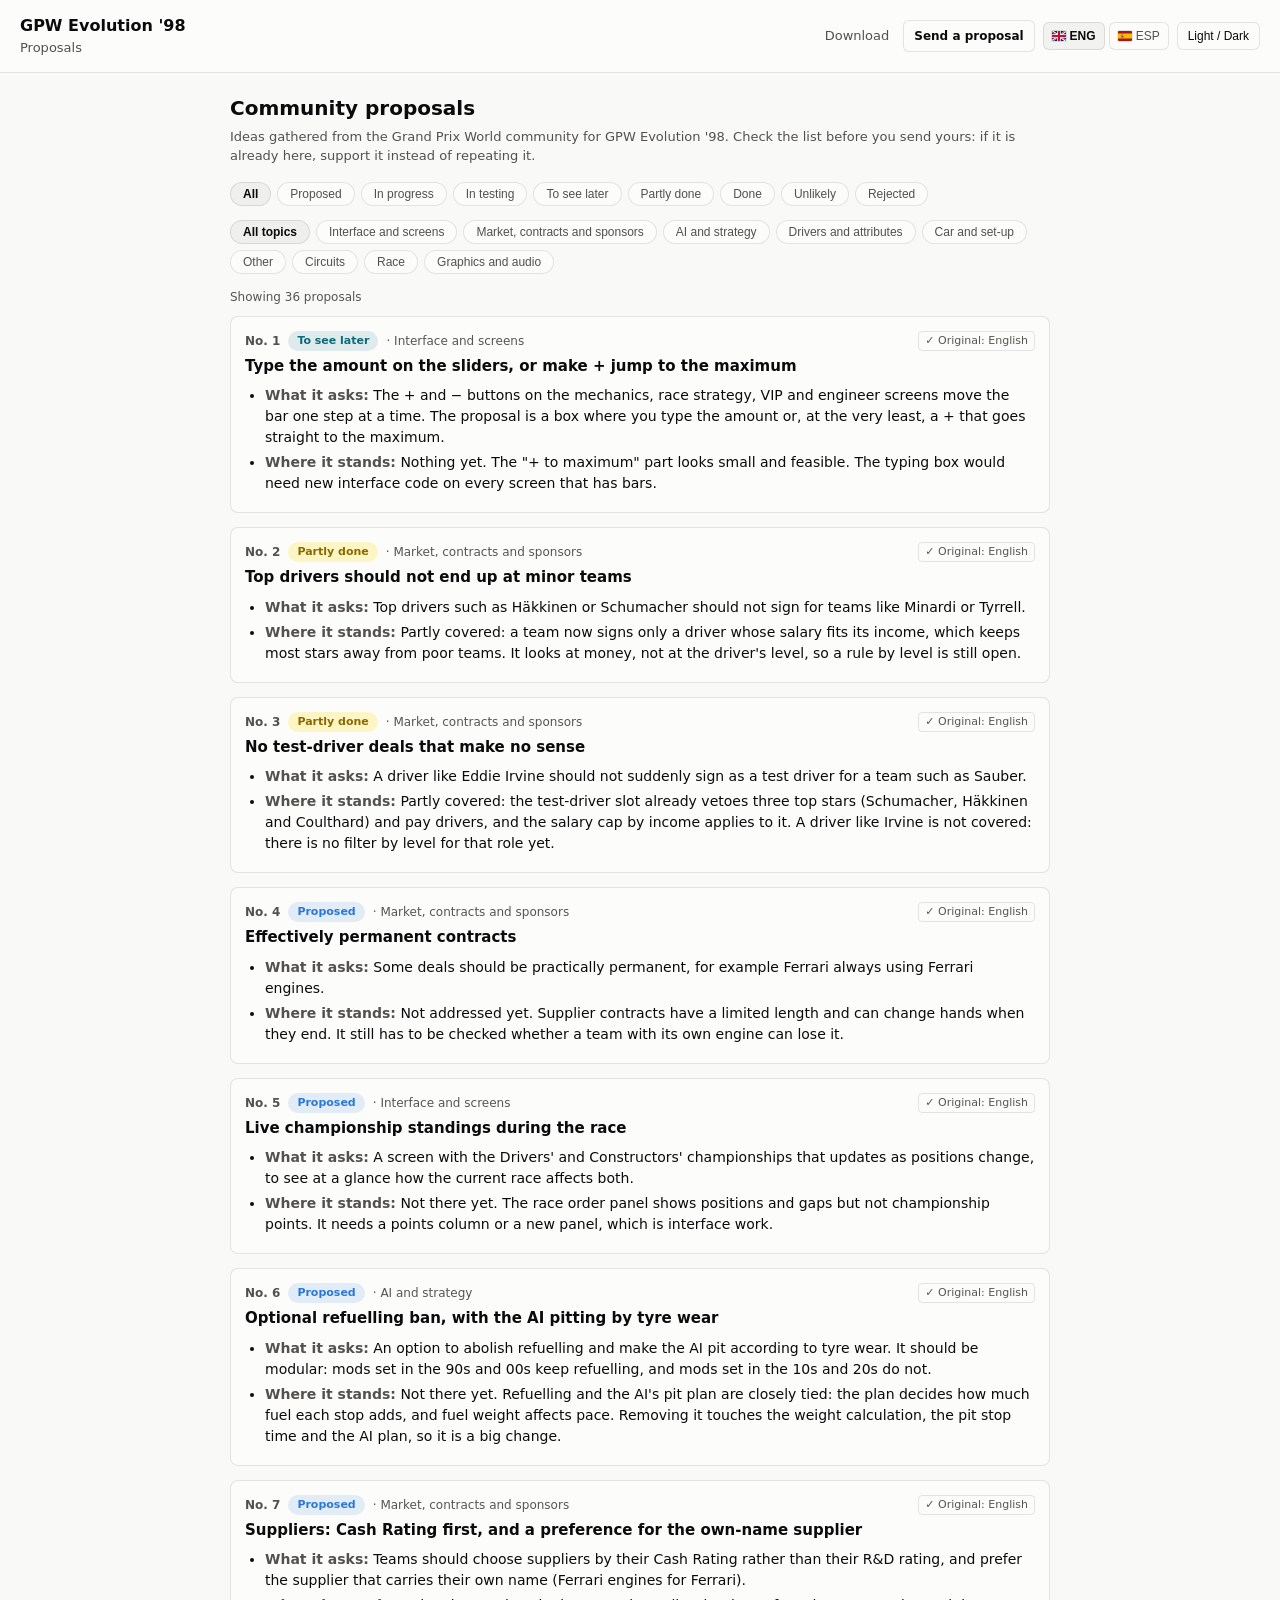
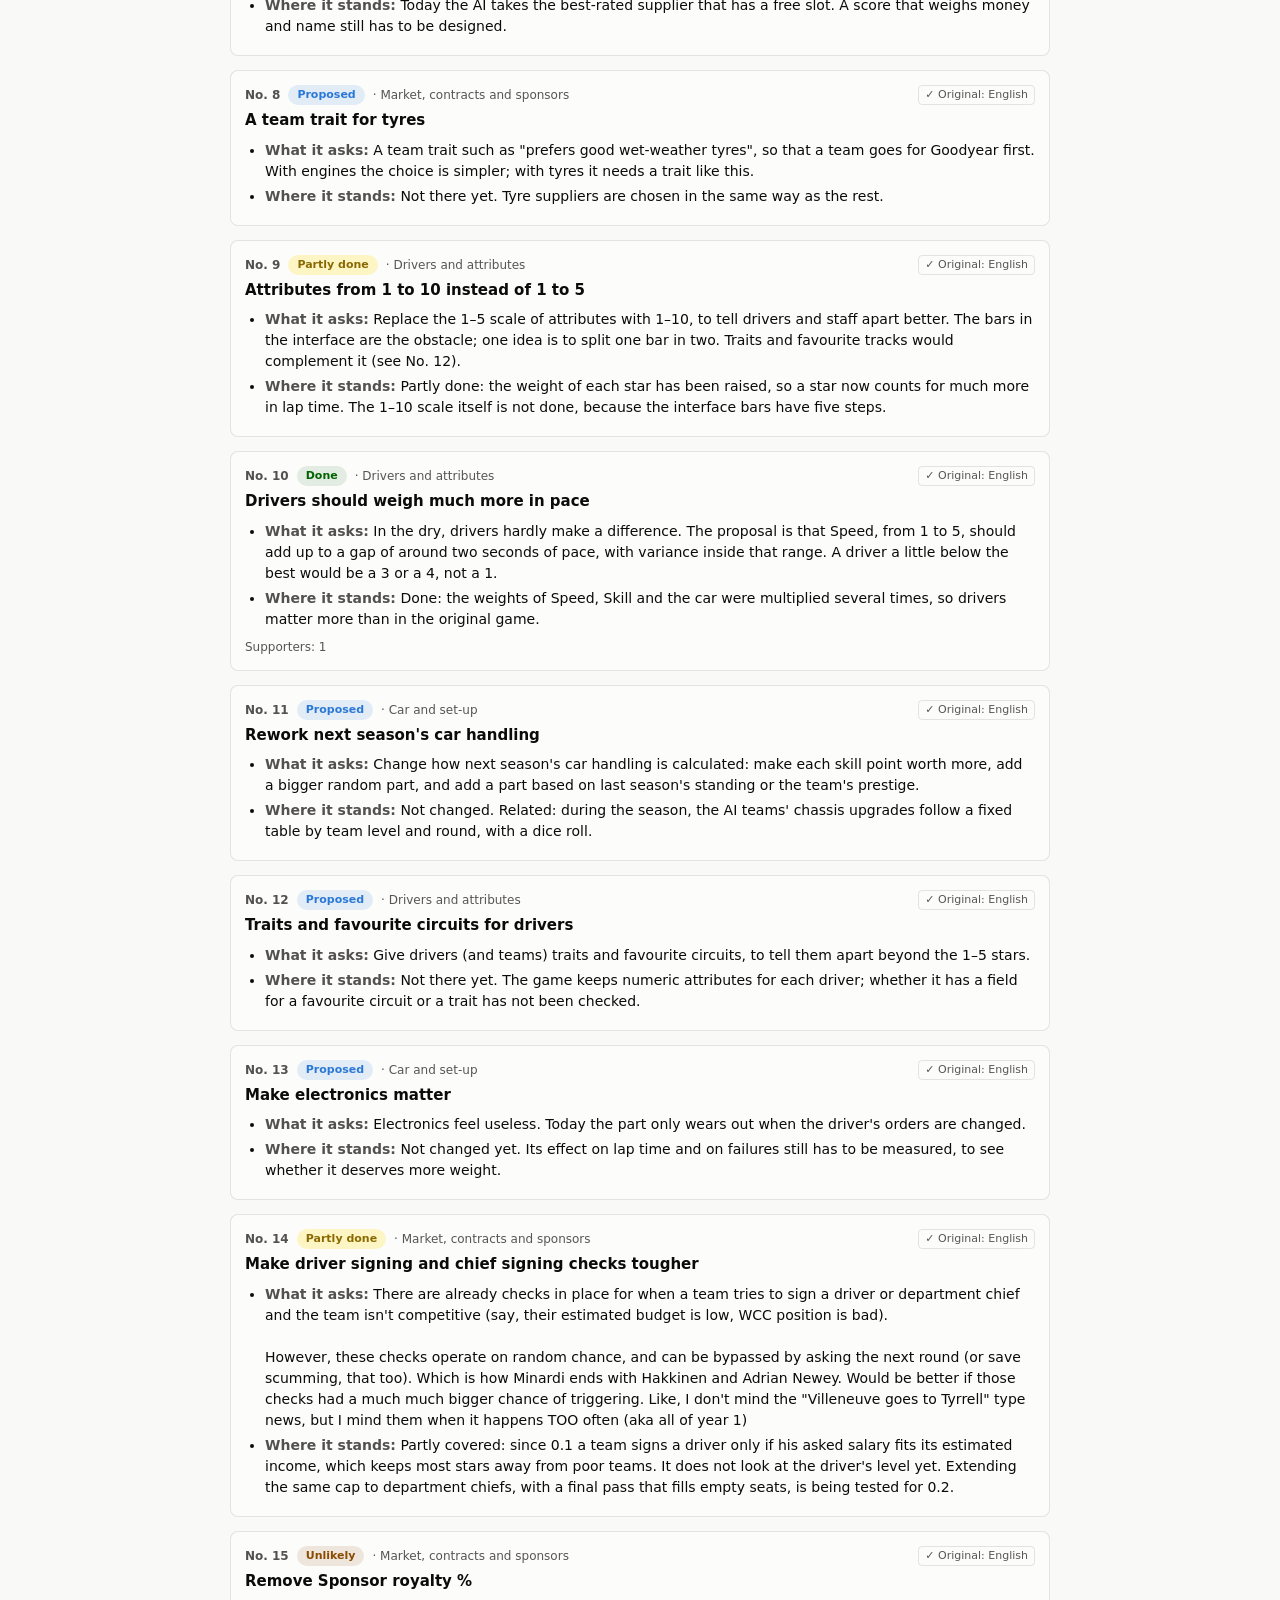
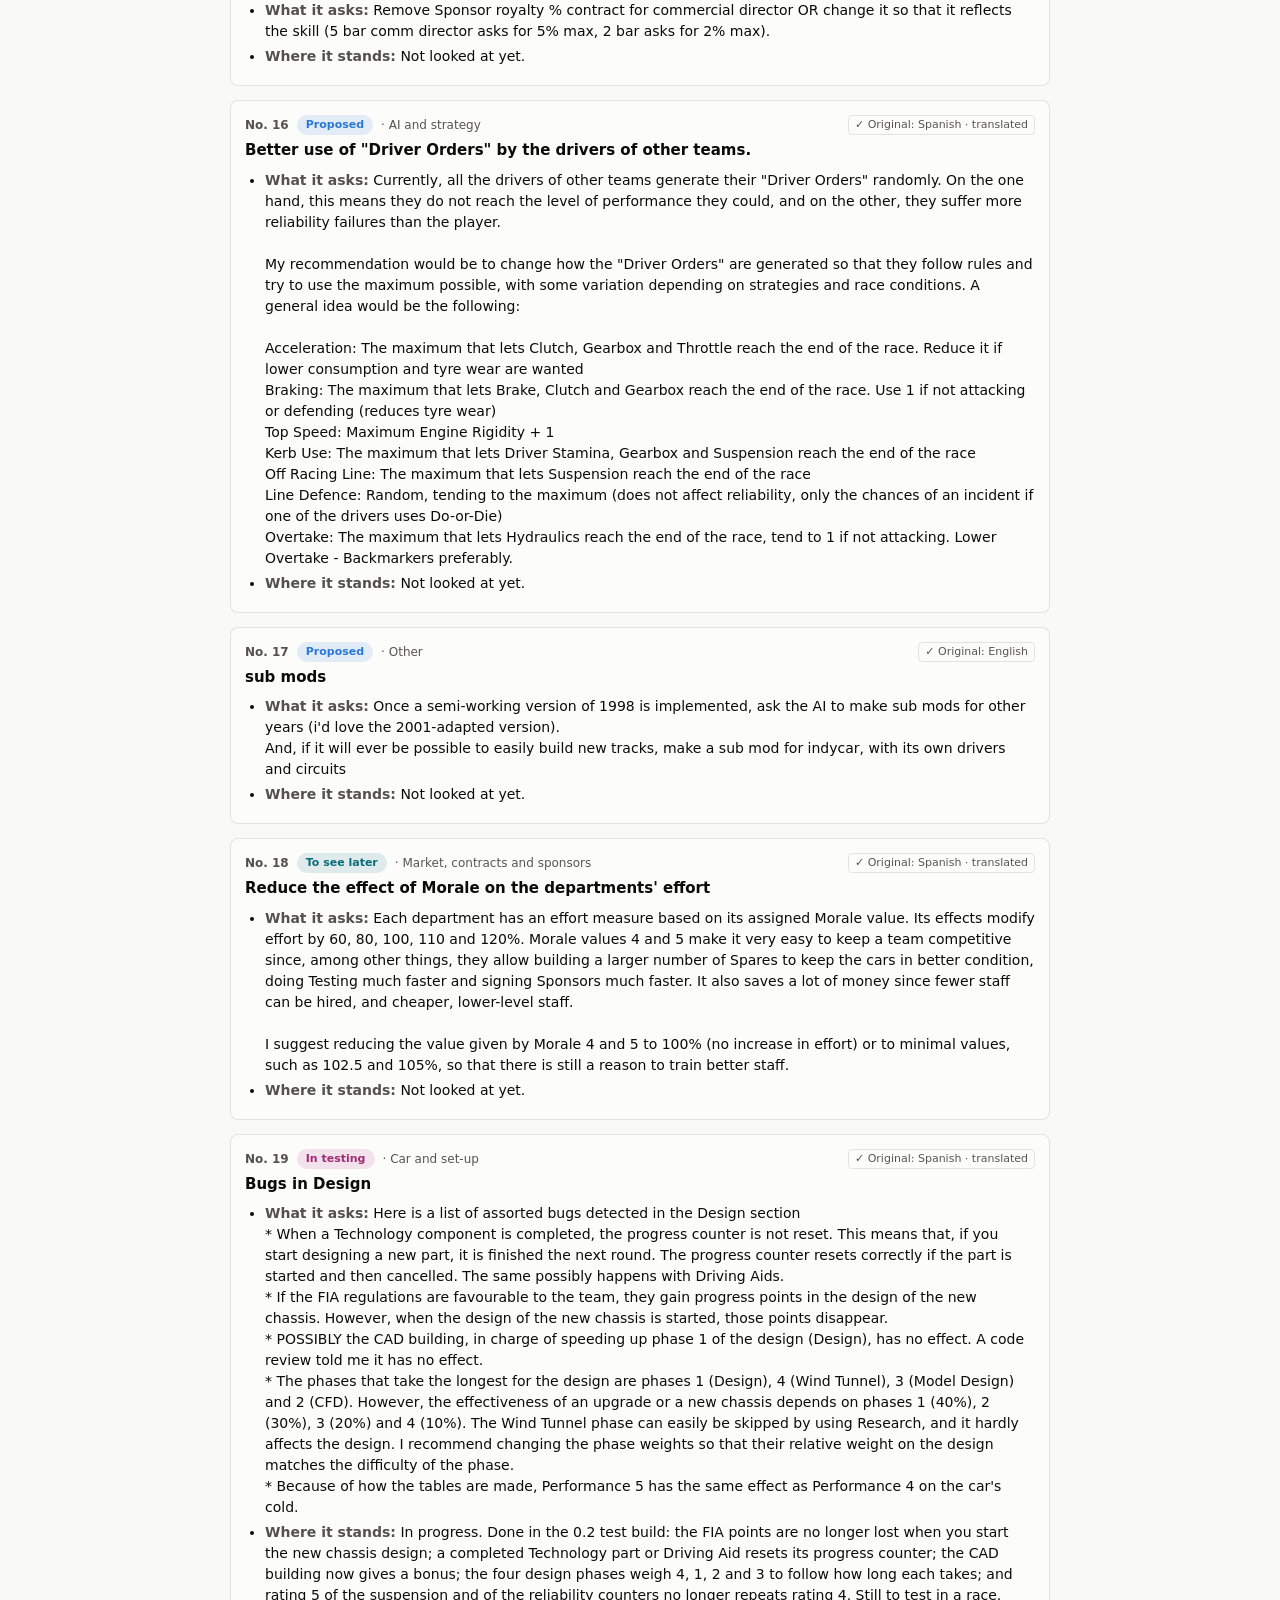
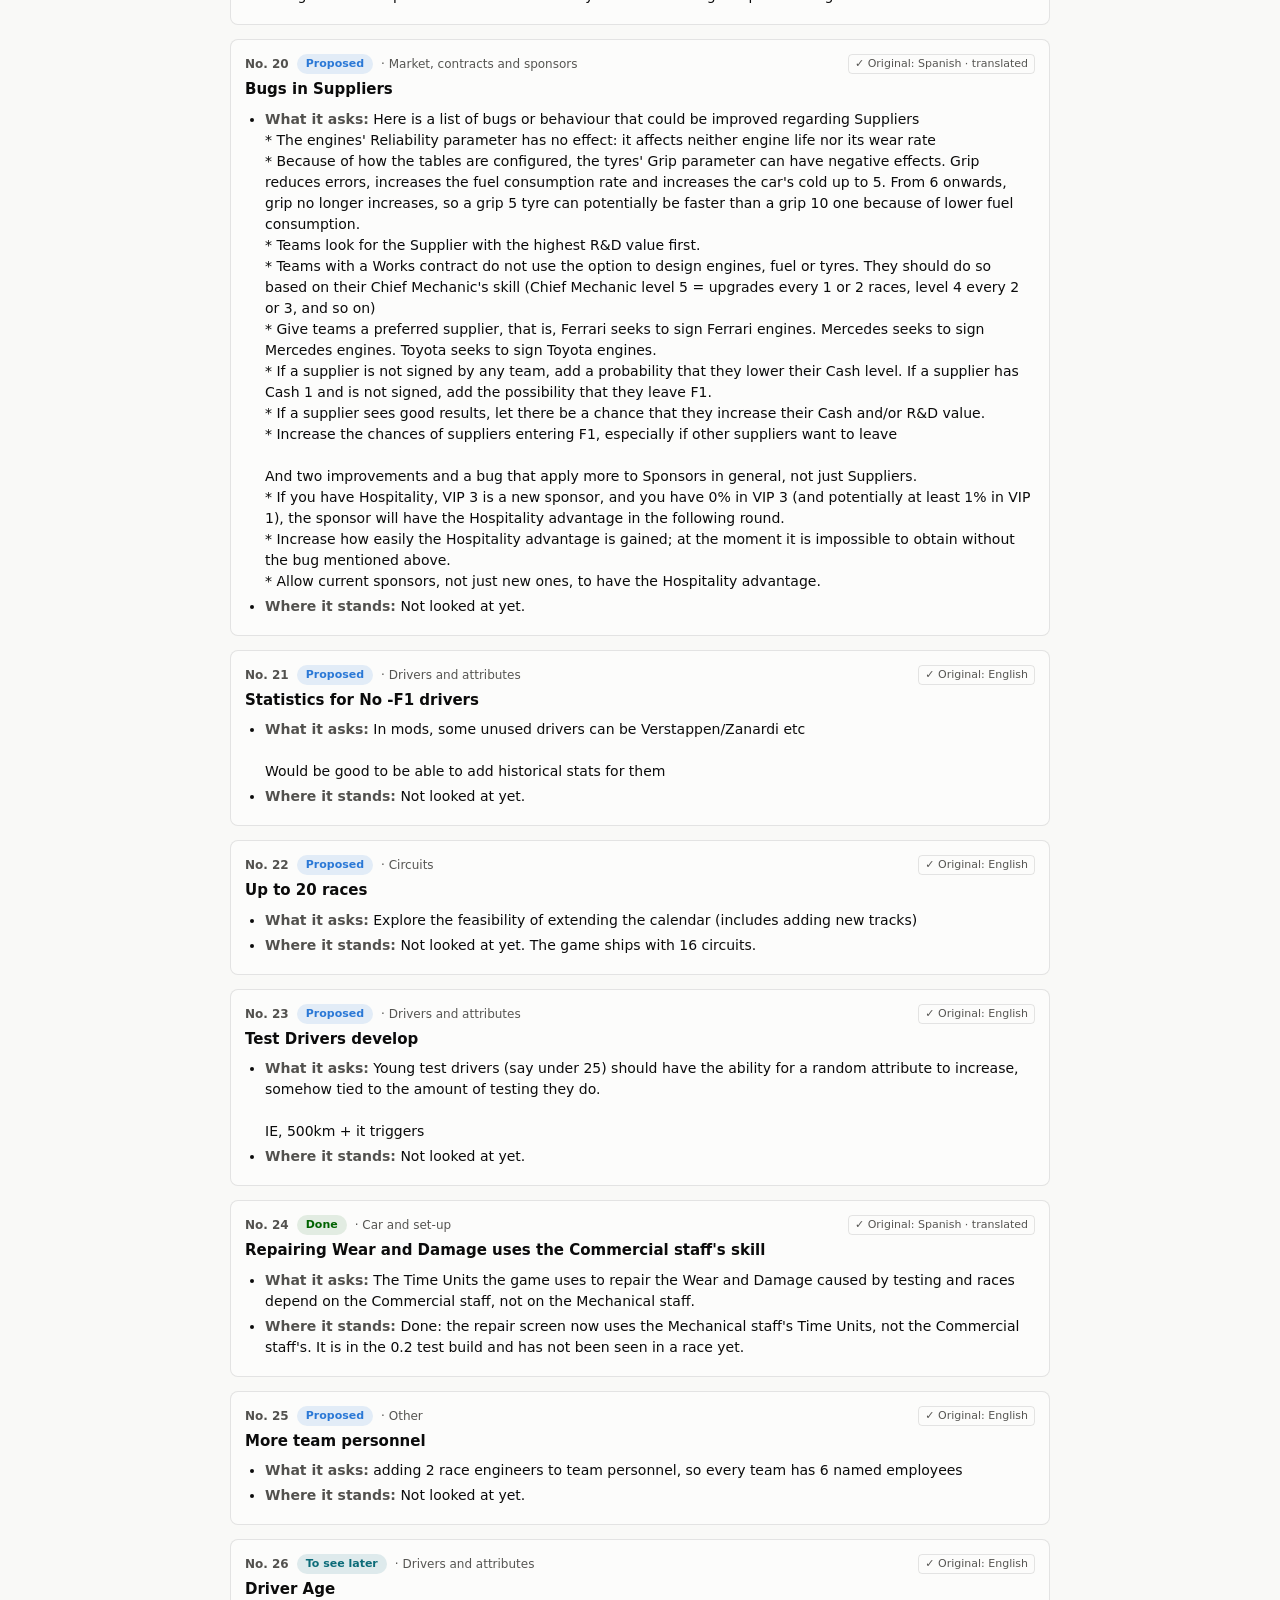
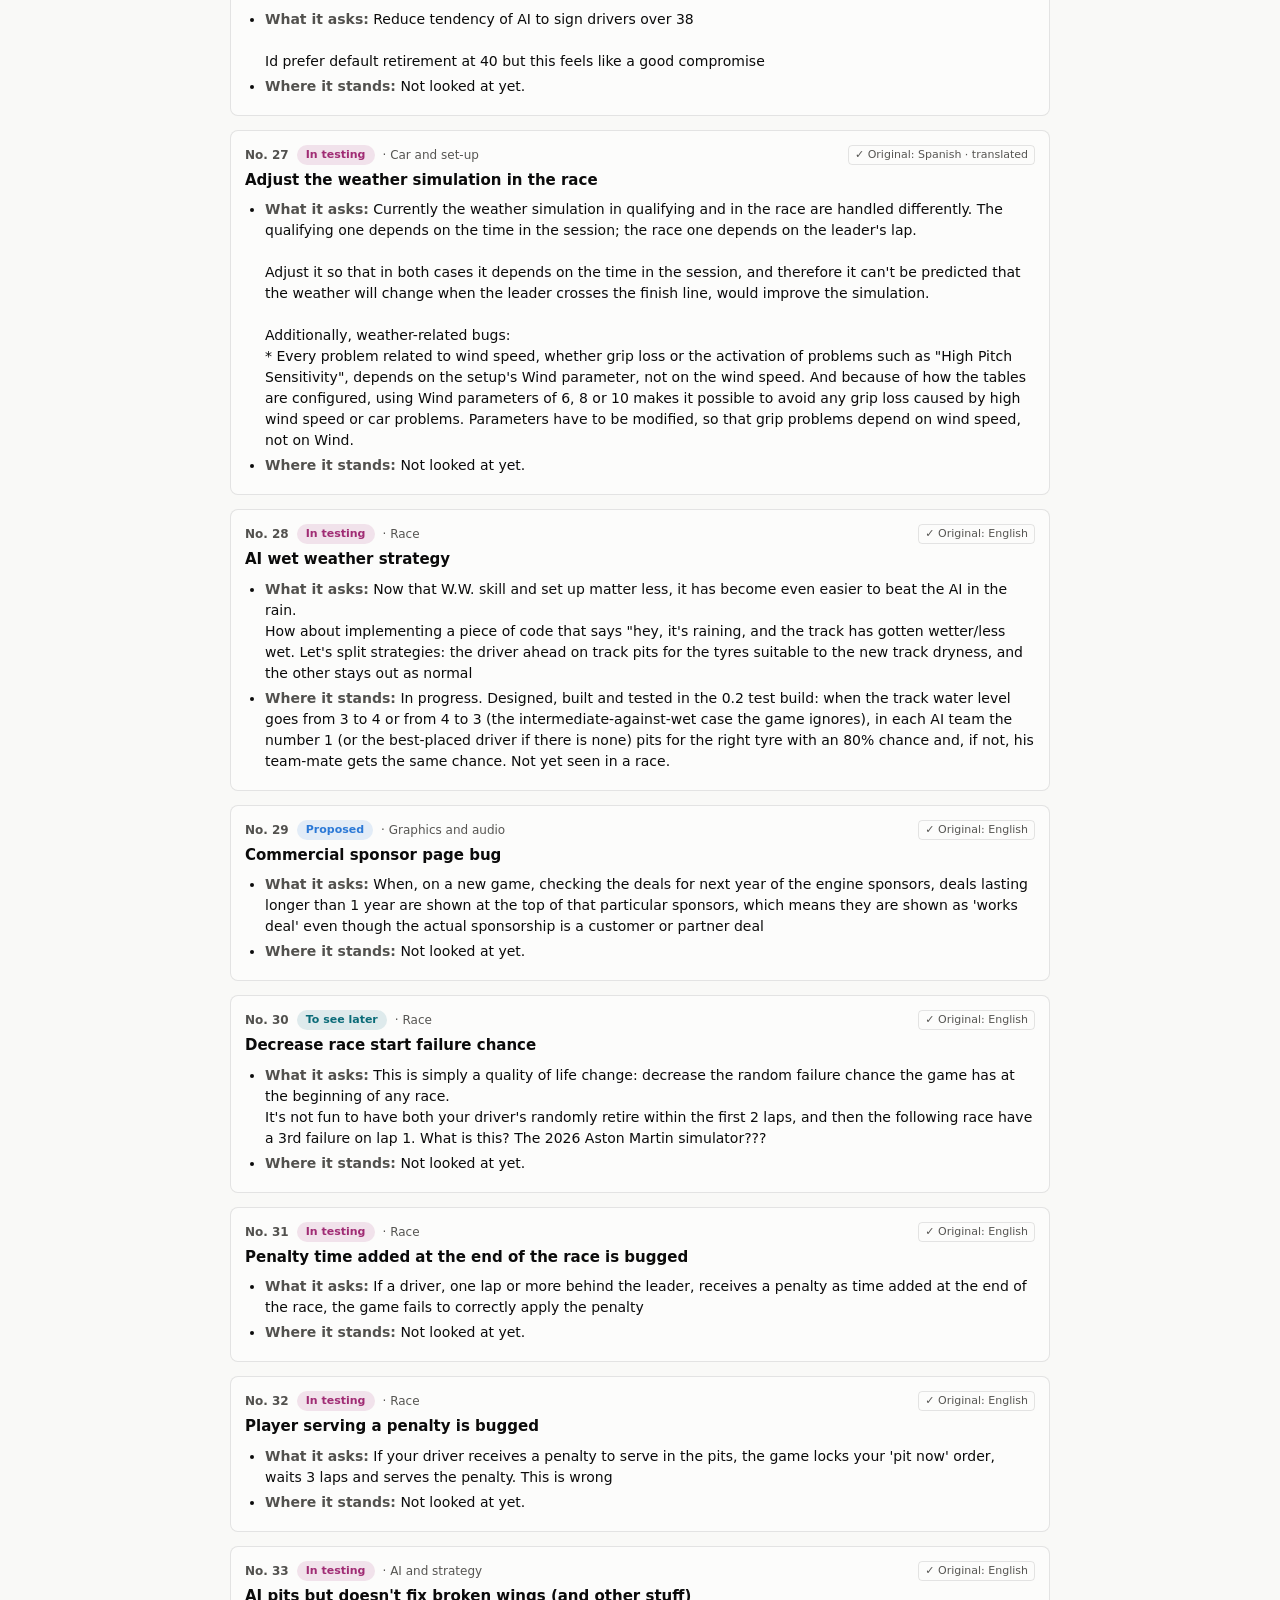
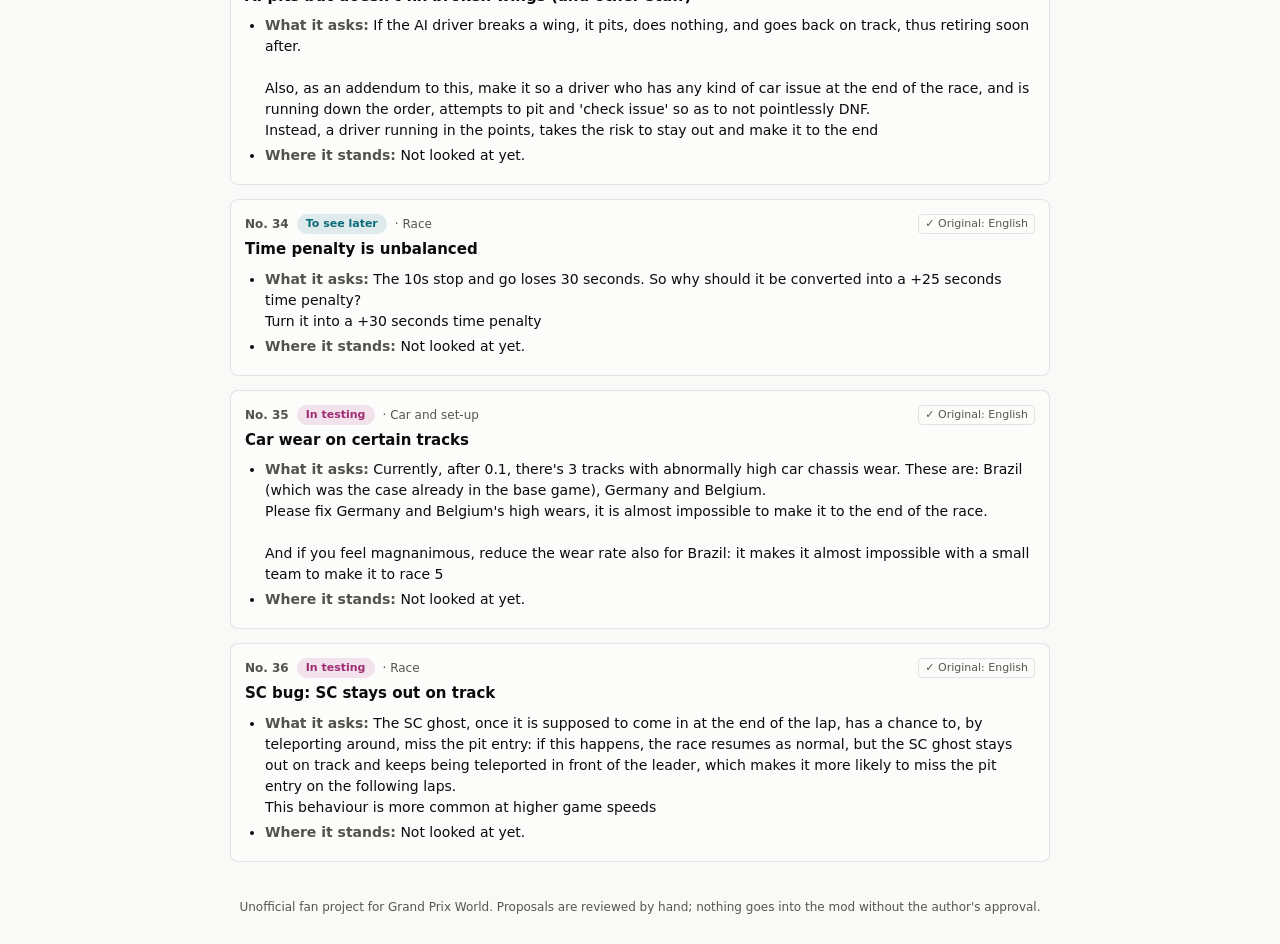
==== index.html @ 3dc2827c "Proposal 27 in testing Co-Authored-By: Claude Sonnet 5.5 <noreply@anthropic.com>" ====
<!doctype html>
<html lang="en" data-lang="en">
<head>
<meta charset="utf-8">
<meta name="viewport" content="width=device-width, initial-scale=1">
<title>GPW Evolution &#x27;98 · Community proposals | Propuestas de la comunidad</title>
<meta name="description" content="Community proposals for GPW Evolution '98, a Grand Prix World 1998 mod.">
<link rel="stylesheet" href="assets/style.css">
</head>
<body class="">

<header class="sitio">
  <div>
    <div class="marca"><a href="index.html">GPW Evolution '98</a></div>
    <div class="migas"><span class="i18n-en">Proposals</span><span class="i18n-es">Propuestas</span></div>
  </div>
  <div class="acciones">
    <a class="enlace-nav" href="mod.html"><span class="i18n-en">Download</span><span class="i18n-es">Descarga</span></a><a class="boton-accion" href="propose.html"><span class="i18n-en">Send a proposal</span><span class="i18n-es">Enviar una propuesta</span></a>
    <div class="selector-idioma">
      <button class="opcion-idioma" data-lang-opcion="en" type="button"><img class="bandera-boton" src="assets/flags/gb.svg" alt="EN"> ENG</button>
      <button class="opcion-idioma" data-lang-opcion="es" type="button"><img class="bandera-boton" src="assets/flags/es.svg" alt="ES"> ESP</button>
    </div>
    <button class="boton-tema" type="button"><span class="i18n-en">Light / Dark</span><span class="i18n-es">Claro / oscuro</span></button>
  </div>
</header>

<main>
  <h1><span class="i18n-en">Community proposals</span><span class="i18n-es">Propuestas de la comunidad</span></h1>
  <p class="subtitulo"><span class="i18n-en bloque">Ideas gathered from the Grand Prix World community for GPW Evolution &#x27;98. Check the list before you send yours: if it is already here, support it instead of repeating it.</span><span class="i18n-es bloque">Ideas recogidas en la comunidad de Grand Prix World para GPW Evolution &#x27;98. Mira la lista antes de enviar la tuya: si ya está, apóyala en lugar de repetirla.</span></p>
  <div class="filtros" aria-label="Status / Estado">
    <button class="filtro activo" type="button" data-filtro-tipo="estado" data-filtro-valor="all"><span class="i18n-en">All</span><span class="i18n-es">Todas</span></button>
    <button class="filtro" type="button" data-filtro-tipo="estado" data-filtro-valor="proposed"><span class="i18n-en">Proposed</span><span class="i18n-es">Propuesta</span></button>
    <button class="filtro" type="button" data-filtro-tipo="estado" data-filtro-valor="progress"><span class="i18n-en">In progress</span><span class="i18n-es">En curso</span></button>
    <button class="filtro" type="button" data-filtro-tipo="estado" data-filtro-valor="testing"><span class="i18n-en">In testing</span><span class="i18n-es">En pruebas</span></button>
    <button class="filtro" type="button" data-filtro-tipo="estado" data-filtro-valor="later"><span class="i18n-en">To see later</span><span class="i18n-es">A ver más adelante</span></button>
    <button class="filtro" type="button" data-filtro-tipo="estado" data-filtro-valor="partial"><span class="i18n-en">Partly done</span><span class="i18n-es">Hecha en parte</span></button>
    <button class="filtro" type="button" data-filtro-tipo="estado" data-filtro-valor="done"><span class="i18n-en">Done</span><span class="i18n-es">Hecha</span></button>
    <button class="filtro" type="button" data-filtro-tipo="estado" data-filtro-valor="unlikely"><span class="i18n-en">Unlikely</span><span class="i18n-es">Poco probable</span></button>
    <button class="filtro" type="button" data-filtro-tipo="estado" data-filtro-valor="rejected"><span class="i18n-en">Rejected</span><span class="i18n-es">Rechazada</span></button>
  </div>
  <div class="filtros" aria-label="Category / Categoría">
    <button class="filtro activo" type="button" data-filtro-tipo="categoria" data-filtro-valor="all"><span class="i18n-en">All topics</span><span class="i18n-es">Todos los temas</span></button>
    <button class="filtro" type="button" data-filtro-tipo="categoria" data-filtro-valor="interface"><span class="i18n-en">Interface and screens</span><span class="i18n-es">Interfaz y pantallas</span></button>
    <button class="filtro" type="button" data-filtro-tipo="categoria" data-filtro-valor="market"><span class="i18n-en">Market, contracts and sponsors</span><span class="i18n-es">Mercado, contratos y patrocinadores</span></button>
    <button class="filtro" type="button" data-filtro-tipo="categoria" data-filtro-valor="ai"><span class="i18n-en">AI and strategy</span><span class="i18n-es">IA y estrategia</span></button>
    <button class="filtro" type="button" data-filtro-tipo="categoria" data-filtro-valor="drivers"><span class="i18n-en">Drivers and attributes</span><span class="i18n-es">Pilotos y atributos</span></button>
    <button class="filtro" type="button" data-filtro-tipo="categoria" data-filtro-valor="car"><span class="i18n-en">Car and set-up</span><span class="i18n-es">Coche y reglaje</span></button>
    <button class="filtro" type="button" data-filtro-tipo="categoria" data-filtro-valor="other"><span class="i18n-en">Other</span><span class="i18n-es">Otra</span></button>
    <button class="filtro" type="button" data-filtro-tipo="categoria" data-filtro-valor="circuits"><span class="i18n-en">Circuits</span><span class="i18n-es">Circuitos</span></button>
    <button class="filtro" type="button" data-filtro-tipo="categoria" data-filtro-valor="race"><span class="i18n-en">Race</span><span class="i18n-es">Carrera</span></button>
    <button class="filtro" type="button" data-filtro-tipo="categoria" data-filtro-valor="graphics"><span class="i18n-en">Graphics and audio</span><span class="i18n-es">Gráficos y audio</span></button>
  </div>
  <p class="contador-resultados"><span class="i18n-en">Showing <span class="cifra">36</span> proposals</span><span class="i18n-es">Mostrando <span class="cifra">36</span> propuestas</span></p>
  <div class="lista-propuestas">
<article class="propuesta" id="p1" data-estado="later" data-categoria="interface">
  <div class="cabecera-propuesta"><span class="numero"><span class="i18n-en">No. 1</span><span class="i18n-es">N.º 1</span></span> <span class="estado later"><span class="i18n-en">To see later</span><span class="i18n-es">A ver más adelante</span></span> <span class="categoria">· <span class="i18n-en">Interface and screens</span><span class="i18n-es">Interfaz y pantallas</span></span> <span class="idioma-original"><span class="i18n-en">Original: English</span><span class="i18n-es">Original: inglés · traducido</span></span></div>
  <h3><span class="i18n-en">Type the amount on the sliders, or make + jump to the maximum</span><span class="i18n-es">Escribir la cantidad en las barras, o que «+» salte al máximo</span></h3>
  <ul>
    <li><span class="etiqueta-detalle"><span class="i18n-en">What it asks:</span><span class="i18n-es">Qué pide:</span></span> <span class="i18n-en">The + and − buttons on the mechanics, race strategy, VIP and engineer screens move the bar one step at a time. The proposal is a box where you type the amount or, at the very least, a + that goes straight to the maximum.</span><span class="i18n-es">Los botones + y − de las pantallas de mecánicos, estrategia de carrera, VIPs e ingenieros mueven la barra un paso cada vez. Se propone una caja donde escribir la cantidad o, como mínimo, un «+» que lleve la barra directamente al máximo.</span></li>
    <li><span class="etiqueta-detalle"><span class="i18n-en">Where it stands:</span><span class="i18n-es">Cómo está:</span></span> <span class="i18n-en">Nothing yet. The &quot;+ to maximum&quot; part looks small and feasible. The typing box would need new interface code on every screen that has bars.</span><span class="i18n-es">Todavía nada. Lo de «+ al máximo» parece pequeño y viable. La caja de texto exigiría código de interfaz nuevo en cada pantalla con barras.</span></li>
  </ul>
</article>
<article class="propuesta" id="p2" data-estado="partial" data-categoria="market">
  <div class="cabecera-propuesta"><span class="numero"><span class="i18n-en">No. 2</span><span class="i18n-es">N.º 2</span></span> <span class="estado partial"><span class="i18n-en">Partly done</span><span class="i18n-es">Hecha en parte</span></span> <span class="categoria">· <span class="i18n-en">Market, contracts and sponsors</span><span class="i18n-es">Mercado, contratos y patrocinadores</span></span> <span class="idioma-original"><span class="i18n-en">Original: English</span><span class="i18n-es">Original: inglés · traducido</span></span></div>
  <h3><span class="i18n-en">Top drivers should not end up at minor teams</span><span class="i18n-es">Los pilotos top no deberían acabar en equipos menores</span></h3>
  <ul>
    <li><span class="etiqueta-detalle"><span class="i18n-en">What it asks:</span><span class="i18n-es">Qué pide:</span></span> <span class="i18n-en">Top drivers such as Häkkinen or Schumacher should not sign for teams like Minardi or Tyrrell.</span><span class="i18n-es">Pilotos de primer nivel como Häkkinen o Schumacher no deberían firmar por equipos como Minardi o Tyrrell.</span></li>
    <li><span class="etiqueta-detalle"><span class="i18n-en">Where it stands:</span><span class="i18n-es">Cómo está:</span></span> <span class="i18n-en">Partly covered: a team now signs only a driver whose salary fits its income, which keeps most stars away from poor teams. It looks at money, not at the driver&#x27;s level, so a rule by level is still open.</span><span class="i18n-es">Cubierta en parte: ahora un equipo solo ficha a quien cobre lo que permiten sus ingresos, lo que aleja a casi todas las estrellas de los equipos pobres. Mira el dinero y no el nivel del piloto, así que una regla por nivel sigue abierta.</span></li>
  </ul>
</article>
<article class="propuesta" id="p3" data-estado="partial" data-categoria="market">
  <div class="cabecera-propuesta"><span class="numero"><span class="i18n-en">No. 3</span><span class="i18n-es">N.º 3</span></span> <span class="estado partial"><span class="i18n-en">Partly done</span><span class="i18n-es">Hecha en parte</span></span> <span class="categoria">· <span class="i18n-en">Market, contracts and sponsors</span><span class="i18n-es">Mercado, contratos y patrocinadores</span></span> <span class="idioma-original"><span class="i18n-en">Original: English</span><span class="i18n-es">Original: inglés · traducido</span></span></div>
  <h3><span class="i18n-en">No test-driver deals that make no sense</span><span class="i18n-es">Nada de fichajes de probador que no tienen sentido</span></h3>
  <ul>
    <li><span class="etiqueta-detalle"><span class="i18n-en">What it asks:</span><span class="i18n-es">Qué pide:</span></span> <span class="i18n-en">A driver like Eddie Irvine should not suddenly sign as a test driver for a team such as Sauber.</span><span class="i18n-es">Un piloto como Eddie Irvine no debería firmar de pronto como probador de un equipo como Sauber.</span></li>
    <li><span class="etiqueta-detalle"><span class="i18n-en">Where it stands:</span><span class="i18n-es">Cómo está:</span></span> <span class="i18n-en">Partly covered: the test-driver slot already vetoes three top stars (Schumacher, Häkkinen and Coulthard) and pay drivers, and the salary cap by income applies to it. A driver like Irvine is not covered: there is no filter by level for that role yet.</span><span class="i18n-es">Cubierta en parte: la plaza de probador ya veta a tres grandes estrellas (Schumacher, Häkkinen y Coulthard) y a los pilotos de pago, y el tope de sueldo por ingresos también se aplica. Un piloto como Irvine no está cubierto: todavía no hay filtro por nivel para ese puesto.</span></li>
  </ul>
</article>
<article class="propuesta" id="p4" data-estado="proposed" data-categoria="market">
  <div class="cabecera-propuesta"><span class="numero"><span class="i18n-en">No. 4</span><span class="i18n-es">N.º 4</span></span> <span class="estado proposed"><span class="i18n-en">Proposed</span><span class="i18n-es">Propuesta</span></span> <span class="categoria">· <span class="i18n-en">Market, contracts and sponsors</span><span class="i18n-es">Mercado, contratos y patrocinadores</span></span> <span class="idioma-original"><span class="i18n-en">Original: English</span><span class="i18n-es">Original: inglés · traducido</span></span></div>
  <h3><span class="i18n-en">Effectively permanent contracts</span><span class="i18n-es">Contratos prácticamente permanentes</span></h3>
  <ul>
    <li><span class="etiqueta-detalle"><span class="i18n-en">What it asks:</span><span class="i18n-es">Qué pide:</span></span> <span class="i18n-en">Some deals should be practically permanent, for example Ferrari always using Ferrari engines.</span><span class="i18n-es">Algunos acuerdos deberían ser prácticamente permanentes, por ejemplo que Ferrari use siempre motores Ferrari.</span></li>
    <li><span class="etiqueta-detalle"><span class="i18n-en">Where it stands:</span><span class="i18n-es">Cómo está:</span></span> <span class="i18n-en">Not addressed yet. Supplier contracts have a limited length and can change hands when they end. It still has to be checked whether a team with its own engine can lose it.</span><span class="i18n-es">Todavía no se ha abordado. Los contratos con proveedores tienen una duración limitada y pueden cambiar de manos al vencer. Falta comprobar si un equipo con motor propio puede perderlo.</span></li>
  </ul>
</article>
<article class="propuesta" id="p5" data-estado="proposed" data-categoria="interface">
  <div class="cabecera-propuesta"><span class="numero"><span class="i18n-en">No. 5</span><span class="i18n-es">N.º 5</span></span> <span class="estado proposed"><span class="i18n-en">Proposed</span><span class="i18n-es">Propuesta</span></span> <span class="categoria">· <span class="i18n-en">Interface and screens</span><span class="i18n-es">Interfaz y pantallas</span></span> <span class="idioma-original"><span class="i18n-en">Original: English</span><span class="i18n-es">Original: inglés · traducido</span></span></div>
  <h3><span class="i18n-en">Live championship standings during the race</span><span class="i18n-es">Clasificación del campeonato en vivo durante la carrera</span></h3>
  <ul>
    <li><span class="etiqueta-detalle"><span class="i18n-en">What it asks:</span><span class="i18n-es">Qué pide:</span></span> <span class="i18n-en">A screen with the Drivers&#x27; and Constructors&#x27; championships that updates as positions change, to see at a glance how the current race affects both.</span><span class="i18n-es">Una pantalla con los campeonatos de pilotos y de constructores que se actualice según cambian las posiciones, para ver de un vistazo cómo afecta la carrera en curso a ambos.</span></li>
    <li><span class="etiqueta-detalle"><span class="i18n-en">Where it stands:</span><span class="i18n-es">Cómo está:</span></span> <span class="i18n-en">Not there yet. The race order panel shows positions and gaps but not championship points. It needs a points column or a new panel, which is interface work.</span><span class="i18n-es">Todavía no existe. El panel de orden de carrera enseña posiciones y diferencias, pero no puntos del campeonato. Haría falta una columna de puntos o un panel nuevo, y eso es trabajo de interfaz.</span></li>
  </ul>
</article>
<article class="propuesta" id="p6" data-estado="proposed" data-categoria="ai">
  <div class="cabecera-propuesta"><span class="numero"><span class="i18n-en">No. 6</span><span class="i18n-es">N.º 6</span></span> <span class="estado proposed"><span class="i18n-en">Proposed</span><span class="i18n-es">Propuesta</span></span> <span class="categoria">· <span class="i18n-en">AI and strategy</span><span class="i18n-es">IA y estrategia</span></span> <span class="idioma-original"><span class="i18n-en">Original: English</span><span class="i18n-es">Original: inglés · traducido</span></span></div>
  <h3><span class="i18n-en">Optional refuelling ban, with the AI pitting by tyre wear</span><span class="i18n-es">Prohibir el repostaje como opción, con la IA parando por desgaste</span></h3>
  <ul>
    <li><span class="etiqueta-detalle"><span class="i18n-en">What it asks:</span><span class="i18n-es">Qué pide:</span></span> <span class="i18n-en">An option to abolish refuelling and make the AI pit according to tyre wear. It should be modular: mods set in the 90s and 00s keep refuelling, and mods set in the 10s and 20s do not.</span><span class="i18n-es">Una opción para abolir el repostaje y que la IA pare según el desgaste de los neumáticos. Debería ser modular: los mods de los noventa y los dos mil conservan el repostaje, y los de los diez y los veinte no.</span></li>
    <li><span class="etiqueta-detalle"><span class="i18n-en">Where it stands:</span><span class="i18n-es">Cómo está:</span></span> <span class="i18n-en">Not there yet. Refuelling and the AI&#x27;s pit plan are closely tied: the plan decides how much fuel each stop adds, and fuel weight affects pace. Removing it touches the weight calculation, the pit stop time and the AI plan, so it is a big change.</span><span class="i18n-es">Todavía no existe. El repostaje y el plan de paradas de la IA están muy ligados: el plan decide cuánta gasolina añade cada parada, y el peso del combustible afecta al ritmo. Quitarlo toca el cálculo del peso, el tiempo de parada y el plan de la IA, así que es un cambio grande.</span></li>
  </ul>
</article>
<article class="propuesta" id="p7" data-estado="proposed" data-categoria="market">
  <div class="cabecera-propuesta"><span class="numero"><span class="i18n-en">No. 7</span><span class="i18n-es">N.º 7</span></span> <span class="estado proposed"><span class="i18n-en">Proposed</span><span class="i18n-es">Propuesta</span></span> <span class="categoria">· <span class="i18n-en">Market, contracts and sponsors</span><span class="i18n-es">Mercado, contratos y patrocinadores</span></span> <span class="idioma-original"><span class="i18n-en">Original: English</span><span class="i18n-es">Original: inglés · traducido</span></span></div>
  <h3><span class="i18n-en">Suppliers: Cash Rating first, and a preference for the own-name supplier</span><span class="i18n-es">Proveedores: primero el Cash Rating, y preferencia por el que lleva su nombre</span></h3>
  <ul>
    <li><span class="etiqueta-detalle"><span class="i18n-en">What it asks:</span><span class="i18n-es">Qué pide:</span></span> <span class="i18n-en">Teams should choose suppliers by their Cash Rating rather than their R&amp;D rating, and prefer the supplier that carries their own name (Ferrari engines for Ferrari).</span><span class="i18n-es">Los equipos deberían elegir proveedor por su Cash Rating y no por su I+D, y preferir al proveedor que lleva su nombre (motores Ferrari para Ferrari).</span></li>
    <li><span class="etiqueta-detalle"><span class="i18n-en">Where it stands:</span><span class="i18n-es">Cómo está:</span></span> <span class="i18n-en">Today the AI takes the best-rated supplier that has a free slot. A score that weighs money and name still has to be designed.</span><span class="i18n-es">Hoy la IA se queda con el proveedor mejor valorado que tenga hueco libre. Falta diseñar una puntuación que pese el dinero y el nombre.</span></li>
  </ul>
</article>
<article class="propuesta" id="p8" data-estado="proposed" data-categoria="market">
  <div class="cabecera-propuesta"><span class="numero"><span class="i18n-en">No. 8</span><span class="i18n-es">N.º 8</span></span> <span class="estado proposed"><span class="i18n-en">Proposed</span><span class="i18n-es">Propuesta</span></span> <span class="categoria">· <span class="i18n-en">Market, contracts and sponsors</span><span class="i18n-es">Mercado, contratos y patrocinadores</span></span> <span class="idioma-original"><span class="i18n-en">Original: English</span><span class="i18n-es">Original: inglés · traducido</span></span></div>
  <h3><span class="i18n-en">A team trait for tyres</span><span class="i18n-es">Un rasgo de equipo para los neumáticos</span></h3>
  <ul>
    <li><span class="etiqueta-detalle"><span class="i18n-en">What it asks:</span><span class="i18n-es">Qué pide:</span></span> <span class="i18n-en">A team trait such as &quot;prefers good wet-weather tyres&quot;, so that a team goes for Goodyear first. With engines the choice is simpler; with tyres it needs a trait like this.</span><span class="i18n-es">Un rasgo de equipo como «prefiere buenos neumáticos de lluvia», para que un equipo vaya primero a por Goodyear. Con los motores la elección es más sencilla; con los neumáticos hace falta un rasgo así.</span></li>
    <li><span class="etiqueta-detalle"><span class="i18n-en">Where it stands:</span><span class="i18n-es">Cómo está:</span></span> <span class="i18n-en">Not there yet. Tyre suppliers are chosen in the same way as the rest.</span><span class="i18n-es">Todavía no existe. Los proveedores de neumáticos se eligen igual que el resto.</span></li>
  </ul>
</article>
<article class="propuesta" id="p9" data-estado="partial" data-categoria="drivers">
  <div class="cabecera-propuesta"><span class="numero"><span class="i18n-en">No. 9</span><span class="i18n-es">N.º 9</span></span> <span class="estado partial"><span class="i18n-en">Partly done</span><span class="i18n-es">Hecha en parte</span></span> <span class="categoria">· <span class="i18n-en">Drivers and attributes</span><span class="i18n-es">Pilotos y atributos</span></span> <span class="idioma-original"><span class="i18n-en">Original: English</span><span class="i18n-es">Original: inglés · traducido</span></span></div>
  <h3><span class="i18n-en">Attributes from 1 to 10 instead of 1 to 5</span><span class="i18n-es">Atributos de 1 a 10 en lugar de 1 a 5</span></h3>
  <ul>
    <li><span class="etiqueta-detalle"><span class="i18n-en">What it asks:</span><span class="i18n-es">Qué pide:</span></span> <span class="i18n-en">Replace the 1–5 scale of attributes with 1–10, to tell drivers and staff apart better. The bars in the interface are the obstacle; one idea is to split one bar in two. Traits and favourite tracks would complement it (see No. 12).</span><span class="i18n-es">Cambiar la escala de 1 a 5 de los atributos por una de 1 a 10, para diferenciar mejor a pilotos y personal. El obstáculo son las barras de la interfaz; una idea es partir una barra en dos. Los rasgos y los circuitos favoritos lo complementarían (véase el n.º 12).</span></li>
    <li><span class="etiqueta-detalle"><span class="i18n-en">Where it stands:</span><span class="i18n-es">Cómo está:</span></span> <span class="i18n-en">Partly done: the weight of each star has been raised, so a star now counts for much more in lap time. The 1–10 scale itself is not done, because the interface bars have five steps.</span><span class="i18n-es">Hecha en parte: se ha subido el peso de cada estrella, de modo que una estrella cuenta mucho más en el tiempo por vuelta. La escala de 1 a 10 como tal no está hecha, porque las barras de la interfaz tienen cinco tramos.</span></li>
  </ul>
</article>
<article class="propuesta" id="p10" data-estado="done" data-categoria="drivers">
  <div class="cabecera-propuesta"><span class="numero"><span class="i18n-en">No. 10</span><span class="i18n-es">N.º 10</span></span> <span class="estado done"><span class="i18n-en">Done</span><span class="i18n-es">Hecha</span></span> <span class="categoria">· <span class="i18n-en">Drivers and attributes</span><span class="i18n-es">Pilotos y atributos</span></span> <span class="idioma-original"><span class="i18n-en">Original: English</span><span class="i18n-es">Original: inglés · traducido</span></span></div>
  <h3><span class="i18n-en">Drivers should weigh much more in pace</span><span class="i18n-es">Los pilotos deberían pesar mucho más en el ritmo</span></h3>
  <ul>
    <li><span class="etiqueta-detalle"><span class="i18n-en">What it asks:</span><span class="i18n-es">Qué pide:</span></span> <span class="i18n-en">In the dry, drivers hardly make a difference. The proposal is that Speed, from 1 to 5, should add up to a gap of around two seconds of pace, with variance inside that range. A driver a little below the best would be a 3 or a 4, not a 1.</span><span class="i18n-es">En seco, los pilotos apenas marcan diferencias. Se propone que Speed, de 1 a 5, sume una diferencia de unos dos segundos de ritmo, con variación dentro de ese rango. Un piloto algo por debajo del mejor sería un 3 o un 4, no un 1.</span></li>
    <li><span class="etiqueta-detalle"><span class="i18n-en">Where it stands:</span><span class="i18n-es">Cómo está:</span></span> <span class="i18n-en">Done: the weights of Speed, Skill and the car were multiplied several times, so drivers matter more than in the original game.</span><span class="i18n-es">Hecha: los pesos de Speed, Skill y del coche se han multiplicado varias veces, así que los pilotos importan más que en el juego original.</span></li>
  </ul>
  <div class="apoyos"><span class="i18n-en">Supporters: 1</span><span class="i18n-es">Apoyos: 1</span></div>
</article>
<article class="propuesta" id="p11" data-estado="proposed" data-categoria="car">
  <div class="cabecera-propuesta"><span class="numero"><span class="i18n-en">No. 11</span><span class="i18n-es">N.º 11</span></span> <span class="estado proposed"><span class="i18n-en">Proposed</span><span class="i18n-es">Propuesta</span></span> <span class="categoria">· <span class="i18n-en">Car and set-up</span><span class="i18n-es">Coche y reglaje</span></span> <span class="idioma-original"><span class="i18n-en">Original: English</span><span class="i18n-es">Original: inglés · traducido</span></span></div>
  <h3><span class="i18n-en">Rework next season&#x27;s car handling</span><span class="i18n-es">Rehacer el handling del coche de la temporada siguiente</span></h3>
  <ul>
    <li><span class="etiqueta-detalle"><span class="i18n-en">What it asks:</span><span class="i18n-es">Qué pide:</span></span> <span class="i18n-en">Change how next season&#x27;s car handling is calculated: make each skill point worth more, add a bigger random part, and add a part based on last season&#x27;s standing or the team&#x27;s prestige.</span><span class="i18n-es">Cambiar cómo se calcula el handling del coche de la temporada siguiente: que cada punto de habilidad valga más, añadir una parte aleatoria mayor y otra que dependa de la clasificación del año anterior o del prestigio del equipo.</span></li>
    <li><span class="etiqueta-detalle"><span class="i18n-en">Where it stands:</span><span class="i18n-es">Cómo está:</span></span> <span class="i18n-en">Not changed. Related: during the season, the AI teams&#x27; chassis upgrades follow a fixed table by team level and round, with a dice roll.</span><span class="i18n-es">Sin cambios. Relacionado: durante la temporada, las mejoras de chasis de los equipos de la IA siguen una tabla fija por nivel de equipo y ronda, con una tirada de dado.</span></li>
  </ul>
</article>
<article class="propuesta" id="p12" data-estado="proposed" data-categoria="drivers">
  <div class="cabecera-propuesta"><span class="numero"><span class="i18n-en">No. 12</span><span class="i18n-es">N.º 12</span></span> <span class="estado proposed"><span class="i18n-en">Proposed</span><span class="i18n-es">Propuesta</span></span> <span class="categoria">· <span class="i18n-en">Drivers and attributes</span><span class="i18n-es">Pilotos y atributos</span></span> <span class="idioma-original"><span class="i18n-en">Original: English</span><span class="i18n-es">Original: inglés · traducido</span></span></div>
  <h3><span class="i18n-en">Traits and favourite circuits for drivers</span><span class="i18n-es">Rasgos y circuitos favoritos para los pilotos</span></h3>
  <ul>
    <li><span class="etiqueta-detalle"><span class="i18n-en">What it asks:</span><span class="i18n-es">Qué pide:</span></span> <span class="i18n-en">Give drivers (and teams) traits and favourite circuits, to tell them apart beyond the 1–5 stars.</span><span class="i18n-es">Dar a los pilotos (y a los equipos) rasgos y circuitos favoritos, para diferenciarlos más allá de las estrellas de 1 a 5.</span></li>
    <li><span class="etiqueta-detalle"><span class="i18n-en">Where it stands:</span><span class="i18n-es">Cómo está:</span></span> <span class="i18n-en">Not there yet. The game keeps numeric attributes for each driver; whether it has a field for a favourite circuit or a trait has not been checked.</span><span class="i18n-es">Todavía no existe. El juego guarda atributos numéricos por piloto; no se ha comprobado si tiene algún campo para un circuito favorito o un rasgo.</span></li>
  </ul>
</article>
<article class="propuesta" id="p13" data-estado="proposed" data-categoria="car">
  <div class="cabecera-propuesta"><span class="numero"><span class="i18n-en">No. 13</span><span class="i18n-es">N.º 13</span></span> <span class="estado proposed"><span class="i18n-en">Proposed</span><span class="i18n-es">Propuesta</span></span> <span class="categoria">· <span class="i18n-en">Car and set-up</span><span class="i18n-es">Coche y reglaje</span></span> <span class="idioma-original"><span class="i18n-en">Original: English</span><span class="i18n-es">Original: inglés · traducido</span></span></div>
  <h3><span class="i18n-en">Make electronics matter</span><span class="i18n-es">Que la electrónica importe</span></h3>
  <ul>
    <li><span class="etiqueta-detalle"><span class="i18n-en">What it asks:</span><span class="i18n-es">Qué pide:</span></span> <span class="i18n-en">Electronics feel useless. Today the part only wears out when the driver&#x27;s orders are changed.</span><span class="i18n-es">La electrónica parece inútil. Hoy esa pieza solo se desgasta cuando se cambian las órdenes del piloto.</span></li>
    <li><span class="etiqueta-detalle"><span class="i18n-en">Where it stands:</span><span class="i18n-es">Cómo está:</span></span> <span class="i18n-en">Not changed yet. Its effect on lap time and on failures still has to be measured, to see whether it deserves more weight.</span><span class="i18n-es">Sin cambios por ahora. Falta medir su efecto en el tiempo por vuelta y en las averías, para ver si merece más peso.</span></li>
  </ul>
</article>
<article class="propuesta" id="p14" data-estado="partial" data-categoria="market">
  <div class="cabecera-propuesta"><span class="numero"><span class="i18n-en">No. 14</span><span class="i18n-es">N.º 14</span></span> <span class="estado partial"><span class="i18n-en">Partly done</span><span class="i18n-es">Hecha en parte</span></span> <span class="categoria">· <span class="i18n-en">Market, contracts and sponsors</span><span class="i18n-es">Mercado, contratos y patrocinadores</span></span> <span class="idioma-original"><span class="i18n-en">Original: English</span><span class="i18n-es">Original: inglés · traducido</span></span></div>
  <h3><span class="i18n-en">Make driver signing and chief signing checks tougher</span><span class="i18n-es">Endurecer los controles de fichaje de pilotos y jefes de departamento</span></h3>
  <ul>
    <li><span class="etiqueta-detalle"><span class="i18n-en">What it asks:</span><span class="i18n-es">Qué pide:</span></span> <span class="i18n-en">There are already checks in place for when a team tries to sign a driver or department chief and the team isn&#x27;t competitive (say, their estimated budget is low, WCC position is bad).<br><br>However, these checks operate on random chance, and can be bypassed by asking the next round (or save scumming, that too). Which is how Minardi ends with Hakkinen and Adrian Newey. Would be better if those checks had a much much bigger chance of triggering. Like, I don&#x27;t mind the &quot;Villeneuve goes to Tyrrell&quot; type news, but I mind them when it happens TOO often (aka all of year 1)</span><span class="i18n-es">Ya existen controles para cuando un equipo intenta fichar a un piloto o a un jefe de departamento y el equipo no es competitivo (por ejemplo, su presupuesto estimado es bajo o su posición en el WCC es mala).<br><br>Sin embargo, estos controles funcionan por azar y se pueden eludir pidiendo en la ronda siguiente (o recargando la partida, también eso). Así es como Minardi acaba con Hakkinen y Adrian Newey. Sería mejor que esos controles tuvieran una probabilidad mucho, mucho mayor de saltar. Las noticias del tipo «Villeneuve se va a Tyrrell» no me molestan, pero sí cuando pasan DEMASIADO a menudo (es decir, durante todo el primer año)</span></li>
    <li><span class="etiqueta-detalle"><span class="i18n-en">Where it stands:</span><span class="i18n-es">Cómo está:</span></span> <span class="i18n-en">Partly covered: since 0.1 a team signs a driver only if his asked salary fits its estimated income, which keeps most stars away from poor teams. It does not look at the driver&#x27;s level yet. Extending the same cap to department chiefs, with a final pass that fills empty seats, is being tested for 0.2.</span><span class="i18n-es">Cubierta en parte: desde la 0.1 un equipo ficha a un piloto solo si el sueldo que pide cabe en sus ingresos estimados, lo que mantiene a casi todas las estrellas lejos de los equipos pobres. Todavía no mira el nivel del piloto. Se está probando para la 0.2 aplicar el mismo tope a los jefes de departamento, con una pasada final que rellena las plazas vacías.</span></li>
  </ul>
</article>
<article class="propuesta" id="p15" data-estado="unlikely" data-categoria="market">
  <div class="cabecera-propuesta"><span class="numero"><span class="i18n-en">No. 15</span><span class="i18n-es">N.º 15</span></span> <span class="estado unlikely"><span class="i18n-en">Unlikely</span><span class="i18n-es">Poco probable</span></span> <span class="categoria">· <span class="i18n-en">Market, contracts and sponsors</span><span class="i18n-es">Mercado, contratos y patrocinadores</span></span> <span class="idioma-original"><span class="i18n-en">Original: English</span><span class="i18n-es">Original: inglés · traducido</span></span></div>
  <h3><span class="i18n-en">Remove Sponsor royalty %</span><span class="i18n-es">Quitar el % de royalties de patrocinio</span></h3>
  <ul>
    <li><span class="etiqueta-detalle"><span class="i18n-en">What it asks:</span><span class="i18n-es">Qué pide:</span></span> <span class="i18n-en">Remove Sponsor royalty % contract for commercial director OR change it so that it reflects the skill (5 bar comm director asks for 5% max, 2 bar asks for 2% max).</span><span class="i18n-es">Quitar el contrato de % de royalties de patrocinio para el director comercial, O cambiarlo para que refleje su habilidad (un director comercial de 5 barras pide un 5 % como máximo, uno de 2 barras un 2 %).</span></li>
    <li><span class="etiqueta-detalle"><span class="i18n-en">Where it stands:</span><span class="i18n-es">Cómo está:</span></span> <span class="i18n-en">Not looked at yet.</span><span class="i18n-es">Sin revisar todavía.</span></li>
  </ul>
</article>
<article class="propuesta" id="p16" data-estado="proposed" data-categoria="ai">
  <div class="cabecera-propuesta"><span class="numero"><span class="i18n-en">No. 16</span><span class="i18n-es">N.º 16</span></span> <span class="estado proposed"><span class="i18n-en">Proposed</span><span class="i18n-es">Propuesta</span></span> <span class="categoria">· <span class="i18n-en">AI and strategy</span><span class="i18n-es">IA y estrategia</span></span> <span class="idioma-original"><span class="i18n-en">Original: Spanish · translated</span><span class="i18n-es">Original: español</span></span></div>
  <h3><span class="i18n-en">Better use of &quot;Driver Orders&quot; by the drivers of other teams.</span><span class="i18n-es">Mejor uso de las &quot;Driver Orders&quot; por los pilotos de otros equipos.</span></h3>
  <ul>
    <li><span class="etiqueta-detalle"><span class="i18n-en">What it asks:</span><span class="i18n-es">Qué pide:</span></span> <span class="i18n-en">Currently, all the drivers of other teams generate their &quot;Driver Orders&quot; randomly. On the one hand, this means they do not reach the level of performance they could, and on the other, they suffer more reliability failures than the player.<br><br>My recommendation would be to change how the &quot;Driver Orders&quot; are generated so that they follow rules and try to use the maximum possible, with some variation depending on strategies and race conditions. A general idea would be the following:<br><br>Acceleration: The maximum that lets Clutch, Gearbox and Throttle reach the end of the race. Reduce it if lower consumption and tyre wear are wanted<br>Braking: The maximum that lets Brake, Clutch and Gearbox reach the end of the race. Use 1 if not attacking or defending (reduces tyre wear)<br>Top Speed: Maximum Engine Rigidity + 1<br>Kerb Use: The maximum that lets Driver Stamina, Gearbox and Suspension reach the end of the race<br>Off Racing Line: The maximum that lets Suspension reach the end of the race<br>Line Defence: Random, tending to the maximum (does not affect reliability, only the chances of an incident if one of the drivers uses Do-or-Die)<br>Overtake: The maximum that lets Hydraulics reach the end of the race, tend to 1 if not attacking. Lower Overtake - Backmarkers preferably.</span><span class="i18n-es">Actualmente, todos los pilotos de otros equipos generan sus &quot;Driver Orders&quot; de forma aleatoria. Esto provoca, por un lado, que no alcancen el nivel de rendimiento que pudieran obtener, y por otro que sufran más fallos por fiabilidad que el jugador. <br><br>Mi recomendación sería alterar la generación de las &quot;Driver Orders&quot; para que tuvieran reglas que seguir, y tratar de usar el máximo posible, más cierta variación dependiendo de estrategias y condición de carrera. Una idea general sería la siguiente:<br><br>Acceleration: Máximo posible que permita que Clutch, Gearbox y Throttle lleguen a final de carrera. Reducir si se desea menor consumo y desgaste de neumáticos<br>Braking: Máximo posible para que Brake, Clutch y Gearbox lleguen a final de carrera. Usar 1 si no se está atacando o defendiendo (reduce desgaste de neumáticos)<br>Top Speed: Máximo Engine Rigidity + 1<br>Kerb Use: Máximo que permita que Driver Stamina, Gearbox y Suspension lleguen a final de Carrera<br>Off Racing Line: Máximo que permita que Suspension llegue a final de carrera<br>Line Defence: Aleatorio, tendiendo a Máximo (no afecta fiabilidad, solo posibilidades de incidente si uno de los pilotos usa Do-or-Die)<br>Overtake: Máximo que permita que Hydraulics llegue a final de carrera, tender a 1 si no se está atacando. Bajar Overtake - Backmarkers preferiblemente.</span></li>
    <li><span class="etiqueta-detalle"><span class="i18n-en">Where it stands:</span><span class="i18n-es">Cómo está:</span></span> <span class="i18n-en">Not looked at yet.</span><span class="i18n-es">Sin revisar todavía.</span></li>
  </ul>
</article>
<article class="propuesta" id="p17" data-estado="proposed" data-categoria="other">
  <div class="cabecera-propuesta"><span class="numero"><span class="i18n-en">No. 17</span><span class="i18n-es">N.º 17</span></span> <span class="estado proposed"><span class="i18n-en">Proposed</span><span class="i18n-es">Propuesta</span></span> <span class="categoria">· <span class="i18n-en">Other</span><span class="i18n-es">Otra</span></span> <span class="idioma-original"><span class="i18n-en">Original: English</span><span class="i18n-es">Original: inglés · traducido</span></span></div>
  <h3><span class="i18n-en">sub mods</span><span class="i18n-es">Submods</span></h3>
  <ul>
    <li><span class="etiqueta-detalle"><span class="i18n-en">What it asks:</span><span class="i18n-es">Qué pide:</span></span> <span class="i18n-en">Once a semi-working version of 1998 is implemented, ask the AI to make sub mods for other years (i&#x27;d love the 2001-adapted version).<br>And, if it will ever be possible to easily build new tracks, make a sub mod for indycar, with its own drivers and circuits</span><span class="i18n-es">Cuando haya una versión de 1998 medio funcional, pedir a la IA que haga submods para otros años (me encantaría la versión adaptada a 2001).<br>Y, si algún día fuera posible construir circuitos nuevos con facilidad, hacer un submod de IndyCar, con sus propios pilotos y circuitos.</span></li>
    <li><span class="etiqueta-detalle"><span class="i18n-en">Where it stands:</span><span class="i18n-es">Cómo está:</span></span> <span class="i18n-en">Not looked at yet.</span><span class="i18n-es">Sin revisar todavía.</span></li>
  </ul>
</article>
<article class="propuesta" id="p18" data-estado="later" data-categoria="market">
  <div class="cabecera-propuesta"><span class="numero"><span class="i18n-en">No. 18</span><span class="i18n-es">N.º 18</span></span> <span class="estado later"><span class="i18n-en">To see later</span><span class="i18n-es">A ver más adelante</span></span> <span class="categoria">· <span class="i18n-en">Market, contracts and sponsors</span><span class="i18n-es">Mercado, contratos y patrocinadores</span></span> <span class="idioma-original"><span class="i18n-en">Original: Spanish · translated</span><span class="i18n-es">Original: español</span></span></div>
  <h3><span class="i18n-en">Reduce the effect of Morale on the departments&#x27; effort</span><span class="i18n-es">Reducir el efecto de Morale sobre el esfuerzo de los departamentos</span></h3>
  <ul>
    <li><span class="etiqueta-detalle"><span class="i18n-en">What it asks:</span><span class="i18n-es">Qué pide:</span></span> <span class="i18n-en">Each department has an effort measure based on its assigned Morale value. Its effects modify effort by 60, 80, 100, 110 and 120%. Morale values 4 and 5 make it very easy to keep a team competitive since, among other things, they allow building a larger number of Spares to keep the cars in better condition, doing Testing much faster and signing Sponsors much faster. It also saves a lot of money since fewer staff can be hired, and cheaper, lower-level staff.<br><br>I suggest reducing the value given by Morale 4 and 5 to 100% (no increase in effort) or to minimal values, such as 102.5 and 105%, so that there is still a reason to train better staff.</span><span class="i18n-es">Cada departamento tiene tiene una medida de esfuerzo que viene basada en el valor de Morale asignado. Sus efectos son de modificar el esfuerzo por 60, 80, 100, 110 y 120%. Los valores de Morale 4 y 5 hacen que sea muy fácil mantener un equipo competitivo ya que, entre otros, permiten construir un mayor número de Spares para mantener a los autos en mejor condición, hacer Testing mucho más rápido y firmar Sponsors mucho más rápido. También permite ahorrar mucho dinero ya que se puede firmar menos personal, y personal menor que es más barato.<br><br>Sugiero reducir el valor proporcionado por Morale 4 y 5 a 100% (no aumenta esfuerzo) o.a valores mínimos, como 102.5 y 105%, para que aún exista calor en formar mejor personal.</span></li>
    <li><span class="etiqueta-detalle"><span class="i18n-en">Where it stands:</span><span class="i18n-es">Cómo está:</span></span> <span class="i18n-en">Not looked at yet.</span><span class="i18n-es">Sin revisar todavía.</span></li>
  </ul>
</article>
<article class="propuesta" id="p19" data-estado="testing" data-categoria="car">
  <div class="cabecera-propuesta"><span class="numero"><span class="i18n-en">No. 19</span><span class="i18n-es">N.º 19</span></span> <span class="estado testing"><span class="i18n-en">In testing</span><span class="i18n-es">En pruebas</span></span> <span class="categoria">· <span class="i18n-en">Car and set-up</span><span class="i18n-es">Coche y reglaje</span></span> <span class="idioma-original"><span class="i18n-en">Original: Spanish · translated</span><span class="i18n-es">Original: español</span></span></div>
  <h3><span class="i18n-en">Bugs in Design</span><span class="i18n-es">Bugs en Diseño</span></h3>
  <ul>
    <li><span class="etiqueta-detalle"><span class="i18n-en">What it asks:</span><span class="i18n-es">Qué pide:</span></span> <span class="i18n-en">Here is a list of assorted bugs detected in the Design section<br>* When a Technology component is completed, the progress counter is not reset. This means that, if you start designing a new part, it is finished the next round. The progress counter resets correctly if the part is started and then cancelled. The same possibly happens with Driving Aids.<br>* If the FIA regulations are favourable to the team, they gain progress points in the design of the new chassis. However, when the design of the new chassis is started, those points disappear.<br>* POSSIBLY the CAD building, in charge of speeding up phase 1 of the design (Design), has no effect. A code review told me it has no effect.<br>* The phases that take the longest for the design are phases 1 (Design), 4 (Wind Tunnel), 3 (Model Design) and 2 (CFD). However, the effectiveness of an upgrade or a new chassis depends on phases 1 (40%), 2 (30%), 3 (20%) and 4 (10%). The Wind Tunnel phase can easily be skipped by using Research, and it hardly affects the design. I recommend changing the phase weights so that their relative weight on the design matches the difficulty of the phase.<br>* Because of how the tables are made, Performance 5 has the same effect as Performance 4 on the car&#x27;s cold.</span><span class="i18n-es">Aquí una lista de bugs varios detectados en la sección de Diseño (Design)<br>* Al completar un componente de Tecnología, el contador de progreso no se reinicia. Esto causa que, si se empieza a diseñar una nueva pieza está esté terminada en la ronda siguiente. El contador de progreso se reinicia de forma correcta si se inicia y luego se cancela la pieza. Lo mismo posiblemente ocurra con las Driving Aids.<br>* Si las regulaciones de la FIA son favorables para el equipo, estos ganan puntos de progreso en el diseño del nuevo chassis. Sin embargo, al iniciar el diseño del nuevo chassis, estos puntos desaparecen.<br>* POSIBLEMENTE el edificio CAD, el encargado de acelerar la fase 1 de diseño (Design) no tiene ningún efecto. Una revisión de código me indico que no tiene efecto. <br>* Las fases que llevan más tiempo para el diseño son las fases 1 (Design), 4 (Wind Tunnel), 3 (Model Design) y 2 (CFD). Sin embargo, la efectividad de una mejora o nuevo chassis depende de las fases 1 (40%), 2 (30%), 3 (20%) y 4 (10%). La fase de Wind Tunnel es fácilmente skippeable usando Research, y apenas tiene efecto sobre el diseño. Recomiendo modificar los pesos de las fases de forma que el peso relativo sobre el diseño coincida con la dificultad de la fase.<br>* Debido a como estan hechas las tablas, el Rendimiento 5 tiene el mismo efecto que Rendimiento 4 sobre el frío del auto.</span></li>
    <li><span class="etiqueta-detalle"><span class="i18n-en">Where it stands:</span><span class="i18n-es">Cómo está:</span></span> <span class="i18n-en">In progress. Done in the 0.2 test build: the FIA points are no longer lost when you start the new chassis design; a completed Technology part or Driving Aid resets its progress counter; the CAD building now gives a bonus; the four design phases weigh 4, 1, 2 and 3 to follow how long each takes; and rating 5 of the suspension and of the reliability counters no longer repeats rating 4. Still to test in a race.</span><span class="i18n-es">En curso. Hecho en la versión de prueba 0.2: los puntos de la FIA ya no se pierden al iniciar el diseño del nuevo chasis; una pieza de Tecnología o una Driving Aid completada reinicia su contador de progreso; el edificio CAD ya da bono; las cuatro fases del diseño pesan 4, 1, 2 y 3 según lo que dura cada una; y el rating 5 de la suspensión y de los contadores de fiabilidad ya no repite el 4. Falta probarlo en carrera.</span></li>
  </ul>
</article>
<article class="propuesta" id="p20" data-estado="proposed" data-categoria="market">
  <div class="cabecera-propuesta"><span class="numero"><span class="i18n-en">No. 20</span><span class="i18n-es">N.º 20</span></span> <span class="estado proposed"><span class="i18n-en">Proposed</span><span class="i18n-es">Propuesta</span></span> <span class="categoria">· <span class="i18n-en">Market, contracts and sponsors</span><span class="i18n-es">Mercado, contratos y patrocinadores</span></span> <span class="idioma-original"><span class="i18n-en">Original: Spanish · translated</span><span class="i18n-es">Original: español</span></span></div>
  <h3><span class="i18n-en">Bugs in Suppliers</span><span class="i18n-es">Bugs en Suppliers</span></h3>
  <ul>
    <li><span class="etiqueta-detalle"><span class="i18n-en">What it asks:</span><span class="i18n-es">Qué pide:</span></span> <span class="i18n-en">Here is a list of bugs or behaviour that could be improved regarding Suppliers<br>* The engines&#x27; Reliability parameter has no effect: it affects neither engine life nor its wear rate<br>* Because of how the tables are configured, the tyres&#x27; Grip parameter can have negative effects. Grip reduces errors, increases the fuel consumption rate and increases the car&#x27;s cold up to 5. From 6 onwards, grip no longer increases, so a grip 5 tyre can potentially be faster than a grip 10 one because of lower fuel consumption.<br>* Teams look for the Supplier with the highest R&amp;D value first.<br>* Teams with a Works contract do not use the option to design engines, fuel or tyres. They should do so based on their Chief Mechanic&#x27;s skill (Chief Mechanic level 5 = upgrades every 1 or 2 races, level 4 every 2 or 3, and so on)<br>* Give teams a preferred supplier, that is, Ferrari seeks to sign Ferrari engines. Mercedes seeks to sign Mercedes engines. Toyota seeks to sign Toyota engines.<br>* If a supplier is not signed by any team, add a probability that they lower their Cash level. If a supplier has Cash 1 and is not signed, add the possibility that they leave F1.<br>* If a supplier sees good results, let there be a chance that they increase their Cash and/or R&amp;D value.<br>* Increase the chances of suppliers entering F1, especially if other suppliers want to leave<br><br>And two improvements and a bug that apply more to Sponsors in general, not just Suppliers.<br>* If you have Hospitality, VIP 3 is a new sponsor, and you have 0% in VIP 3 (and potentially at least 1% in VIP 1), the sponsor will have the Hospitality advantage in the following round.<br>* Increase how easily the Hospitality advantage is gained; at the moment it is impossible to obtain without the bug mentioned above.<br>* Allow current sponsors, not just new ones, to have the Hospitality advantage.</span><span class="i18n-es">Acá una lista de bugs o comportamiento mejorable en cuanto a Proveedores<br>* El parámetro Reliability de motores no tiene ningún efecto, no afecta la vida del motor ni su tasa de desgaste<br>* Debido a como están configuradas las tablas, el parámetros Grip de neumáticos pueden tener efectos negativos. Grip reduce errores, aumenta la tasa de consumo de combustible y aumenta el frío del auto hasta 5. De 6 en adelante, no aumenta más el grip, por lo que potencialmente un neumatico de grip 5 es más rápido que uno de grip 10 debido a menor consumo de combustible.<br>* Los equipos buscan el Supplier con mayor valor de R&amp;D primero.<br>* Los equipos con contrato Works no usan la opción de diseñar motores, combustible o neumáticos. Deberían hacerlo en base a la habilidad de su Chief Mechanic (Chief Mechanic nivel 5 = mejoras cada 1 o 2 carreras, nivel 4 cada 2 o 3, y así)<br>* Darle a los equipos un proveedor preferencial, es decir Ferrari busca firmar motores Ferrari. Mercedes busca firmar motores Mercedes. Toyota busca firmar motores Toyota.<br>* Si un proveedor no es firmado por ningún equipo, añadir la probabilidad de que estos bajen su nivel de Cash. Si un proveedor tiene Cash 1 y no es firmado, añadir la posibilidad de que estos dejen la F1.<br>* Si un proveedor ve buenos resultados, que exista la posibilidad de que aumenten su valor de Cash y/o R&amp;D.<br>* Aumentar las probabilidades de que proveedores entren a la F1, sobretodo si otros proveedores quieren salir<br><br>Y dos mejoras y un bug que aplica más a Sponsors en general, no solo a Suppliers.<br>* Si se tiene Hospitality, VIP 3 es un patrocinador nuevo, y se tiene 0% en VIP 3 (y potencialmente al menos 1% en VIP 1), el patrocinador tendrá la ventaja de Hospitality en la ronda siguiente.<br>* Aumentar la facilidad con la que se gana la ventaja de Hospitality, actualmente es imposible de obtener sin el bug previamente mencionado.<br>* Permitir que los patrocinadores actuales, no solo los nuevos, tengan ventaja de Hospitality.</span></li>
    <li><span class="etiqueta-detalle"><span class="i18n-en">Where it stands:</span><span class="i18n-es">Cómo está:</span></span> <span class="i18n-en">Not looked at yet.</span><span class="i18n-es">Sin revisar todavía.</span></li>
  </ul>
</article>
<article class="propuesta" id="p21" data-estado="proposed" data-categoria="drivers">
  <div class="cabecera-propuesta"><span class="numero"><span class="i18n-en">No. 21</span><span class="i18n-es">N.º 21</span></span> <span class="estado proposed"><span class="i18n-en">Proposed</span><span class="i18n-es">Propuesta</span></span> <span class="categoria">· <span class="i18n-en">Drivers and attributes</span><span class="i18n-es">Pilotos y atributos</span></span> <span class="idioma-original"><span class="i18n-en">Original: English</span><span class="i18n-es">Original: inglés · traducido</span></span></div>
  <h3><span class="i18n-en">Statistics for No -F1 drivers</span><span class="i18n-es">Estadísticas para los pilotos que no son de F1</span></h3>
  <ul>
    <li><span class="etiqueta-detalle"><span class="i18n-en">What it asks:</span><span class="i18n-es">Qué pide:</span></span> <span class="i18n-en">In mods, some unused drivers can be Verstappen/Zanardi etc<br><br>Would be good to be able to add historical stats for them</span><span class="i18n-es">En los mods, algunos pilotos sin usar pueden ser Verstappen, Zanardi, etc.<br><br>Estaría bien poder añadirles estadísticas históricas.</span></li>
    <li><span class="etiqueta-detalle"><span class="i18n-en">Where it stands:</span><span class="i18n-es">Cómo está:</span></span> <span class="i18n-en">Not looked at yet.</span><span class="i18n-es">Sin revisar todavía.</span></li>
  </ul>
</article>
<article class="propuesta" id="p22" data-estado="proposed" data-categoria="circuits">
  <div class="cabecera-propuesta"><span class="numero"><span class="i18n-en">No. 22</span><span class="i18n-es">N.º 22</span></span> <span class="estado proposed"><span class="i18n-en">Proposed</span><span class="i18n-es">Propuesta</span></span> <span class="categoria">· <span class="i18n-en">Circuits</span><span class="i18n-es">Circuitos</span></span> <span class="idioma-original"><span class="i18n-en">Original: English</span><span class="i18n-es">Original: inglés · traducido</span></span></div>
  <h3><span class="i18n-en">Up to 20 races</span><span class="i18n-es">Hasta 20 carreras</span></h3>
  <ul>
    <li><span class="etiqueta-detalle"><span class="i18n-en">What it asks:</span><span class="i18n-es">Qué pide:</span></span> <span class="i18n-en">Explore the feasibility of extending the calendar (includes adding new tracks)</span><span class="i18n-es">Explorar la viabilidad de ampliar el calendario (incluye añadir circuitos nuevos)</span></li>
    <li><span class="etiqueta-detalle"><span class="i18n-en">Where it stands:</span><span class="i18n-es">Cómo está:</span></span> <span class="i18n-en">Not looked at yet. The game ships with 16 circuits.</span><span class="i18n-es">Sin revisar todavía. El juego trae 16 circuitos.</span></li>
  </ul>
</article>
<article class="propuesta" id="p23" data-estado="proposed" data-categoria="drivers">
  <div class="cabecera-propuesta"><span class="numero"><span class="i18n-en">No. 23</span><span class="i18n-es">N.º 23</span></span> <span class="estado proposed"><span class="i18n-en">Proposed</span><span class="i18n-es">Propuesta</span></span> <span class="categoria">· <span class="i18n-en">Drivers and attributes</span><span class="i18n-es">Pilotos y atributos</span></span> <span class="idioma-original"><span class="i18n-en">Original: English</span><span class="i18n-es">Original: inglés · traducido</span></span></div>
  <h3><span class="i18n-en">Test Drivers develop</span><span class="i18n-es">Los probadores se desarrollan</span></h3>
  <ul>
    <li><span class="etiqueta-detalle"><span class="i18n-en">What it asks:</span><span class="i18n-es">Qué pide:</span></span> <span class="i18n-en">Young test drivers (say under 25) should have the ability for a random attribute to increase, somehow tied to the amount of testing they do.<br><br>IE, 500km + it triggers</span><span class="i18n-es">Los probadores jóvenes (digamos, menores de 25) deberían poder subir un atributo aleatorio, de algún modo ligado a la cantidad de pruebas que hacen.<br><br>Por ejemplo, a partir de 500 km se activa.</span></li>
    <li><span class="etiqueta-detalle"><span class="i18n-en">Where it stands:</span><span class="i18n-es">Cómo está:</span></span> <span class="i18n-en">Not looked at yet.</span><span class="i18n-es">Sin revisar todavía.</span></li>
  </ul>
</article>
<article class="propuesta" id="p24" data-estado="done" data-categoria="car">
  <div class="cabecera-propuesta"><span class="numero"><span class="i18n-en">No. 24</span><span class="i18n-es">N.º 24</span></span> <span class="estado done"><span class="i18n-en">Done</span><span class="i18n-es">Hecha</span></span> <span class="categoria">· <span class="i18n-en">Car and set-up</span><span class="i18n-es">Coche y reglaje</span></span> <span class="idioma-original"><span class="i18n-en">Original: Spanish · translated</span><span class="i18n-es">Original: español</span></span></div>
  <h3><span class="i18n-en">Repairing Wear and Damage uses the Commercial staff&#x27;s skill</span><span class="i18n-es">Reparar Wear y Damage usa la habilidad del personal Comercial</span></h3>
  <ul>
    <li><span class="etiqueta-detalle"><span class="i18n-en">What it asks:</span><span class="i18n-es">Qué pide:</span></span> <span class="i18n-en">The Time Units the game uses to repair the Wear and Damage caused by testing and races depend on the Commercial staff, not on the Mechanical staff.</span><span class="i18n-es">Las Time Units que el juego usar para la reparación de Wear y Damage causado por pruebas y carreras depende del personal Comercial, no del personal Mecánico.</span></li>
    <li><span class="etiqueta-detalle"><span class="i18n-en">Where it stands:</span><span class="i18n-es">Cómo está:</span></span> <span class="i18n-en">Done: the repair screen now uses the Mechanical staff&#x27;s Time Units, not the Commercial staff&#x27;s. It is in the 0.2 test build and has not been seen in a race yet.</span><span class="i18n-es">Hecha: la pantalla de reparación usa ahora las Time Units del personal Mecánico y no las del Comercial. Está en la versión de prueba 0.2 y todavía no se ha visto en una carrera.</span></li>
  </ul>
</article>
<article class="propuesta" id="p25" data-estado="proposed" data-categoria="other">
  <div class="cabecera-propuesta"><span class="numero"><span class="i18n-en">No. 25</span><span class="i18n-es">N.º 25</span></span> <span class="estado proposed"><span class="i18n-en">Proposed</span><span class="i18n-es">Propuesta</span></span> <span class="categoria">· <span class="i18n-en">Other</span><span class="i18n-es">Otra</span></span> <span class="idioma-original"><span class="i18n-en">Original: English</span><span class="i18n-es">Original: inglés · traducido</span></span></div>
  <h3><span class="i18n-en">More team personnel</span><span class="i18n-es">Más personal de equipo</span></h3>
  <ul>
    <li><span class="etiqueta-detalle"><span class="i18n-en">What it asks:</span><span class="i18n-es">Qué pide:</span></span> <span class="i18n-en">adding 2 race engineers to team personnel, so every team has 6 named employees</span><span class="i18n-es">añadir 2 ingenieros de carrera al personal del equipo, de modo que cada equipo tenga 6 empleados con nombre</span></li>
    <li><span class="etiqueta-detalle"><span class="i18n-en">Where it stands:</span><span class="i18n-es">Cómo está:</span></span> <span class="i18n-en">Not looked at yet.</span><span class="i18n-es">Sin revisar todavía.</span></li>
  </ul>
</article>
<article class="propuesta" id="p26" data-estado="later" data-categoria="drivers">
  <div class="cabecera-propuesta"><span class="numero"><span class="i18n-en">No. 26</span><span class="i18n-es">N.º 26</span></span> <span class="estado later"><span class="i18n-en">To see later</span><span class="i18n-es">A ver más adelante</span></span> <span class="categoria">· <span class="i18n-en">Drivers and attributes</span><span class="i18n-es">Pilotos y atributos</span></span> <span class="idioma-original"><span class="i18n-en">Original: English</span><span class="i18n-es">Original: inglés · traducido</span></span></div>
  <h3><span class="i18n-en">Driver Age</span><span class="i18n-es">Edad de los pilotos</span></h3>
  <ul>
    <li><span class="etiqueta-detalle"><span class="i18n-en">What it asks:</span><span class="i18n-es">Qué pide:</span></span> <span class="i18n-en">Reduce tendency of AI to sign drivers over 38<br><br>Id prefer default retirement at 40 but this feels like a good compromise</span><span class="i18n-es">Reducir la tendencia de la IA a fichar pilotos de más de 38 años.<br><br>Yo preferiría la retirada por defecto a los 40, pero esto parece un buen compromiso</span></li>
    <li><span class="etiqueta-detalle"><span class="i18n-en">Where it stands:</span><span class="i18n-es">Cómo está:</span></span> <span class="i18n-en">Not looked at yet.</span><span class="i18n-es">Sin revisar todavía.</span></li>
  </ul>
</article>
<article class="propuesta" id="p27" data-estado="testing" data-categoria="car">
  <div class="cabecera-propuesta"><span class="numero"><span class="i18n-en">No. 27</span><span class="i18n-es">N.º 27</span></span> <span class="estado testing"><span class="i18n-en">In testing</span><span class="i18n-es">En pruebas</span></span> <span class="categoria">· <span class="i18n-en">Car and set-up</span><span class="i18n-es">Coche y reglaje</span></span> <span class="idioma-original"><span class="i18n-en">Original: Spanish · translated</span><span class="i18n-es">Original: español</span></span></div>
  <h3><span class="i18n-en">Adjust the weather simulation in the race</span><span class="i18n-es">Ajustar la simulación de clima en carrera</span></h3>
  <ul>
    <li><span class="etiqueta-detalle"><span class="i18n-en">What it asks:</span><span class="i18n-es">Qué pide:</span></span> <span class="i18n-en">Currently the weather simulation in qualifying and in the race are handled differently. The qualifying one depends on the time in the session; the race one depends on the leader&#x27;s lap.<br><br>Adjust it so that in both cases it depends on the time in the session, and therefore it can&#x27;t be predicted that the weather will change when the leader crosses the finish line, would improve the simulation.<br><br>Additionally, weather-related bugs:<br>* Every problem related to wind speed, whether grip loss or the activation of problems such as &quot;High Pitch Sensitivity&quot;, depends on the setup&#x27;s Wind parameter, not on the wind speed. And because of how the tables are configured, using Wind parameters of 6, 8 or 10 makes it possible to avoid any grip loss caused by high wind speed or car problems. Parameters have to be modified, so that grip problems depend on wind speed, not on Wind.</span><span class="i18n-es">Actualmente la simulación de clima en calificación y carrera se manejan de forma distinta. La de calificación depende del tiempo en la sesión, la de carrera depende de la vuelta del líder.<br><br>Ajustarla para que en ambos casos dependa del tiempo en la sesión y por tanto no se pueda predecir que el clima cambiará cuando el líder cruza la línea de meta mejoraría la simulación.<br><br>Adicionalmente, bug relacionados con clima:<br>* Todo problema relacionado con la velocidad del viento, sea pérdida de grip o activación de problemas como &quot;High Pitch Sensitivity&quot; dependen del parámetro Wind del setup, no de la velocidad del viento. Y debido a como están configuradas las tablas, usar parámetros de Wind 6, 8 o 10 permiten evitar cualquier perdida de grip causada por alta velocidad del viento o problemas del auto. Hay que modificar parámetros, se forma que los problemas por grip dependan de la velocidad del viento, no de Wind.</span></li>
    <li><span class="etiqueta-detalle"><span class="i18n-en">Where it stands:</span><span class="i18n-es">Cómo está:</span></span> <span class="i18n-en">Not looked at yet.</span><span class="i18n-es">Sin revisar todavía.</span></li>
  </ul>
</article>
<article class="propuesta" id="p28" data-estado="testing" data-categoria="race">
  <div class="cabecera-propuesta"><span class="numero"><span class="i18n-en">No. 28</span><span class="i18n-es">N.º 28</span></span> <span class="estado testing"><span class="i18n-en">In testing</span><span class="i18n-es">En pruebas</span></span> <span class="categoria">· <span class="i18n-en">Race</span><span class="i18n-es">Carrera</span></span> <span class="idioma-original"><span class="i18n-en">Original: English</span><span class="i18n-es">Original: inglés · traducido</span></span></div>
  <h3><span class="i18n-en">AI wet weather strategy</span><span class="i18n-es">Estrategia de la IA con clima cambiante</span></h3>
  <ul>
    <li><span class="etiqueta-detalle"><span class="i18n-en">What it asks:</span><span class="i18n-es">Qué pide:</span></span> <span class="i18n-en">Now that W.W. skill and set up matter less, it has become even easier to beat the AI in the rain.<br>How about implementing a piece of code that says &quot;hey, it&#x27;s raining, and the track has gotten wetter/less wet. Let&#x27;s split strategies: the driver ahead on track pits for the tyres suitable to the new track dryness, and the other stays out as normal</span><span class="i18n-es">Ahora que la habilidad de lluvia (W.W.) y el reglaje pesan menos, es aún más fácil ganar a la IA en mojado.<br>¿Y si se añade un código que diga: «oye, está lloviendo y la pista se ha mojado más o menos. Dividamos las estrategias: el piloto que va delante en pista entra a boxes por los neumáticos adecuados a la nueva humedad y el otro se queda fuera como siempre»?</span></li>
    <li><span class="etiqueta-detalle"><span class="i18n-en">Where it stands:</span><span class="i18n-es">Cómo está:</span></span> <span class="i18n-en">In progress. Designed, built and tested in the 0.2 test build: when the track water level goes from 3 to 4 or from 4 to 3 (the intermediate-against-wet case the game ignores), in each AI team the number 1 (or the best-placed driver if there is none) pits for the right tyre with an 80% chance and, if not, his team-mate gets the same chance. Not yet seen in a race.</span><span class="i18n-es">En curso. Diseñada, hecha y comprobada en la versión de prueba 0.2: cuando el agua en pista pasa de 3 a 4 o de 4 a 3 (el caso de intermedio contra lluvia que el juego ignora), en cada equipo de la IA el número 1 (o el mejor clasificado si no hay) entra por el neumático correcto con un 80 % y, si no, su compañero tiene la misma oportunidad. Aún sin ver en carrera.</span></li>
  </ul>
</article>
<article class="propuesta" id="p29" data-estado="proposed" data-categoria="graphics">
  <div class="cabecera-propuesta"><span class="numero"><span class="i18n-en">No. 29</span><span class="i18n-es">N.º 29</span></span> <span class="estado proposed"><span class="i18n-en">Proposed</span><span class="i18n-es">Propuesta</span></span> <span class="categoria">· <span class="i18n-en">Graphics and audio</span><span class="i18n-es">Gráficos y audio</span></span> <span class="idioma-original"><span class="i18n-en">Original: English</span><span class="i18n-es">Original: inglés · traducido</span></span></div>
  <h3><span class="i18n-en">Commercial sponsor page bug</span><span class="i18n-es">Error en la página de patrocinadores comerciales</span></h3>
  <ul>
    <li><span class="etiqueta-detalle"><span class="i18n-en">What it asks:</span><span class="i18n-es">Qué pide:</span></span> <span class="i18n-en">When, on a new game, checking the deals for next year of the engine sponsors, deals lasting longer than 1 year are shown at the top of that particular sponsors, which means they are shown as &#x27;works deal&#x27; even though the actual sponsorship is a customer or partner deal</span><span class="i18n-es">En una partida nueva, al mirar los contratos del año siguiente de los patrocinadores de motores, los contratos de más de 1 año aparecen arriba en ese patrocinador, lo que hace que se muestren como «works deal» aunque el patrocinio real sea de cliente o de socio.</span></li>
    <li><span class="etiqueta-detalle"><span class="i18n-en">Where it stands:</span><span class="i18n-es">Cómo está:</span></span> <span class="i18n-en">Not looked at yet.</span><span class="i18n-es">Sin revisar todavía.</span></li>
  </ul>
</article>
<article class="propuesta" id="p30" data-estado="later" data-categoria="race">
  <div class="cabecera-propuesta"><span class="numero"><span class="i18n-en">No. 30</span><span class="i18n-es">N.º 30</span></span> <span class="estado later"><span class="i18n-en">To see later</span><span class="i18n-es">A ver más adelante</span></span> <span class="categoria">· <span class="i18n-en">Race</span><span class="i18n-es">Carrera</span></span> <span class="idioma-original"><span class="i18n-en">Original: English</span><span class="i18n-es">Original: inglés · traducido</span></span></div>
  <h3><span class="i18n-en">Decrease race start failure chance</span><span class="i18n-es">Reducir la probabilidad de fallo al inicio de la carrera</span></h3>
  <ul>
    <li><span class="etiqueta-detalle"><span class="i18n-en">What it asks:</span><span class="i18n-es">Qué pide:</span></span> <span class="i18n-en">This is simply a quality of life change: decrease the random failure chance the game has at the beginning of any race.<br>It&#x27;s not fun to have both your driver&#x27;s randomly retire within the first 2 laps, and then the following race have a 3rd failure on lap 1. What is this? The 2026 Aston Martin simulator???</span><span class="i18n-es">Es solo un cambio de calidad de vida: reducir la probabilidad de fallo aleatorio que tiene el juego al principio de cualquier carrera.<br>No es divertido que los dos pilotos se retiren al azar en las dos primeras vueltas y que en la carrera siguiente haya un tercer fallo en la vuelta 1. ¿Qué es esto? ¿El simulador del Aston Martin de 2026?</span></li>
    <li><span class="etiqueta-detalle"><span class="i18n-en">Where it stands:</span><span class="i18n-es">Cómo está:</span></span> <span class="i18n-en">Not looked at yet.</span><span class="i18n-es">Sin revisar todavía.</span></li>
  </ul>
</article>
<article class="propuesta" id="p31" data-estado="testing" data-categoria="race">
  <div class="cabecera-propuesta"><span class="numero"><span class="i18n-en">No. 31</span><span class="i18n-es">N.º 31</span></span> <span class="estado testing"><span class="i18n-en">In testing</span><span class="i18n-es">En pruebas</span></span> <span class="categoria">· <span class="i18n-en">Race</span><span class="i18n-es">Carrera</span></span> <span class="idioma-original"><span class="i18n-en">Original: English</span><span class="i18n-es">Original: inglés · traducido</span></span></div>
  <h3><span class="i18n-en">Penalty time added at the end of the race is bugged</span><span class="i18n-es">La penalización de tiempo añadida al final de la carrera falla</span></h3>
  <ul>
    <li><span class="etiqueta-detalle"><span class="i18n-en">What it asks:</span><span class="i18n-es">Qué pide:</span></span> <span class="i18n-en">If a driver, one lap or more behind the leader, receives a penalty as time added at the end of the race, the game fails to correctly apply the penalty</span><span class="i18n-es">Si un piloto que va una vuelta o más por detrás del líder recibe una penalización de tiempo añadido al final de la carrera, el juego no la aplica correctamente.</span></li>
    <li><span class="etiqueta-detalle"><span class="i18n-en">Where it stands:</span><span class="i18n-es">Cómo está:</span></span> <span class="i18n-en">Not looked at yet.</span><span class="i18n-es">Sin revisar todavía.</span></li>
  </ul>
</article>
<article class="propuesta" id="p32" data-estado="testing" data-categoria="race">
  <div class="cabecera-propuesta"><span class="numero"><span class="i18n-en">No. 32</span><span class="i18n-es">N.º 32</span></span> <span class="estado testing"><span class="i18n-en">In testing</span><span class="i18n-es">En pruebas</span></span> <span class="categoria">· <span class="i18n-en">Race</span><span class="i18n-es">Carrera</span></span> <span class="idioma-original"><span class="i18n-en">Original: English</span><span class="i18n-es">Original: inglés · traducido</span></span></div>
  <h3><span class="i18n-en">Player serving a penalty is bugged</span><span class="i18n-es">Cumplir una penalización en boxes falla para el jugador</span></h3>
  <ul>
    <li><span class="etiqueta-detalle"><span class="i18n-en">What it asks:</span><span class="i18n-es">Qué pide:</span></span> <span class="i18n-en">If your driver receives a penalty to serve in the pits, the game locks your &#x27;pit now&#x27; order, waits 3 laps and serves the penalty. This is wrong</span><span class="i18n-es">Si tu piloto recibe una penalización para cumplir en boxes, el juego bloquea tu orden de «entrar ahora», espera 3 vueltas y la cumple. Esto está mal.</span></li>
    <li><span class="etiqueta-detalle"><span class="i18n-en">Where it stands:</span><span class="i18n-es">Cómo está:</span></span> <span class="i18n-en">Not looked at yet.</span><span class="i18n-es">Sin revisar todavía.</span></li>
  </ul>
</article>
<article class="propuesta" id="p33" data-estado="testing" data-categoria="ai">
  <div class="cabecera-propuesta"><span class="numero"><span class="i18n-en">No. 33</span><span class="i18n-es">N.º 33</span></span> <span class="estado testing"><span class="i18n-en">In testing</span><span class="i18n-es">En pruebas</span></span> <span class="categoria">· <span class="i18n-en">AI and strategy</span><span class="i18n-es">IA y estrategia</span></span> <span class="idioma-original"><span class="i18n-en">Original: English</span><span class="i18n-es">Original: inglés · traducido</span></span></div>
  <h3><span class="i18n-en">AI pits but doesn&#x27;t fix broken wings (and other stuff)</span><span class="i18n-es">La IA entra a boxes pero no arregla alerones rotos (y otras cosas)</span></h3>
  <ul>
    <li><span class="etiqueta-detalle"><span class="i18n-en">What it asks:</span><span class="i18n-es">Qué pide:</span></span> <span class="i18n-en">If the AI driver breaks a wing, it pits, does nothing, and goes back on track, thus retiring soon after.<br><br>Also, as an addendum to this, make it so a driver who has any kind of car issue at the end of the race, and is running down the order, attempts to pit and &#x27;check issue&#x27; so as to not pointlessly DNF.<br>Instead, a driver running in the points, takes the risk to stay out and make it to the end</span><span class="i18n-es">Si el piloto de la IA rompe un alerón, entra a boxes, no hace nada y vuelve a pista, con lo que se retira poco después.<br><br>Además, como adenda: que un piloto con cualquier problema en el coche al final de la carrera y que va bajando posiciones intente entrar y «revisar el problema» para no retirarse sin sentido.<br>En cambio, un piloto que va en los puntos se arriesga a quedarse fuera y llegar al final.</span></li>
    <li><span class="etiqueta-detalle"><span class="i18n-en">Where it stands:</span><span class="i18n-es">Cómo está:</span></span> <span class="i18n-en">Not looked at yet.</span><span class="i18n-es">Sin revisar todavía.</span></li>
  </ul>
</article>
<article class="propuesta" id="p34" data-estado="later" data-categoria="race">
  <div class="cabecera-propuesta"><span class="numero"><span class="i18n-en">No. 34</span><span class="i18n-es">N.º 34</span></span> <span class="estado later"><span class="i18n-en">To see later</span><span class="i18n-es">A ver más adelante</span></span> <span class="categoria">· <span class="i18n-en">Race</span><span class="i18n-es">Carrera</span></span> <span class="idioma-original"><span class="i18n-en">Original: English</span><span class="i18n-es">Original: inglés · traducido</span></span></div>
  <h3><span class="i18n-en">Time penalty is unbalanced</span><span class="i18n-es">La penalización de tiempo está desequilibrada</span></h3>
  <ul>
    <li><span class="etiqueta-detalle"><span class="i18n-en">What it asks:</span><span class="i18n-es">Qué pide:</span></span> <span class="i18n-en">The 10s stop and go loses 30 seconds. So why should it be converted into a +25 seconds time penalty?<br>Turn it into a +30 seconds time penalty</span><span class="i18n-es">El stop-go de 10 s hace perder 30 segundos. Entonces, ¿por qué se convierte en una penalización de +25 segundos?<br>Que pase a ser una penalización de +30 segundos.</span></li>
    <li><span class="etiqueta-detalle"><span class="i18n-en">Where it stands:</span><span class="i18n-es">Cómo está:</span></span> <span class="i18n-en">Not looked at yet.</span><span class="i18n-es">Sin revisar todavía.</span></li>
  </ul>
</article>
<article class="propuesta" id="p35" data-estado="testing" data-categoria="car">
  <div class="cabecera-propuesta"><span class="numero"><span class="i18n-en">No. 35</span><span class="i18n-es">N.º 35</span></span> <span class="estado testing"><span class="i18n-en">In testing</span><span class="i18n-es">En pruebas</span></span> <span class="categoria">· <span class="i18n-en">Car and set-up</span><span class="i18n-es">Coche y reglaje</span></span> <span class="idioma-original"><span class="i18n-en">Original: English</span><span class="i18n-es">Original: inglés · traducido</span></span></div>
  <h3><span class="i18n-en">Car wear on certain tracks</span><span class="i18n-es">Desgaste del coche en ciertos circuitos</span></h3>
  <ul>
    <li><span class="etiqueta-detalle"><span class="i18n-en">What it asks:</span><span class="i18n-es">Qué pide:</span></span> <span class="i18n-en">Currently, after 0.1, there&#x27;s 3 tracks with abnormally high car chassis wear. These are: Brazil (which was the case already in the base game), Germany and Belgium.<br>Please fix Germany and Belgium&#x27;s high wears, it is almost impossible to make it to the end of the race.<br><br>And if you feel magnanimous, reduce the wear rate also for Brazil: it makes it almost impossible with a small team to make it to race 5</span><span class="i18n-es">Ahora, tras la 0.1, hay 3 circuitos con un desgaste del chasis anormalmente alto: Brasil (que ya era así en el juego base), Alemania y Bélgica.<br>Por favor, arregla el desgaste alto de Alemania y Bélgica: es casi imposible llegar al final de la carrera.<br><br>Y si te sientes magnánimo, reduce también el ritmo de desgaste de Brasil: con un equipo pequeño hace casi imposible llegar a la carrera 5.</span></li>
    <li><span class="etiqueta-detalle"><span class="i18n-en">Where it stands:</span><span class="i18n-es">Cómo está:</span></span> <span class="i18n-en">Not looked at yet.</span><span class="i18n-es">Sin revisar todavía.</span></li>
  </ul>
</article>
<article class="propuesta" id="p36" data-estado="testing" data-categoria="race">
  <div class="cabecera-propuesta"><span class="numero"><span class="i18n-en">No. 36</span><span class="i18n-es">N.º 36</span></span> <span class="estado testing"><span class="i18n-en">In testing</span><span class="i18n-es">En pruebas</span></span> <span class="categoria">· <span class="i18n-en">Race</span><span class="i18n-es">Carrera</span></span> <span class="idioma-original"><span class="i18n-en">Original: English</span><span class="i18n-es">Original: inglés · traducido</span></span></div>
  <h3><span class="i18n-en">SC bug: SC stays out on track</span><span class="i18n-es">Fallo del SC: el SC se queda en pista</span></h3>
  <ul>
    <li><span class="etiqueta-detalle"><span class="i18n-en">What it asks:</span><span class="i18n-es">Qué pide:</span></span> <span class="i18n-en">The SC ghost, once it is supposed to come in at the end of the lap, has a chance to, by teleporting around, miss the pit entry: if this happens, the race resumes as normal, but the SC ghost stays out on track and keeps being teleported in front of the leader, which makes it more likely to miss the pit entry on the following laps.<br>This behaviour is more common at higher game speeds</span><span class="i18n-es">El fantasma del SC, cuando tiene que entrar a boxes al final de la vuelta, tiene probabilidad de pasarse la entrada de boxes al teletransportarse: si ocurre, la carrera se reanuda con normalidad, pero el fantasma del SC se queda en pista y sigue teletransportándose delante del líder, lo que hace más probable que se pase la entrada en las vueltas siguientes.<br>Este comportamiento es más frecuente con velocidades de juego más altas.</span></li>
    <li><span class="etiqueta-detalle"><span class="i18n-en">Where it stands:</span><span class="i18n-es">Cómo está:</span></span> <span class="i18n-en">Not looked at yet.</span><span class="i18n-es">Sin revisar todavía.</span></li>
  </ul>
</article>
  </div>

</main>

<footer class="pie">
  <span class="i18n-en bloque">Unofficial fan project for Grand Prix World. Proposals are reviewed by hand; nothing goes into the mod without the author&#x27;s approval.</span><span class="i18n-es bloque">Proyecto de aficionados para Grand Prix World, sin carácter oficial. Las propuestas se revisan a mano; nada entra en el mod sin la aprobación del autor.</span>
</footer>

<script src="assets/site.js"></script>

</body>
</html>
---- assets/style.css ----
/* Estilo de la página de propuestas del minimod de GPW. Adaptado del sitio de F1 Lap Times & Gap Chart: mismos tokens de color (claro y oscuro), misma
   cabecera, mismo selector de idioma y mismas tarjetas que el changelog. Solo dos idiomas (EN por defecto y ES). */
:root {
  color-scheme: light;
  --surface-1: #fcfcfb;
  --page-plane: #f9f9f7;
  --text-primary: #0b0b0b;
  --text-secondary: #52514e;
  --text-muted: #565552;
  --border: rgba(11,11,11,0.10);
  --row-hover: rgba(11,11,11,0.04);
  --link: #2a78d6;
  --estado-propuesta: #2a78d6;
  --estado-propuesta-fondo: rgba(42,120,214,0.12);
  --estado-parcial: #8a6a00;
  --estado-parcial-fondo: rgba(255,221,0,0.22);
  --estado-hecha: #006300;
  --estado-hecha-fondo: rgba(0,99,0,0.10);
  --error: #d03b3b;
}
@media (prefers-color-scheme: dark) {
  :root:not([data-theme="light"]) {
    color-scheme: dark;
    --surface-1: #1a1a19;
    --page-plane: #0d0d0d;
    --text-primary: #ffffff;
    --text-secondary: #c3c2b7;
    --text-muted: #9a988f;
    --border: rgba(255,255,255,0.10);
    --row-hover: rgba(255,255,255,0.06);
    --link: #3987e5;
    --estado-propuesta: #3987e5;
    --estado-propuesta-fondo: rgba(57,135,229,0.18);
    --estado-parcial: #fade25;
    --estado-parcial-fondo: rgba(255,212,0,0.16);
    --estado-hecha: #0ca30c;
    --estado-hecha-fondo: rgba(12,163,12,0.16);
    --error: #e66767;
  }
}
:root[data-theme="dark"] {
  color-scheme: dark;
  --surface-1: #1a1a19;
  --page-plane: #0d0d0d;
  --text-primary: #ffffff;
  --text-secondary: #c3c2b7;
  --text-muted: #9a988f;
  --border: rgba(255,255,255,0.10);
  --row-hover: rgba(255,255,255,0.06);
  --link: #3987e5;
  --estado-propuesta: #3987e5;
  --estado-propuesta-fondo: rgba(57,135,229,0.18);
  --estado-parcial: #fade25;
  --estado-parcial-fondo: rgba(255,212,0,0.16);
  --estado-hecha: #0ca30c;
  --estado-hecha-fondo: rgba(12,163,12,0.16);
  --error: #e66767;
}

* { box-sizing: border-box; }
body {
  margin: 0;
  background: var(--page-plane);
  color: var(--text-primary);
  font-family: system-ui, -apple-system, "Segoe UI", sans-serif;
  font-size: 14px;
  line-height: 1.5;
}
a { color: var(--link); }

/* Cabecera */
header.sitio {
  display: flex;
  align-items: center;
  justify-content: space-between;
  gap: 12px;
  padding: 14px 20px;
  border-bottom: 1px solid var(--border);
  background: var(--surface-1);
  flex-wrap: wrap;
}
header.sitio .marca { font-weight: 700; font-size: 16px; }
header.sitio .marca a { color: inherit; text-decoration: none; }
header.sitio .migas { color: var(--text-secondary); font-size: 13px; }
header.sitio .acciones { display: flex; align-items: center; flex-wrap: wrap; max-width: 100%; gap: 8px; }
.boton-tema, .boton-accion {
  border: 1px solid var(--border); background: var(--surface-1); color: var(--text-primary);
  border-radius: 6px; padding: 6px 10px; font-size: 12px; cursor: pointer; text-decoration: none;
}
.boton-accion { font-weight: 600; }
.selector-idioma { display: flex; gap: 4px; }
.opcion-idioma {
  display: flex; align-items: center; gap: 4px;
  border: 1px solid var(--border); background: var(--surface-1); color: var(--text-secondary);
  border-radius: 6px; padding: 6px 8px; font-size: 12px; cursor: pointer;
}
.opcion-idioma.activa { background: var(--row-hover); color: var(--text-primary); font-weight: 700; }
.bandera-boton { width: 14px; height: 10px; object-fit: cover; border-radius: 1px; box-shadow: 0 0 0 1px var(--border); }

/* Idiomas: inglés por defecto; el español se muestra con html[data-lang="es"] */
.i18n-es { display: none; }
html[data-lang="es"] .i18n-es { display: inline; }
html[data-lang="es"] .i18n-en { display: none; }
.i18n-es.bloque, .i18n-en.bloque { display: none; }
.i18n-en.bloque { display: block; }
html[data-lang="es"] .i18n-es.bloque { display: block; }
html[data-lang="es"] .i18n-en.bloque { display: none; }

main { padding: 20px; max-width: 860px; margin: 0 auto; }
h1 { font-size: 20px; margin: 0 0 4px; }
h2 { font-size: 16px; margin: 24px 0 10px; }
p.subtitulo { color: var(--text-secondary); margin: 0 0 16px; font-size: 13px; }

/* Filtros */
.filtros { display: flex; flex-wrap: wrap; gap: 6px; margin: 0 0 14px; }
.filtro {
  border: 1px solid var(--border); background: var(--surface-1); color: var(--text-secondary);
  border-radius: 999px; padding: 4px 12px; font-size: 12px; cursor: pointer;
}
.filtro.activo { background: var(--row-hover); color: var(--text-primary); font-weight: 700; }
.contador-resultados { color: var(--text-muted); font-size: 12px; margin: 0 0 10px; }

/* Tarjetas: mismo aspecto que las entradas del changelog de F1 stats */
.lista-propuestas { display: flex; flex-direction: column; gap: 14px; }
.propuesta { border: 1px solid var(--border); border-radius: 8px; padding: 14px; background: var(--surface-1); }
.propuesta[hidden] { display: none; }
.propuesta .cabecera-propuesta { display: flex; align-items: center; flex-wrap: wrap; gap: 8px; color: var(--text-muted); font-size: 12px; font-weight: 600; }
.propuesta .numero { color: var(--text-secondary); font-variant-numeric: tabular-nums; }
.propuesta h3 { color: var(--text-primary); font-size: 15px; margin: 4px 0 8px; }
.propuesta ul { margin: 0; padding-left: 20px; }
.propuesta ul li { margin: 4px 0; }
.propuesta .etiqueta-detalle { color: var(--text-secondary); font-weight: 700; }
.propuesta .apoyos { margin-top: 8px; color: var(--text-muted); font-size: 12px; }

/* Etiquetas de estado */
.estado { border-radius: 999px; padding: 1px 9px; font-size: 11px; font-weight: 700; line-height: 18px; }
.estado.proposed { color: var(--estado-propuesta); background: var(--estado-propuesta-fondo); }
.estado.partial { color: var(--estado-parcial); background: var(--estado-parcial-fondo); }
.estado.done { color: var(--estado-hecha); background: var(--estado-hecha-fondo); }
.categoria { color: var(--text-muted); font-weight: 400; }

/* Formulario */
.formulario { border: 1px solid var(--border); border-radius: 8px; padding: 16px; background: var(--surface-1); display: flex; flex-direction: column; gap: 14px; }
.campo { display: flex; flex-direction: column; gap: 4px; }
.campo label, .campo .rotulo { font-weight: 700; font-size: 13px; }
.campo .ayuda { color: var(--text-muted); font-size: 12px; }
.campo input[type="text"], .campo textarea, .campo select {
  width: 100%; border: 1px solid var(--border); border-radius: 6px; background: var(--page-plane); color: var(--text-primary);
  padding: 8px 10px; font: inherit;
}
.campo textarea { min-height: 120px; resize: vertical; }
.campo .opciones { display: flex; flex-direction: column; gap: 4px; }
.campo .opciones label { font-weight: 400; display: flex; gap: 6px; align-items: center; }
.campo[hidden] { display: none; }
.trampa { position: absolute; left: -9999px; width: 1px; height: 1px; overflow: hidden; }
.boton-enviar {
  align-self: flex-start; border: 1px solid var(--link); background: var(--link); color: #fff;
  border-radius: 6px; padding: 8px 16px; font-size: 13px; font-weight: 700; cursor: pointer;
}
.boton-enviar:disabled { opacity: 0.6; cursor: default; }
.mensaje { border-radius: 8px; padding: 12px 14px; border: 1px solid var(--border); background: var(--surface-1); }
.mensaje[hidden] { display: none; }
.mensaje.error { border-color: var(--error); color: var(--error); }
.privacidad { color: var(--text-secondary); font-size: 12px; }

footer.pie { padding: 16px 20px 28px; color: var(--text-muted); font-size: 12px; text-align: center; }
footer.pie a { color: var(--text-secondary); }

@media (max-width: 640px) {
  main { padding: 14px; }
  .boton-tema, .boton-accion, .opcion-idioma { min-height: 40px; }
}

/* Enlace «Descarga» de la cabecera y página de descarga (mod.html): texto sencillo */
.enlace-nav { color: var(--text-secondary); font-size: 13px; padding: 6px 6px; text-decoration: none; }
.enlace-nav:hover { color: var(--text-primary); text-decoration: underline; }
.pagina-mod main { max-width: 760px; }
.pagina-mod h1 { margin-bottom: 12px; }
.pagina-mod h2 { font-size: 16px; margin: 28px 0 8px; }
.pagina-mod h2 .num { color: var(--text-muted); font-variant-numeric: tabular-nums; margin-right: 8px; }
.pagina-mod p { margin: 0 0 12px; }
.pagina-mod ul, .pagina-mod ol { margin: 0 0 12px; padding-left: 22px; }
.pagina-mod li { margin: 4px 0; }
.descarga-simple { font-size: 16px; margin-bottom: 4px; }
.huella-simple { color: var(--text-muted); font-size: 12px; margin-bottom: 4px; word-break: break-all; }
.huella-simple code { font-family: ui-monospace, Consolas, monospace; }
.recursos-simple { color: var(--text-secondary); font-size: 13px; }
.readme-simple { margin-top: 24px; padding-top: 4px; border-top: 1px solid var(--border); }

/* Idioma original de cada propuesta */
.idioma-original { margin-left: auto; font-size: 11px; font-weight: 400; color: var(--text-muted); border: 1px solid var(--border); border-radius: 4px; padding: 0 6px; line-height: 18px; white-space: nowrap; }
.idioma-original::before { content: "\2713\00a0"; }

/* Estados añadidos el 31/10/2026: en curso, a ver más adelante, poco probable y rechazada */
:root { --estado-curso: #6d3fc0; --estado-curso-fondo: rgba(109,63,192,0.12); --estado-luego: #0b6b78; --estado-luego-fondo: rgba(11,107,120,0.12); --estado-quiza: #8a4b00; --estado-quiza-fondo: rgba(138,75,0,0.12); --estado-no: #a32626; --estado-no-fondo: rgba(163,38,38,0.10); }
@media (prefers-color-scheme: dark) {
  :root:not([data-theme="light"]) { --estado-curso: #b79cf0; --estado-curso-fondo: rgba(183,156,240,0.16); --estado-luego: #5fcfdc; --estado-luego-fondo: rgba(95,207,220,0.14); --estado-quiza: #f0a45a; --estado-quiza-fondo: rgba(240,164,90,0.14); --estado-no: #f08a8a; --estado-no-fondo: rgba(240,138,138,0.14); }
}
:root[data-theme="dark"] { --estado-curso: #b79cf0; --estado-curso-fondo: rgba(183,156,240,0.16); --estado-luego: #5fcfdc; --estado-luego-fondo: rgba(95,207,220,0.14); --estado-quiza: #f0a45a; --estado-quiza-fondo: rgba(240,164,90,0.14); --estado-no: #f08a8a; --estado-no-fondo: rgba(240,138,138,0.14); }
.estado.progress { color: var(--estado-curso); background: var(--estado-curso-fondo); }
.estado.later { color: var(--estado-luego); background: var(--estado-luego-fondo); }
.estado.unlikely { color: var(--estado-quiza); background: var(--estado-quiza-fondo); }
.estado.rejected { color: var(--estado-no); background: var(--estado-no-fondo); }

/* Estado «En pruebas» (03/11/2026): ya está en el EXE de prueba de la 0.2 */
:root { --estado-pruebas: #a02c74; --estado-pruebas-fondo: rgba(160,44,116,0.12); }
@media (prefers-color-scheme: dark) {
  :root:not([data-theme="light"]) { --estado-pruebas: #f09ccc; --estado-pruebas-fondo: rgba(240,156,204,0.16); }
}
:root[data-theme="dark"] { --estado-pruebas: #f09ccc; --estado-pruebas-fondo: rgba(240,156,204,0.16); }
.estado.testing { color: var(--estado-pruebas); background: var(--estado-pruebas-fondo); }
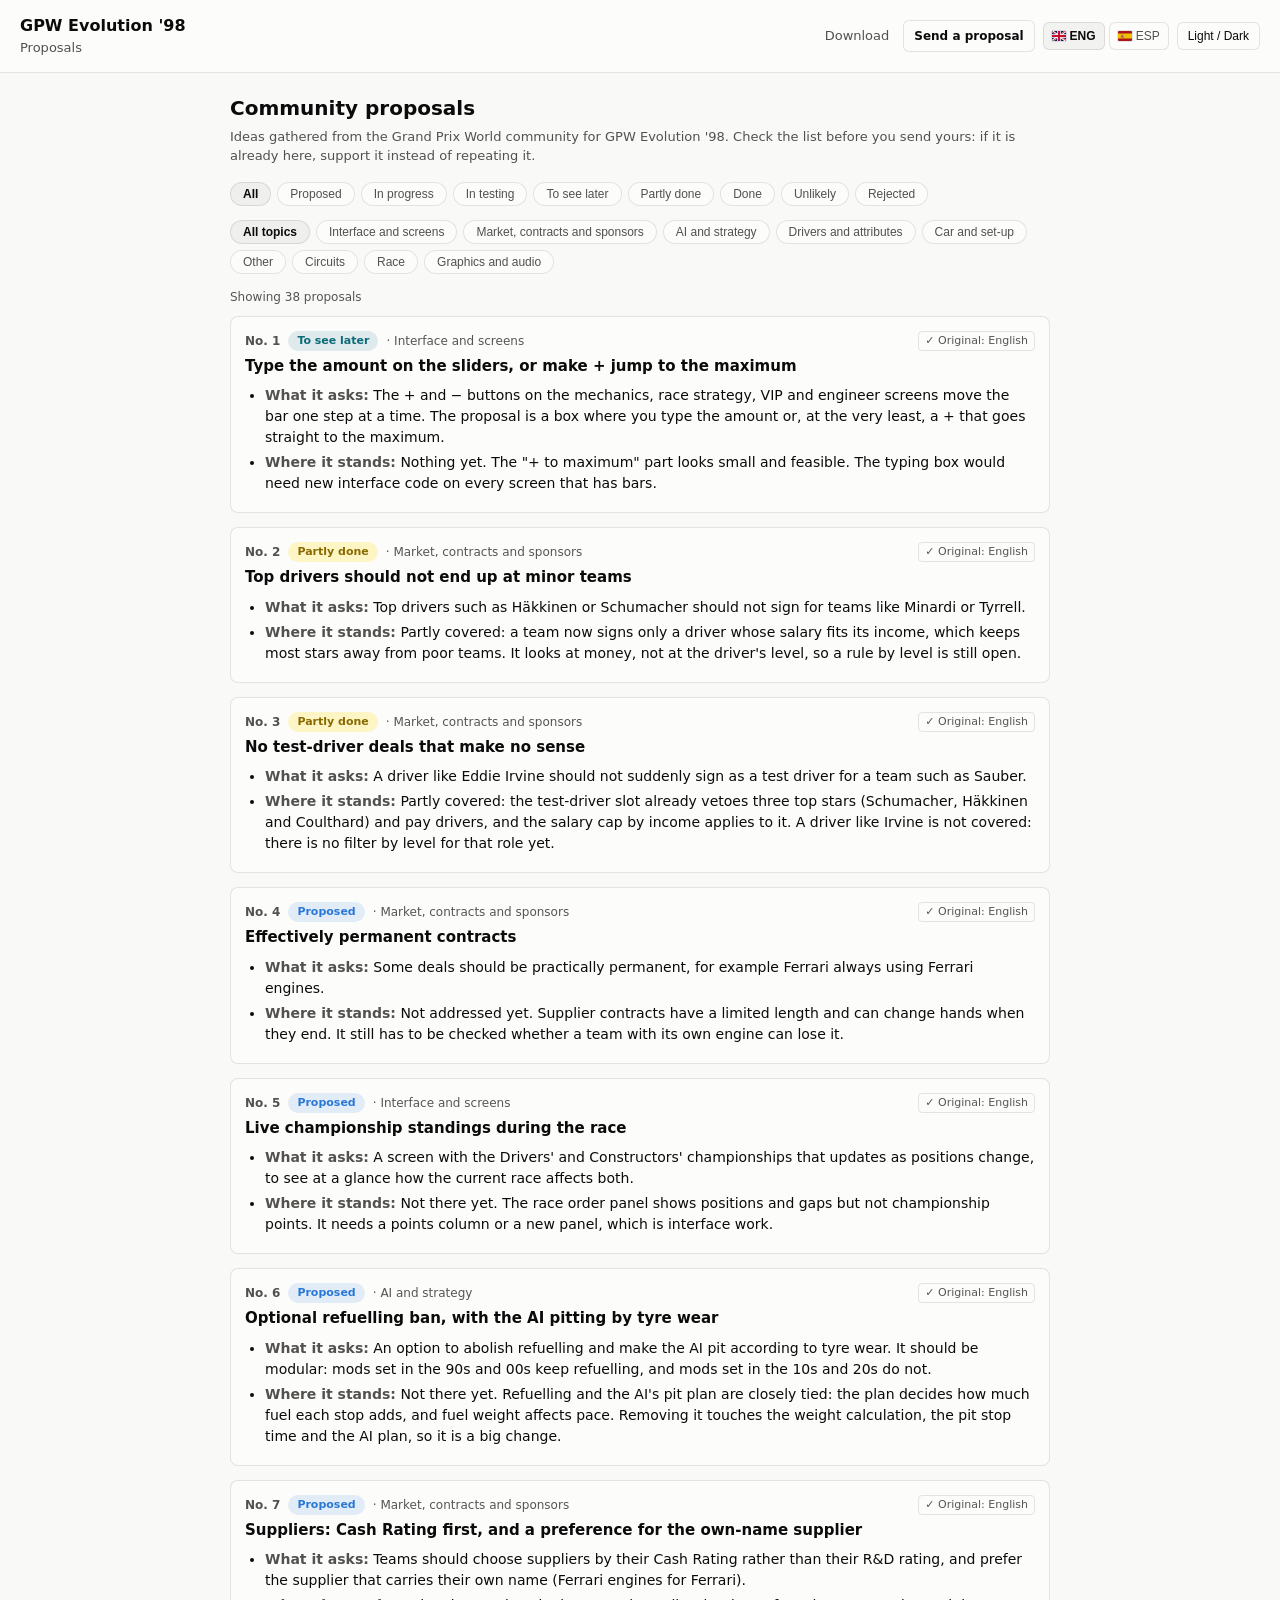
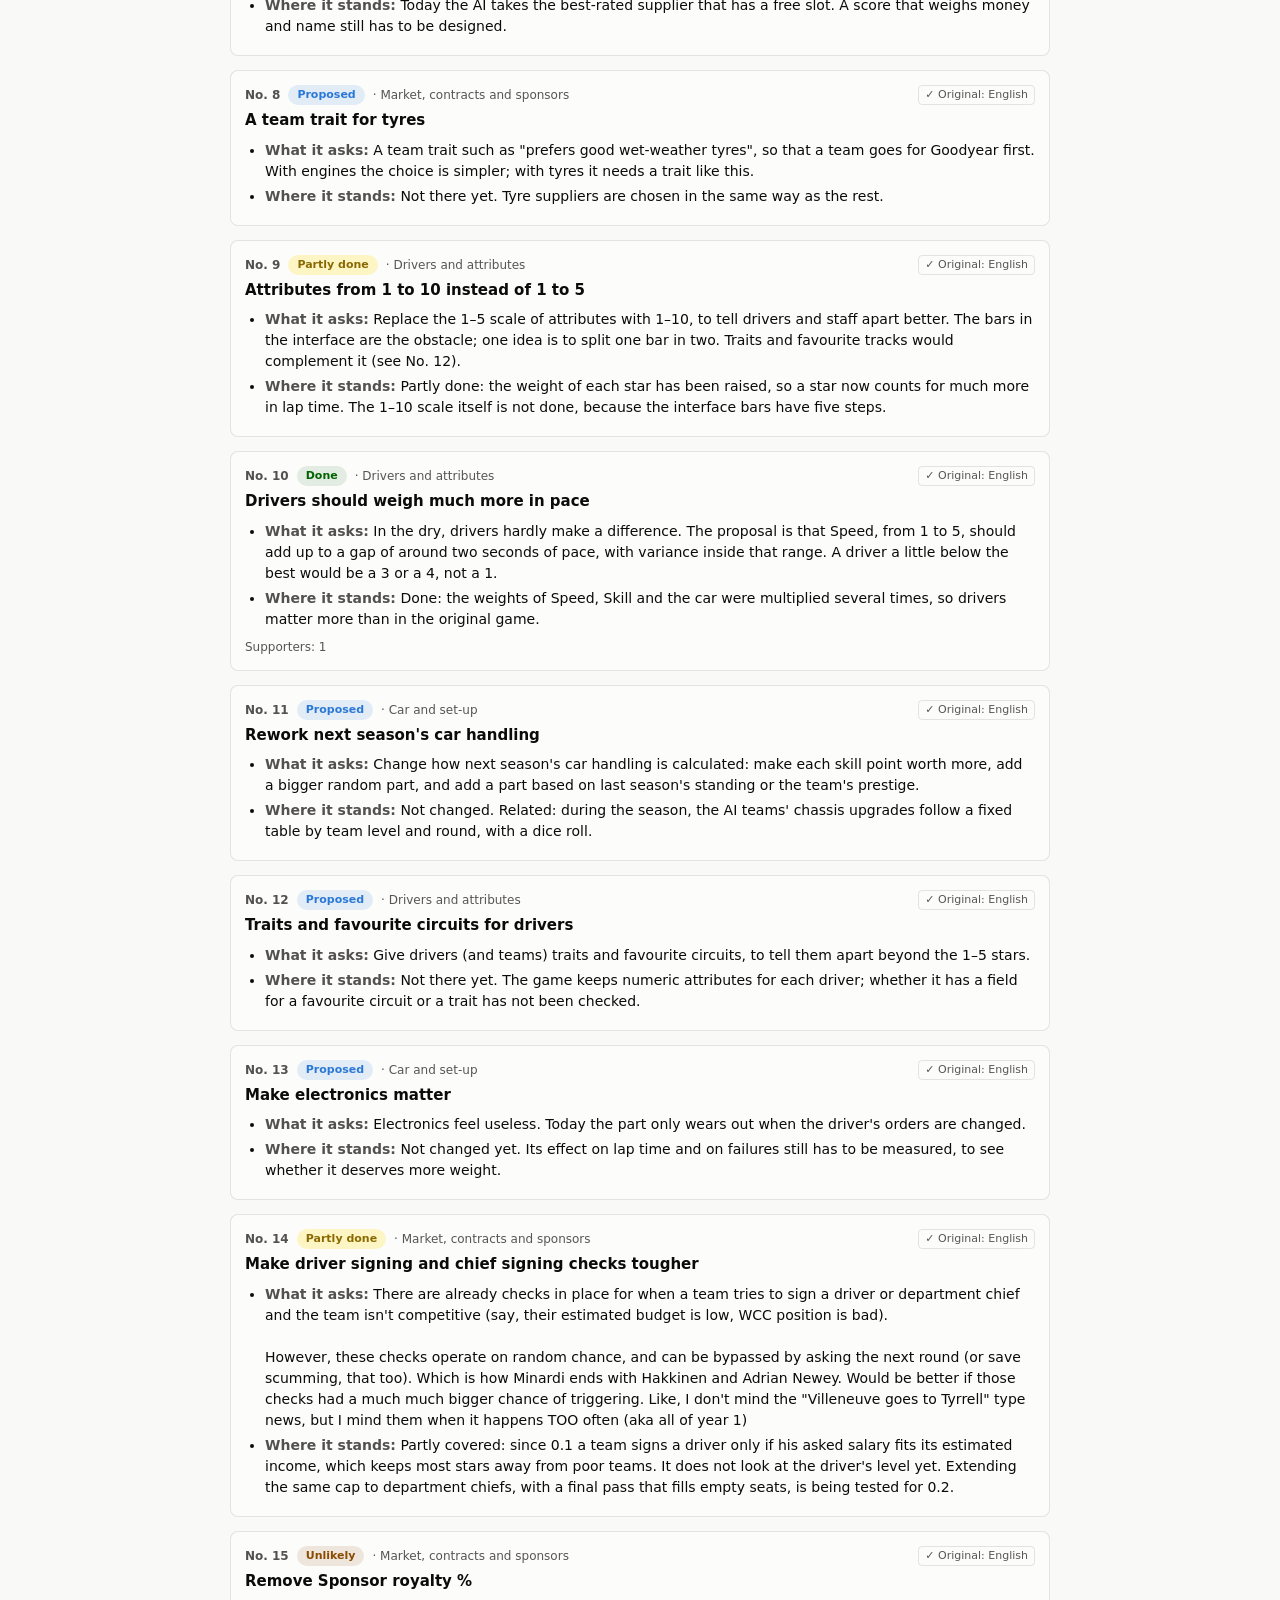
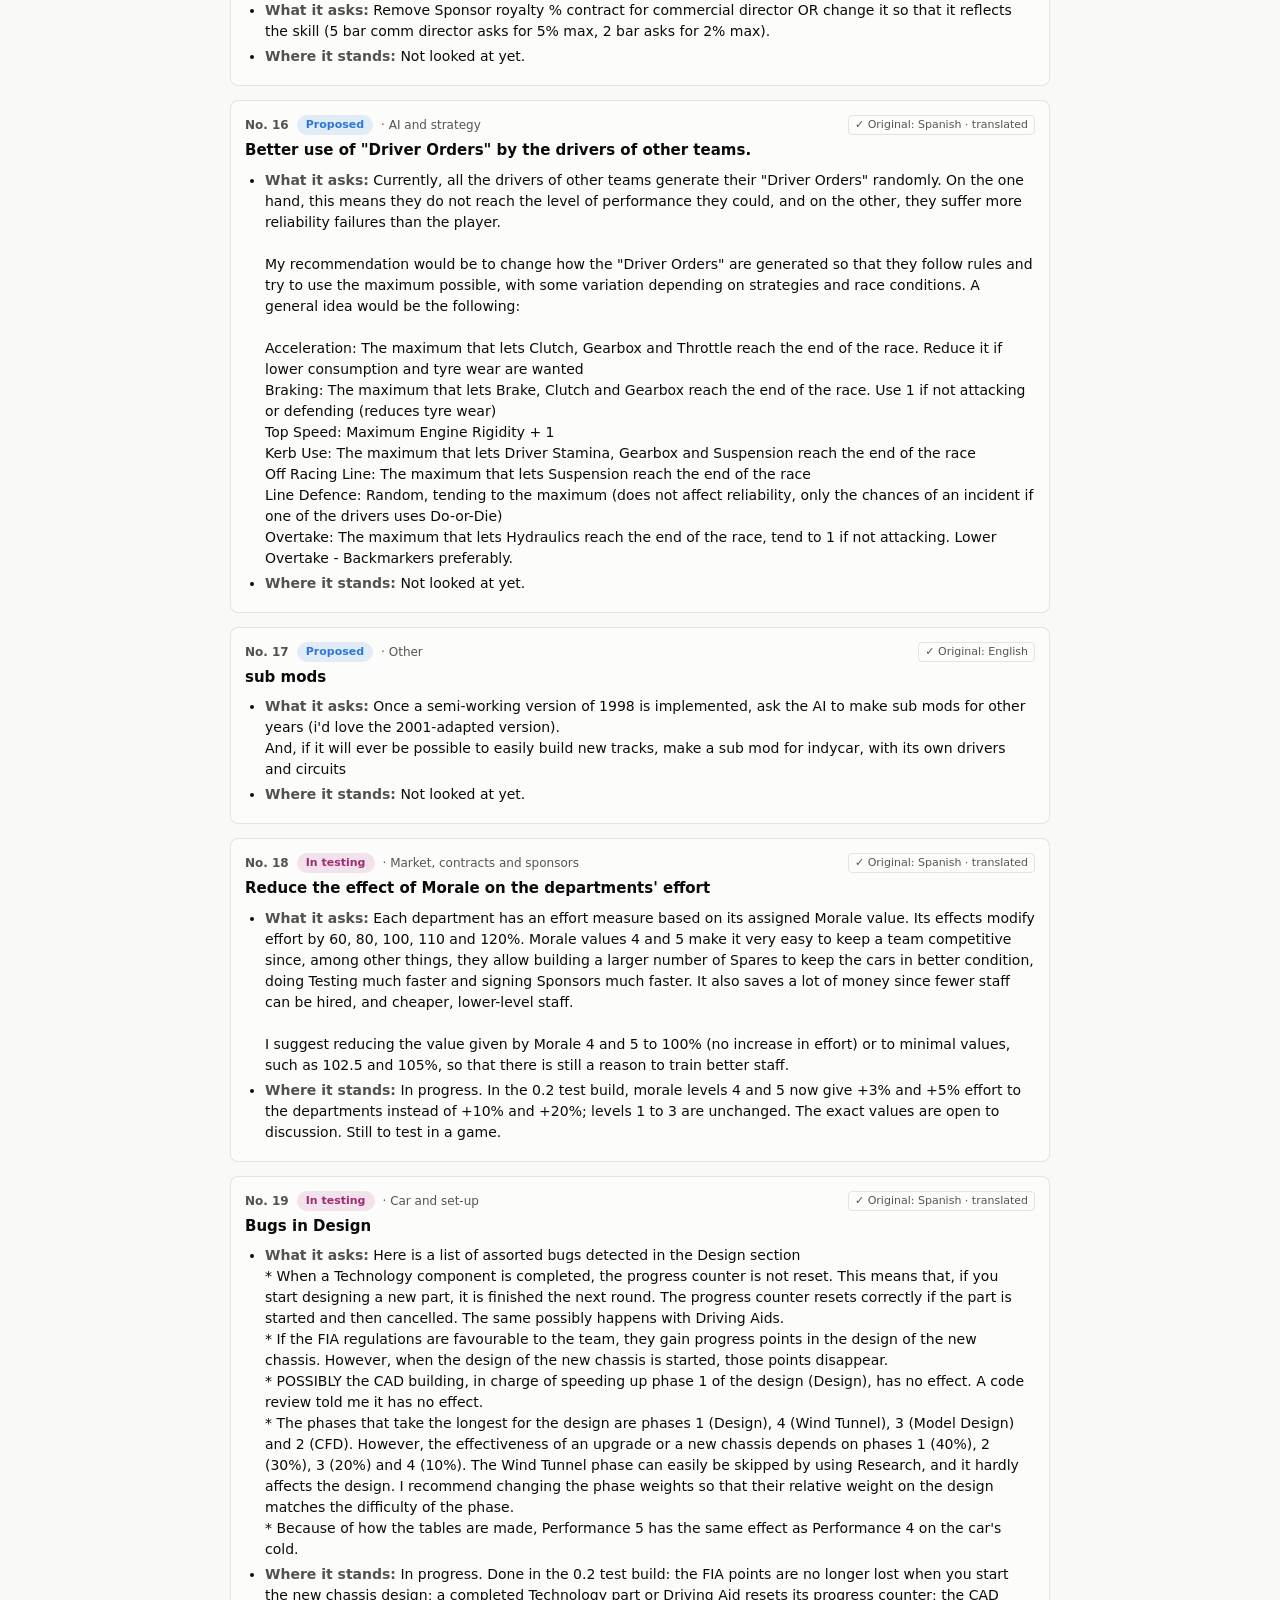
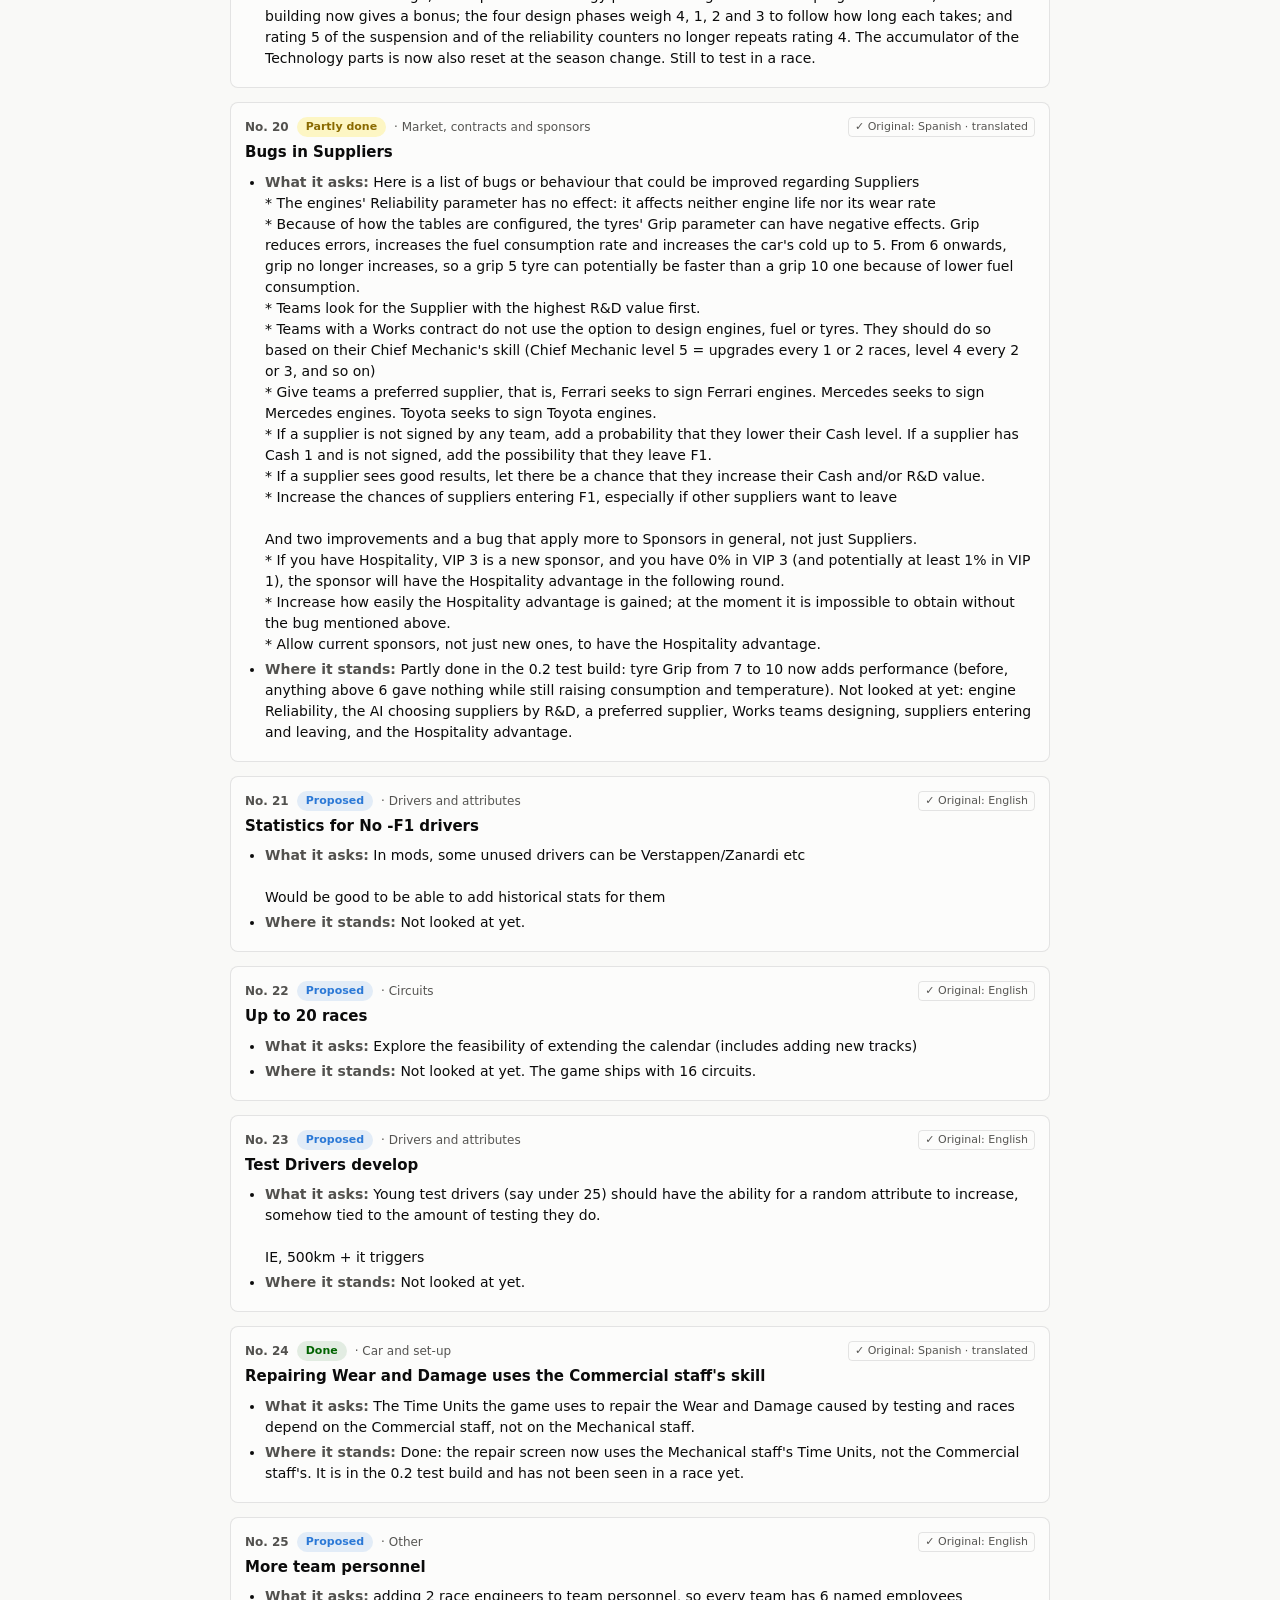
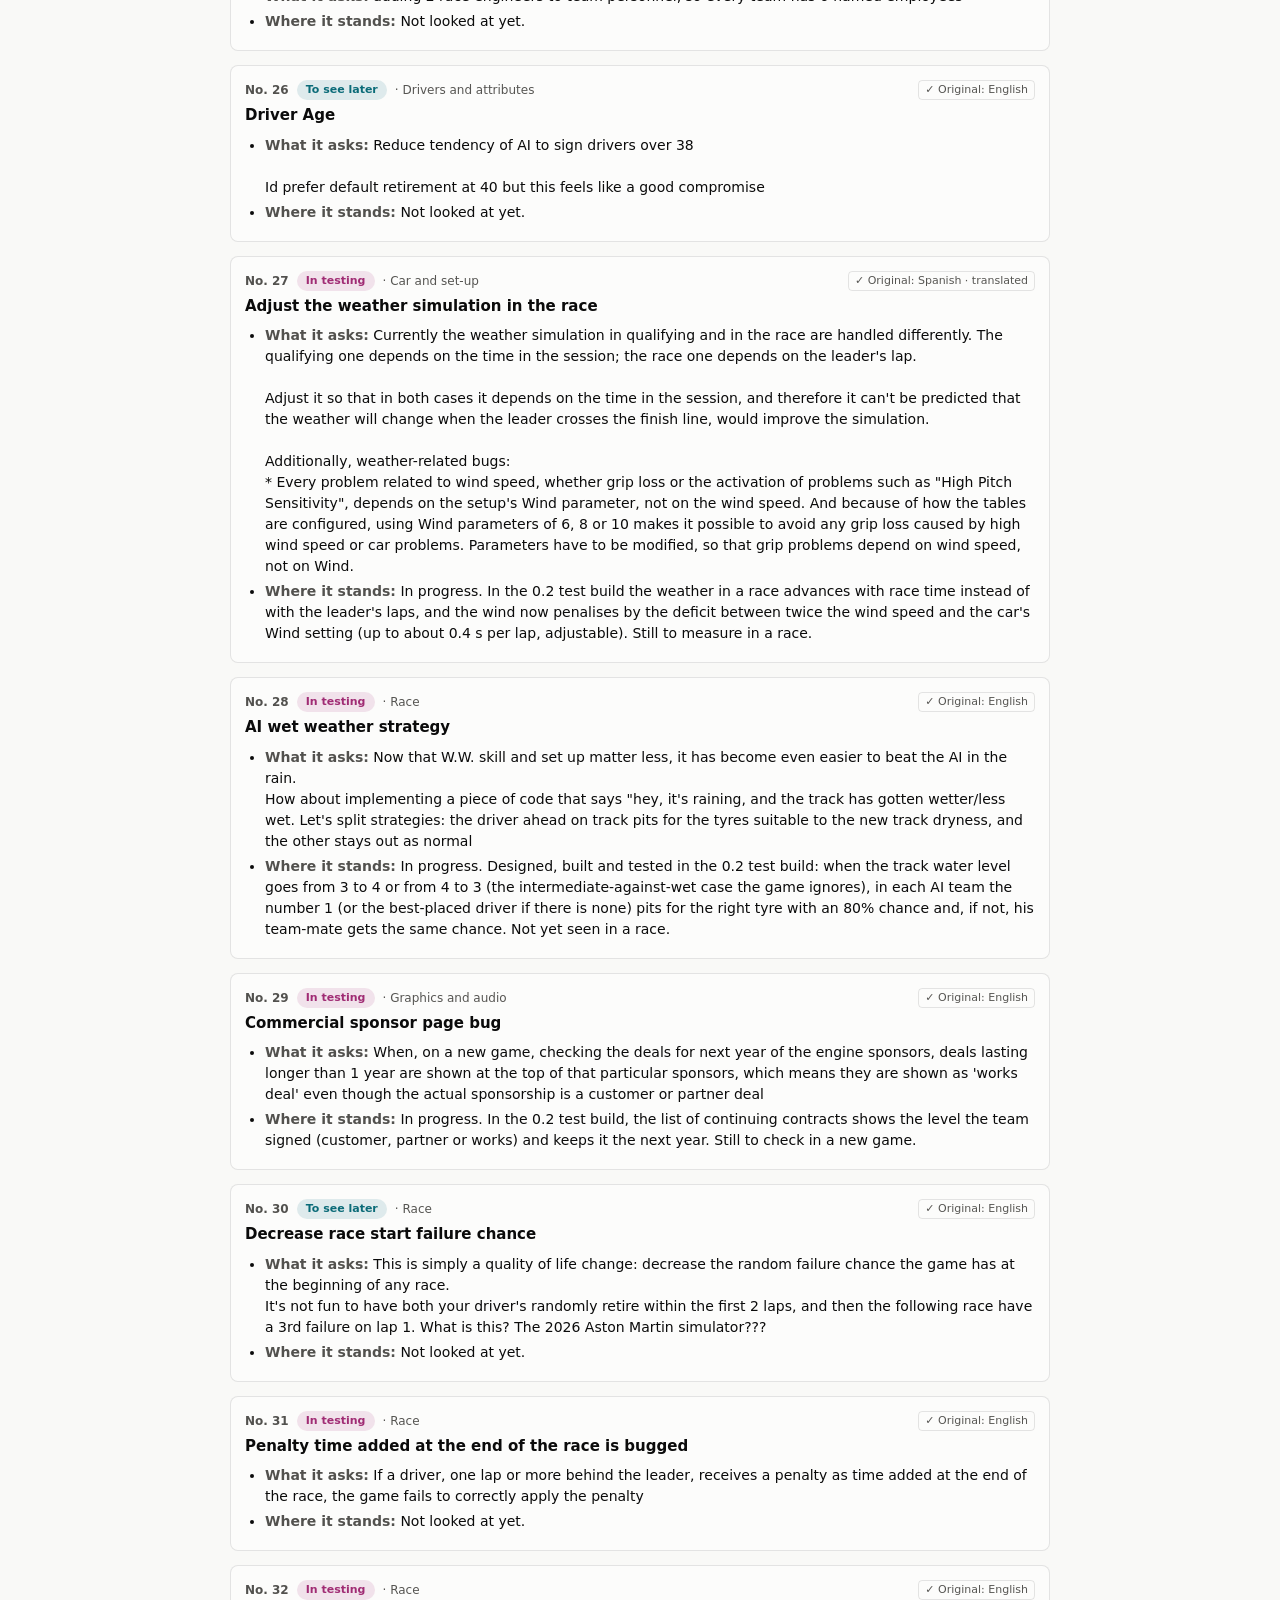
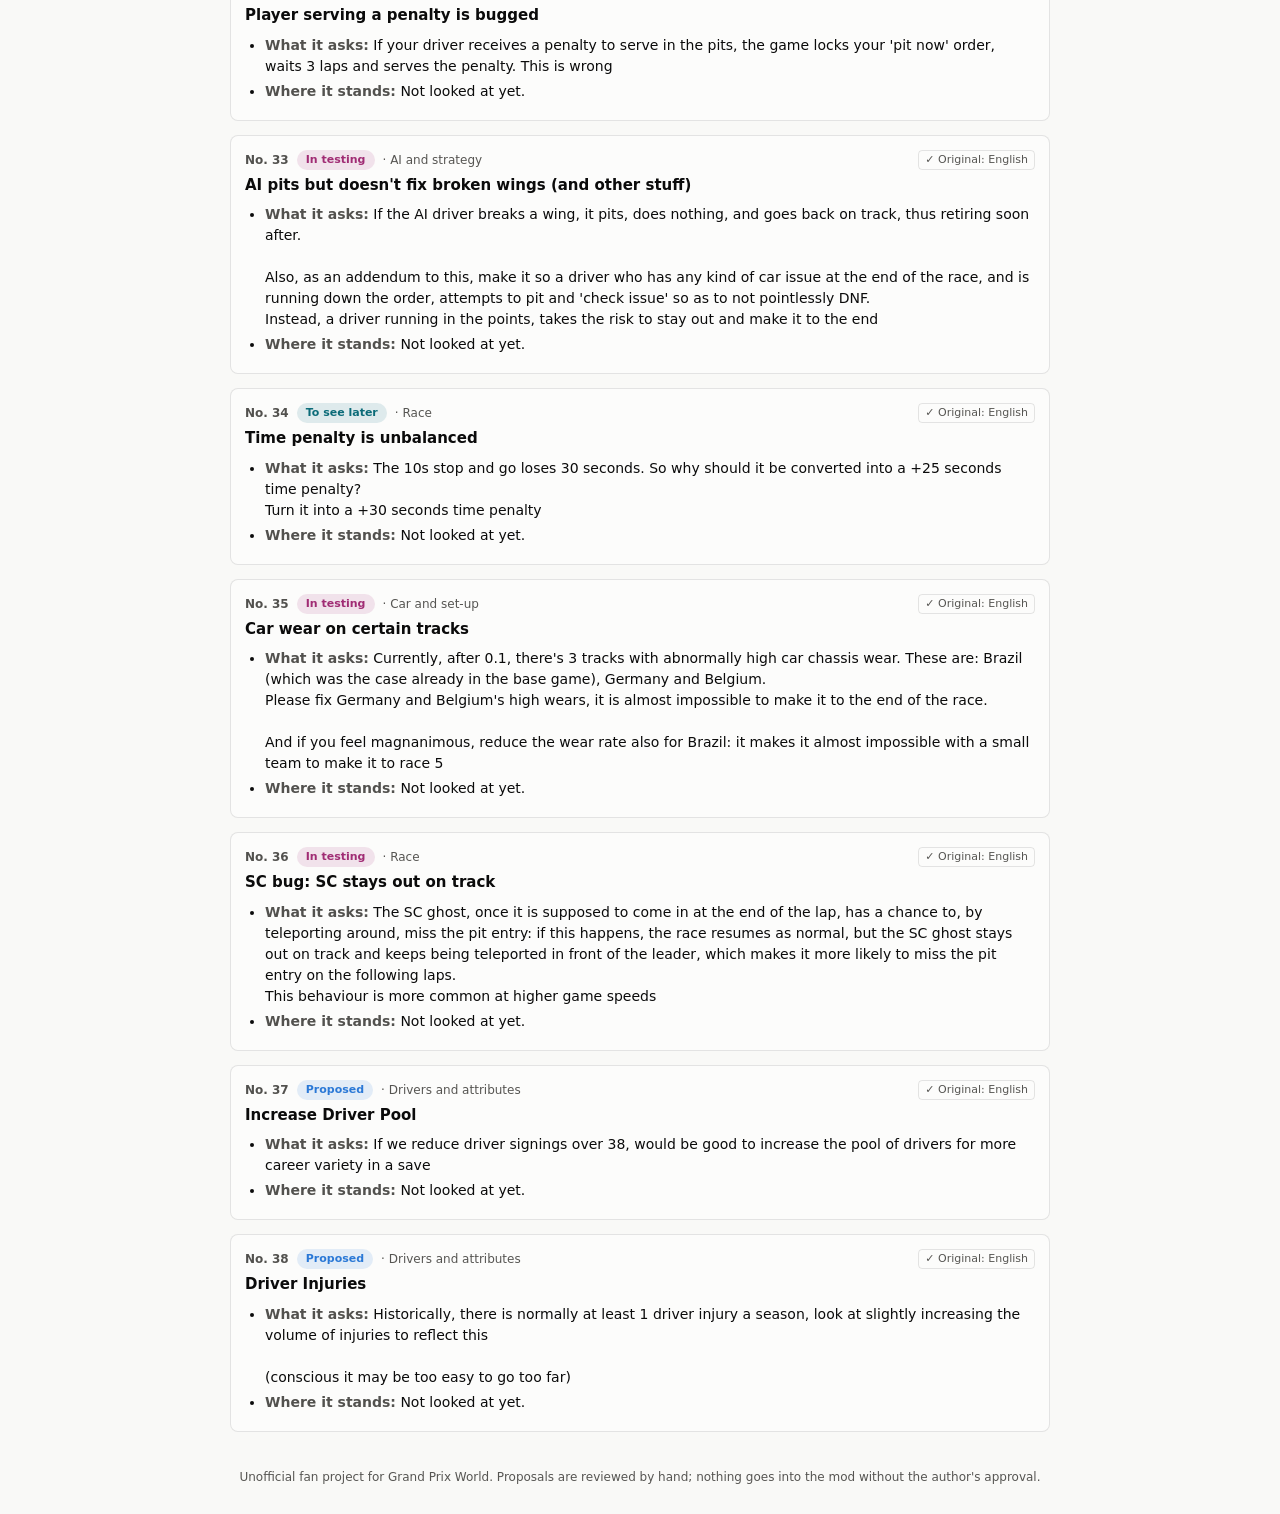
==== commit 6ff22619: "Proposals 37 and 38 added; proposals 18, 19, 20, 27 and 29 updated New: 37 (increase the driver pool" ====
--- a/index.html
+++ b/index.html
@@ -50,7 +50,7 @@
     <button class="filtro" type="button" data-filtro-tipo="categoria" data-filtro-valor="race"><span class="i18n-en">Race</span><span class="i18n-es">Carrera</span></button>
     <button class="filtro" type="button" data-filtro-tipo="categoria" data-filtro-valor="graphics"><span class="i18n-en">Graphics and audio</span><span class="i18n-es">Gráficos y audio</span></button>
   </div>
-  <p class="contador-resultados"><span class="i18n-en">Showing <span class="cifra">36</span> proposals</span><span class="i18n-es">Mostrando <span class="cifra">36</span> propuestas</span></p>
+  <p class="contador-resultados"><span class="i18n-en">Showing <span class="cifra">38</span> proposals</span><span class="i18n-es">Mostrando <span class="cifra">38</span> propuestas</span></p>
   <div class="lista-propuestas">
 <article class="propuesta" id="p1" data-estado="later" data-categoria="interface">
   <div class="cabecera-propuesta"><span class="numero"><span class="i18n-en">No. 1</span><span class="i18n-es">N.º 1</span></span> <span class="estado later"><span class="i18n-en">To see later</span><span class="i18n-es">A ver más adelante</span></span> <span class="categoria">· <span class="i18n-en">Interface and screens</span><span class="i18n-es">Interfaz y pantallas</span></span> <span class="idioma-original"><span class="i18n-en">Original: English</span><span class="i18n-es">Original: inglés · traducido</span></span></div>
@@ -189,12 +189,12 @@
     <li><span class="etiqueta-detalle"><span class="i18n-en">Where it stands:</span><span class="i18n-es">Cómo está:</span></span> <span class="i18n-en">Not looked at yet.</span><span class="i18n-es">Sin revisar todavía.</span></li>
   </ul>
 </article>
-<article class="propuesta" id="p18" data-estado="later" data-categoria="market">
-  <div class="cabecera-propuesta"><span class="numero"><span class="i18n-en">No. 18</span><span class="i18n-es">N.º 18</span></span> <span class="estado later"><span class="i18n-en">To see later</span><span class="i18n-es">A ver más adelante</span></span> <span class="categoria">· <span class="i18n-en">Market, contracts and sponsors</span><span class="i18n-es">Mercado, contratos y patrocinadores</span></span> <span class="idioma-original"><span class="i18n-en">Original: Spanish · translated</span><span class="i18n-es">Original: español</span></span></div>
+<article class="propuesta" id="p18" data-estado="testing" data-categoria="market">
+  <div class="cabecera-propuesta"><span class="numero"><span class="i18n-en">No. 18</span><span class="i18n-es">N.º 18</span></span> <span class="estado testing"><span class="i18n-en">In testing</span><span class="i18n-es">En pruebas</span></span> <span class="categoria">· <span class="i18n-en">Market, contracts and sponsors</span><span class="i18n-es">Mercado, contratos y patrocinadores</span></span> <span class="idioma-original"><span class="i18n-en">Original: Spanish · translated</span><span class="i18n-es">Original: español</span></span></div>
   <h3><span class="i18n-en">Reduce the effect of Morale on the departments&#x27; effort</span><span class="i18n-es">Reducir el efecto de Morale sobre el esfuerzo de los departamentos</span></h3>
   <ul>
     <li><span class="etiqueta-detalle"><span class="i18n-en">What it asks:</span><span class="i18n-es">Qué pide:</span></span> <span class="i18n-en">Each department has an effort measure based on its assigned Morale value. Its effects modify effort by 60, 80, 100, 110 and 120%. Morale values 4 and 5 make it very easy to keep a team competitive since, among other things, they allow building a larger number of Spares to keep the cars in better condition, doing Testing much faster and signing Sponsors much faster. It also saves a lot of money since fewer staff can be hired, and cheaper, lower-level staff.<br><br>I suggest reducing the value given by Morale 4 and 5 to 100% (no increase in effort) or to minimal values, such as 102.5 and 105%, so that there is still a reason to train better staff.</span><span class="i18n-es">Cada departamento tiene tiene una medida de esfuerzo que viene basada en el valor de Morale asignado. Sus efectos son de modificar el esfuerzo por 60, 80, 100, 110 y 120%. Los valores de Morale 4 y 5 hacen que sea muy fácil mantener un equipo competitivo ya que, entre otros, permiten construir un mayor número de Spares para mantener a los autos en mejor condición, hacer Testing mucho más rápido y firmar Sponsors mucho más rápido. También permite ahorrar mucho dinero ya que se puede firmar menos personal, y personal menor que es más barato.<br><br>Sugiero reducir el valor proporcionado por Morale 4 y 5 a 100% (no aumenta esfuerzo) o.a valores mínimos, como 102.5 y 105%, para que aún exista calor en formar mejor personal.</span></li>
-    <li><span class="etiqueta-detalle"><span class="i18n-en">Where it stands:</span><span class="i18n-es">Cómo está:</span></span> <span class="i18n-en">Not looked at yet.</span><span class="i18n-es">Sin revisar todavía.</span></li>
+    <li><span class="etiqueta-detalle"><span class="i18n-en">Where it stands:</span><span class="i18n-es">Cómo está:</span></span> <span class="i18n-en">In progress. In the 0.2 test build, morale levels 4 and 5 now give +3% and +5% effort to the departments instead of +10% and +20%; levels 1 to 3 are unchanged. The exact values are open to discussion. Still to test in a game.</span><span class="i18n-es">En curso. En la versión de prueba 0.2, la moral 4 y 5 da ahora +3 % y +5 % de esfuerzo a los departamentos en lugar de +10 % y +20 %; los niveles 1 a 3 no cambian. Los valores exactos se pueden discutir. Falta probarlo en partida.</span></li>
   </ul>
 </article>
 <article class="propuesta" id="p19" data-estado="testing" data-categoria="car">
@@ -202,15 +202,15 @@
   <h3><span class="i18n-en">Bugs in Design</span><span class="i18n-es">Bugs en Diseño</span></h3>
   <ul>
     <li><span class="etiqueta-detalle"><span class="i18n-en">What it asks:</span><span class="i18n-es">Qué pide:</span></span> <span class="i18n-en">Here is a list of assorted bugs detected in the Design section<br>* When a Technology component is completed, the progress counter is not reset. This means that, if you start designing a new part, it is finished the next round. The progress counter resets correctly if the part is started and then cancelled. The same possibly happens with Driving Aids.<br>* If the FIA regulations are favourable to the team, they gain progress points in the design of the new chassis. However, when the design of the new chassis is started, those points disappear.<br>* POSSIBLY the CAD building, in charge of speeding up phase 1 of the design (Design), has no effect. A code review told me it has no effect.<br>* The phases that take the longest for the design are phases 1 (Design), 4 (Wind Tunnel), 3 (Model Design) and 2 (CFD). However, the effectiveness of an upgrade or a new chassis depends on phases 1 (40%), 2 (30%), 3 (20%) and 4 (10%). The Wind Tunnel phase can easily be skipped by using Research, and it hardly affects the design. I recommend changing the phase weights so that their relative weight on the design matches the difficulty of the phase.<br>* Because of how the tables are made, Performance 5 has the same effect as Performance 4 on the car&#x27;s cold.</span><span class="i18n-es">Aquí una lista de bugs varios detectados en la sección de Diseño (Design)<br>* Al completar un componente de Tecnología, el contador de progreso no se reinicia. Esto causa que, si se empieza a diseñar una nueva pieza está esté terminada en la ronda siguiente. El contador de progreso se reinicia de forma correcta si se inicia y luego se cancela la pieza. Lo mismo posiblemente ocurra con las Driving Aids.<br>* Si las regulaciones de la FIA son favorables para el equipo, estos ganan puntos de progreso en el diseño del nuevo chassis. Sin embargo, al iniciar el diseño del nuevo chassis, estos puntos desaparecen.<br>* POSIBLEMENTE el edificio CAD, el encargado de acelerar la fase 1 de diseño (Design) no tiene ningún efecto. Una revisión de código me indico que no tiene efecto. <br>* Las fases que llevan más tiempo para el diseño son las fases 1 (Design), 4 (Wind Tunnel), 3 (Model Design) y 2 (CFD). Sin embargo, la efectividad de una mejora o nuevo chassis depende de las fases 1 (40%), 2 (30%), 3 (20%) y 4 (10%). La fase de Wind Tunnel es fácilmente skippeable usando Research, y apenas tiene efecto sobre el diseño. Recomiendo modificar los pesos de las fases de forma que el peso relativo sobre el diseño coincida con la dificultad de la fase.<br>* Debido a como estan hechas las tablas, el Rendimiento 5 tiene el mismo efecto que Rendimiento 4 sobre el frío del auto.</span></li>
-    <li><span class="etiqueta-detalle"><span class="i18n-en">Where it stands:</span><span class="i18n-es">Cómo está:</span></span> <span class="i18n-en">In progress. Done in the 0.2 test build: the FIA points are no longer lost when you start the new chassis design; a completed Technology part or Driving Aid resets its progress counter; the CAD building now gives a bonus; the four design phases weigh 4, 1, 2 and 3 to follow how long each takes; and rating 5 of the suspension and of the reliability counters no longer repeats rating 4. Still to test in a race.</span><span class="i18n-es">En curso. Hecho en la versión de prueba 0.2: los puntos de la FIA ya no se pierden al iniciar el diseño del nuevo chasis; una pieza de Tecnología o una Driving Aid completada reinicia su contador de progreso; el edificio CAD ya da bono; las cuatro fases del diseño pesan 4, 1, 2 y 3 según lo que dura cada una; y el rating 5 de la suspensión y de los contadores de fiabilidad ya no repite el 4. Falta probarlo en carrera.</span></li>
-  </ul>
-</article>
-<article class="propuesta" id="p20" data-estado="proposed" data-categoria="market">
-  <div class="cabecera-propuesta"><span class="numero"><span class="i18n-en">No. 20</span><span class="i18n-es">N.º 20</span></span> <span class="estado proposed"><span class="i18n-en">Proposed</span><span class="i18n-es">Propuesta</span></span> <span class="categoria">· <span class="i18n-en">Market, contracts and sponsors</span><span class="i18n-es">Mercado, contratos y patrocinadores</span></span> <span class="idioma-original"><span class="i18n-en">Original: Spanish · translated</span><span class="i18n-es">Original: español</span></span></div>
+    <li><span class="etiqueta-detalle"><span class="i18n-en">Where it stands:</span><span class="i18n-es">Cómo está:</span></span> <span class="i18n-en">In progress. Done in the 0.2 test build: the FIA points are no longer lost when you start the new chassis design; a completed Technology part or Driving Aid resets its progress counter; the CAD building now gives a bonus; the four design phases weigh 4, 1, 2 and 3 to follow how long each takes; and rating 5 of the suspension and of the reliability counters no longer repeats rating 4. The accumulator of the Technology parts is now also reset at the season change. Still to test in a race.</span><span class="i18n-es">En curso. Hecho en la versión de prueba 0.2: los puntos de la FIA ya no se pierden al iniciar el diseño del nuevo chasis; una pieza de Tecnología o una Driving Aid completada reinicia su contador de progreso; el edificio CAD ya da bono; las cuatro fases del diseño pesan 4, 1, 2 y 3 según lo que dura cada una; y el rating 5 de la suspensión y de los contadores de fiabilidad ya no repite el 4. El acumulador de las piezas de Tecnología también se reinicia ya en el cambio de temporada. Falta probarlo en carrera.</span></li>
+  </ul>
+</article>
+<article class="propuesta" id="p20" data-estado="partial" data-categoria="market">
+  <div class="cabecera-propuesta"><span class="numero"><span class="i18n-en">No. 20</span><span class="i18n-es">N.º 20</span></span> <span class="estado partial"><span class="i18n-en">Partly done</span><span class="i18n-es">Hecha en parte</span></span> <span class="categoria">· <span class="i18n-en">Market, contracts and sponsors</span><span class="i18n-es">Mercado, contratos y patrocinadores</span></span> <span class="idioma-original"><span class="i18n-en">Original: Spanish · translated</span><span class="i18n-es">Original: español</span></span></div>
   <h3><span class="i18n-en">Bugs in Suppliers</span><span class="i18n-es">Bugs en Suppliers</span></h3>
   <ul>
     <li><span class="etiqueta-detalle"><span class="i18n-en">What it asks:</span><span class="i18n-es">Qué pide:</span></span> <span class="i18n-en">Here is a list of bugs or behaviour that could be improved regarding Suppliers<br>* The engines&#x27; Reliability parameter has no effect: it affects neither engine life nor its wear rate<br>* Because of how the tables are configured, the tyres&#x27; Grip parameter can have negative effects. Grip reduces errors, increases the fuel consumption rate and increases the car&#x27;s cold up to 5. From 6 onwards, grip no longer increases, so a grip 5 tyre can potentially be faster than a grip 10 one because of lower fuel consumption.<br>* Teams look for the Supplier with the highest R&amp;D value first.<br>* Teams with a Works contract do not use the option to design engines, fuel or tyres. They should do so based on their Chief Mechanic&#x27;s skill (Chief Mechanic level 5 = upgrades every 1 or 2 races, level 4 every 2 or 3, and so on)<br>* Give teams a preferred supplier, that is, Ferrari seeks to sign Ferrari engines. Mercedes seeks to sign Mercedes engines. Toyota seeks to sign Toyota engines.<br>* If a supplier is not signed by any team, add a probability that they lower their Cash level. If a supplier has Cash 1 and is not signed, add the possibility that they leave F1.<br>* If a supplier sees good results, let there be a chance that they increase their Cash and/or R&amp;D value.<br>* Increase the chances of suppliers entering F1, especially if other suppliers want to leave<br><br>And two improvements and a bug that apply more to Sponsors in general, not just Suppliers.<br>* If you have Hospitality, VIP 3 is a new sponsor, and you have 0% in VIP 3 (and potentially at least 1% in VIP 1), the sponsor will have the Hospitality advantage in the following round.<br>* Increase how easily the Hospitality advantage is gained; at the moment it is impossible to obtain without the bug mentioned above.<br>* Allow current sponsors, not just new ones, to have the Hospitality advantage.</span><span class="i18n-es">Acá una lista de bugs o comportamiento mejorable en cuanto a Proveedores<br>* El parámetro Reliability de motores no tiene ningún efecto, no afecta la vida del motor ni su tasa de desgaste<br>* Debido a como están configuradas las tablas, el parámetros Grip de neumáticos pueden tener efectos negativos. Grip reduce errores, aumenta la tasa de consumo de combustible y aumenta el frío del auto hasta 5. De 6 en adelante, no aumenta más el grip, por lo que potencialmente un neumatico de grip 5 es más rápido que uno de grip 10 debido a menor consumo de combustible.<br>* Los equipos buscan el Supplier con mayor valor de R&amp;D primero.<br>* Los equipos con contrato Works no usan la opción de diseñar motores, combustible o neumáticos. Deberían hacerlo en base a la habilidad de su Chief Mechanic (Chief Mechanic nivel 5 = mejoras cada 1 o 2 carreras, nivel 4 cada 2 o 3, y así)<br>* Darle a los equipos un proveedor preferencial, es decir Ferrari busca firmar motores Ferrari. Mercedes busca firmar motores Mercedes. Toyota busca firmar motores Toyota.<br>* Si un proveedor no es firmado por ningún equipo, añadir la probabilidad de que estos bajen su nivel de Cash. Si un proveedor tiene Cash 1 y no es firmado, añadir la posibilidad de que estos dejen la F1.<br>* Si un proveedor ve buenos resultados, que exista la posibilidad de que aumenten su valor de Cash y/o R&amp;D.<br>* Aumentar las probabilidades de que proveedores entren a la F1, sobretodo si otros proveedores quieren salir<br><br>Y dos mejoras y un bug que aplica más a Sponsors en general, no solo a Suppliers.<br>* Si se tiene Hospitality, VIP 3 es un patrocinador nuevo, y se tiene 0% en VIP 3 (y potencialmente al menos 1% en VIP 1), el patrocinador tendrá la ventaja de Hospitality en la ronda siguiente.<br>* Aumentar la facilidad con la que se gana la ventaja de Hospitality, actualmente es imposible de obtener sin el bug previamente mencionado.<br>* Permitir que los patrocinadores actuales, no solo los nuevos, tengan ventaja de Hospitality.</span></li>
-    <li><span class="etiqueta-detalle"><span class="i18n-en">Where it stands:</span><span class="i18n-es">Cómo está:</span></span> <span class="i18n-en">Not looked at yet.</span><span class="i18n-es">Sin revisar todavía.</span></li>
+    <li><span class="etiqueta-detalle"><span class="i18n-en">Where it stands:</span><span class="i18n-es">Cómo está:</span></span> <span class="i18n-en">Partly done in the 0.2 test build: tyre Grip from 7 to 10 now adds performance (before, anything above 6 gave nothing while still raising consumption and temperature). Not looked at yet: engine Reliability, the AI choosing suppliers by R&amp;D, a preferred supplier, Works teams designing, suppliers entering and leaving, and the Hospitality advantage.</span><span class="i18n-es">Hecha en parte en la versión de prueba 0.2: el Grip del neumático de 7 a 10 ya suma rendimiento (antes, por encima de 6 no daba nada y seguía subiendo el consumo y la temperatura). Sin revisar todavía: la Reliability del motor, que la IA elija proveedor por I+D, un proveedor preferente, que los equipos Works diseñen, la entrada y salida de proveedores y la ventaja de Hospitality.</span></li>
   </ul>
 </article>
 <article class="propuesta" id="p21" data-estado="proposed" data-categoria="drivers">
@@ -266,7 +266,7 @@
   <h3><span class="i18n-en">Adjust the weather simulation in the race</span><span class="i18n-es">Ajustar la simulación de clima en carrera</span></h3>
   <ul>
     <li><span class="etiqueta-detalle"><span class="i18n-en">What it asks:</span><span class="i18n-es">Qué pide:</span></span> <span class="i18n-en">Currently the weather simulation in qualifying and in the race are handled differently. The qualifying one depends on the time in the session; the race one depends on the leader&#x27;s lap.<br><br>Adjust it so that in both cases it depends on the time in the session, and therefore it can&#x27;t be predicted that the weather will change when the leader crosses the finish line, would improve the simulation.<br><br>Additionally, weather-related bugs:<br>* Every problem related to wind speed, whether grip loss or the activation of problems such as &quot;High Pitch Sensitivity&quot;, depends on the setup&#x27;s Wind parameter, not on the wind speed. And because of how the tables are configured, using Wind parameters of 6, 8 or 10 makes it possible to avoid any grip loss caused by high wind speed or car problems. Parameters have to be modified, so that grip problems depend on wind speed, not on Wind.</span><span class="i18n-es">Actualmente la simulación de clima en calificación y carrera se manejan de forma distinta. La de calificación depende del tiempo en la sesión, la de carrera depende de la vuelta del líder.<br><br>Ajustarla para que en ambos casos dependa del tiempo en la sesión y por tanto no se pueda predecir que el clima cambiará cuando el líder cruza la línea de meta mejoraría la simulación.<br><br>Adicionalmente, bug relacionados con clima:<br>* Todo problema relacionado con la velocidad del viento, sea pérdida de grip o activación de problemas como &quot;High Pitch Sensitivity&quot; dependen del parámetro Wind del setup, no de la velocidad del viento. Y debido a como están configuradas las tablas, usar parámetros de Wind 6, 8 o 10 permiten evitar cualquier perdida de grip causada por alta velocidad del viento o problemas del auto. Hay que modificar parámetros, se forma que los problemas por grip dependan de la velocidad del viento, no de Wind.</span></li>
-    <li><span class="etiqueta-detalle"><span class="i18n-en">Where it stands:</span><span class="i18n-es">Cómo está:</span></span> <span class="i18n-en">Not looked at yet.</span><span class="i18n-es">Sin revisar todavía.</span></li>
+    <li><span class="etiqueta-detalle"><span class="i18n-en">Where it stands:</span><span class="i18n-es">Cómo está:</span></span> <span class="i18n-en">In progress. In the 0.2 test build the weather in a race advances with race time instead of with the leader&#x27;s laps, and the wind now penalises by the deficit between twice the wind speed and the car&#x27;s Wind setting (up to about 0.4 s per lap, adjustable). Still to measure in a race.</span><span class="i18n-es">En curso. En la versión de prueba 0.2, el clima en carrera avanza con el tiempo de carrera y no con las vueltas del líder, y el viento penaliza ya por el déficit entre el doble de su velocidad y el Wind del reglaje del coche (hasta unos 0,4 s por vuelta, ajustable). Falta medirlo en carrera.</span></li>
   </ul>
 </article>
 <article class="propuesta" id="p28" data-estado="testing" data-categoria="race">
@@ -277,12 +277,12 @@
     <li><span class="etiqueta-detalle"><span class="i18n-en">Where it stands:</span><span class="i18n-es">Cómo está:</span></span> <span class="i18n-en">In progress. Designed, built and tested in the 0.2 test build: when the track water level goes from 3 to 4 or from 4 to 3 (the intermediate-against-wet case the game ignores), in each AI team the number 1 (or the best-placed driver if there is none) pits for the right tyre with an 80% chance and, if not, his team-mate gets the same chance. Not yet seen in a race.</span><span class="i18n-es">En curso. Diseñada, hecha y comprobada en la versión de prueba 0.2: cuando el agua en pista pasa de 3 a 4 o de 4 a 3 (el caso de intermedio contra lluvia que el juego ignora), en cada equipo de la IA el número 1 (o el mejor clasificado si no hay) entra por el neumático correcto con un 80 % y, si no, su compañero tiene la misma oportunidad. Aún sin ver en carrera.</span></li>
   </ul>
 </article>
-<article class="propuesta" id="p29" data-estado="proposed" data-categoria="graphics">
-  <div class="cabecera-propuesta"><span class="numero"><span class="i18n-en">No. 29</span><span class="i18n-es">N.º 29</span></span> <span class="estado proposed"><span class="i18n-en">Proposed</span><span class="i18n-es">Propuesta</span></span> <span class="categoria">· <span class="i18n-en">Graphics and audio</span><span class="i18n-es">Gráficos y audio</span></span> <span class="idioma-original"><span class="i18n-en">Original: English</span><span class="i18n-es">Original: inglés · traducido</span></span></div>
+<article class="propuesta" id="p29" data-estado="testing" data-categoria="graphics">
+  <div class="cabecera-propuesta"><span class="numero"><span class="i18n-en">No. 29</span><span class="i18n-es">N.º 29</span></span> <span class="estado testing"><span class="i18n-en">In testing</span><span class="i18n-es">En pruebas</span></span> <span class="categoria">· <span class="i18n-en">Graphics and audio</span><span class="i18n-es">Gráficos y audio</span></span> <span class="idioma-original"><span class="i18n-en">Original: English</span><span class="i18n-es">Original: inglés · traducido</span></span></div>
   <h3><span class="i18n-en">Commercial sponsor page bug</span><span class="i18n-es">Error en la página de patrocinadores comerciales</span></h3>
   <ul>
     <li><span class="etiqueta-detalle"><span class="i18n-en">What it asks:</span><span class="i18n-es">Qué pide:</span></span> <span class="i18n-en">When, on a new game, checking the deals for next year of the engine sponsors, deals lasting longer than 1 year are shown at the top of that particular sponsors, which means they are shown as &#x27;works deal&#x27; even though the actual sponsorship is a customer or partner deal</span><span class="i18n-es">En una partida nueva, al mirar los contratos del año siguiente de los patrocinadores de motores, los contratos de más de 1 año aparecen arriba en ese patrocinador, lo que hace que se muestren como «works deal» aunque el patrocinio real sea de cliente o de socio.</span></li>
-    <li><span class="etiqueta-detalle"><span class="i18n-en">Where it stands:</span><span class="i18n-es">Cómo está:</span></span> <span class="i18n-en">Not looked at yet.</span><span class="i18n-es">Sin revisar todavía.</span></li>
+    <li><span class="etiqueta-detalle"><span class="i18n-en">Where it stands:</span><span class="i18n-es">Cómo está:</span></span> <span class="i18n-en">In progress. In the 0.2 test build, the list of continuing contracts shows the level the team signed (customer, partner or works) and keeps it the next year. Still to check in a new game.</span><span class="i18n-es">En curso. En la versión de prueba 0.2, la lista de contratos que continúan enseña el nivel que firmó el equipo (cliente, socio o works) y lo mantiene el año siguiente. Falta comprobarlo en una partida nueva.</span></li>
   </ul>
 </article>
 <article class="propuesta" id="p30" data-estado="later" data-categoria="race">
@@ -341,6 +341,22 @@
     <li><span class="etiqueta-detalle"><span class="i18n-en">Where it stands:</span><span class="i18n-es">Cómo está:</span></span> <span class="i18n-en">Not looked at yet.</span><span class="i18n-es">Sin revisar todavía.</span></li>
   </ul>
 </article>
+<article class="propuesta" id="p37" data-estado="proposed" data-categoria="drivers">
+  <div class="cabecera-propuesta"><span class="numero"><span class="i18n-en">No. 37</span><span class="i18n-es">N.º 37</span></span> <span class="estado proposed"><span class="i18n-en">Proposed</span><span class="i18n-es">Propuesta</span></span> <span class="categoria">· <span class="i18n-en">Drivers and attributes</span><span class="i18n-es">Pilotos y atributos</span></span> <span class="idioma-original"><span class="i18n-en">Original: English</span><span class="i18n-es">Original: inglés · traducido</span></span></div>
+  <h3><span class="i18n-en">Increase Driver Pool</span><span class="i18n-es">Ampliar la plantilla de pilotos</span></h3>
+  <ul>
+    <li><span class="etiqueta-detalle"><span class="i18n-en">What it asks:</span><span class="i18n-es">Qué pide:</span></span> <span class="i18n-en">If we reduce driver signings over 38, would be good to increase the pool of drivers for more career variety in a save</span><span class="i18n-es">Si se reducen los fichajes de pilotos de más de 38 años, convendría ampliar la lista de pilotos para dar más variedad a una partida de carrera.</span></li>
+    <li><span class="etiqueta-detalle"><span class="i18n-en">Where it stands:</span><span class="i18n-es">Cómo está:</span></span> <span class="i18n-en">Not looked at yet.</span><span class="i18n-es">Sin revisar todavía.</span></li>
+  </ul>
+</article>
+<article class="propuesta" id="p38" data-estado="proposed" data-categoria="drivers">
+  <div class="cabecera-propuesta"><span class="numero"><span class="i18n-en">No. 38</span><span class="i18n-es">N.º 38</span></span> <span class="estado proposed"><span class="i18n-en">Proposed</span><span class="i18n-es">Propuesta</span></span> <span class="categoria">· <span class="i18n-en">Drivers and attributes</span><span class="i18n-es">Pilotos y atributos</span></span> <span class="idioma-original"><span class="i18n-en">Original: English</span><span class="i18n-es">Original: inglés · traducido</span></span></div>
+  <h3><span class="i18n-en">Driver Injuries</span><span class="i18n-es">Lesiones de pilotos</span></h3>
+  <ul>
+    <li><span class="etiqueta-detalle"><span class="i18n-en">What it asks:</span><span class="i18n-es">Qué pide:</span></span> <span class="i18n-en">Historically, there is normally at least 1 driver injury a season, look at slightly increasing the volume of injuries to reflect this<br><br>(conscious it may be too easy to go too far)</span><span class="i18n-es">Históricamente suele haber al menos una lesión de piloto por temporada: convendría subir ligeramente el número de lesiones para reflejarlo.<br><br>(Hay riesgo de pasarse con facilidad.)</span></li>
+    <li><span class="etiqueta-detalle"><span class="i18n-en">Where it stands:</span><span class="i18n-es">Cómo está:</span></span> <span class="i18n-en">Not looked at yet.</span><span class="i18n-es">Sin revisar todavía.</span></li>
+  </ul>
+</article>
   </div>
 
 </main>
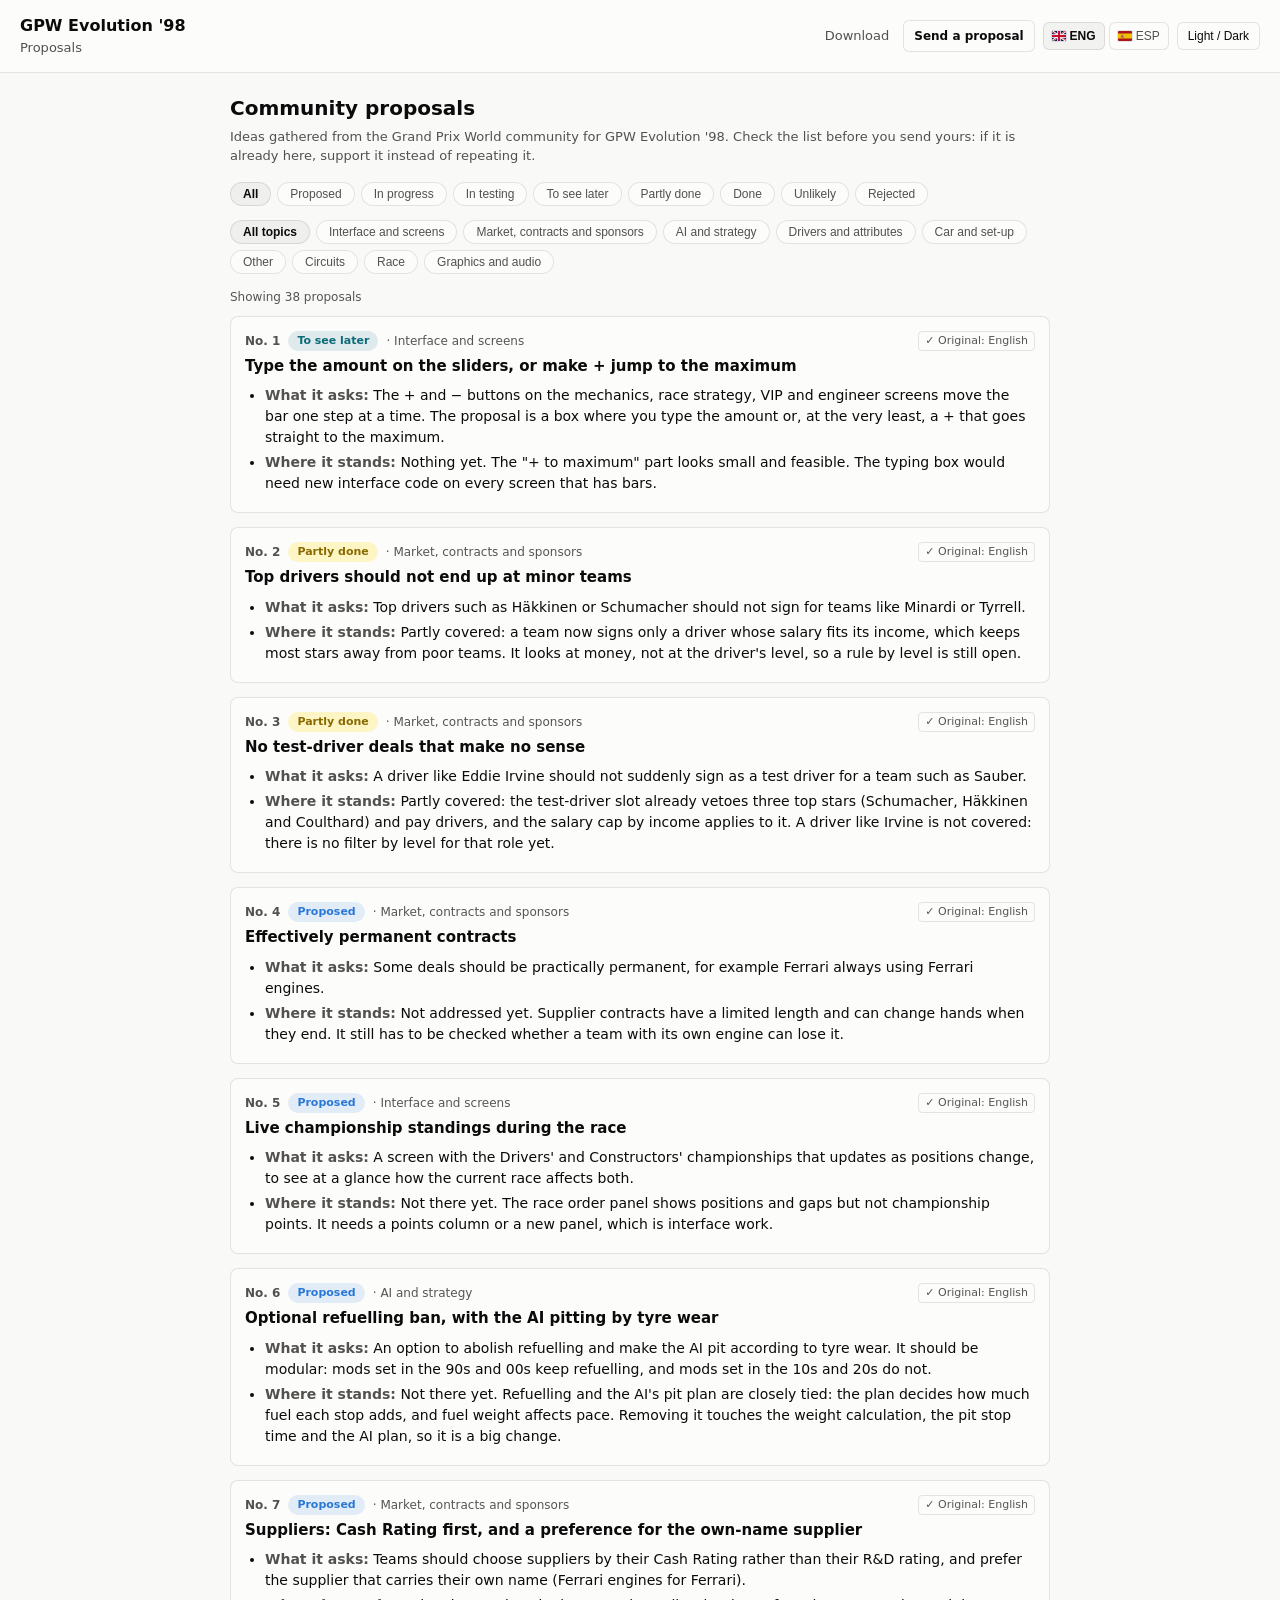
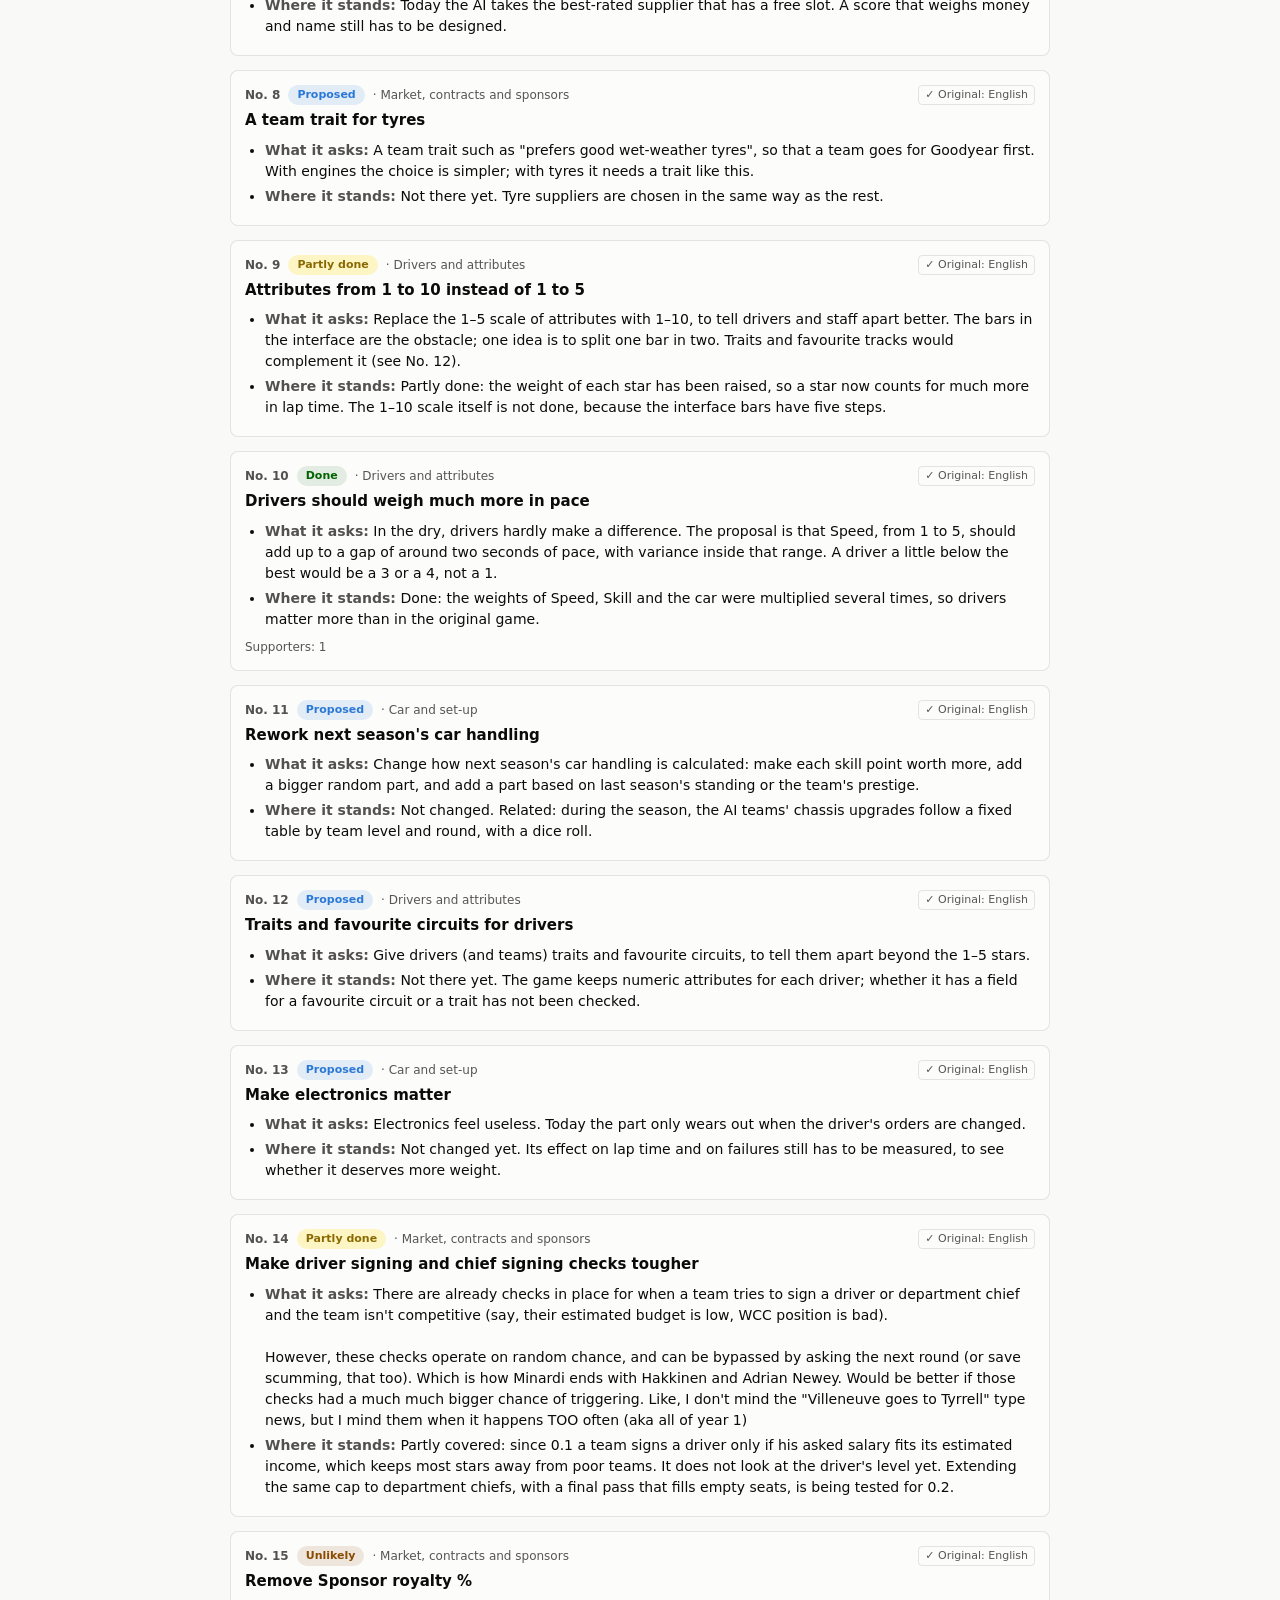
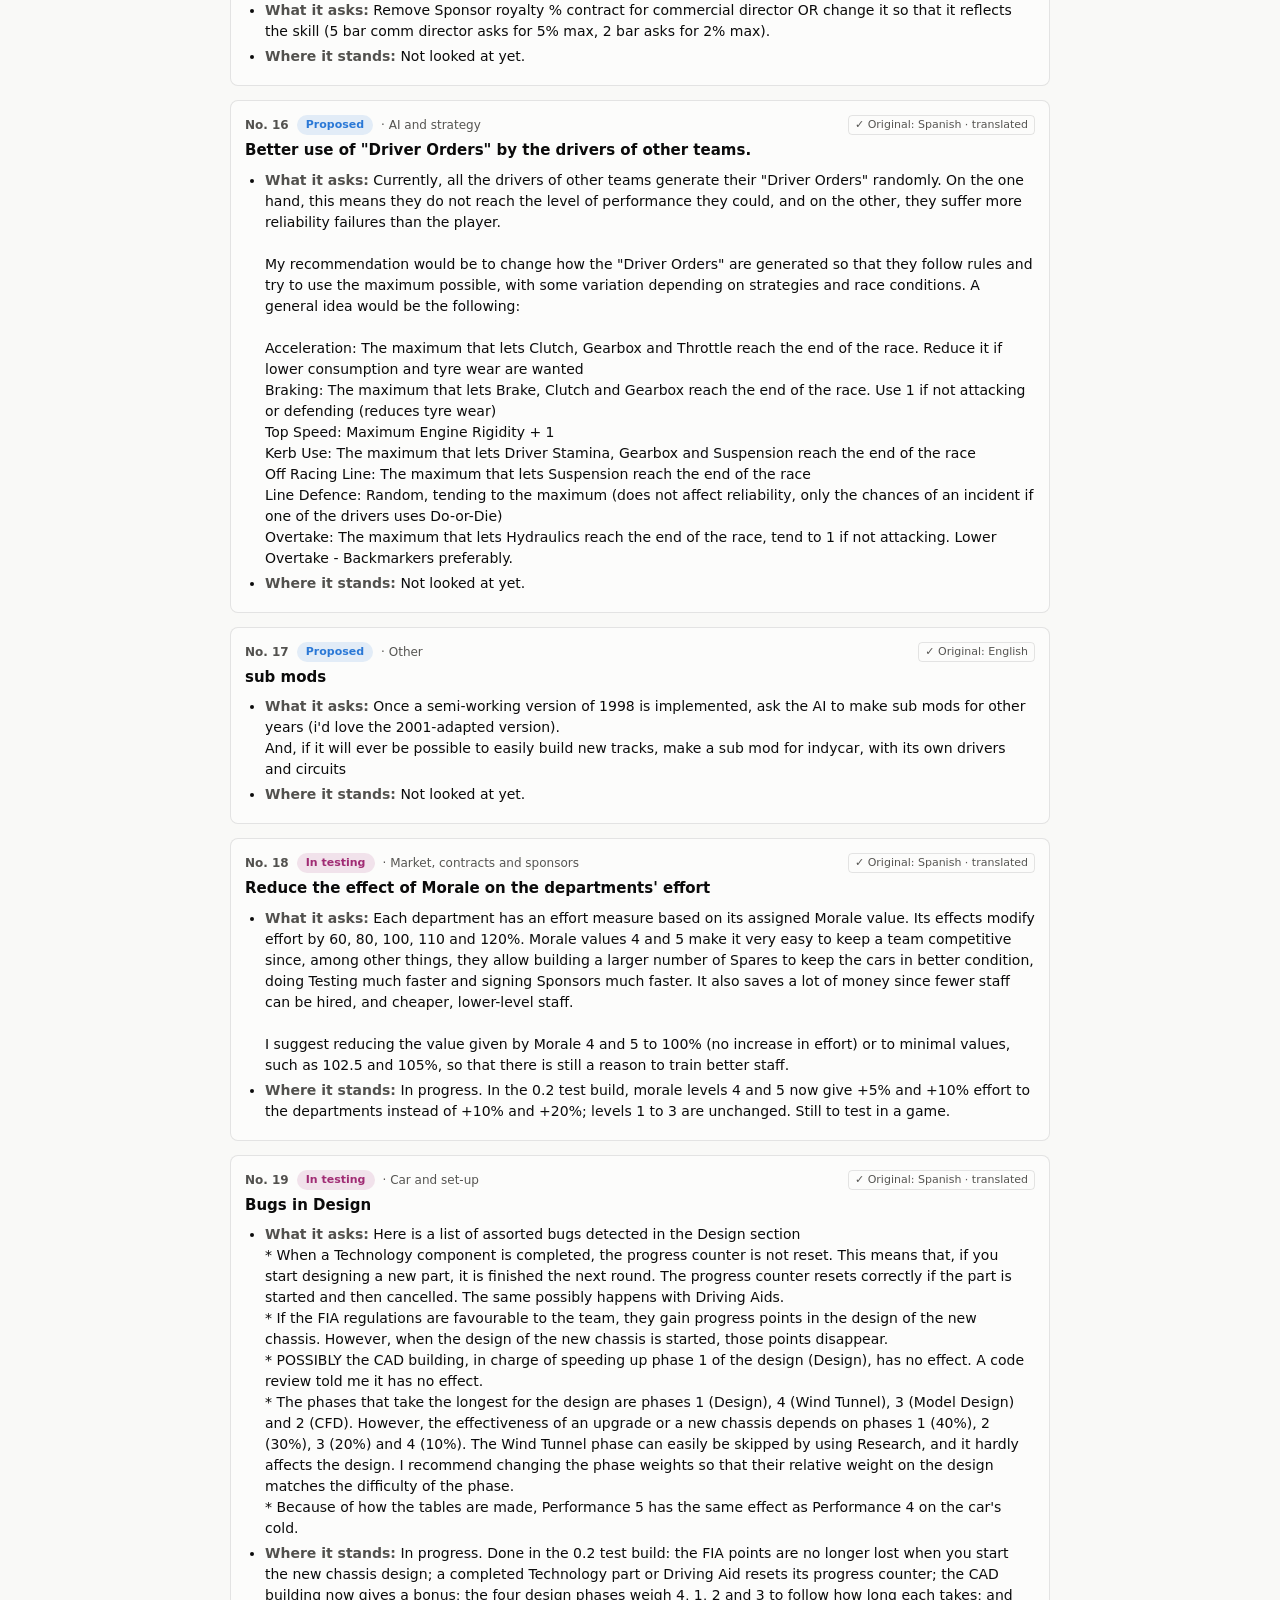
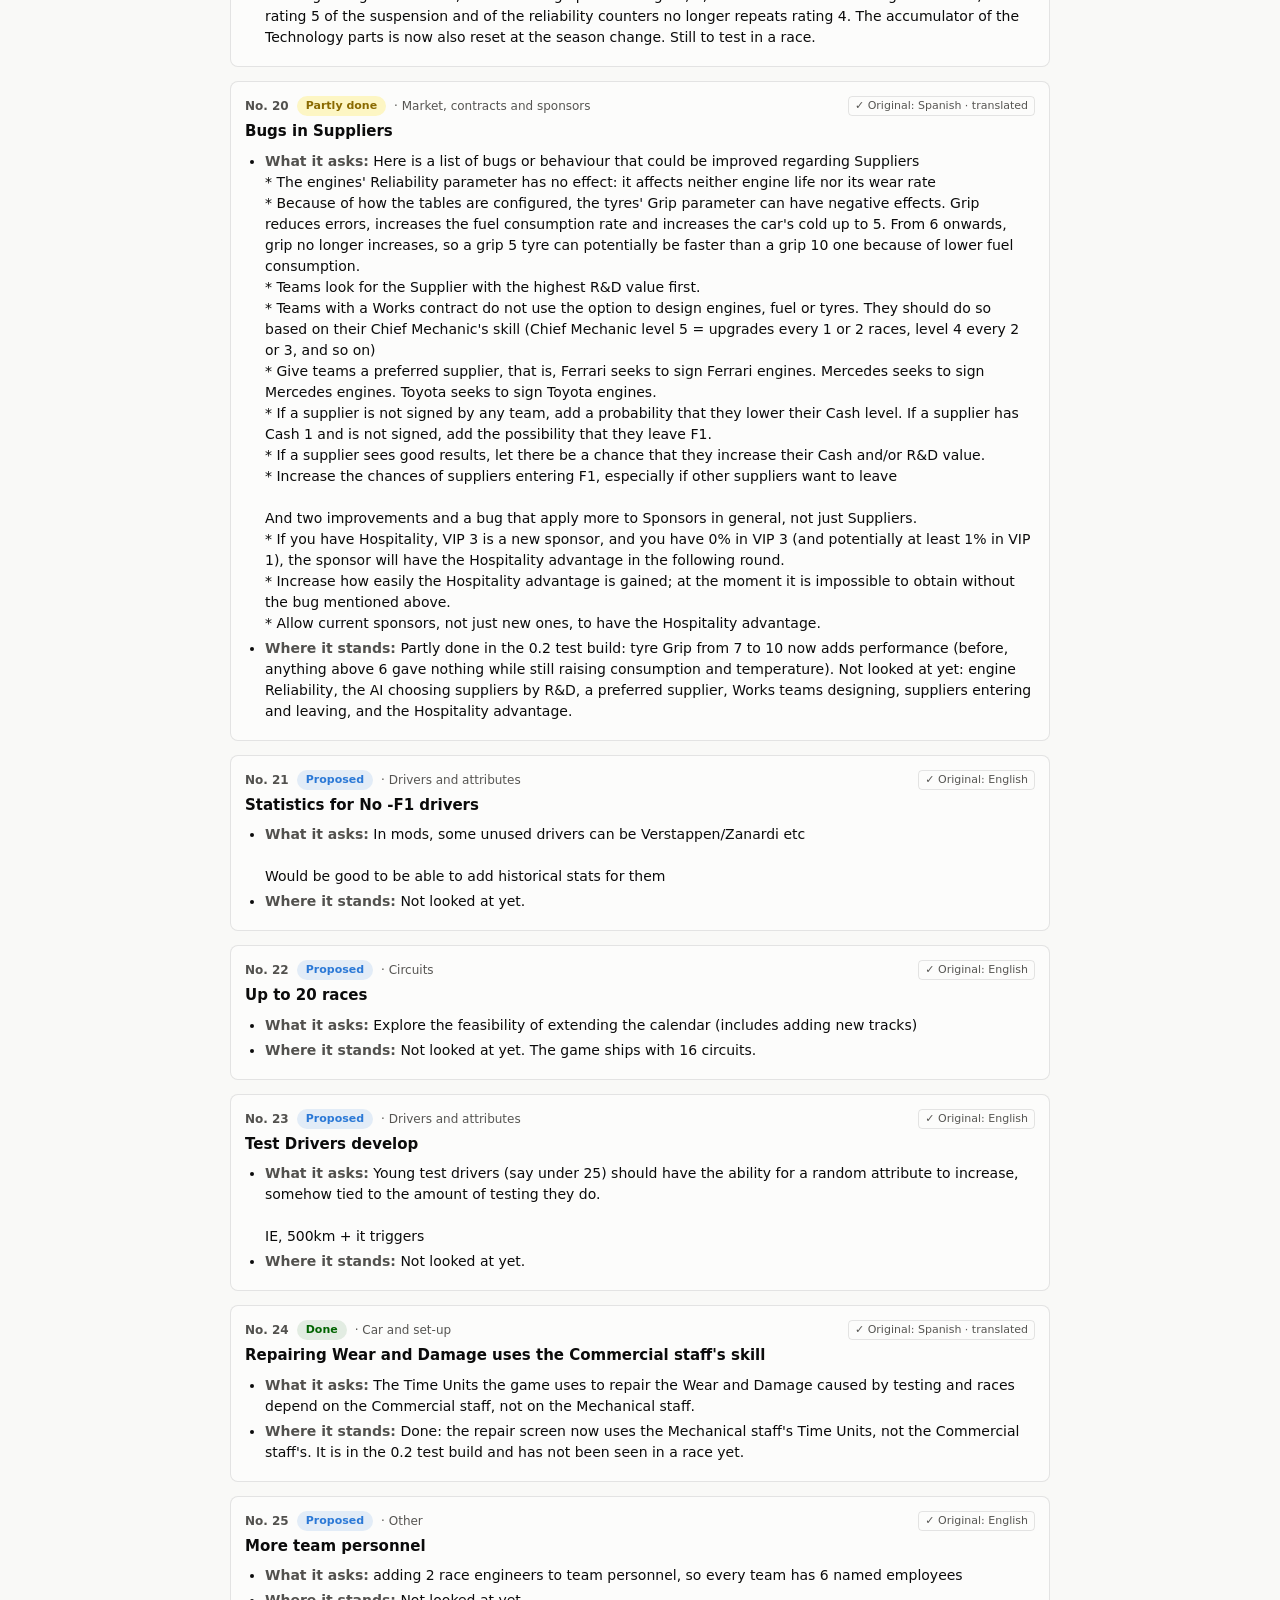
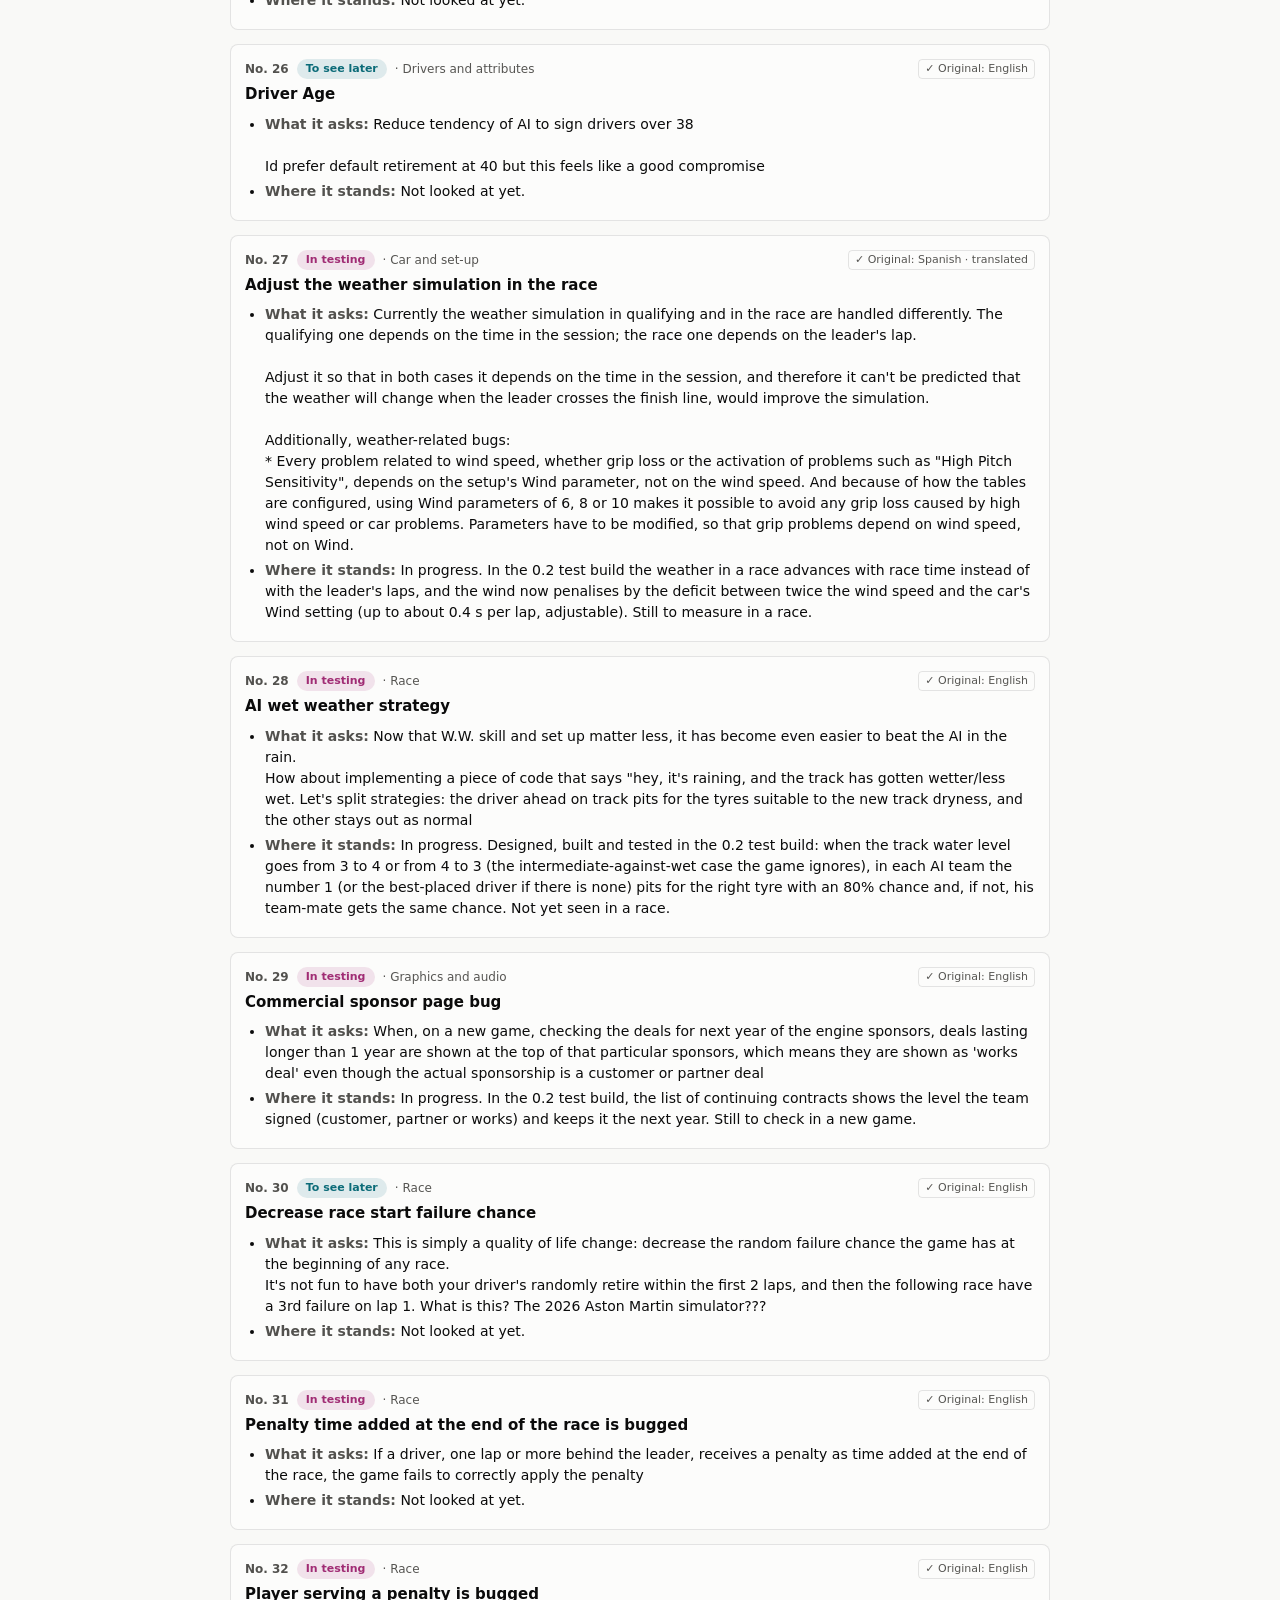
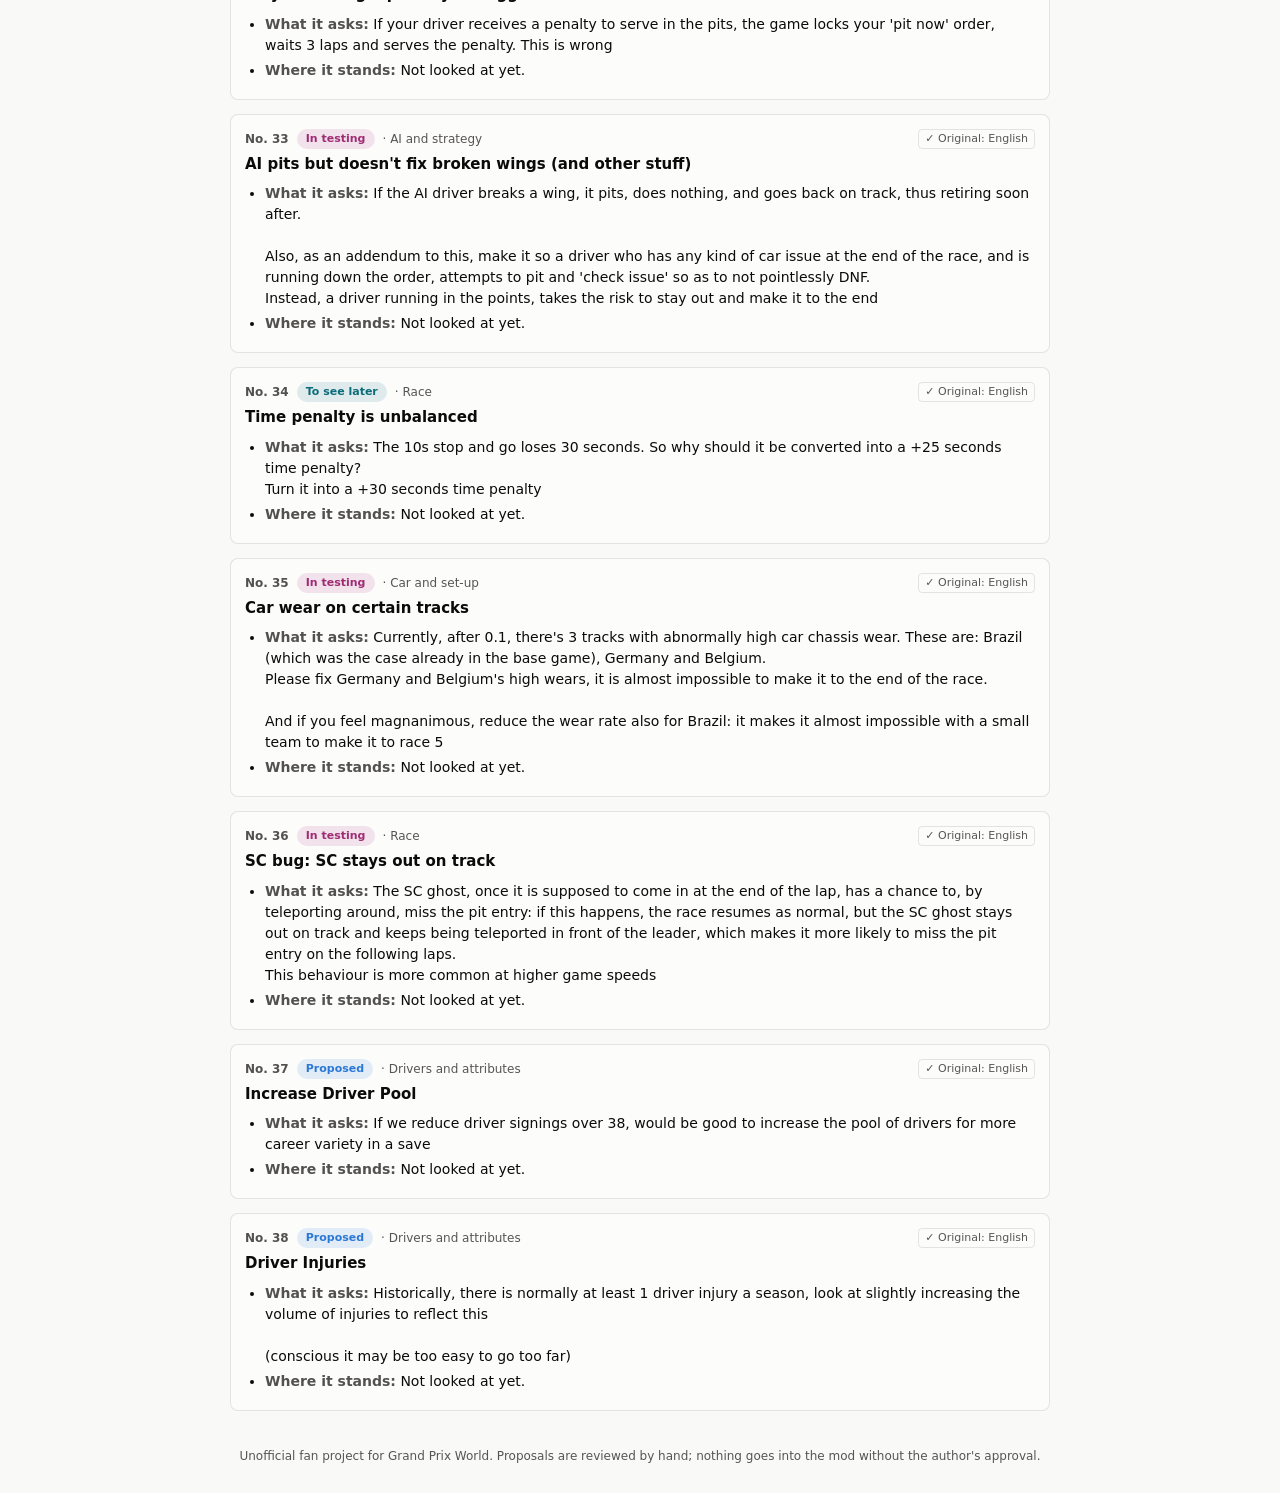
==== commit 28b3f4c8: "Proposal 18: morale levels 4 and 5 now give +5% and +10% effort Co-Authored-By: Claude Sonnet 5.5 <n" ====
--- a/index.html
+++ b/index.html
@@ -194,7 +194,7 @@
   <h3><span class="i18n-en">Reduce the effect of Morale on the departments&#x27; effort</span><span class="i18n-es">Reducir el efecto de Morale sobre el esfuerzo de los departamentos</span></h3>
   <ul>
     <li><span class="etiqueta-detalle"><span class="i18n-en">What it asks:</span><span class="i18n-es">Qué pide:</span></span> <span class="i18n-en">Each department has an effort measure based on its assigned Morale value. Its effects modify effort by 60, 80, 100, 110 and 120%. Morale values 4 and 5 make it very easy to keep a team competitive since, among other things, they allow building a larger number of Spares to keep the cars in better condition, doing Testing much faster and signing Sponsors much faster. It also saves a lot of money since fewer staff can be hired, and cheaper, lower-level staff.<br><br>I suggest reducing the value given by Morale 4 and 5 to 100% (no increase in effort) or to minimal values, such as 102.5 and 105%, so that there is still a reason to train better staff.</span><span class="i18n-es">Cada departamento tiene tiene una medida de esfuerzo que viene basada en el valor de Morale asignado. Sus efectos son de modificar el esfuerzo por 60, 80, 100, 110 y 120%. Los valores de Morale 4 y 5 hacen que sea muy fácil mantener un equipo competitivo ya que, entre otros, permiten construir un mayor número de Spares para mantener a los autos en mejor condición, hacer Testing mucho más rápido y firmar Sponsors mucho más rápido. También permite ahorrar mucho dinero ya que se puede firmar menos personal, y personal menor que es más barato.<br><br>Sugiero reducir el valor proporcionado por Morale 4 y 5 a 100% (no aumenta esfuerzo) o.a valores mínimos, como 102.5 y 105%, para que aún exista calor en formar mejor personal.</span></li>
-    <li><span class="etiqueta-detalle"><span class="i18n-en">Where it stands:</span><span class="i18n-es">Cómo está:</span></span> <span class="i18n-en">In progress. In the 0.2 test build, morale levels 4 and 5 now give +3% and +5% effort to the departments instead of +10% and +20%; levels 1 to 3 are unchanged. The exact values are open to discussion. Still to test in a game.</span><span class="i18n-es">En curso. En la versión de prueba 0.2, la moral 4 y 5 da ahora +3 % y +5 % de esfuerzo a los departamentos en lugar de +10 % y +20 %; los niveles 1 a 3 no cambian. Los valores exactos se pueden discutir. Falta probarlo en partida.</span></li>
+    <li><span class="etiqueta-detalle"><span class="i18n-en">Where it stands:</span><span class="i18n-es">Cómo está:</span></span> <span class="i18n-en">In progress. In the 0.2 test build, morale levels 4 and 5 now give +5% and +10% effort to the departments instead of +10% and +20%; levels 1 to 3 are unchanged. Still to test in a game.</span><span class="i18n-es">En curso. En la versión de prueba 0.2, la moral 4 y 5 da ahora +5 % y +10 % de esfuerzo a los departamentos en lugar de +10 % y +20 %; los niveles 1 a 3 no cambian. Falta probarlo en partida.</span></li>
   </ul>
 </article>
 <article class="propuesta" id="p19" data-estado="testing" data-categoria="car">
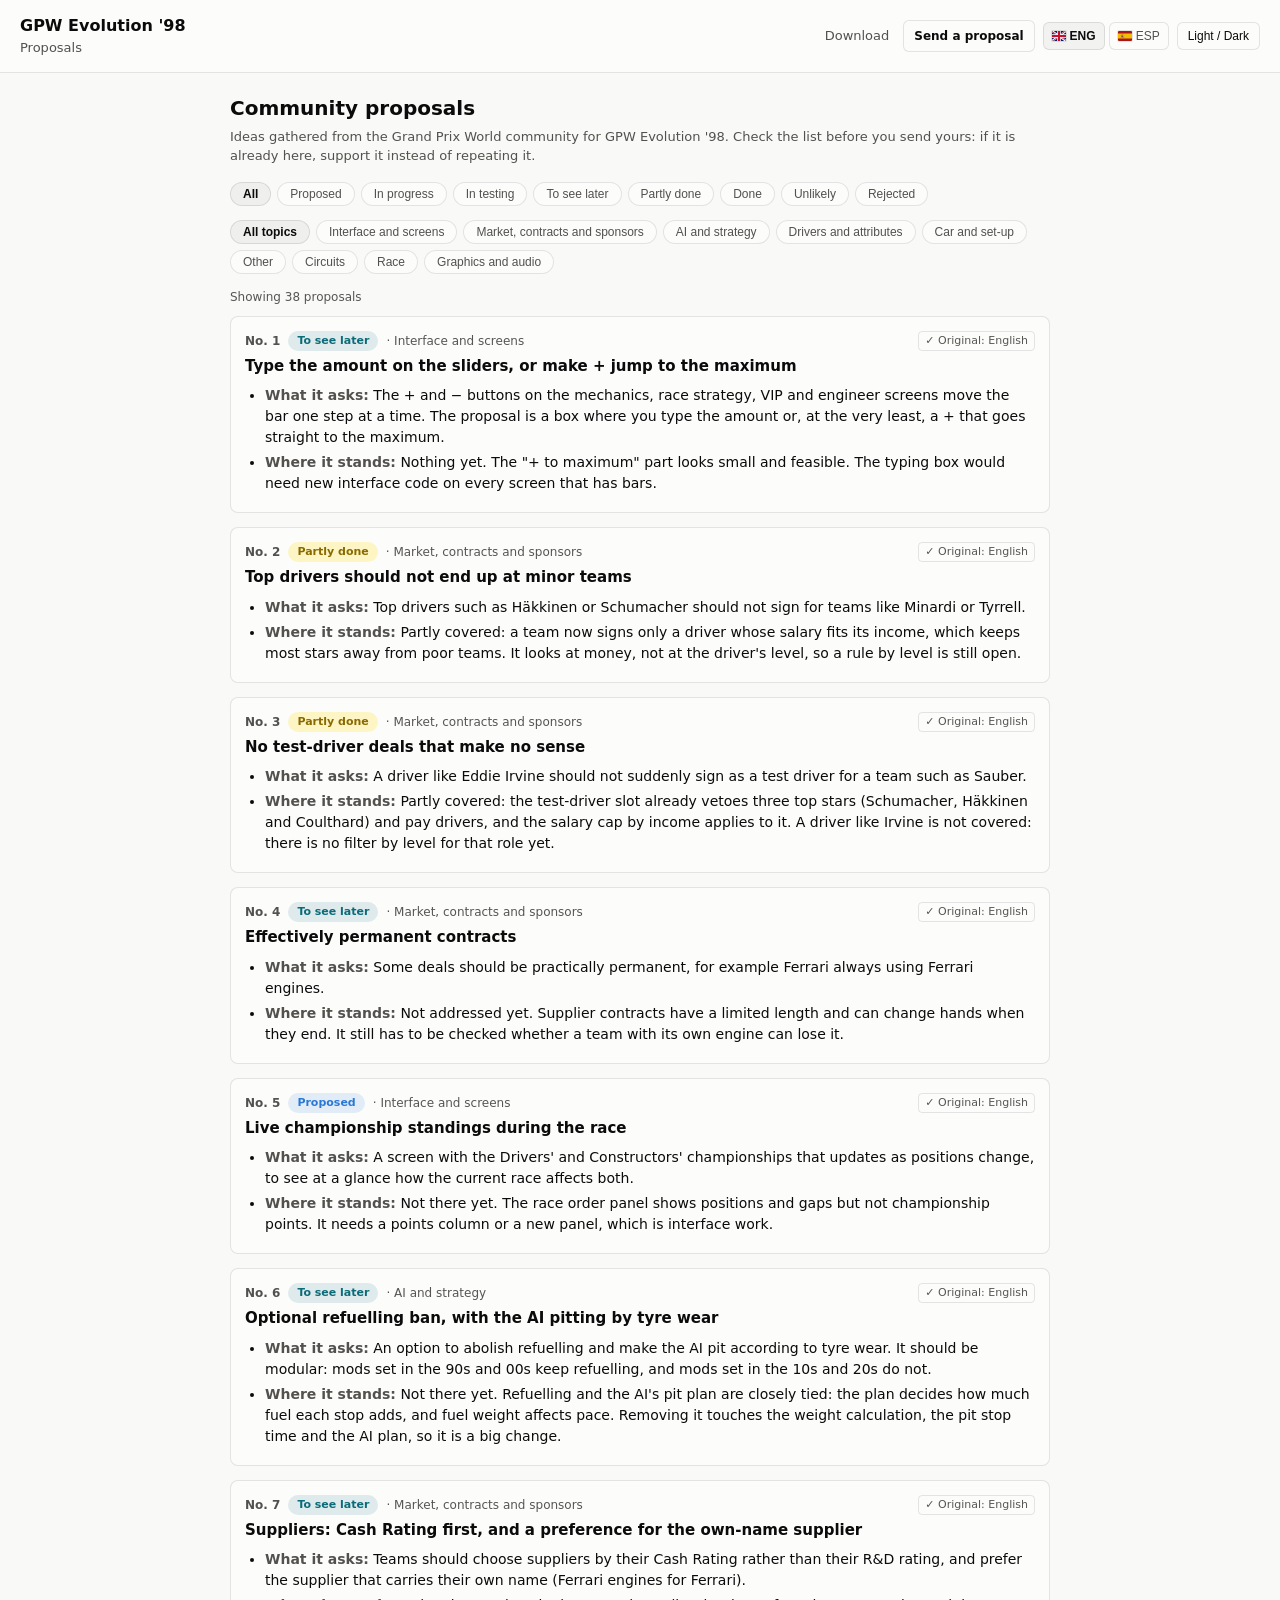
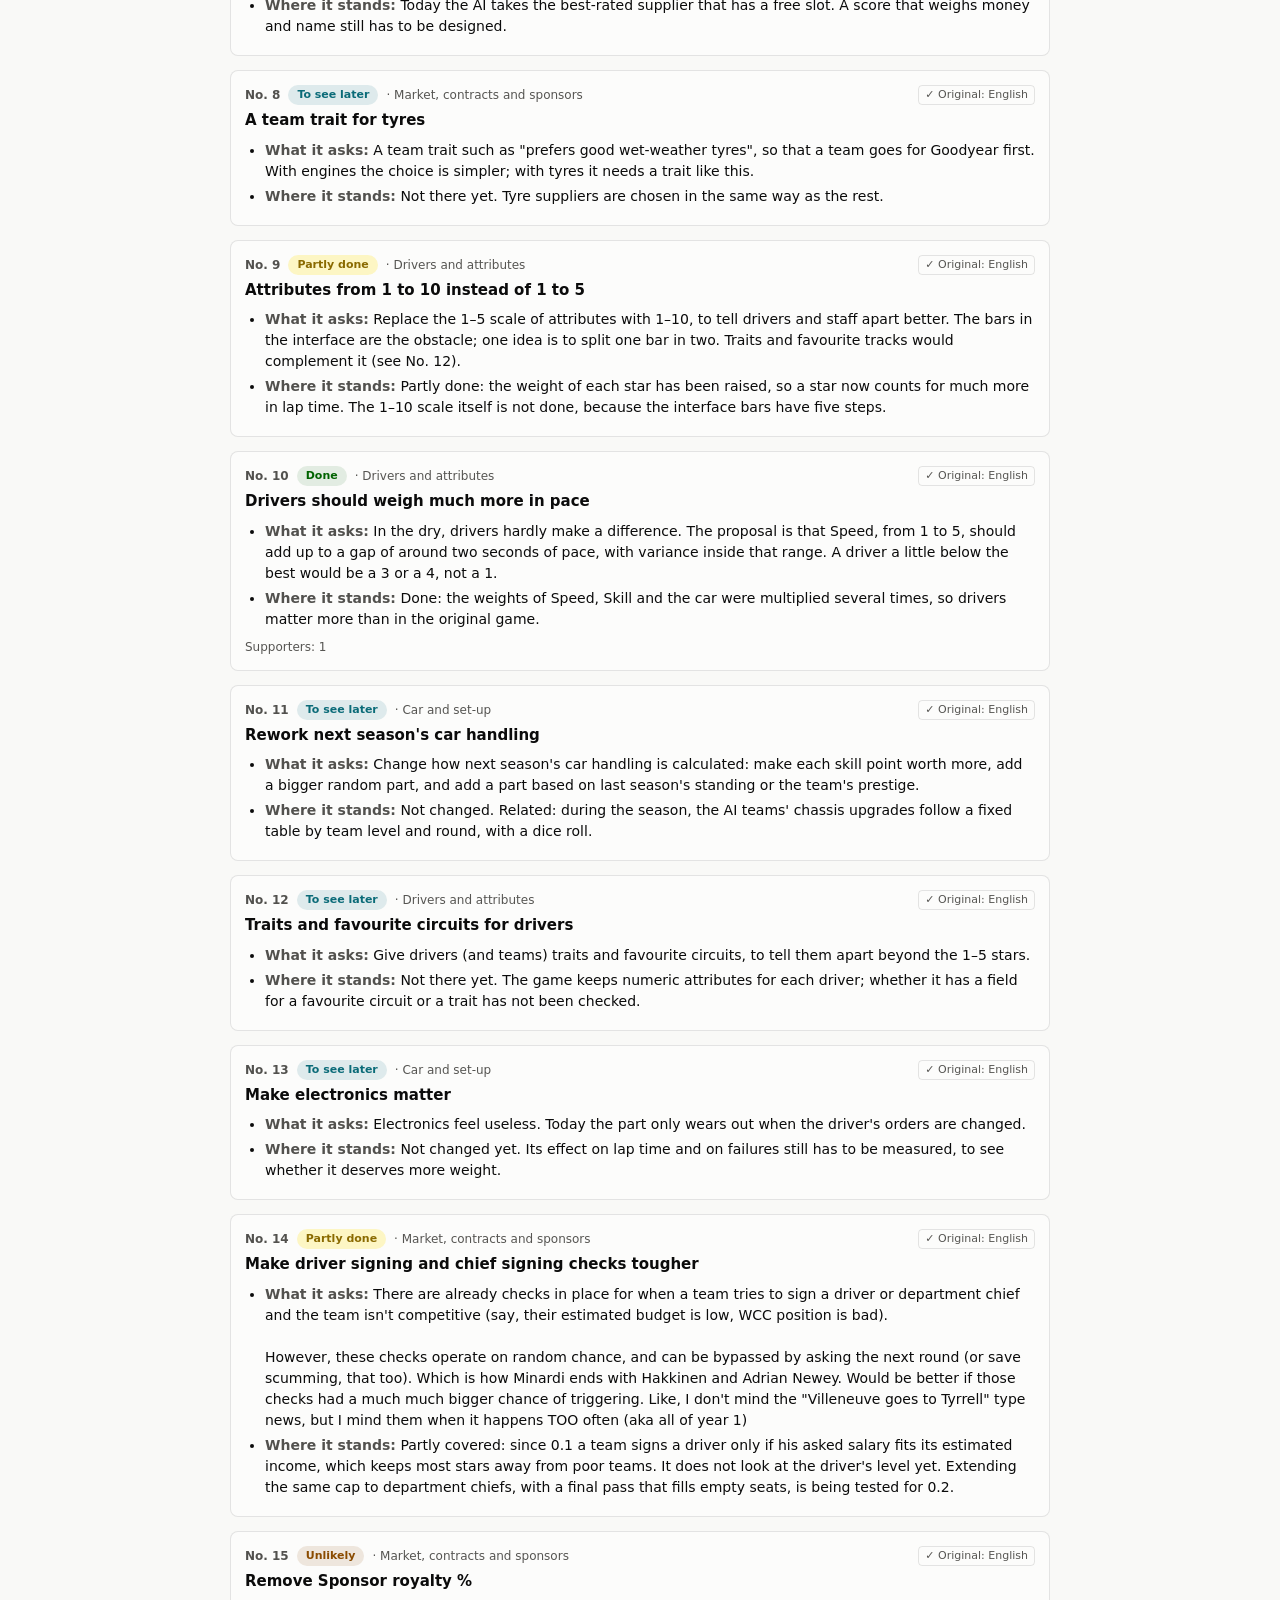
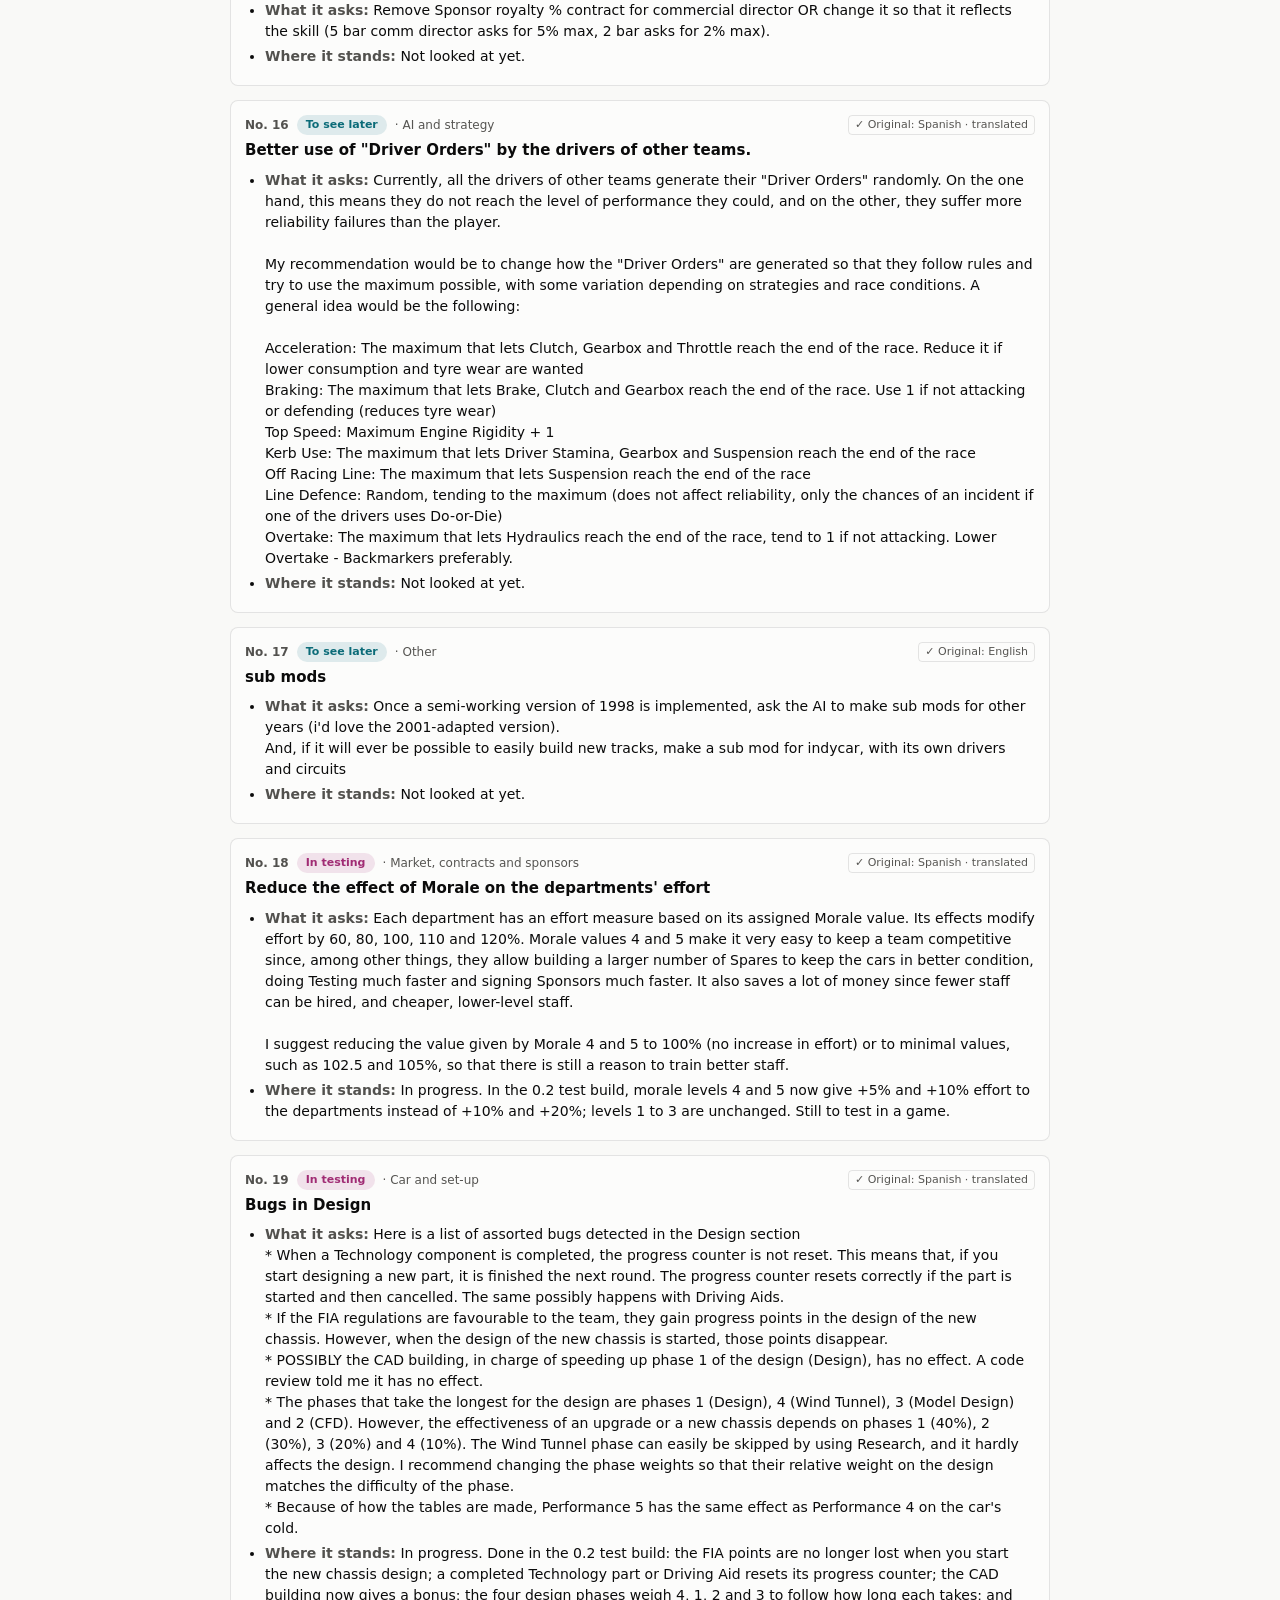
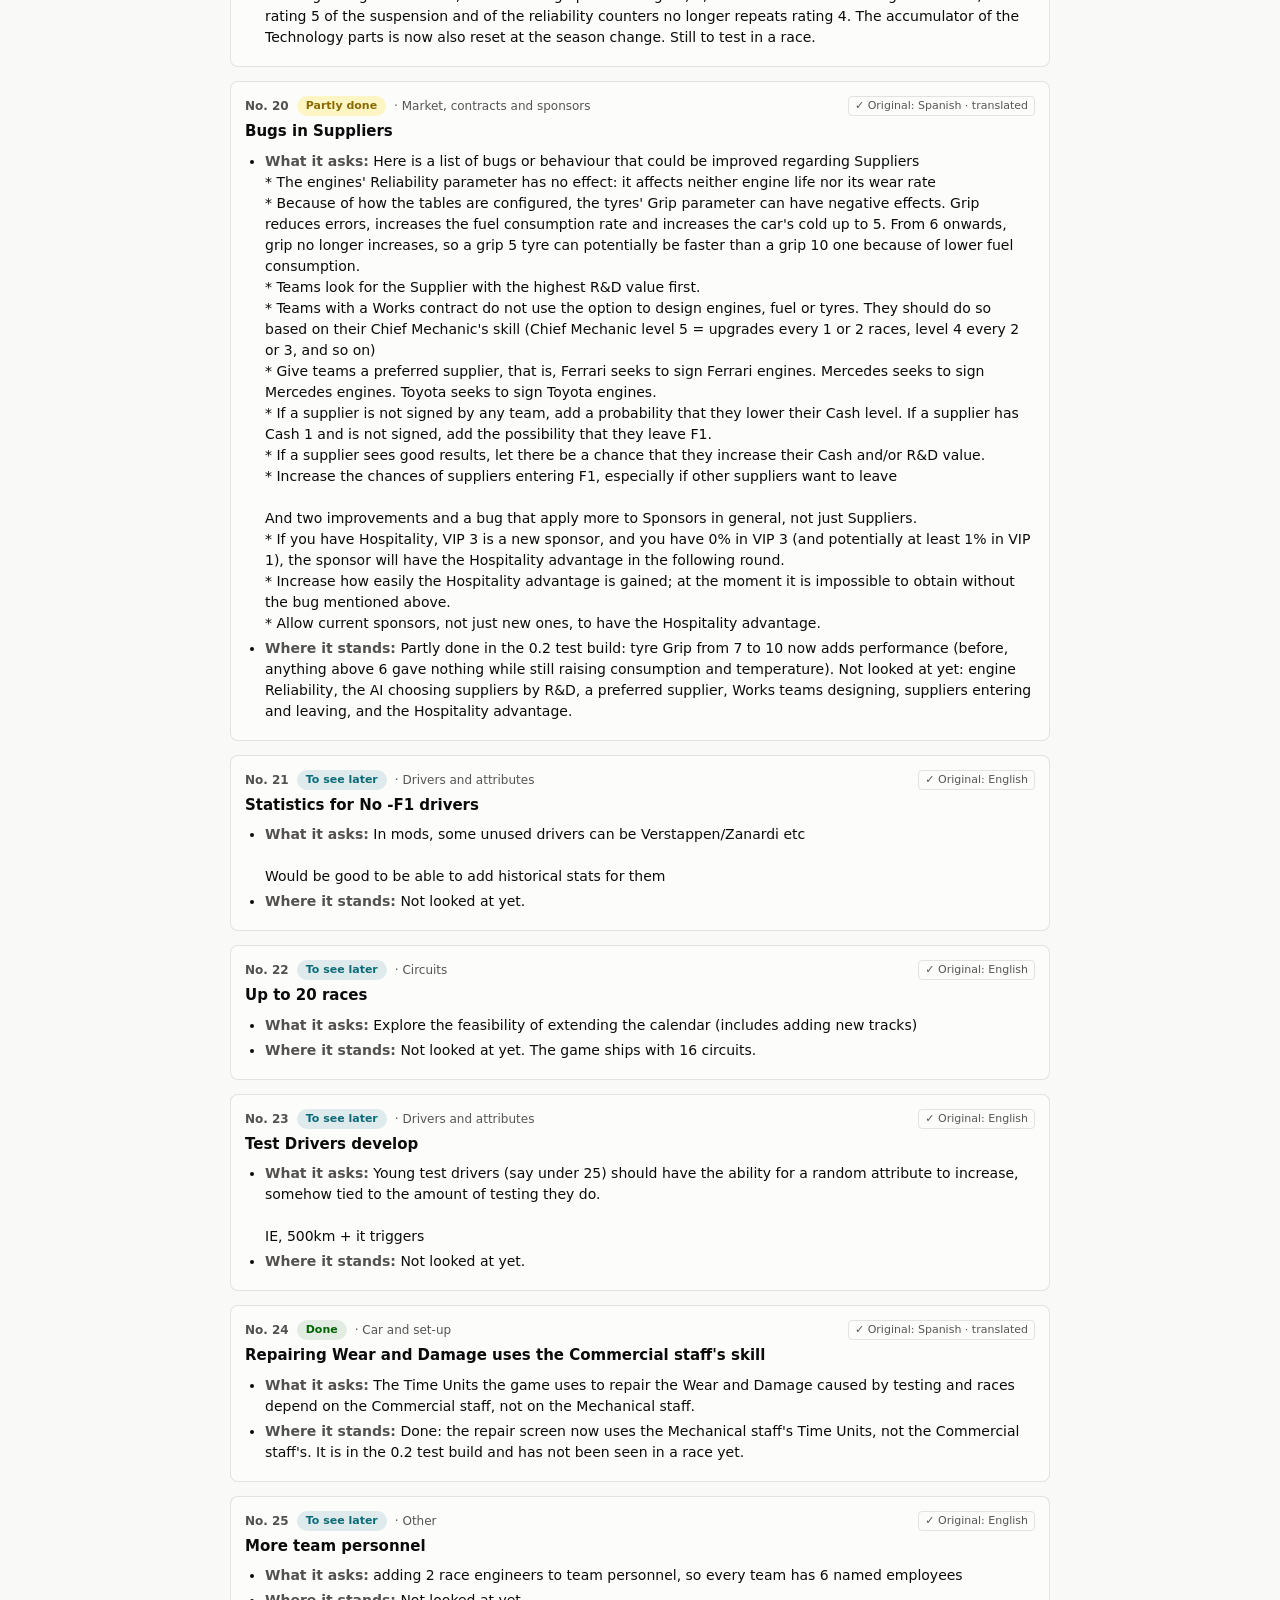
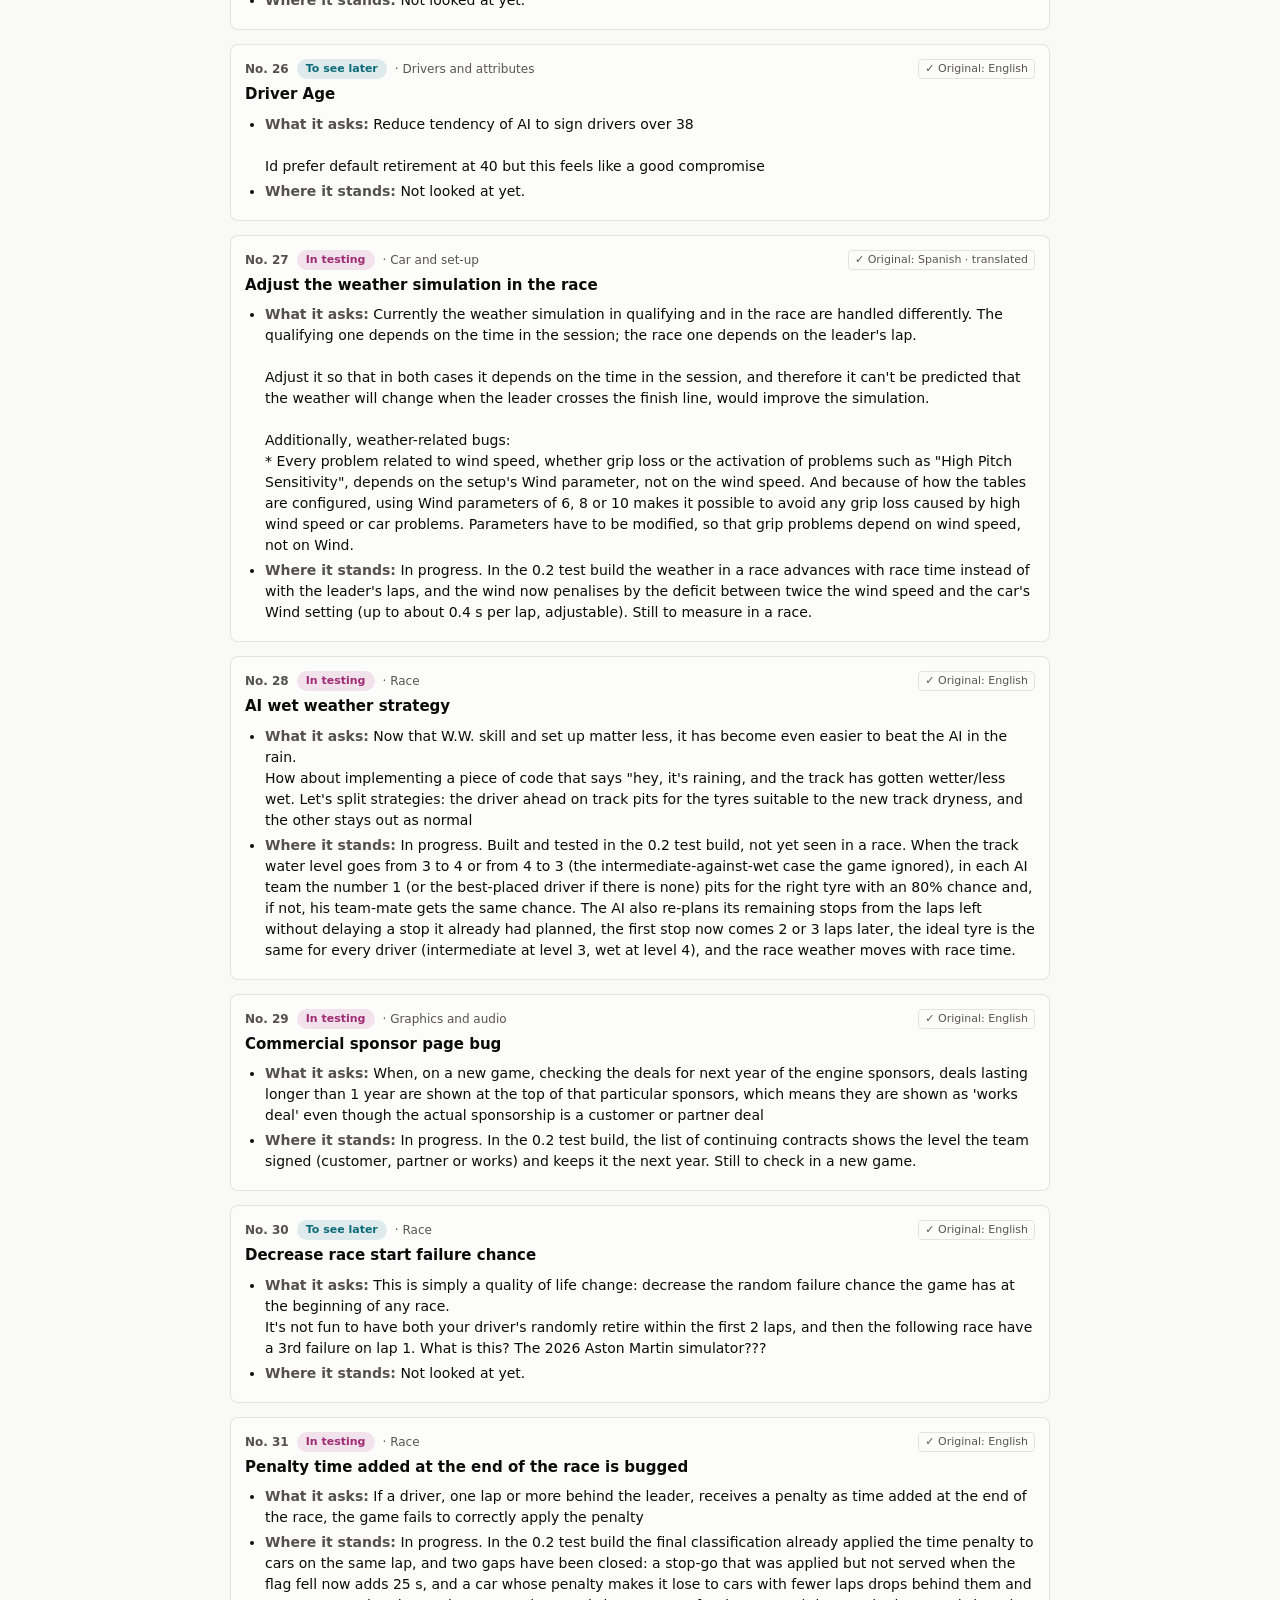
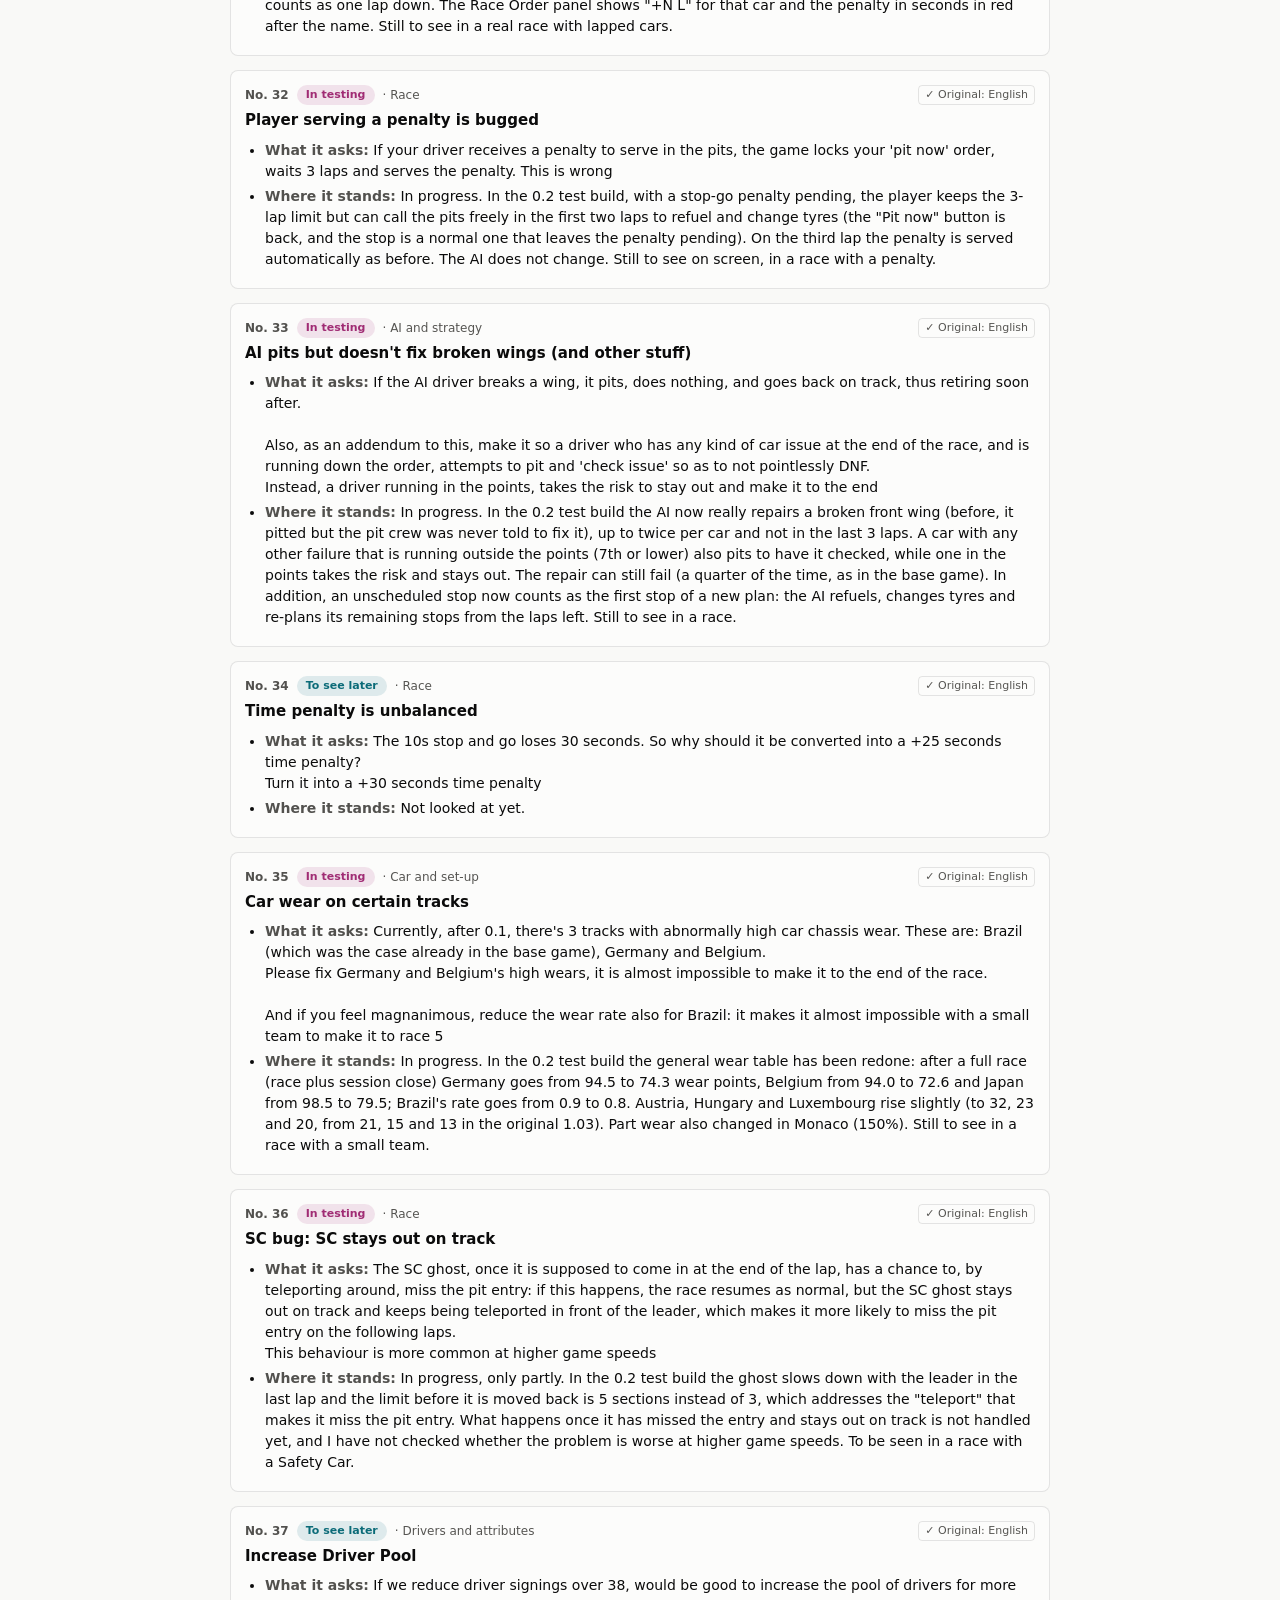
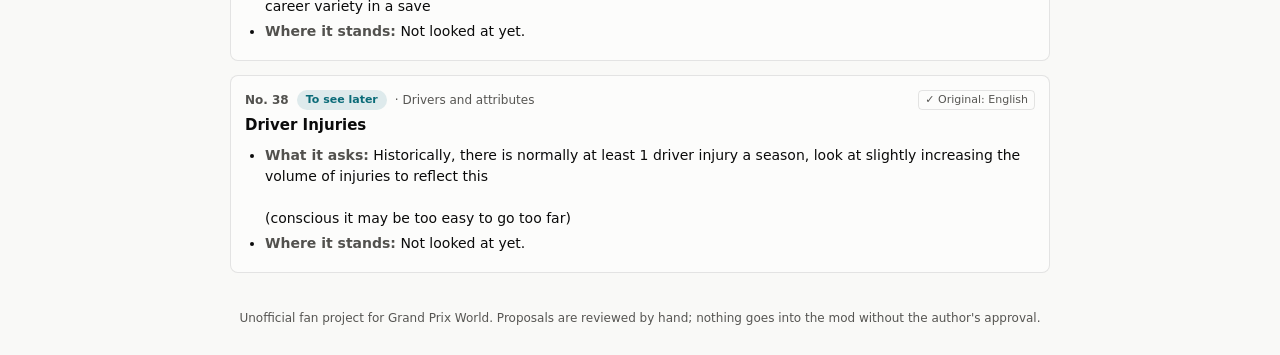
==== commit ea23ad1c: ""To see later" for 15 proposals; "where it stands" rewritten for every proposal in testing Proposals" ====
--- a/index.html
+++ b/index.html
@@ -76,8 +76,8 @@
     <li><span class="etiqueta-detalle"><span class="i18n-en">Where it stands:</span><span class="i18n-es">Cómo está:</span></span> <span class="i18n-en">Partly covered: the test-driver slot already vetoes three top stars (Schumacher, Häkkinen and Coulthard) and pay drivers, and the salary cap by income applies to it. A driver like Irvine is not covered: there is no filter by level for that role yet.</span><span class="i18n-es">Cubierta en parte: la plaza de probador ya veta a tres grandes estrellas (Schumacher, Häkkinen y Coulthard) y a los pilotos de pago, y el tope de sueldo por ingresos también se aplica. Un piloto como Irvine no está cubierto: todavía no hay filtro por nivel para ese puesto.</span></li>
   </ul>
 </article>
-<article class="propuesta" id="p4" data-estado="proposed" data-categoria="market">
-  <div class="cabecera-propuesta"><span class="numero"><span class="i18n-en">No. 4</span><span class="i18n-es">N.º 4</span></span> <span class="estado proposed"><span class="i18n-en">Proposed</span><span class="i18n-es">Propuesta</span></span> <span class="categoria">· <span class="i18n-en">Market, contracts and sponsors</span><span class="i18n-es">Mercado, contratos y patrocinadores</span></span> <span class="idioma-original"><span class="i18n-en">Original: English</span><span class="i18n-es">Original: inglés · traducido</span></span></div>
+<article class="propuesta" id="p4" data-estado="later" data-categoria="market">
+  <div class="cabecera-propuesta"><span class="numero"><span class="i18n-en">No. 4</span><span class="i18n-es">N.º 4</span></span> <span class="estado later"><span class="i18n-en">To see later</span><span class="i18n-es">A ver más adelante</span></span> <span class="categoria">· <span class="i18n-en">Market, contracts and sponsors</span><span class="i18n-es">Mercado, contratos y patrocinadores</span></span> <span class="idioma-original"><span class="i18n-en">Original: English</span><span class="i18n-es">Original: inglés · traducido</span></span></div>
   <h3><span class="i18n-en">Effectively permanent contracts</span><span class="i18n-es">Contratos prácticamente permanentes</span></h3>
   <ul>
     <li><span class="etiqueta-detalle"><span class="i18n-en">What it asks:</span><span class="i18n-es">Qué pide:</span></span> <span class="i18n-en">Some deals should be practically permanent, for example Ferrari always using Ferrari engines.</span><span class="i18n-es">Algunos acuerdos deberían ser prácticamente permanentes, por ejemplo que Ferrari use siempre motores Ferrari.</span></li>
@@ -92,24 +92,24 @@
     <li><span class="etiqueta-detalle"><span class="i18n-en">Where it stands:</span><span class="i18n-es">Cómo está:</span></span> <span class="i18n-en">Not there yet. The race order panel shows positions and gaps but not championship points. It needs a points column or a new panel, which is interface work.</span><span class="i18n-es">Todavía no existe. El panel de orden de carrera enseña posiciones y diferencias, pero no puntos del campeonato. Haría falta una columna de puntos o un panel nuevo, y eso es trabajo de interfaz.</span></li>
   </ul>
 </article>
-<article class="propuesta" id="p6" data-estado="proposed" data-categoria="ai">
-  <div class="cabecera-propuesta"><span class="numero"><span class="i18n-en">No. 6</span><span class="i18n-es">N.º 6</span></span> <span class="estado proposed"><span class="i18n-en">Proposed</span><span class="i18n-es">Propuesta</span></span> <span class="categoria">· <span class="i18n-en">AI and strategy</span><span class="i18n-es">IA y estrategia</span></span> <span class="idioma-original"><span class="i18n-en">Original: English</span><span class="i18n-es">Original: inglés · traducido</span></span></div>
+<article class="propuesta" id="p6" data-estado="later" data-categoria="ai">
+  <div class="cabecera-propuesta"><span class="numero"><span class="i18n-en">No. 6</span><span class="i18n-es">N.º 6</span></span> <span class="estado later"><span class="i18n-en">To see later</span><span class="i18n-es">A ver más adelante</span></span> <span class="categoria">· <span class="i18n-en">AI and strategy</span><span class="i18n-es">IA y estrategia</span></span> <span class="idioma-original"><span class="i18n-en">Original: English</span><span class="i18n-es">Original: inglés · traducido</span></span></div>
   <h3><span class="i18n-en">Optional refuelling ban, with the AI pitting by tyre wear</span><span class="i18n-es">Prohibir el repostaje como opción, con la IA parando por desgaste</span></h3>
   <ul>
     <li><span class="etiqueta-detalle"><span class="i18n-en">What it asks:</span><span class="i18n-es">Qué pide:</span></span> <span class="i18n-en">An option to abolish refuelling and make the AI pit according to tyre wear. It should be modular: mods set in the 90s and 00s keep refuelling, and mods set in the 10s and 20s do not.</span><span class="i18n-es">Una opción para abolir el repostaje y que la IA pare según el desgaste de los neumáticos. Debería ser modular: los mods de los noventa y los dos mil conservan el repostaje, y los de los diez y los veinte no.</span></li>
     <li><span class="etiqueta-detalle"><span class="i18n-en">Where it stands:</span><span class="i18n-es">Cómo está:</span></span> <span class="i18n-en">Not there yet. Refuelling and the AI&#x27;s pit plan are closely tied: the plan decides how much fuel each stop adds, and fuel weight affects pace. Removing it touches the weight calculation, the pit stop time and the AI plan, so it is a big change.</span><span class="i18n-es">Todavía no existe. El repostaje y el plan de paradas de la IA están muy ligados: el plan decide cuánta gasolina añade cada parada, y el peso del combustible afecta al ritmo. Quitarlo toca el cálculo del peso, el tiempo de parada y el plan de la IA, así que es un cambio grande.</span></li>
   </ul>
 </article>
-<article class="propuesta" id="p7" data-estado="proposed" data-categoria="market">
-  <div class="cabecera-propuesta"><span class="numero"><span class="i18n-en">No. 7</span><span class="i18n-es">N.º 7</span></span> <span class="estado proposed"><span class="i18n-en">Proposed</span><span class="i18n-es">Propuesta</span></span> <span class="categoria">· <span class="i18n-en">Market, contracts and sponsors</span><span class="i18n-es">Mercado, contratos y patrocinadores</span></span> <span class="idioma-original"><span class="i18n-en">Original: English</span><span class="i18n-es">Original: inglés · traducido</span></span></div>
+<article class="propuesta" id="p7" data-estado="later" data-categoria="market">
+  <div class="cabecera-propuesta"><span class="numero"><span class="i18n-en">No. 7</span><span class="i18n-es">N.º 7</span></span> <span class="estado later"><span class="i18n-en">To see later</span><span class="i18n-es">A ver más adelante</span></span> <span class="categoria">· <span class="i18n-en">Market, contracts and sponsors</span><span class="i18n-es">Mercado, contratos y patrocinadores</span></span> <span class="idioma-original"><span class="i18n-en">Original: English</span><span class="i18n-es">Original: inglés · traducido</span></span></div>
   <h3><span class="i18n-en">Suppliers: Cash Rating first, and a preference for the own-name supplier</span><span class="i18n-es">Proveedores: primero el Cash Rating, y preferencia por el que lleva su nombre</span></h3>
   <ul>
     <li><span class="etiqueta-detalle"><span class="i18n-en">What it asks:</span><span class="i18n-es">Qué pide:</span></span> <span class="i18n-en">Teams should choose suppliers by their Cash Rating rather than their R&amp;D rating, and prefer the supplier that carries their own name (Ferrari engines for Ferrari).</span><span class="i18n-es">Los equipos deberían elegir proveedor por su Cash Rating y no por su I+D, y preferir al proveedor que lleva su nombre (motores Ferrari para Ferrari).</span></li>
     <li><span class="etiqueta-detalle"><span class="i18n-en">Where it stands:</span><span class="i18n-es">Cómo está:</span></span> <span class="i18n-en">Today the AI takes the best-rated supplier that has a free slot. A score that weighs money and name still has to be designed.</span><span class="i18n-es">Hoy la IA se queda con el proveedor mejor valorado que tenga hueco libre. Falta diseñar una puntuación que pese el dinero y el nombre.</span></li>
   </ul>
 </article>
-<article class="propuesta" id="p8" data-estado="proposed" data-categoria="market">
-  <div class="cabecera-propuesta"><span class="numero"><span class="i18n-en">No. 8</span><span class="i18n-es">N.º 8</span></span> <span class="estado proposed"><span class="i18n-en">Proposed</span><span class="i18n-es">Propuesta</span></span> <span class="categoria">· <span class="i18n-en">Market, contracts and sponsors</span><span class="i18n-es">Mercado, contratos y patrocinadores</span></span> <span class="idioma-original"><span class="i18n-en">Original: English</span><span class="i18n-es">Original: inglés · traducido</span></span></div>
+<article class="propuesta" id="p8" data-estado="later" data-categoria="market">
+  <div class="cabecera-propuesta"><span class="numero"><span class="i18n-en">No. 8</span><span class="i18n-es">N.º 8</span></span> <span class="estado later"><span class="i18n-en">To see later</span><span class="i18n-es">A ver más adelante</span></span> <span class="categoria">· <span class="i18n-en">Market, contracts and sponsors</span><span class="i18n-es">Mercado, contratos y patrocinadores</span></span> <span class="idioma-original"><span class="i18n-en">Original: English</span><span class="i18n-es">Original: inglés · traducido</span></span></div>
   <h3><span class="i18n-en">A team trait for tyres</span><span class="i18n-es">Un rasgo de equipo para los neumáticos</span></h3>
   <ul>
     <li><span class="etiqueta-detalle"><span class="i18n-en">What it asks:</span><span class="i18n-es">Qué pide:</span></span> <span class="i18n-en">A team trait such as &quot;prefers good wet-weather tyres&quot;, so that a team goes for Goodyear first. With engines the choice is simpler; with tyres it needs a trait like this.</span><span class="i18n-es">Un rasgo de equipo como «prefiere buenos neumáticos de lluvia», para que un equipo vaya primero a por Goodyear. Con los motores la elección es más sencilla; con los neumáticos hace falta un rasgo así.</span></li>
@@ -133,24 +133,24 @@
   </ul>
   <div class="apoyos"><span class="i18n-en">Supporters: 1</span><span class="i18n-es">Apoyos: 1</span></div>
 </article>
-<article class="propuesta" id="p11" data-estado="proposed" data-categoria="car">
-  <div class="cabecera-propuesta"><span class="numero"><span class="i18n-en">No. 11</span><span class="i18n-es">N.º 11</span></span> <span class="estado proposed"><span class="i18n-en">Proposed</span><span class="i18n-es">Propuesta</span></span> <span class="categoria">· <span class="i18n-en">Car and set-up</span><span class="i18n-es">Coche y reglaje</span></span> <span class="idioma-original"><span class="i18n-en">Original: English</span><span class="i18n-es">Original: inglés · traducido</span></span></div>
+<article class="propuesta" id="p11" data-estado="later" data-categoria="car">
+  <div class="cabecera-propuesta"><span class="numero"><span class="i18n-en">No. 11</span><span class="i18n-es">N.º 11</span></span> <span class="estado later"><span class="i18n-en">To see later</span><span class="i18n-es">A ver más adelante</span></span> <span class="categoria">· <span class="i18n-en">Car and set-up</span><span class="i18n-es">Coche y reglaje</span></span> <span class="idioma-original"><span class="i18n-en">Original: English</span><span class="i18n-es">Original: inglés · traducido</span></span></div>
   <h3><span class="i18n-en">Rework next season&#x27;s car handling</span><span class="i18n-es">Rehacer el handling del coche de la temporada siguiente</span></h3>
   <ul>
     <li><span class="etiqueta-detalle"><span class="i18n-en">What it asks:</span><span class="i18n-es">Qué pide:</span></span> <span class="i18n-en">Change how next season&#x27;s car handling is calculated: make each skill point worth more, add a bigger random part, and add a part based on last season&#x27;s standing or the team&#x27;s prestige.</span><span class="i18n-es">Cambiar cómo se calcula el handling del coche de la temporada siguiente: que cada punto de habilidad valga más, añadir una parte aleatoria mayor y otra que dependa de la clasificación del año anterior o del prestigio del equipo.</span></li>
     <li><span class="etiqueta-detalle"><span class="i18n-en">Where it stands:</span><span class="i18n-es">Cómo está:</span></span> <span class="i18n-en">Not changed. Related: during the season, the AI teams&#x27; chassis upgrades follow a fixed table by team level and round, with a dice roll.</span><span class="i18n-es">Sin cambios. Relacionado: durante la temporada, las mejoras de chasis de los equipos de la IA siguen una tabla fija por nivel de equipo y ronda, con una tirada de dado.</span></li>
   </ul>
 </article>
-<article class="propuesta" id="p12" data-estado="proposed" data-categoria="drivers">
-  <div class="cabecera-propuesta"><span class="numero"><span class="i18n-en">No. 12</span><span class="i18n-es">N.º 12</span></span> <span class="estado proposed"><span class="i18n-en">Proposed</span><span class="i18n-es">Propuesta</span></span> <span class="categoria">· <span class="i18n-en">Drivers and attributes</span><span class="i18n-es">Pilotos y atributos</span></span> <span class="idioma-original"><span class="i18n-en">Original: English</span><span class="i18n-es">Original: inglés · traducido</span></span></div>
+<article class="propuesta" id="p12" data-estado="later" data-categoria="drivers">
+  <div class="cabecera-propuesta"><span class="numero"><span class="i18n-en">No. 12</span><span class="i18n-es">N.º 12</span></span> <span class="estado later"><span class="i18n-en">To see later</span><span class="i18n-es">A ver más adelante</span></span> <span class="categoria">· <span class="i18n-en">Drivers and attributes</span><span class="i18n-es">Pilotos y atributos</span></span> <span class="idioma-original"><span class="i18n-en">Original: English</span><span class="i18n-es">Original: inglés · traducido</span></span></div>
   <h3><span class="i18n-en">Traits and favourite circuits for drivers</span><span class="i18n-es">Rasgos y circuitos favoritos para los pilotos</span></h3>
   <ul>
     <li><span class="etiqueta-detalle"><span class="i18n-en">What it asks:</span><span class="i18n-es">Qué pide:</span></span> <span class="i18n-en">Give drivers (and teams) traits and favourite circuits, to tell them apart beyond the 1–5 stars.</span><span class="i18n-es">Dar a los pilotos (y a los equipos) rasgos y circuitos favoritos, para diferenciarlos más allá de las estrellas de 1 a 5.</span></li>
     <li><span class="etiqueta-detalle"><span class="i18n-en">Where it stands:</span><span class="i18n-es">Cómo está:</span></span> <span class="i18n-en">Not there yet. The game keeps numeric attributes for each driver; whether it has a field for a favourite circuit or a trait has not been checked.</span><span class="i18n-es">Todavía no existe. El juego guarda atributos numéricos por piloto; no se ha comprobado si tiene algún campo para un circuito favorito o un rasgo.</span></li>
   </ul>
 </article>
-<article class="propuesta" id="p13" data-estado="proposed" data-categoria="car">
-  <div class="cabecera-propuesta"><span class="numero"><span class="i18n-en">No. 13</span><span class="i18n-es">N.º 13</span></span> <span class="estado proposed"><span class="i18n-en">Proposed</span><span class="i18n-es">Propuesta</span></span> <span class="categoria">· <span class="i18n-en">Car and set-up</span><span class="i18n-es">Coche y reglaje</span></span> <span class="idioma-original"><span class="i18n-en">Original: English</span><span class="i18n-es">Original: inglés · traducido</span></span></div>
+<article class="propuesta" id="p13" data-estado="later" data-categoria="car">
+  <div class="cabecera-propuesta"><span class="numero"><span class="i18n-en">No. 13</span><span class="i18n-es">N.º 13</span></span> <span class="estado later"><span class="i18n-en">To see later</span><span class="i18n-es">A ver más adelante</span></span> <span class="categoria">· <span class="i18n-en">Car and set-up</span><span class="i18n-es">Coche y reglaje</span></span> <span class="idioma-original"><span class="i18n-en">Original: English</span><span class="i18n-es">Original: inglés · traducido</span></span></div>
   <h3><span class="i18n-en">Make electronics matter</span><span class="i18n-es">Que la electrónica importe</span></h3>
   <ul>
     <li><span class="etiqueta-detalle"><span class="i18n-en">What it asks:</span><span class="i18n-es">Qué pide:</span></span> <span class="i18n-en">Electronics feel useless. Today the part only wears out when the driver&#x27;s orders are changed.</span><span class="i18n-es">La electrónica parece inútil. Hoy esa pieza solo se desgasta cuando se cambian las órdenes del piloto.</span></li>
@@ -173,16 +173,16 @@
     <li><span class="etiqueta-detalle"><span class="i18n-en">Where it stands:</span><span class="i18n-es">Cómo está:</span></span> <span class="i18n-en">Not looked at yet.</span><span class="i18n-es">Sin revisar todavía.</span></li>
   </ul>
 </article>
-<article class="propuesta" id="p16" data-estado="proposed" data-categoria="ai">
-  <div class="cabecera-propuesta"><span class="numero"><span class="i18n-en">No. 16</span><span class="i18n-es">N.º 16</span></span> <span class="estado proposed"><span class="i18n-en">Proposed</span><span class="i18n-es">Propuesta</span></span> <span class="categoria">· <span class="i18n-en">AI and strategy</span><span class="i18n-es">IA y estrategia</span></span> <span class="idioma-original"><span class="i18n-en">Original: Spanish · translated</span><span class="i18n-es">Original: español</span></span></div>
+<article class="propuesta" id="p16" data-estado="later" data-categoria="ai">
+  <div class="cabecera-propuesta"><span class="numero"><span class="i18n-en">No. 16</span><span class="i18n-es">N.º 16</span></span> <span class="estado later"><span class="i18n-en">To see later</span><span class="i18n-es">A ver más adelante</span></span> <span class="categoria">· <span class="i18n-en">AI and strategy</span><span class="i18n-es">IA y estrategia</span></span> <span class="idioma-original"><span class="i18n-en">Original: Spanish · translated</span><span class="i18n-es">Original: español</span></span></div>
   <h3><span class="i18n-en">Better use of &quot;Driver Orders&quot; by the drivers of other teams.</span><span class="i18n-es">Mejor uso de las &quot;Driver Orders&quot; por los pilotos de otros equipos.</span></h3>
   <ul>
     <li><span class="etiqueta-detalle"><span class="i18n-en">What it asks:</span><span class="i18n-es">Qué pide:</span></span> <span class="i18n-en">Currently, all the drivers of other teams generate their &quot;Driver Orders&quot; randomly. On the one hand, this means they do not reach the level of performance they could, and on the other, they suffer more reliability failures than the player.<br><br>My recommendation would be to change how the &quot;Driver Orders&quot; are generated so that they follow rules and try to use the maximum possible, with some variation depending on strategies and race conditions. A general idea would be the following:<br><br>Acceleration: The maximum that lets Clutch, Gearbox and Throttle reach the end of the race. Reduce it if lower consumption and tyre wear are wanted<br>Braking: The maximum that lets Brake, Clutch and Gearbox reach the end of the race. Use 1 if not attacking or defending (reduces tyre wear)<br>Top Speed: Maximum Engine Rigidity + 1<br>Kerb Use: The maximum that lets Driver Stamina, Gearbox and Suspension reach the end of the race<br>Off Racing Line: The maximum that lets Suspension reach the end of the race<br>Line Defence: Random, tending to the maximum (does not affect reliability, only the chances of an incident if one of the drivers uses Do-or-Die)<br>Overtake: The maximum that lets Hydraulics reach the end of the race, tend to 1 if not attacking. Lower Overtake - Backmarkers preferably.</span><span class="i18n-es">Actualmente, todos los pilotos de otros equipos generan sus &quot;Driver Orders&quot; de forma aleatoria. Esto provoca, por un lado, que no alcancen el nivel de rendimiento que pudieran obtener, y por otro que sufran más fallos por fiabilidad que el jugador. <br><br>Mi recomendación sería alterar la generación de las &quot;Driver Orders&quot; para que tuvieran reglas que seguir, y tratar de usar el máximo posible, más cierta variación dependiendo de estrategias y condición de carrera. Una idea general sería la siguiente:<br><br>Acceleration: Máximo posible que permita que Clutch, Gearbox y Throttle lleguen a final de carrera. Reducir si se desea menor consumo y desgaste de neumáticos<br>Braking: Máximo posible para que Brake, Clutch y Gearbox lleguen a final de carrera. Usar 1 si no se está atacando o defendiendo (reduce desgaste de neumáticos)<br>Top Speed: Máximo Engine Rigidity + 1<br>Kerb Use: Máximo que permita que Driver Stamina, Gearbox y Suspension lleguen a final de Carrera<br>Off Racing Line: Máximo que permita que Suspension llegue a final de carrera<br>Line Defence: Aleatorio, tendiendo a Máximo (no afecta fiabilidad, solo posibilidades de incidente si uno de los pilotos usa Do-or-Die)<br>Overtake: Máximo que permita que Hydraulics llegue a final de carrera, tender a 1 si no se está atacando. Bajar Overtake - Backmarkers preferiblemente.</span></li>
     <li><span class="etiqueta-detalle"><span class="i18n-en">Where it stands:</span><span class="i18n-es">Cómo está:</span></span> <span class="i18n-en">Not looked at yet.</span><span class="i18n-es">Sin revisar todavía.</span></li>
   </ul>
 </article>
-<article class="propuesta" id="p17" data-estado="proposed" data-categoria="other">
-  <div class="cabecera-propuesta"><span class="numero"><span class="i18n-en">No. 17</span><span class="i18n-es">N.º 17</span></span> <span class="estado proposed"><span class="i18n-en">Proposed</span><span class="i18n-es">Propuesta</span></span> <span class="categoria">· <span class="i18n-en">Other</span><span class="i18n-es">Otra</span></span> <span class="idioma-original"><span class="i18n-en">Original: English</span><span class="i18n-es">Original: inglés · traducido</span></span></div>
+<article class="propuesta" id="p17" data-estado="later" data-categoria="other">
+  <div class="cabecera-propuesta"><span class="numero"><span class="i18n-en">No. 17</span><span class="i18n-es">N.º 17</span></span> <span class="estado later"><span class="i18n-en">To see later</span><span class="i18n-es">A ver más adelante</span></span> <span class="categoria">· <span class="i18n-en">Other</span><span class="i18n-es">Otra</span></span> <span class="idioma-original"><span class="i18n-en">Original: English</span><span class="i18n-es">Original: inglés · traducido</span></span></div>
   <h3><span class="i18n-en">sub mods</span><span class="i18n-es">Submods</span></h3>
   <ul>
     <li><span class="etiqueta-detalle"><span class="i18n-en">What it asks:</span><span class="i18n-es">Qué pide:</span></span> <span class="i18n-en">Once a semi-working version of 1998 is implemented, ask the AI to make sub mods for other years (i&#x27;d love the 2001-adapted version).<br>And, if it will ever be possible to easily build new tracks, make a sub mod for indycar, with its own drivers and circuits</span><span class="i18n-es">Cuando haya una versión de 1998 medio funcional, pedir a la IA que haga submods para otros años (me encantaría la versión adaptada a 2001).<br>Y, si algún día fuera posible construir circuitos nuevos con facilidad, hacer un submod de IndyCar, con sus propios pilotos y circuitos.</span></li>
@@ -213,24 +213,24 @@
     <li><span class="etiqueta-detalle"><span class="i18n-en">Where it stands:</span><span class="i18n-es">Cómo está:</span></span> <span class="i18n-en">Partly done in the 0.2 test build: tyre Grip from 7 to 10 now adds performance (before, anything above 6 gave nothing while still raising consumption and temperature). Not looked at yet: engine Reliability, the AI choosing suppliers by R&amp;D, a preferred supplier, Works teams designing, suppliers entering and leaving, and the Hospitality advantage.</span><span class="i18n-es">Hecha en parte en la versión de prueba 0.2: el Grip del neumático de 7 a 10 ya suma rendimiento (antes, por encima de 6 no daba nada y seguía subiendo el consumo y la temperatura). Sin revisar todavía: la Reliability del motor, que la IA elija proveedor por I+D, un proveedor preferente, que los equipos Works diseñen, la entrada y salida de proveedores y la ventaja de Hospitality.</span></li>
   </ul>
 </article>
-<article class="propuesta" id="p21" data-estado="proposed" data-categoria="drivers">
-  <div class="cabecera-propuesta"><span class="numero"><span class="i18n-en">No. 21</span><span class="i18n-es">N.º 21</span></span> <span class="estado proposed"><span class="i18n-en">Proposed</span><span class="i18n-es">Propuesta</span></span> <span class="categoria">· <span class="i18n-en">Drivers and attributes</span><span class="i18n-es">Pilotos y atributos</span></span> <span class="idioma-original"><span class="i18n-en">Original: English</span><span class="i18n-es">Original: inglés · traducido</span></span></div>
+<article class="propuesta" id="p21" data-estado="later" data-categoria="drivers">
+  <div class="cabecera-propuesta"><span class="numero"><span class="i18n-en">No. 21</span><span class="i18n-es">N.º 21</span></span> <span class="estado later"><span class="i18n-en">To see later</span><span class="i18n-es">A ver más adelante</span></span> <span class="categoria">· <span class="i18n-en">Drivers and attributes</span><span class="i18n-es">Pilotos y atributos</span></span> <span class="idioma-original"><span class="i18n-en">Original: English</span><span class="i18n-es">Original: inglés · traducido</span></span></div>
   <h3><span class="i18n-en">Statistics for No -F1 drivers</span><span class="i18n-es">Estadísticas para los pilotos que no son de F1</span></h3>
   <ul>
     <li><span class="etiqueta-detalle"><span class="i18n-en">What it asks:</span><span class="i18n-es">Qué pide:</span></span> <span class="i18n-en">In mods, some unused drivers can be Verstappen/Zanardi etc<br><br>Would be good to be able to add historical stats for them</span><span class="i18n-es">En los mods, algunos pilotos sin usar pueden ser Verstappen, Zanardi, etc.<br><br>Estaría bien poder añadirles estadísticas históricas.</span></li>
     <li><span class="etiqueta-detalle"><span class="i18n-en">Where it stands:</span><span class="i18n-es">Cómo está:</span></span> <span class="i18n-en">Not looked at yet.</span><span class="i18n-es">Sin revisar todavía.</span></li>
   </ul>
 </article>
-<article class="propuesta" id="p22" data-estado="proposed" data-categoria="circuits">
-  <div class="cabecera-propuesta"><span class="numero"><span class="i18n-en">No. 22</span><span class="i18n-es">N.º 22</span></span> <span class="estado proposed"><span class="i18n-en">Proposed</span><span class="i18n-es">Propuesta</span></span> <span class="categoria">· <span class="i18n-en">Circuits</span><span class="i18n-es">Circuitos</span></span> <span class="idioma-original"><span class="i18n-en">Original: English</span><span class="i18n-es">Original: inglés · traducido</span></span></div>
+<article class="propuesta" id="p22" data-estado="later" data-categoria="circuits">
+  <div class="cabecera-propuesta"><span class="numero"><span class="i18n-en">No. 22</span><span class="i18n-es">N.º 22</span></span> <span class="estado later"><span class="i18n-en">To see later</span><span class="i18n-es">A ver más adelante</span></span> <span class="categoria">· <span class="i18n-en">Circuits</span><span class="i18n-es">Circuitos</span></span> <span class="idioma-original"><span class="i18n-en">Original: English</span><span class="i18n-es">Original: inglés · traducido</span></span></div>
   <h3><span class="i18n-en">Up to 20 races</span><span class="i18n-es">Hasta 20 carreras</span></h3>
   <ul>
     <li><span class="etiqueta-detalle"><span class="i18n-en">What it asks:</span><span class="i18n-es">Qué pide:</span></span> <span class="i18n-en">Explore the feasibility of extending the calendar (includes adding new tracks)</span><span class="i18n-es">Explorar la viabilidad de ampliar el calendario (incluye añadir circuitos nuevos)</span></li>
     <li><span class="etiqueta-detalle"><span class="i18n-en">Where it stands:</span><span class="i18n-es">Cómo está:</span></span> <span class="i18n-en">Not looked at yet. The game ships with 16 circuits.</span><span class="i18n-es">Sin revisar todavía. El juego trae 16 circuitos.</span></li>
   </ul>
 </article>
-<article class="propuesta" id="p23" data-estado="proposed" data-categoria="drivers">
-  <div class="cabecera-propuesta"><span class="numero"><span class="i18n-en">No. 23</span><span class="i18n-es">N.º 23</span></span> <span class="estado proposed"><span class="i18n-en">Proposed</span><span class="i18n-es">Propuesta</span></span> <span class="categoria">· <span class="i18n-en">Drivers and attributes</span><span class="i18n-es">Pilotos y atributos</span></span> <span class="idioma-original"><span class="i18n-en">Original: English</span><span class="i18n-es">Original: inglés · traducido</span></span></div>
+<article class="propuesta" id="p23" data-estado="later" data-categoria="drivers">
+  <div class="cabecera-propuesta"><span class="numero"><span class="i18n-en">No. 23</span><span class="i18n-es">N.º 23</span></span> <span class="estado later"><span class="i18n-en">To see later</span><span class="i18n-es">A ver más adelante</span></span> <span class="categoria">· <span class="i18n-en">Drivers and attributes</span><span class="i18n-es">Pilotos y atributos</span></span> <span class="idioma-original"><span class="i18n-en">Original: English</span><span class="i18n-es">Original: inglés · traducido</span></span></div>
   <h3><span class="i18n-en">Test Drivers develop</span><span class="i18n-es">Los probadores se desarrollan</span></h3>
   <ul>
     <li><span class="etiqueta-detalle"><span class="i18n-en">What it asks:</span><span class="i18n-es">Qué pide:</span></span> <span class="i18n-en">Young test drivers (say under 25) should have the ability for a random attribute to increase, somehow tied to the amount of testing they do.<br><br>IE, 500km + it triggers</span><span class="i18n-es">Los probadores jóvenes (digamos, menores de 25) deberían poder subir un atributo aleatorio, de algún modo ligado a la cantidad de pruebas que hacen.<br><br>Por ejemplo, a partir de 500 km se activa.</span></li>
@@ -245,8 +245,8 @@
     <li><span class="etiqueta-detalle"><span class="i18n-en">Where it stands:</span><span class="i18n-es">Cómo está:</span></span> <span class="i18n-en">Done: the repair screen now uses the Mechanical staff&#x27;s Time Units, not the Commercial staff&#x27;s. It is in the 0.2 test build and has not been seen in a race yet.</span><span class="i18n-es">Hecha: la pantalla de reparación usa ahora las Time Units del personal Mecánico y no las del Comercial. Está en la versión de prueba 0.2 y todavía no se ha visto en una carrera.</span></li>
   </ul>
 </article>
-<article class="propuesta" id="p25" data-estado="proposed" data-categoria="other">
-  <div class="cabecera-propuesta"><span class="numero"><span class="i18n-en">No. 25</span><span class="i18n-es">N.º 25</span></span> <span class="estado proposed"><span class="i18n-en">Proposed</span><span class="i18n-es">Propuesta</span></span> <span class="categoria">· <span class="i18n-en">Other</span><span class="i18n-es">Otra</span></span> <span class="idioma-original"><span class="i18n-en">Original: English</span><span class="i18n-es">Original: inglés · traducido</span></span></div>
+<article class="propuesta" id="p25" data-estado="later" data-categoria="other">
+  <div class="cabecera-propuesta"><span class="numero"><span class="i18n-en">No. 25</span><span class="i18n-es">N.º 25</span></span> <span class="estado later"><span class="i18n-en">To see later</span><span class="i18n-es">A ver más adelante</span></span> <span class="categoria">· <span class="i18n-en">Other</span><span class="i18n-es">Otra</span></span> <span class="idioma-original"><span class="i18n-en">Original: English</span><span class="i18n-es">Original: inglés · traducido</span></span></div>
   <h3><span class="i18n-en">More team personnel</span><span class="i18n-es">Más personal de equipo</span></h3>
   <ul>
     <li><span class="etiqueta-detalle"><span class="i18n-en">What it asks:</span><span class="i18n-es">Qué pide:</span></span> <span class="i18n-en">adding 2 race engineers to team personnel, so every team has 6 named employees</span><span class="i18n-es">añadir 2 ingenieros de carrera al personal del equipo, de modo que cada equipo tenga 6 empleados con nombre</span></li>
@@ -274,7 +274,7 @@
   <h3><span class="i18n-en">AI wet weather strategy</span><span class="i18n-es">Estrategia de la IA con clima cambiante</span></h3>
   <ul>
     <li><span class="etiqueta-detalle"><span class="i18n-en">What it asks:</span><span class="i18n-es">Qué pide:</span></span> <span class="i18n-en">Now that W.W. skill and set up matter less, it has become even easier to beat the AI in the rain.<br>How about implementing a piece of code that says &quot;hey, it&#x27;s raining, and the track has gotten wetter/less wet. Let&#x27;s split strategies: the driver ahead on track pits for the tyres suitable to the new track dryness, and the other stays out as normal</span><span class="i18n-es">Ahora que la habilidad de lluvia (W.W.) y el reglaje pesan menos, es aún más fácil ganar a la IA en mojado.<br>¿Y si se añade un código que diga: «oye, está lloviendo y la pista se ha mojado más o menos. Dividamos las estrategias: el piloto que va delante en pista entra a boxes por los neumáticos adecuados a la nueva humedad y el otro se queda fuera como siempre»?</span></li>
-    <li><span class="etiqueta-detalle"><span class="i18n-en">Where it stands:</span><span class="i18n-es">Cómo está:</span></span> <span class="i18n-en">In progress. Designed, built and tested in the 0.2 test build: when the track water level goes from 3 to 4 or from 4 to 3 (the intermediate-against-wet case the game ignores), in each AI team the number 1 (or the best-placed driver if there is none) pits for the right tyre with an 80% chance and, if not, his team-mate gets the same chance. Not yet seen in a race.</span><span class="i18n-es">En curso. Diseñada, hecha y comprobada en la versión de prueba 0.2: cuando el agua en pista pasa de 3 a 4 o de 4 a 3 (el caso de intermedio contra lluvia que el juego ignora), en cada equipo de la IA el número 1 (o el mejor clasificado si no hay) entra por el neumático correcto con un 80 % y, si no, su compañero tiene la misma oportunidad. Aún sin ver en carrera.</span></li>
+    <li><span class="etiqueta-detalle"><span class="i18n-en">Where it stands:</span><span class="i18n-es">Cómo está:</span></span> <span class="i18n-en">In progress. Built and tested in the 0.2 test build, not yet seen in a race. When the track water level goes from 3 to 4 or from 4 to 3 (the intermediate-against-wet case the game ignored), in each AI team the number 1 (or the best-placed driver if there is none) pits for the right tyre with an 80% chance and, if not, his team-mate gets the same chance. The AI also re-plans its remaining stops from the laps left without delaying a stop it already had planned, the first stop now comes 2 or 3 laps later, the ideal tyre is the same for every driver (intermediate at level 3, wet at level 4), and the race weather moves with race time.</span><span class="i18n-es">En curso. Hecho y comprobado en la versión de prueba 0.2, aún sin ver en carrera. Cuando el agua en pista pasa de 3 a 4 o de 4 a 3 (el caso de intermedio contra lluvia que el juego ignoraba), en cada equipo de la IA el número 1 (o el mejor clasificado si no hay) entra por el neumático correcto con un 80 % y, si no, su compañero tiene la misma oportunidad. Además la IA rehace las paradas que le quedan según las vueltas restantes sin retrasar una parada que ya tuviera planificada, la primera parada llega 2 o 3 vueltas después, el neumático ideal es el mismo para todos los pilotos (intermedio en el nivel 3, lluvia en el nivel 4) y el clima de carrera avanza con el tiempo de carrera.</span></li>
   </ul>
 </article>
 <article class="propuesta" id="p29" data-estado="testing" data-categoria="graphics">
@@ -298,7 +298,7 @@
   <h3><span class="i18n-en">Penalty time added at the end of the race is bugged</span><span class="i18n-es">La penalización de tiempo añadida al final de la carrera falla</span></h3>
   <ul>
     <li><span class="etiqueta-detalle"><span class="i18n-en">What it asks:</span><span class="i18n-es">Qué pide:</span></span> <span class="i18n-en">If a driver, one lap or more behind the leader, receives a penalty as time added at the end of the race, the game fails to correctly apply the penalty</span><span class="i18n-es">Si un piloto que va una vuelta o más por detrás del líder recibe una penalización de tiempo añadido al final de la carrera, el juego no la aplica correctamente.</span></li>
-    <li><span class="etiqueta-detalle"><span class="i18n-en">Where it stands:</span><span class="i18n-es">Cómo está:</span></span> <span class="i18n-en">Not looked at yet.</span><span class="i18n-es">Sin revisar todavía.</span></li>
+    <li><span class="etiqueta-detalle"><span class="i18n-en">Where it stands:</span><span class="i18n-es">Cómo está:</span></span> <span class="i18n-en">In progress. In the 0.2 test build the final classification already applied the time penalty to cars on the same lap, and two gaps have been closed: a stop-go that was applied but not served when the flag fell now adds 25 s, and a car whose penalty makes it lose to cars with fewer laps drops behind them and counts as one lap down. The Race Order panel shows &quot;+N L&quot; for that car and the penalty in seconds in red after the name. Still to see in a real race with lapped cars.</span><span class="i18n-es">En curso. En la versión de prueba 0.2 la clasificación final ya aplicaba la penalización de tiempo entre coches de la misma vuelta, y se han cerrado dos huecos: un stop-go aplicado y sin cumplir al caer la bandera suma ahora 25 s, y un coche al que la penalización hace perder frente a coches con menos vueltas cae detrás de ellos y pasa a contar como doblado. El panel Race Order enseña «+N L» en ese coche y la penalización en segundos en rojo detrás del nombre. Falta verlo en una carrera real con coches doblados.</span></li>
   </ul>
 </article>
 <article class="propuesta" id="p32" data-estado="testing" data-categoria="race">
@@ -306,7 +306,7 @@
   <h3><span class="i18n-en">Player serving a penalty is bugged</span><span class="i18n-es">Cumplir una penalización en boxes falla para el jugador</span></h3>
   <ul>
     <li><span class="etiqueta-detalle"><span class="i18n-en">What it asks:</span><span class="i18n-es">Qué pide:</span></span> <span class="i18n-en">If your driver receives a penalty to serve in the pits, the game locks your &#x27;pit now&#x27; order, waits 3 laps and serves the penalty. This is wrong</span><span class="i18n-es">Si tu piloto recibe una penalización para cumplir en boxes, el juego bloquea tu orden de «entrar ahora», espera 3 vueltas y la cumple. Esto está mal.</span></li>
-    <li><span class="etiqueta-detalle"><span class="i18n-en">Where it stands:</span><span class="i18n-es">Cómo está:</span></span> <span class="i18n-en">Not looked at yet.</span><span class="i18n-es">Sin revisar todavía.</span></li>
+    <li><span class="etiqueta-detalle"><span class="i18n-en">Where it stands:</span><span class="i18n-es">Cómo está:</span></span> <span class="i18n-en">In progress. In the 0.2 test build, with a stop-go penalty pending, the player keeps the 3-lap limit but can call the pits freely in the first two laps to refuel and change tyres (the &quot;Pit now&quot; button is back, and the stop is a normal one that leaves the penalty pending). On the third lap the penalty is served automatically as before. The AI does not change. Still to see on screen, in a race with a penalty.</span><span class="i18n-es">En curso. En la versión de prueba 0.2, con una sanción de stop-go pendiente, el jugador conserva el límite de 3 vueltas pero puede llamar libremente a boxes en las dos primeras para repostar y cambiar neumáticos (el botón «Pit now» vuelve a aparecer, y la parada es una normal que deja la sanción pendiente). En la tercera vuelta la sanción se cumple sola, como antes. La IA no cambia. Falta verlo en pantalla, en una carrera con una sanción.</span></li>
   </ul>
 </article>
 <article class="propuesta" id="p33" data-estado="testing" data-categoria="ai">
@@ -314,7 +314,7 @@
   <h3><span class="i18n-en">AI pits but doesn&#x27;t fix broken wings (and other stuff)</span><span class="i18n-es">La IA entra a boxes pero no arregla alerones rotos (y otras cosas)</span></h3>
   <ul>
     <li><span class="etiqueta-detalle"><span class="i18n-en">What it asks:</span><span class="i18n-es">Qué pide:</span></span> <span class="i18n-en">If the AI driver breaks a wing, it pits, does nothing, and goes back on track, thus retiring soon after.<br><br>Also, as an addendum to this, make it so a driver who has any kind of car issue at the end of the race, and is running down the order, attempts to pit and &#x27;check issue&#x27; so as to not pointlessly DNF.<br>Instead, a driver running in the points, takes the risk to stay out and make it to the end</span><span class="i18n-es">Si el piloto de la IA rompe un alerón, entra a boxes, no hace nada y vuelve a pista, con lo que se retira poco después.<br><br>Además, como adenda: que un piloto con cualquier problema en el coche al final de la carrera y que va bajando posiciones intente entrar y «revisar el problema» para no retirarse sin sentido.<br>En cambio, un piloto que va en los puntos se arriesga a quedarse fuera y llegar al final.</span></li>
-    <li><span class="etiqueta-detalle"><span class="i18n-en">Where it stands:</span><span class="i18n-es">Cómo está:</span></span> <span class="i18n-en">Not looked at yet.</span><span class="i18n-es">Sin revisar todavía.</span></li>
+    <li><span class="etiqueta-detalle"><span class="i18n-en">Where it stands:</span><span class="i18n-es">Cómo está:</span></span> <span class="i18n-en">In progress. In the 0.2 test build the AI now really repairs a broken front wing (before, it pitted but the pit crew was never told to fix it), up to twice per car and not in the last 3 laps. A car with any other failure that is running outside the points (7th or lower) also pits to have it checked, while one in the points takes the risk and stays out. The repair can still fail (a quarter of the time, as in the base game). In addition, an unscheduled stop now counts as the first stop of a new plan: the AI refuels, changes tyres and re-plans its remaining stops from the laps left. Still to see in a race.</span><span class="i18n-es">En curso. En la versión de prueba 0.2 la IA repara ya de verdad el alerón delantero roto (antes entraba pero a los mecánicos nunca se les mandaba arreglarlo), hasta dos veces por coche y no en las tres últimas vueltas. Un coche con cualquier otra avería que va fuera de los puntos (7.º o peor) también entra a revisarla, y uno en los puntos se arriesga a seguir fuera. La reparación aún puede fallar (una cuarta parte de las veces, como en el juego base). Además, una parada imprevista cuenta ahora como la primera de un plan nuevo: la IA repuesta, cambia neumáticos y rehace las paradas que le quedan según las vueltas restantes. Falta verlo en carrera.</span></li>
   </ul>
 </article>
 <article class="propuesta" id="p34" data-estado="later" data-categoria="race">
@@ -330,7 +330,7 @@
   <h3><span class="i18n-en">Car wear on certain tracks</span><span class="i18n-es">Desgaste del coche en ciertos circuitos</span></h3>
   <ul>
     <li><span class="etiqueta-detalle"><span class="i18n-en">What it asks:</span><span class="i18n-es">Qué pide:</span></span> <span class="i18n-en">Currently, after 0.1, there&#x27;s 3 tracks with abnormally high car chassis wear. These are: Brazil (which was the case already in the base game), Germany and Belgium.<br>Please fix Germany and Belgium&#x27;s high wears, it is almost impossible to make it to the end of the race.<br><br>And if you feel magnanimous, reduce the wear rate also for Brazil: it makes it almost impossible with a small team to make it to race 5</span><span class="i18n-es">Ahora, tras la 0.1, hay 3 circuitos con un desgaste del chasis anormalmente alto: Brasil (que ya era así en el juego base), Alemania y Bélgica.<br>Por favor, arregla el desgaste alto de Alemania y Bélgica: es casi imposible llegar al final de la carrera.<br><br>Y si te sientes magnánimo, reduce también el ritmo de desgaste de Brasil: con un equipo pequeño hace casi imposible llegar a la carrera 5.</span></li>
-    <li><span class="etiqueta-detalle"><span class="i18n-en">Where it stands:</span><span class="i18n-es">Cómo está:</span></span> <span class="i18n-en">Not looked at yet.</span><span class="i18n-es">Sin revisar todavía.</span></li>
+    <li><span class="etiqueta-detalle"><span class="i18n-en">Where it stands:</span><span class="i18n-es">Cómo está:</span></span> <span class="i18n-en">In progress. In the 0.2 test build the general wear table has been redone: after a full race (race plus session close) Germany goes from 94.5 to 74.3 wear points, Belgium from 94.0 to 72.6 and Japan from 98.5 to 79.5; Brazil&#x27;s rate goes from 0.9 to 0.8. Austria, Hungary and Luxembourg rise slightly (to 32, 23 and 20, from 21, 15 and 13 in the original 1.03). Part wear also changed in Monaco (150%). Still to see in a race with a small team.</span><span class="i18n-es">En curso. En la versión de prueba 0.2 se ha rehecho la tabla de desgaste general: tras una carrera completa (carrera más cierre de sesión) Alemania pasa de 94,5 a 74,3 puntos de desgaste, Bélgica de 94,0 a 72,6 y Japón de 98,5 a 79,5; la tasa de Brasil baja de 0,9 a 0,8. Austria, Hungría y Luxemburgo suben algo (a 32, 23 y 20, desde 21, 15 y 13 en el 1.03 original). También cambió el desgaste de piezas en Mónaco (150 %). Falta verlo en una carrera con un equipo pequeño.</span></li>
   </ul>
 </article>
 <article class="propuesta" id="p36" data-estado="testing" data-categoria="race">
@@ -338,19 +338,19 @@
   <h3><span class="i18n-en">SC bug: SC stays out on track</span><span class="i18n-es">Fallo del SC: el SC se queda en pista</span></h3>
   <ul>
     <li><span class="etiqueta-detalle"><span class="i18n-en">What it asks:</span><span class="i18n-es">Qué pide:</span></span> <span class="i18n-en">The SC ghost, once it is supposed to come in at the end of the lap, has a chance to, by teleporting around, miss the pit entry: if this happens, the race resumes as normal, but the SC ghost stays out on track and keeps being teleported in front of the leader, which makes it more likely to miss the pit entry on the following laps.<br>This behaviour is more common at higher game speeds</span><span class="i18n-es">El fantasma del SC, cuando tiene que entrar a boxes al final de la vuelta, tiene probabilidad de pasarse la entrada de boxes al teletransportarse: si ocurre, la carrera se reanuda con normalidad, pero el fantasma del SC se queda en pista y sigue teletransportándose delante del líder, lo que hace más probable que se pase la entrada en las vueltas siguientes.<br>Este comportamiento es más frecuente con velocidades de juego más altas.</span></li>
-    <li><span class="etiqueta-detalle"><span class="i18n-en">Where it stands:</span><span class="i18n-es">Cómo está:</span></span> <span class="i18n-en">Not looked at yet.</span><span class="i18n-es">Sin revisar todavía.</span></li>
-  </ul>
-</article>
-<article class="propuesta" id="p37" data-estado="proposed" data-categoria="drivers">
-  <div class="cabecera-propuesta"><span class="numero"><span class="i18n-en">No. 37</span><span class="i18n-es">N.º 37</span></span> <span class="estado proposed"><span class="i18n-en">Proposed</span><span class="i18n-es">Propuesta</span></span> <span class="categoria">· <span class="i18n-en">Drivers and attributes</span><span class="i18n-es">Pilotos y atributos</span></span> <span class="idioma-original"><span class="i18n-en">Original: English</span><span class="i18n-es">Original: inglés · traducido</span></span></div>
+    <li><span class="etiqueta-detalle"><span class="i18n-en">Where it stands:</span><span class="i18n-es">Cómo está:</span></span> <span class="i18n-en">In progress, only partly. In the 0.2 test build the ghost slows down with the leader in the last lap and the limit before it is moved back is 5 sections instead of 3, which addresses the &quot;teleport&quot; that makes it miss the pit entry. What happens once it has missed the entry and stays out on track is not handled yet, and I have not checked whether the problem is worse at higher game speeds. To be seen in a race with a Safety Car.</span><span class="i18n-es">En curso, solo en parte. En la versión de prueba 0.2 el fantasma frena con el líder en la última vuelta y el límite antes de recolocarlo es de 5 secciones en lugar de 3, lo que ataca el «teletransporte» que le hace pasarse la entrada a boxes. Lo que ocurre cuando ya se ha pasado la entrada y se queda en pista no está resuelto todavía, y no he comprobado si empeora con más velocidad de juego. Falta verlo en una carrera con Safety Car.</span></li>
+  </ul>
+</article>
+<article class="propuesta" id="p37" data-estado="later" data-categoria="drivers">
+  <div class="cabecera-propuesta"><span class="numero"><span class="i18n-en">No. 37</span><span class="i18n-es">N.º 37</span></span> <span class="estado later"><span class="i18n-en">To see later</span><span class="i18n-es">A ver más adelante</span></span> <span class="categoria">· <span class="i18n-en">Drivers and attributes</span><span class="i18n-es">Pilotos y atributos</span></span> <span class="idioma-original"><span class="i18n-en">Original: English</span><span class="i18n-es">Original: inglés · traducido</span></span></div>
   <h3><span class="i18n-en">Increase Driver Pool</span><span class="i18n-es">Ampliar la plantilla de pilotos</span></h3>
   <ul>
     <li><span class="etiqueta-detalle"><span class="i18n-en">What it asks:</span><span class="i18n-es">Qué pide:</span></span> <span class="i18n-en">If we reduce driver signings over 38, would be good to increase the pool of drivers for more career variety in a save</span><span class="i18n-es">Si se reducen los fichajes de pilotos de más de 38 años, convendría ampliar la lista de pilotos para dar más variedad a una partida de carrera.</span></li>
     <li><span class="etiqueta-detalle"><span class="i18n-en">Where it stands:</span><span class="i18n-es">Cómo está:</span></span> <span class="i18n-en">Not looked at yet.</span><span class="i18n-es">Sin revisar todavía.</span></li>
   </ul>
 </article>
-<article class="propuesta" id="p38" data-estado="proposed" data-categoria="drivers">
-  <div class="cabecera-propuesta"><span class="numero"><span class="i18n-en">No. 38</span><span class="i18n-es">N.º 38</span></span> <span class="estado proposed"><span class="i18n-en">Proposed</span><span class="i18n-es">Propuesta</span></span> <span class="categoria">· <span class="i18n-en">Drivers and attributes</span><span class="i18n-es">Pilotos y atributos</span></span> <span class="idioma-original"><span class="i18n-en">Original: English</span><span class="i18n-es">Original: inglés · traducido</span></span></div>
+<article class="propuesta" id="p38" data-estado="later" data-categoria="drivers">
+  <div class="cabecera-propuesta"><span class="numero"><span class="i18n-en">No. 38</span><span class="i18n-es">N.º 38</span></span> <span class="estado later"><span class="i18n-en">To see later</span><span class="i18n-es">A ver más adelante</span></span> <span class="categoria">· <span class="i18n-en">Drivers and attributes</span><span class="i18n-es">Pilotos y atributos</span></span> <span class="idioma-original"><span class="i18n-en">Original: English</span><span class="i18n-es">Original: inglés · traducido</span></span></div>
   <h3><span class="i18n-en">Driver Injuries</span><span class="i18n-es">Lesiones de pilotos</span></h3>
   <ul>
     <li><span class="etiqueta-detalle"><span class="i18n-en">What it asks:</span><span class="i18n-es">Qué pide:</span></span> <span class="i18n-en">Historically, there is normally at least 1 driver injury a season, look at slightly increasing the volume of injuries to reflect this<br><br>(conscious it may be too easy to go too far)</span><span class="i18n-es">Históricamente suele haber al menos una lesión de piloto por temporada: convendría subir ligeramente el número de lesiones para reflejarlo.<br><br>(Hay riesgo de pasarse con facilidad.)</span></li>
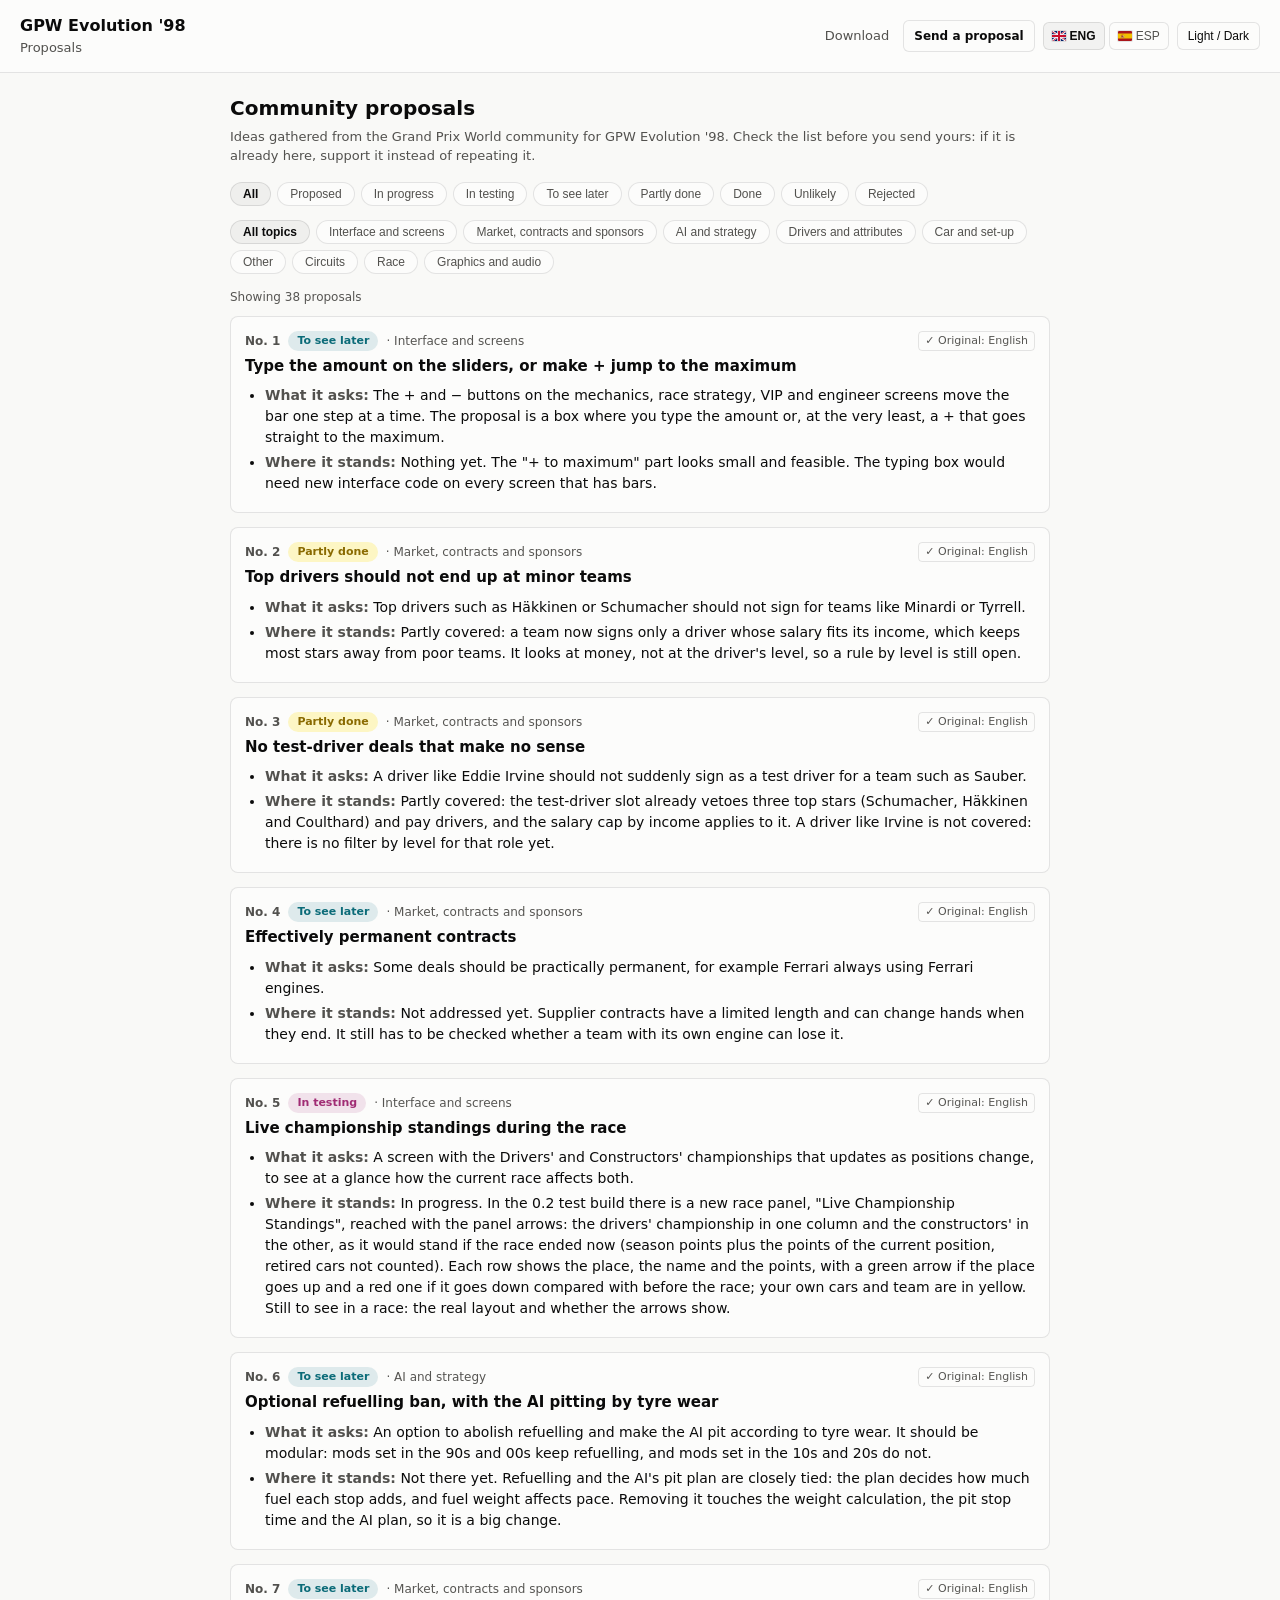
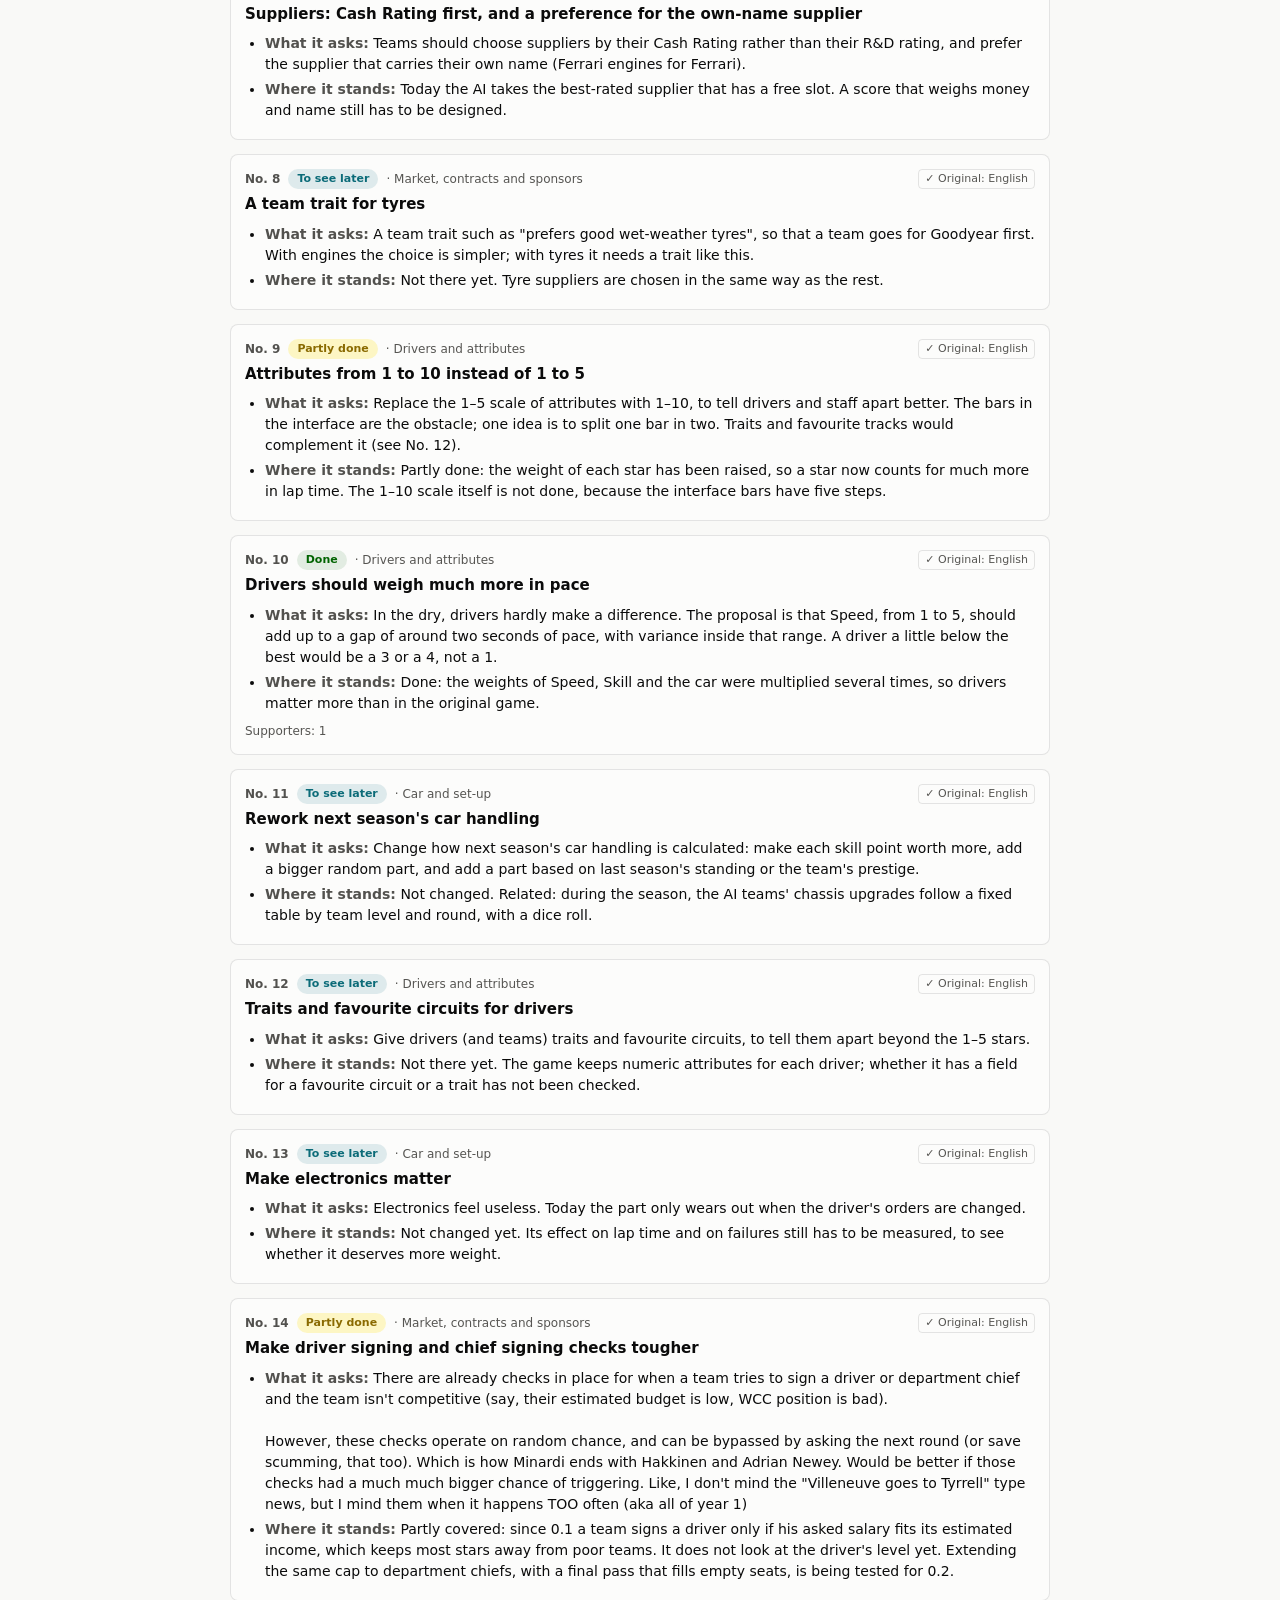
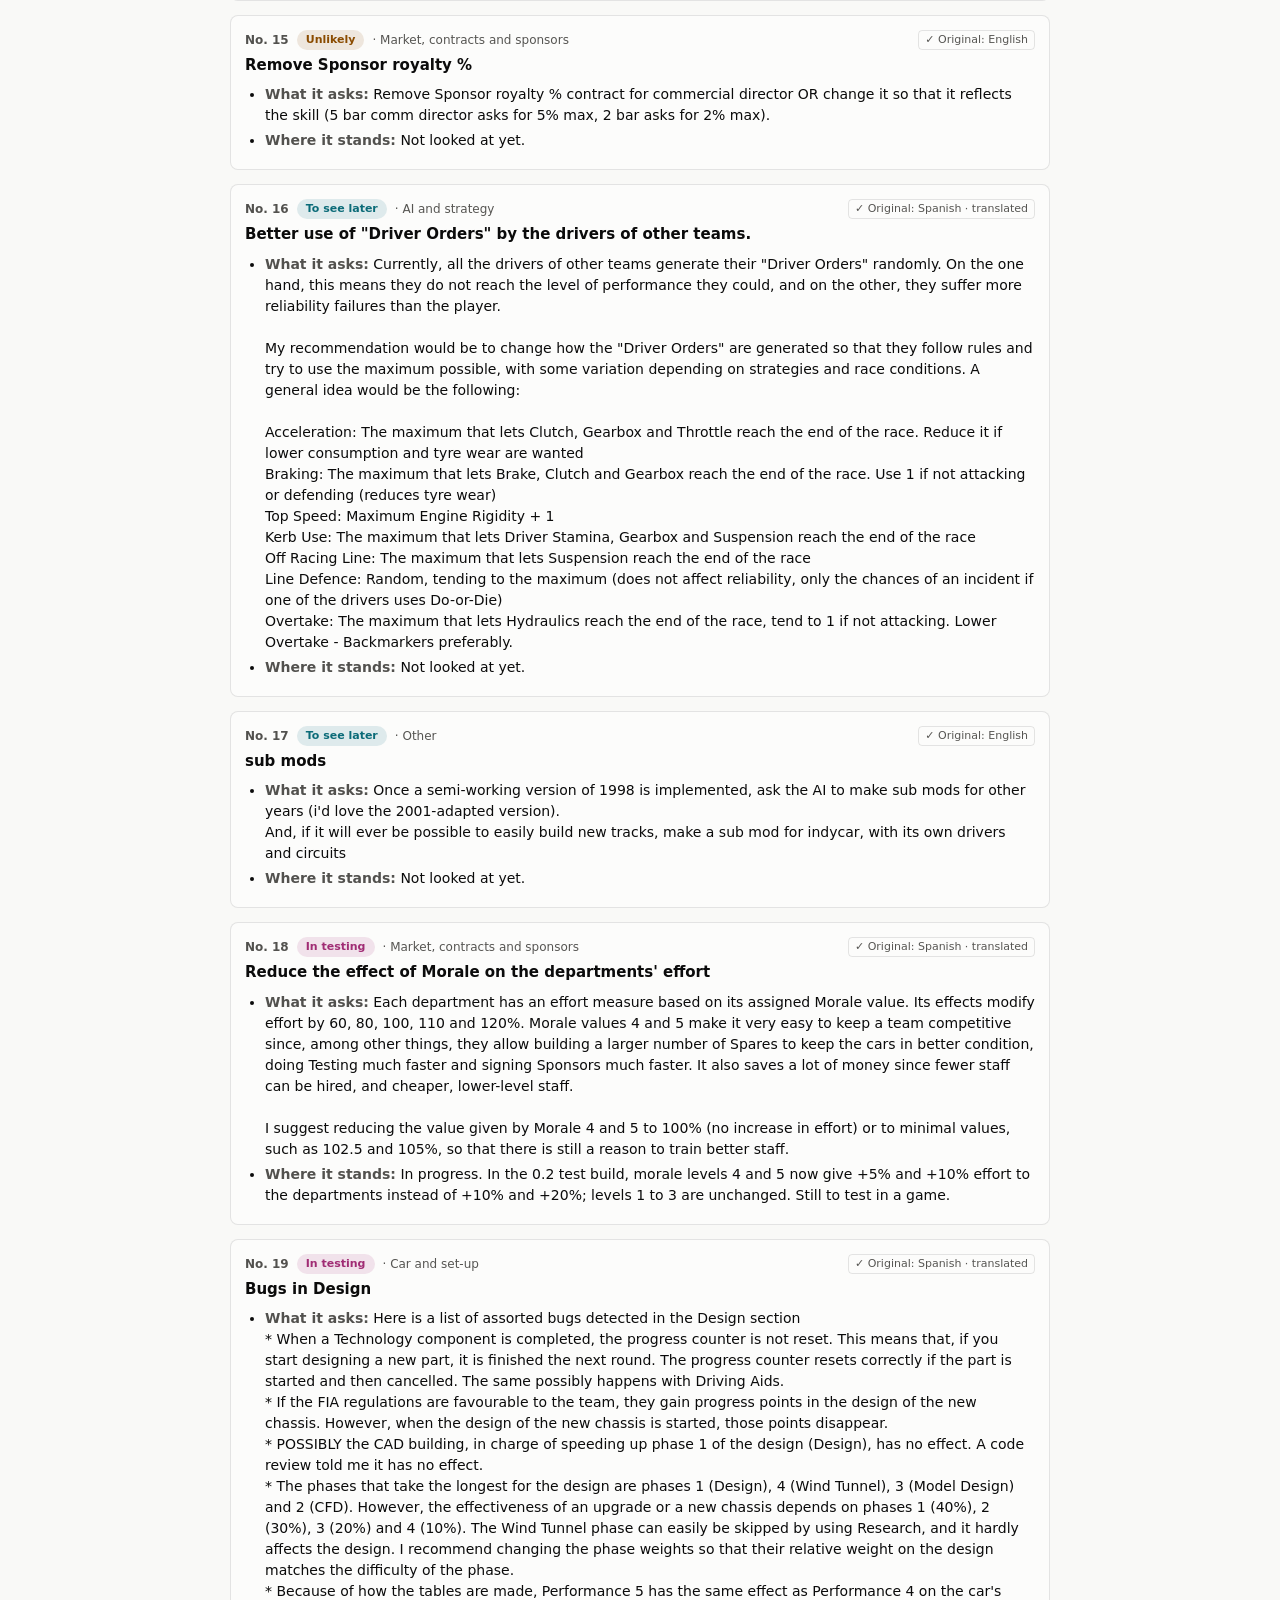
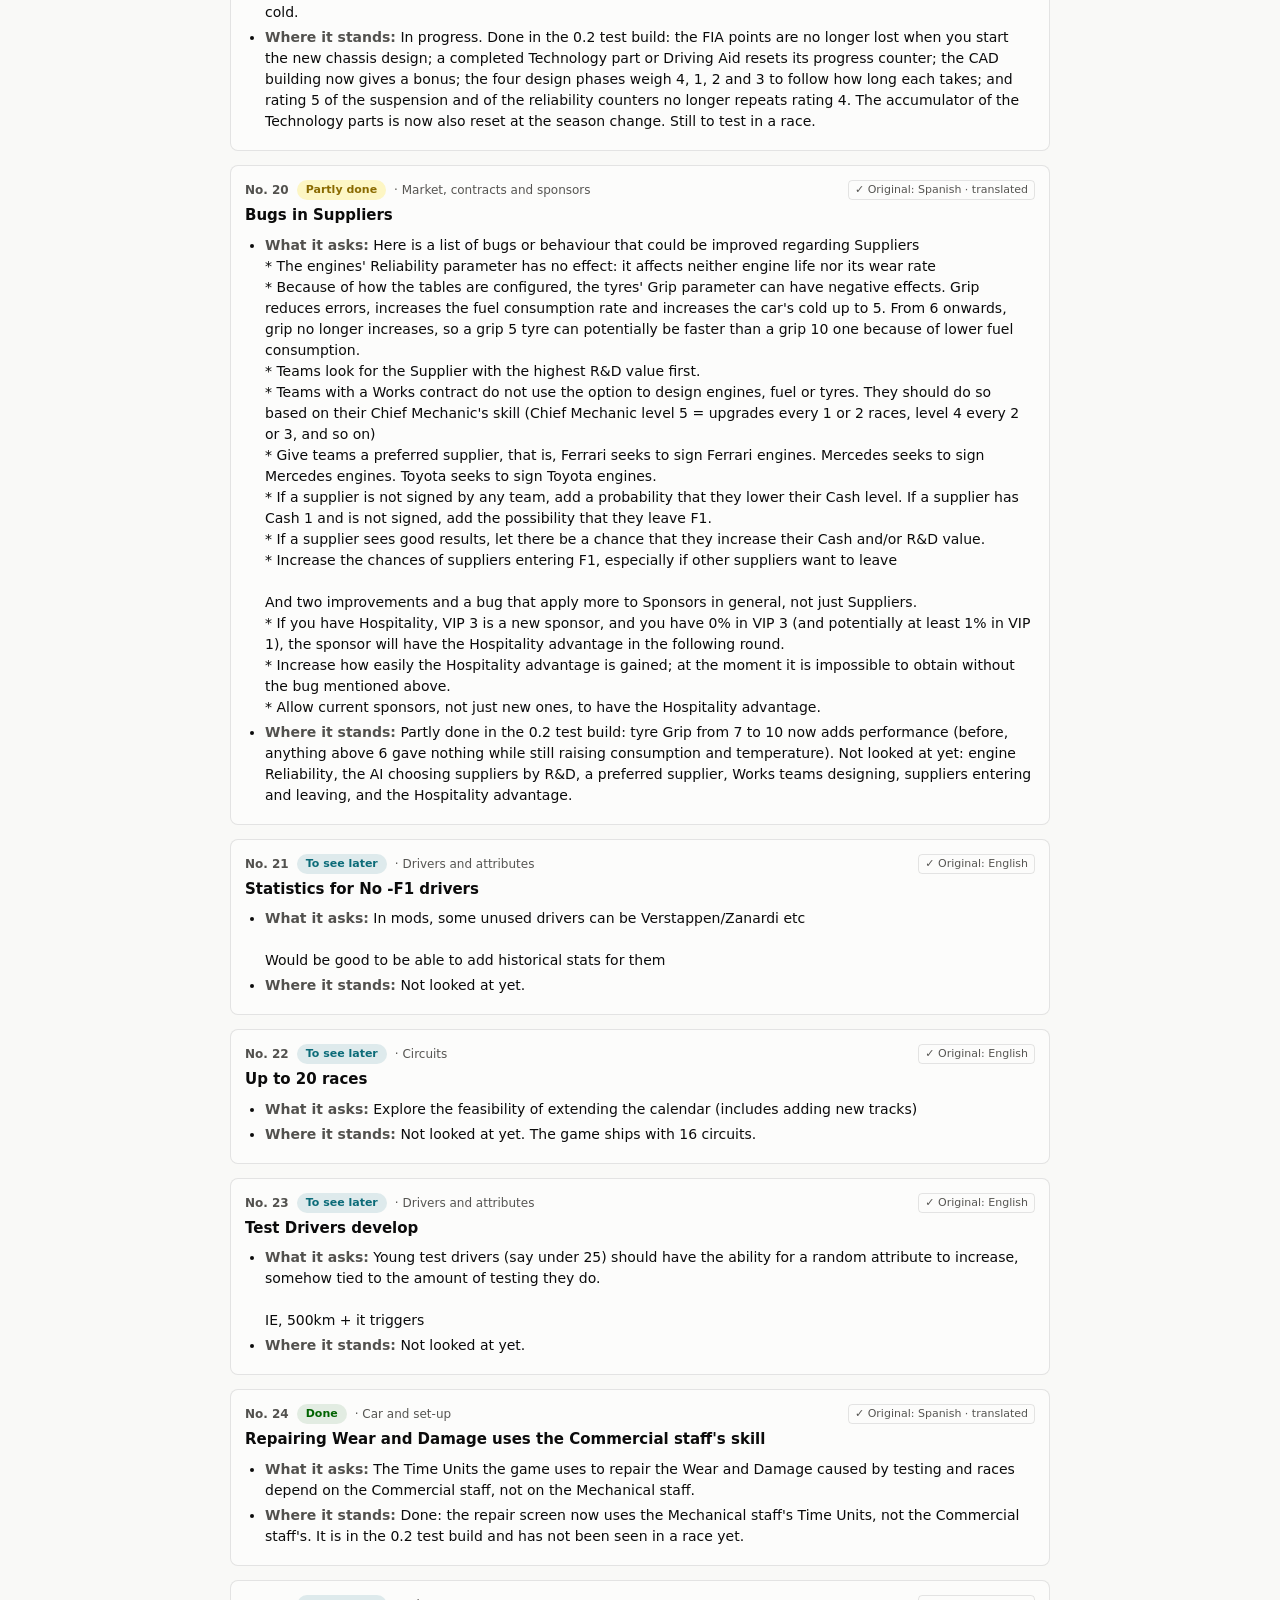
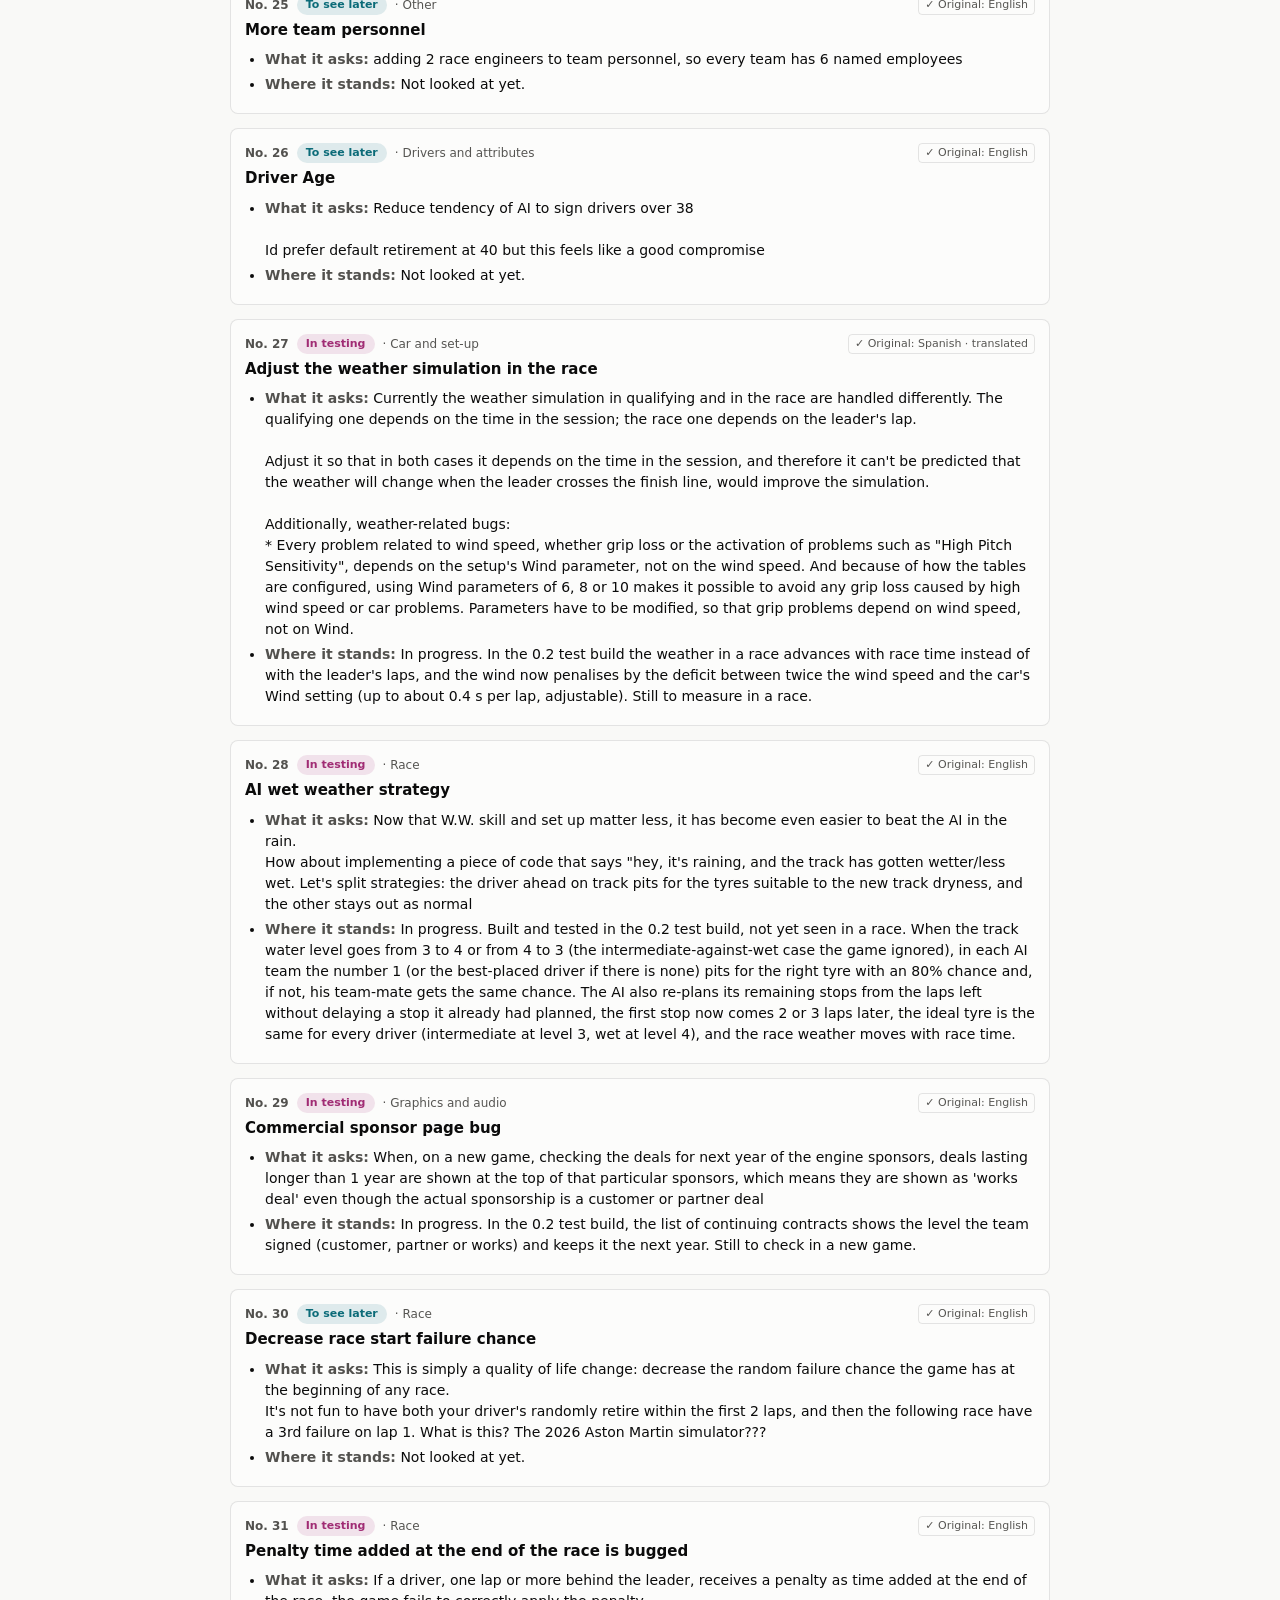
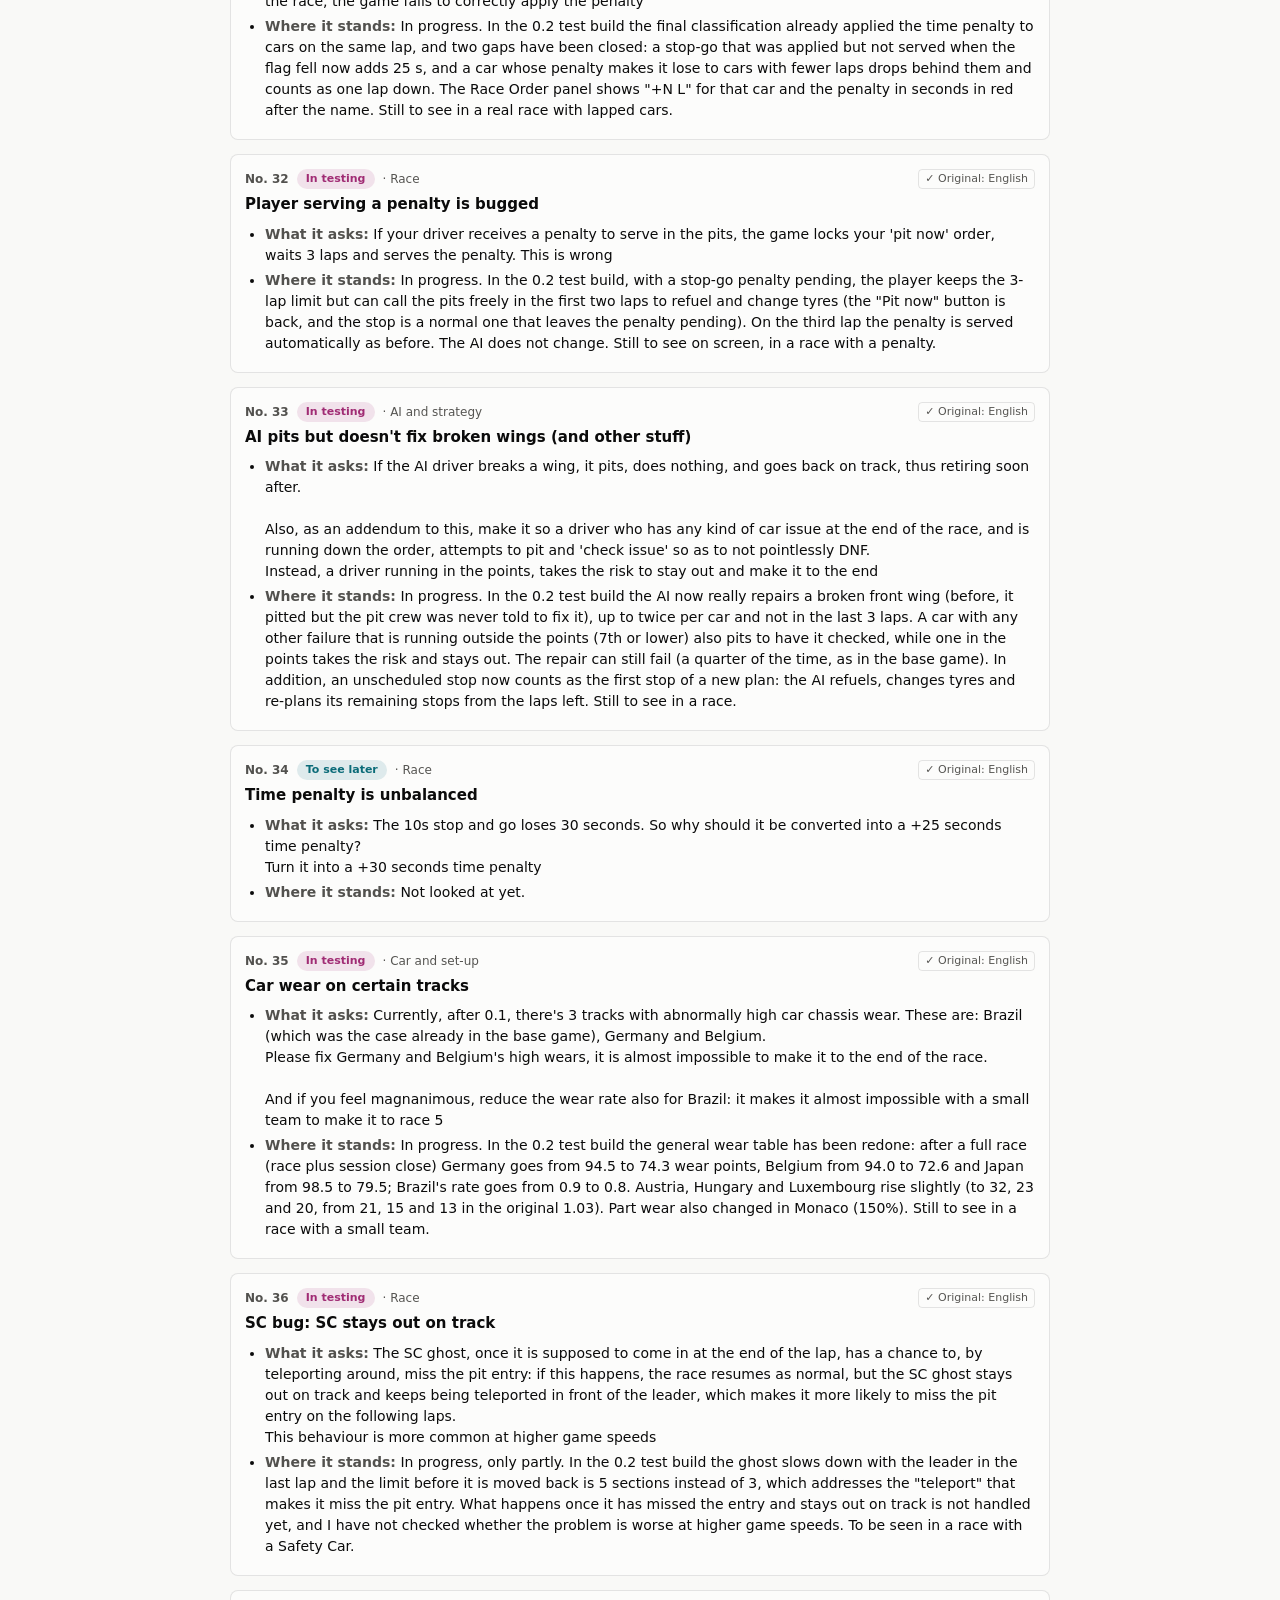
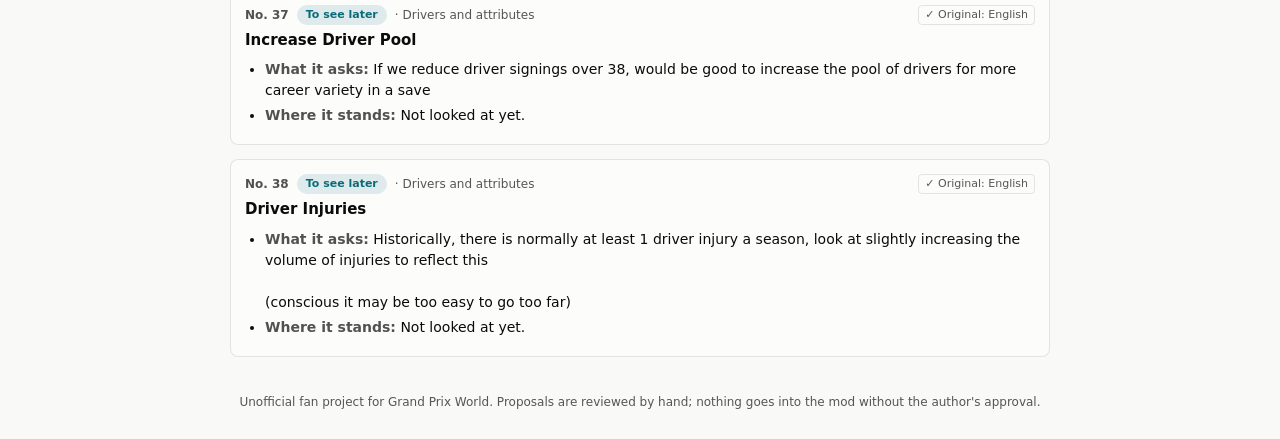
==== commit 95cfa811: "Proposal 5 in testing: Live Championship Standings panel Co-Authored-By: Claude Sonnet 5.5 <noreply@" ====
--- a/index.html
+++ b/index.html
@@ -84,12 +84,12 @@
     <li><span class="etiqueta-detalle"><span class="i18n-en">Where it stands:</span><span class="i18n-es">Cómo está:</span></span> <span class="i18n-en">Not addressed yet. Supplier contracts have a limited length and can change hands when they end. It still has to be checked whether a team with its own engine can lose it.</span><span class="i18n-es">Todavía no se ha abordado. Los contratos con proveedores tienen una duración limitada y pueden cambiar de manos al vencer. Falta comprobar si un equipo con motor propio puede perderlo.</span></li>
   </ul>
 </article>
-<article class="propuesta" id="p5" data-estado="proposed" data-categoria="interface">
-  <div class="cabecera-propuesta"><span class="numero"><span class="i18n-en">No. 5</span><span class="i18n-es">N.º 5</span></span> <span class="estado proposed"><span class="i18n-en">Proposed</span><span class="i18n-es">Propuesta</span></span> <span class="categoria">· <span class="i18n-en">Interface and screens</span><span class="i18n-es">Interfaz y pantallas</span></span> <span class="idioma-original"><span class="i18n-en">Original: English</span><span class="i18n-es">Original: inglés · traducido</span></span></div>
+<article class="propuesta" id="p5" data-estado="testing" data-categoria="interface">
+  <div class="cabecera-propuesta"><span class="numero"><span class="i18n-en">No. 5</span><span class="i18n-es">N.º 5</span></span> <span class="estado testing"><span class="i18n-en">In testing</span><span class="i18n-es">En pruebas</span></span> <span class="categoria">· <span class="i18n-en">Interface and screens</span><span class="i18n-es">Interfaz y pantallas</span></span> <span class="idioma-original"><span class="i18n-en">Original: English</span><span class="i18n-es">Original: inglés · traducido</span></span></div>
   <h3><span class="i18n-en">Live championship standings during the race</span><span class="i18n-es">Clasificación del campeonato en vivo durante la carrera</span></h3>
   <ul>
     <li><span class="etiqueta-detalle"><span class="i18n-en">What it asks:</span><span class="i18n-es">Qué pide:</span></span> <span class="i18n-en">A screen with the Drivers&#x27; and Constructors&#x27; championships that updates as positions change, to see at a glance how the current race affects both.</span><span class="i18n-es">Una pantalla con los campeonatos de pilotos y de constructores que se actualice según cambian las posiciones, para ver de un vistazo cómo afecta la carrera en curso a ambos.</span></li>
-    <li><span class="etiqueta-detalle"><span class="i18n-en">Where it stands:</span><span class="i18n-es">Cómo está:</span></span> <span class="i18n-en">Not there yet. The race order panel shows positions and gaps but not championship points. It needs a points column or a new panel, which is interface work.</span><span class="i18n-es">Todavía no existe. El panel de orden de carrera enseña posiciones y diferencias, pero no puntos del campeonato. Haría falta una columna de puntos o un panel nuevo, y eso es trabajo de interfaz.</span></li>
+    <li><span class="etiqueta-detalle"><span class="i18n-en">Where it stands:</span><span class="i18n-es">Cómo está:</span></span> <span class="i18n-en">In progress. In the 0.2 test build there is a new race panel, &quot;Live Championship Standings&quot;, reached with the panel arrows: the drivers&#x27; championship in one column and the constructors&#x27; in the other, as it would stand if the race ended now (season points plus the points of the current position, retired cars not counted). Each row shows the place, the name and the points, with a green arrow if the place goes up and a red one if it goes down compared with before the race; your own cars and team are in yellow. Still to see in a race: the real layout and whether the arrows show.</span><span class="i18n-es">En curso. En la versión de prueba 0.2 hay un panel de carrera nuevo, «Live Championship Standings», al que se llega con las flechas del panel: el campeonato de pilotos en una columna y el de constructores en la otra, como quedaría si la carrera acabara ahora (puntos de la temporada más los de la posición actual, sin contar a los retirados). Cada fila enseña el puesto, el nombre y los puntos, con una flecha verde si el puesto sube y una roja si baja respecto a antes de la carrera; tus coches y tu equipo van en amarillo. Falta verlo en una carrera: la disposición real y que las flechas se vean.</span></li>
   </ul>
 </article>
 <article class="propuesta" id="p6" data-estado="later" data-categoria="ai">
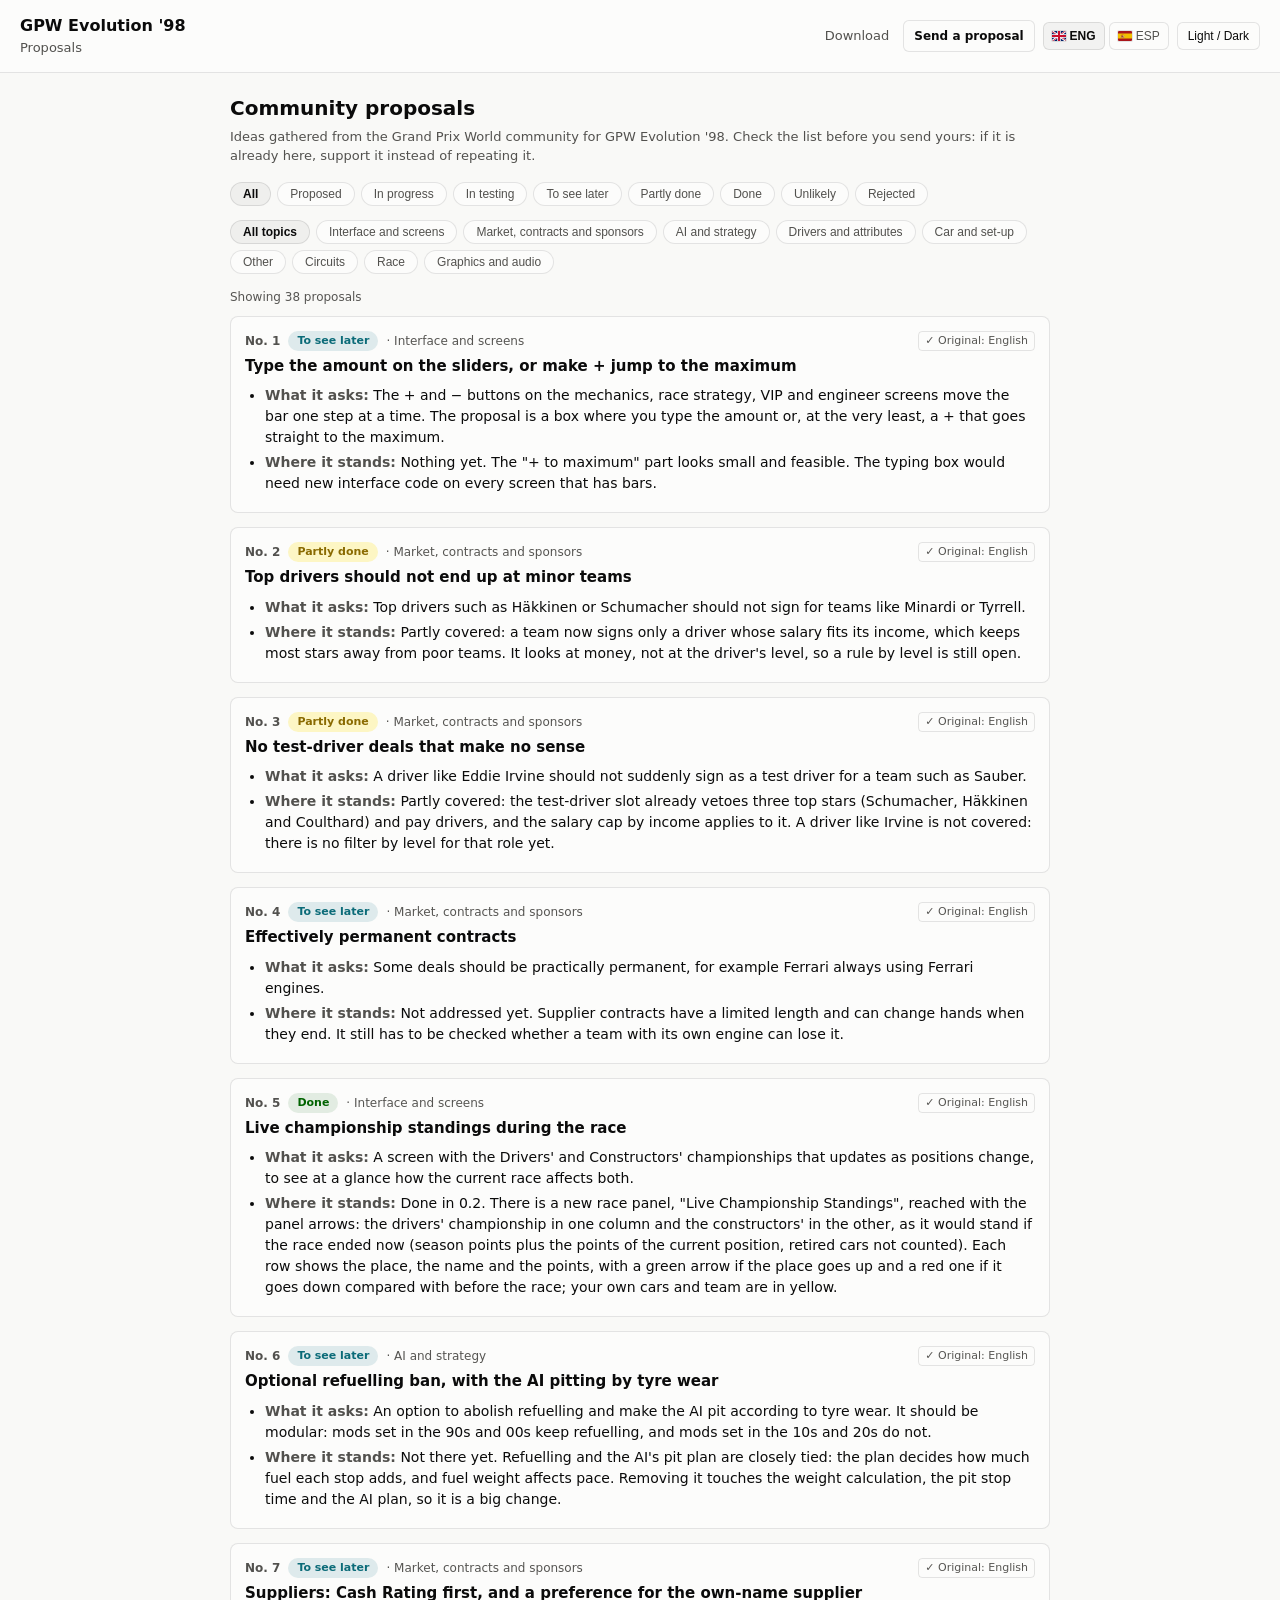
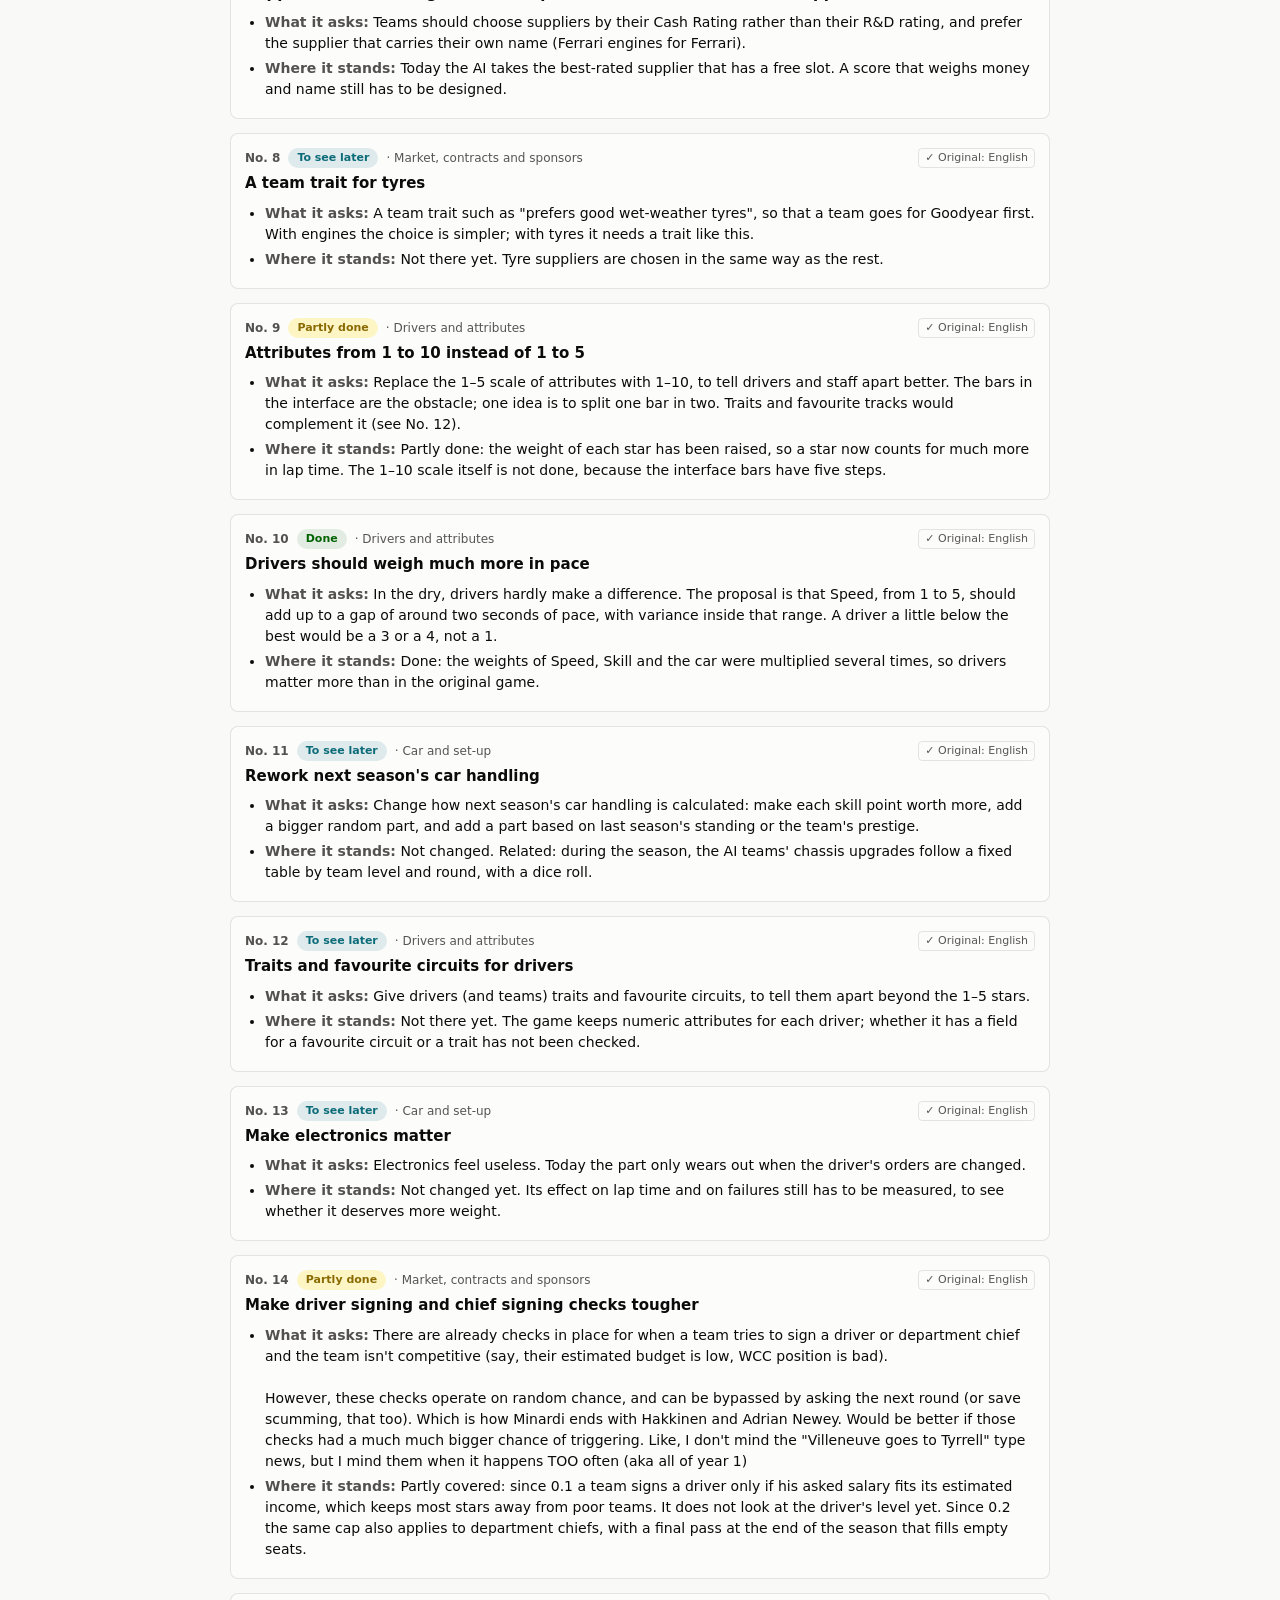
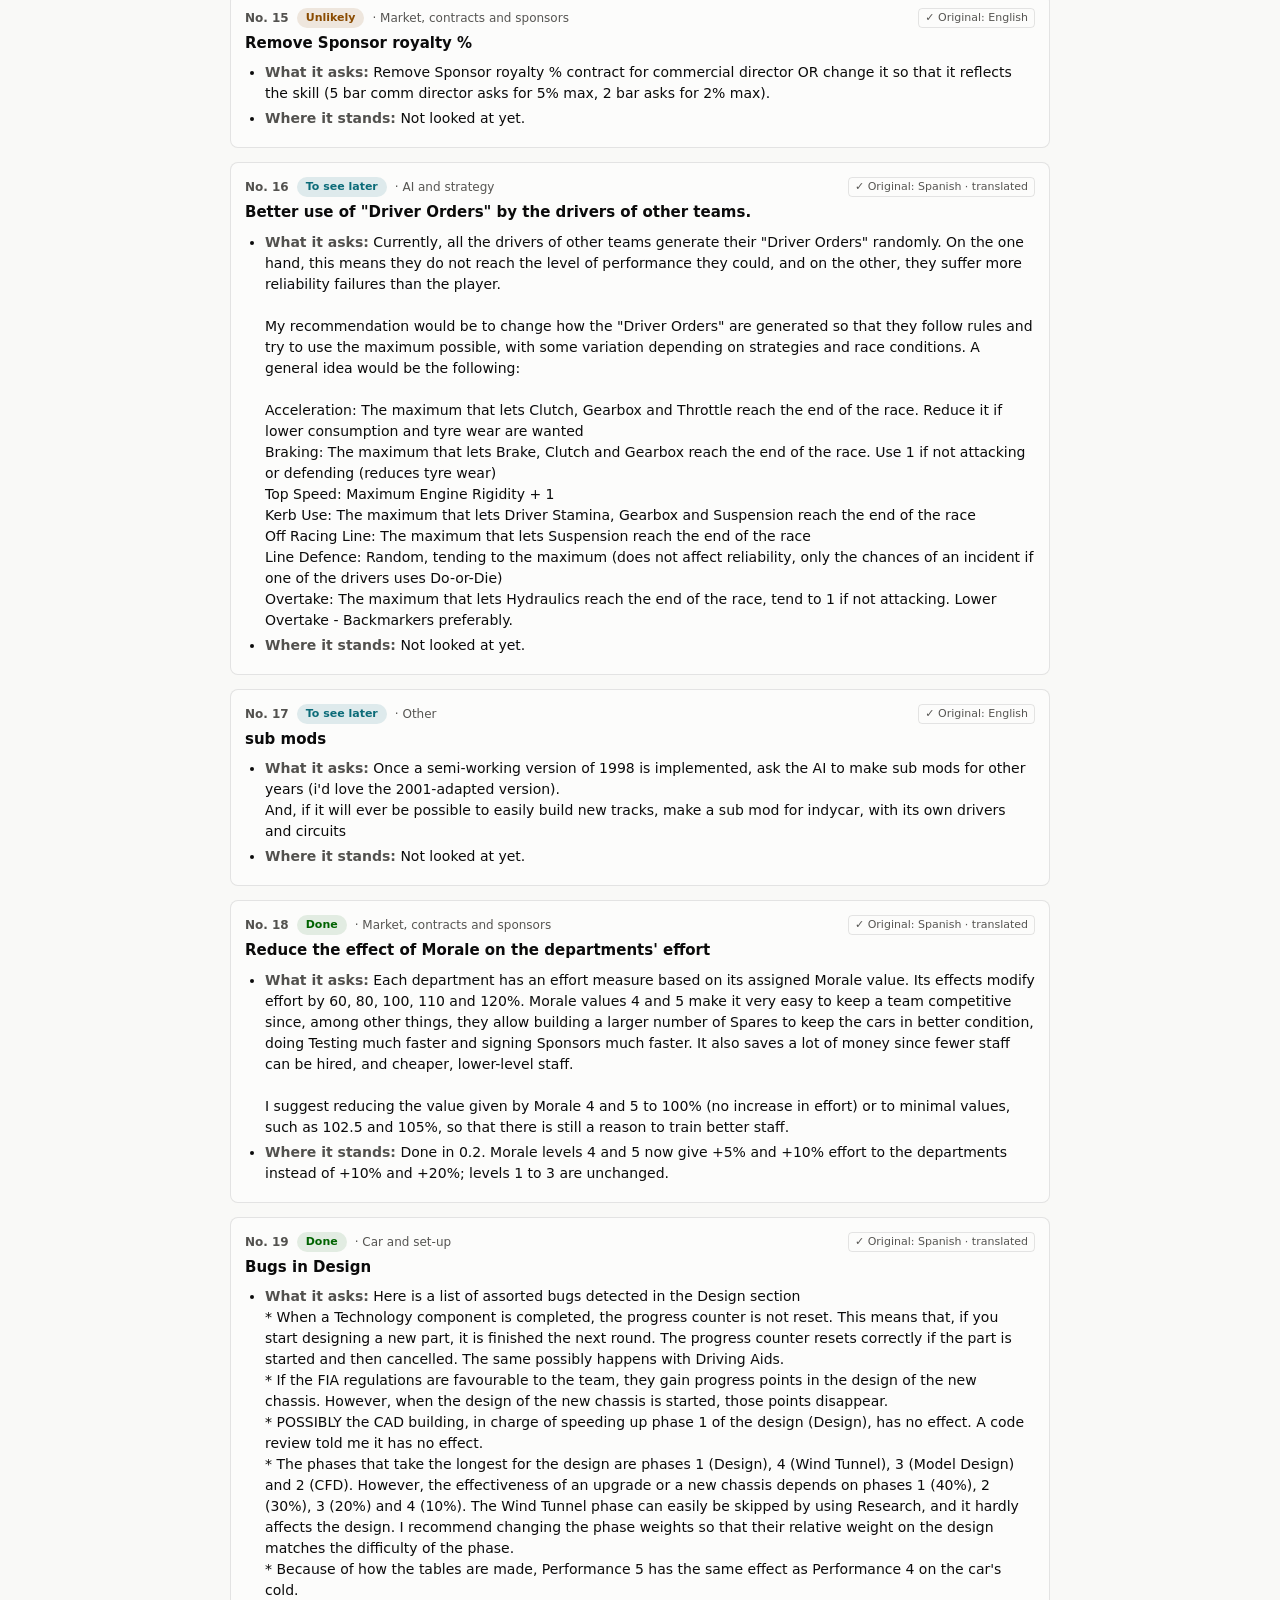
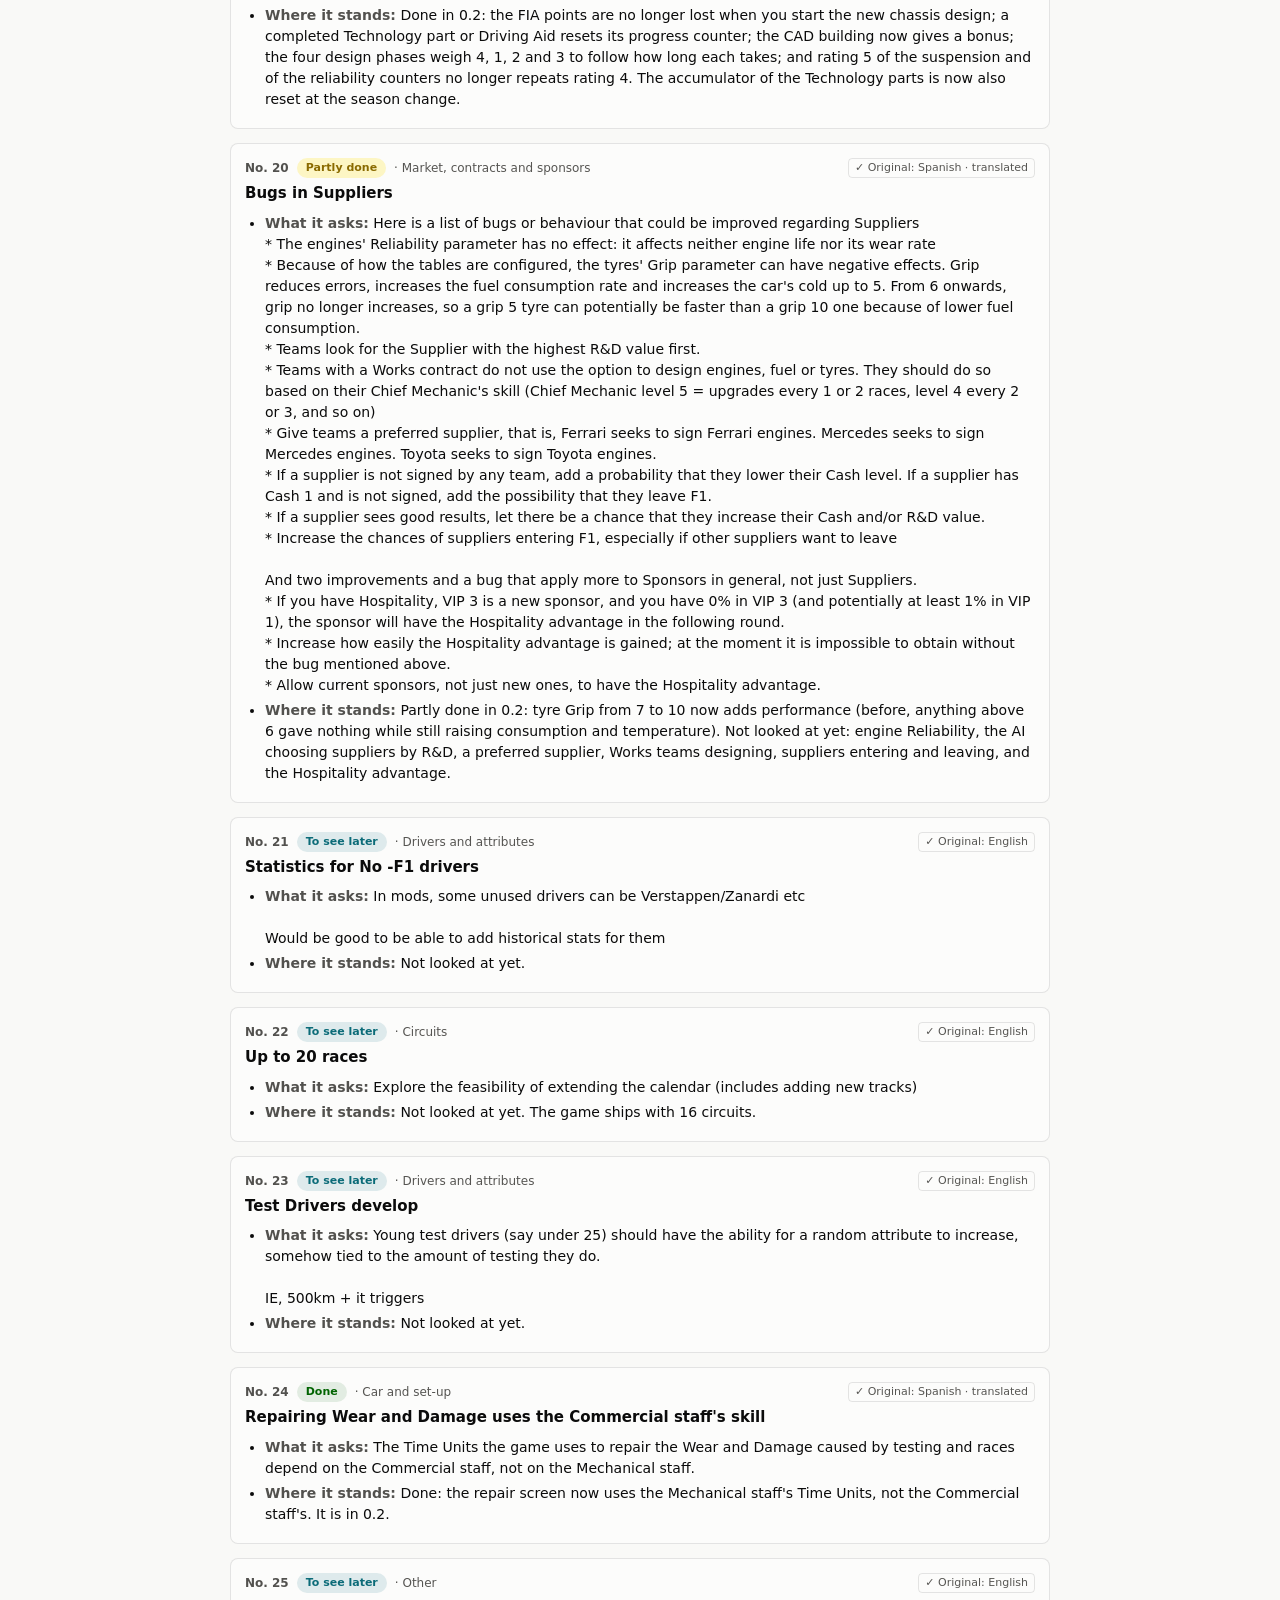
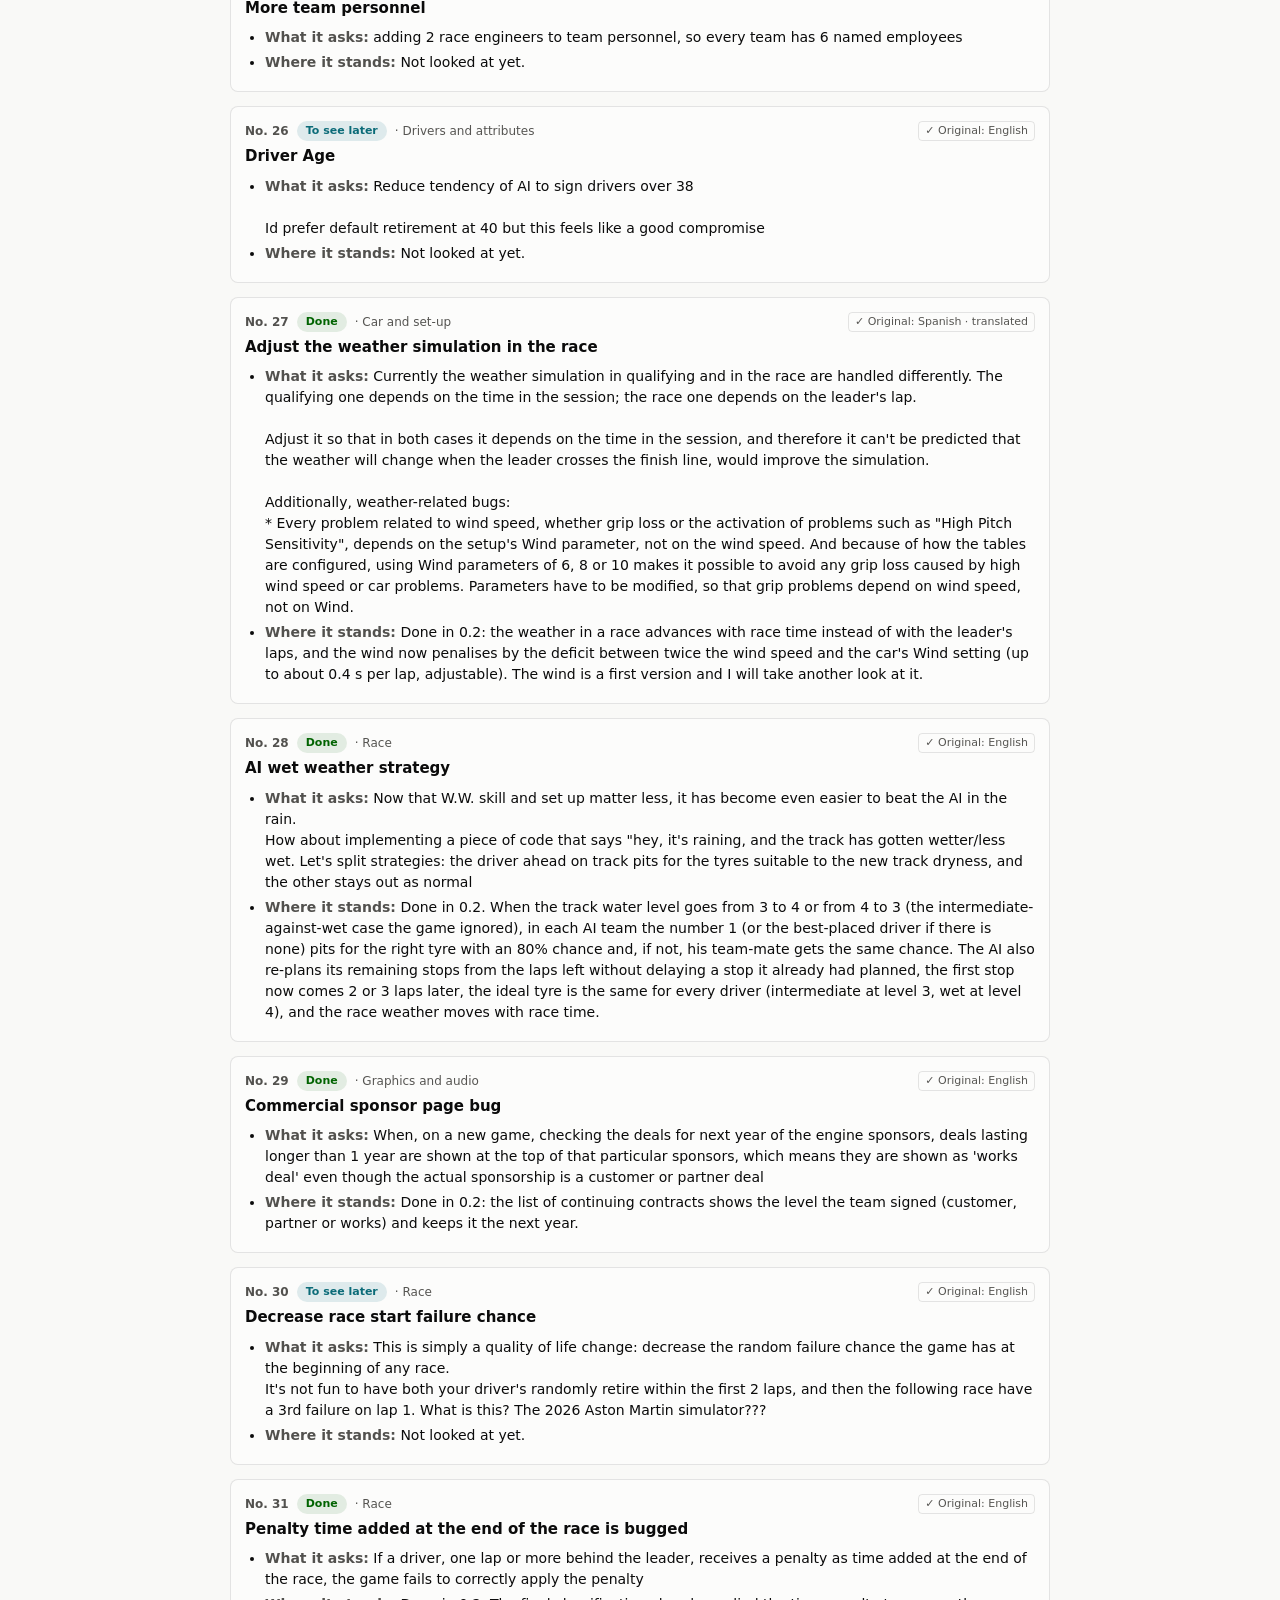
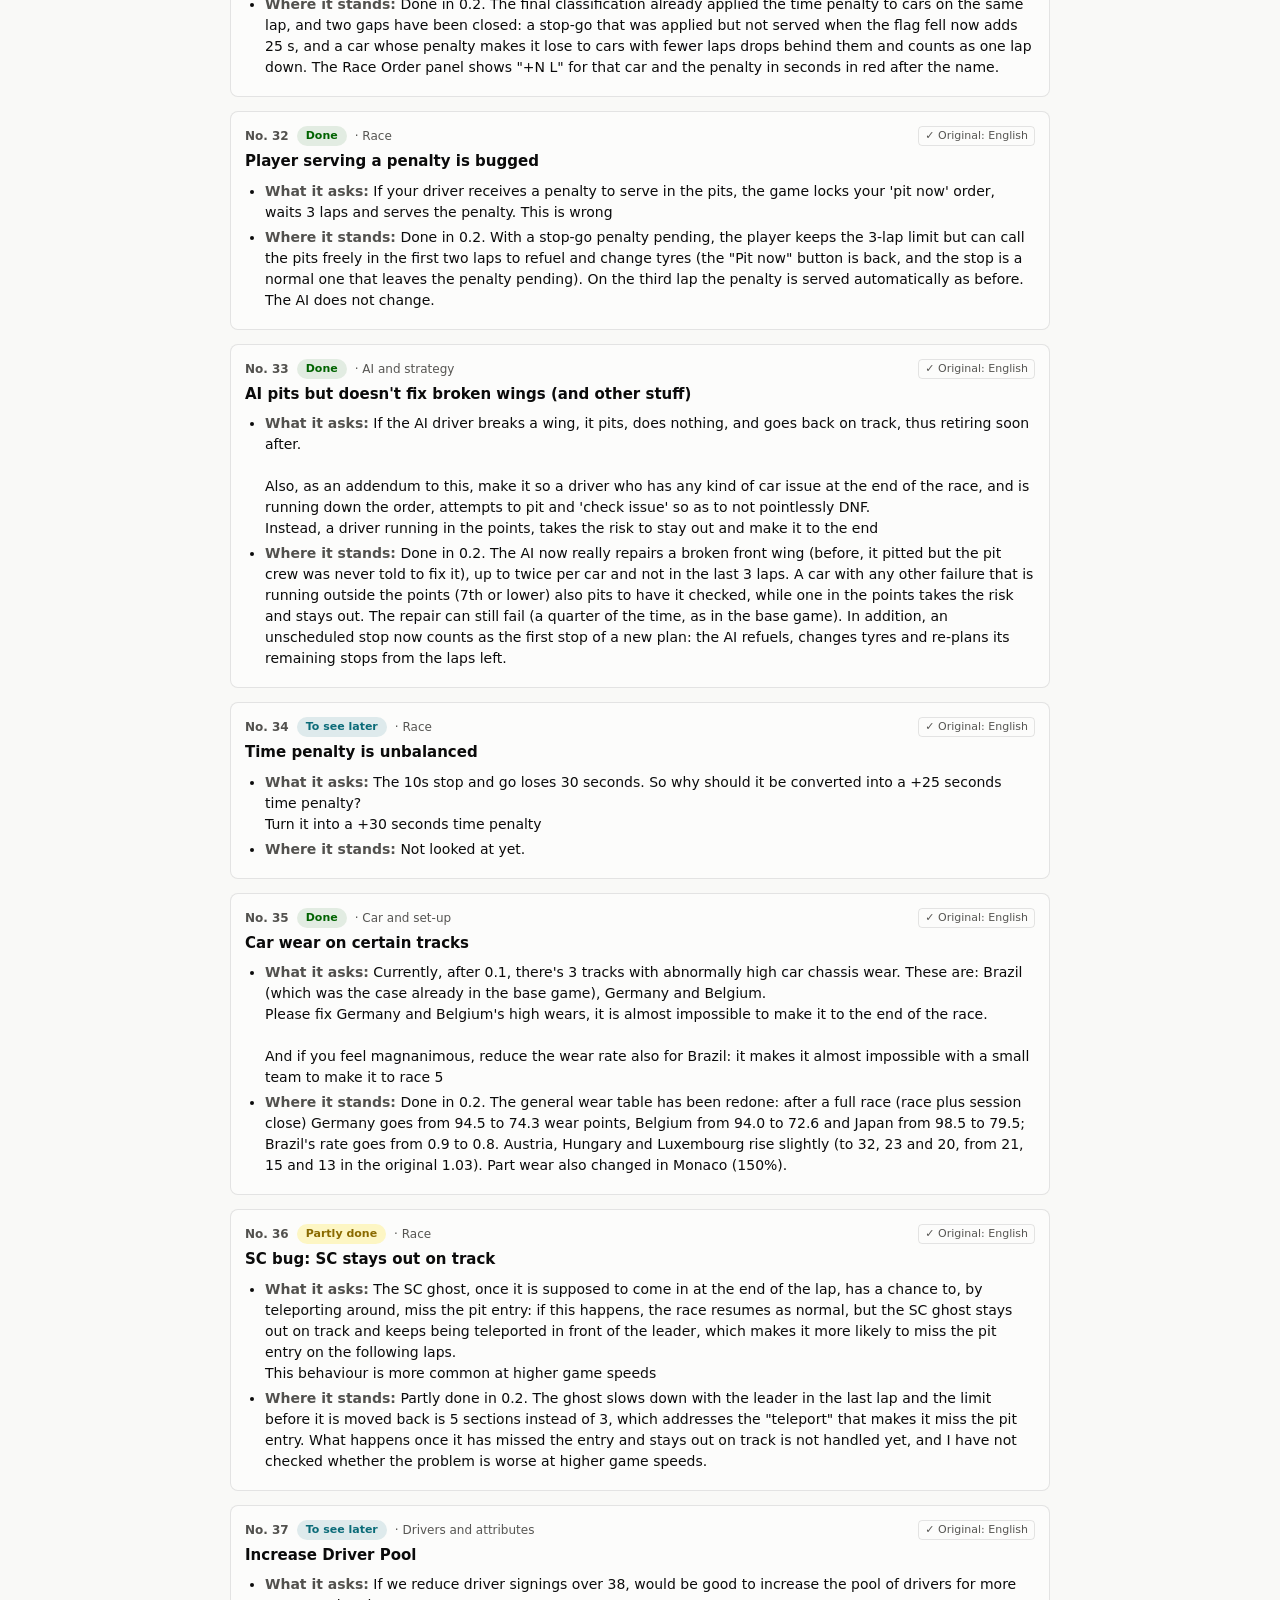
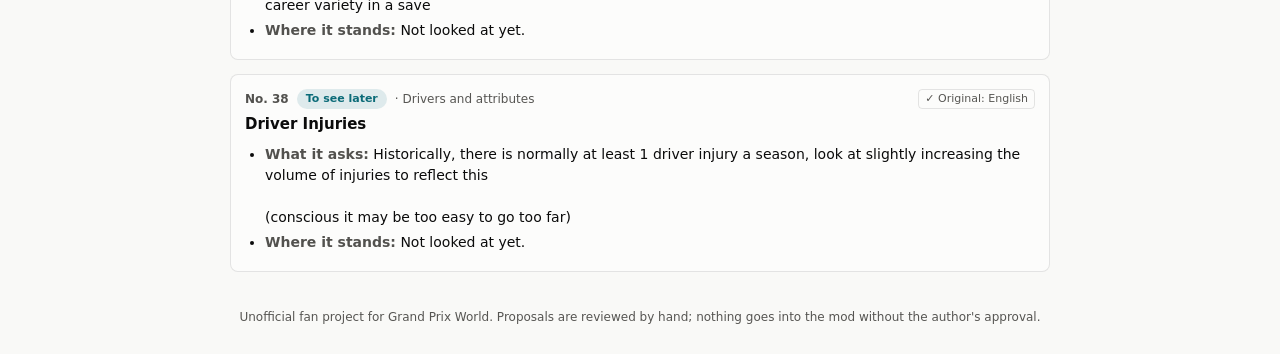
==== commit d18174a0: "Version 0.2: download page, README, narrative changelog and proposal statuses The download page now " ====
--- a/index.html
+++ b/index.html
@@ -84,12 +84,12 @@
     <li><span class="etiqueta-detalle"><span class="i18n-en">Where it stands:</span><span class="i18n-es">Cómo está:</span></span> <span class="i18n-en">Not addressed yet. Supplier contracts have a limited length and can change hands when they end. It still has to be checked whether a team with its own engine can lose it.</span><span class="i18n-es">Todavía no se ha abordado. Los contratos con proveedores tienen una duración limitada y pueden cambiar de manos al vencer. Falta comprobar si un equipo con motor propio puede perderlo.</span></li>
   </ul>
 </article>
-<article class="propuesta" id="p5" data-estado="testing" data-categoria="interface">
-  <div class="cabecera-propuesta"><span class="numero"><span class="i18n-en">No. 5</span><span class="i18n-es">N.º 5</span></span> <span class="estado testing"><span class="i18n-en">In testing</span><span class="i18n-es">En pruebas</span></span> <span class="categoria">· <span class="i18n-en">Interface and screens</span><span class="i18n-es">Interfaz y pantallas</span></span> <span class="idioma-original"><span class="i18n-en">Original: English</span><span class="i18n-es">Original: inglés · traducido</span></span></div>
+<article class="propuesta" id="p5" data-estado="done" data-categoria="interface">
+  <div class="cabecera-propuesta"><span class="numero"><span class="i18n-en">No. 5</span><span class="i18n-es">N.º 5</span></span> <span class="estado done"><span class="i18n-en">Done</span><span class="i18n-es">Hecha</span></span> <span class="categoria">· <span class="i18n-en">Interface and screens</span><span class="i18n-es">Interfaz y pantallas</span></span> <span class="idioma-original"><span class="i18n-en">Original: English</span><span class="i18n-es">Original: inglés · traducido</span></span></div>
   <h3><span class="i18n-en">Live championship standings during the race</span><span class="i18n-es">Clasificación del campeonato en vivo durante la carrera</span></h3>
   <ul>
     <li><span class="etiqueta-detalle"><span class="i18n-en">What it asks:</span><span class="i18n-es">Qué pide:</span></span> <span class="i18n-en">A screen with the Drivers&#x27; and Constructors&#x27; championships that updates as positions change, to see at a glance how the current race affects both.</span><span class="i18n-es">Una pantalla con los campeonatos de pilotos y de constructores que se actualice según cambian las posiciones, para ver de un vistazo cómo afecta la carrera en curso a ambos.</span></li>
-    <li><span class="etiqueta-detalle"><span class="i18n-en">Where it stands:</span><span class="i18n-es">Cómo está:</span></span> <span class="i18n-en">In progress. In the 0.2 test build there is a new race panel, &quot;Live Championship Standings&quot;, reached with the panel arrows: the drivers&#x27; championship in one column and the constructors&#x27; in the other, as it would stand if the race ended now (season points plus the points of the current position, retired cars not counted). Each row shows the place, the name and the points, with a green arrow if the place goes up and a red one if it goes down compared with before the race; your own cars and team are in yellow. Still to see in a race: the real layout and whether the arrows show.</span><span class="i18n-es">En curso. En la versión de prueba 0.2 hay un panel de carrera nuevo, «Live Championship Standings», al que se llega con las flechas del panel: el campeonato de pilotos en una columna y el de constructores en la otra, como quedaría si la carrera acabara ahora (puntos de la temporada más los de la posición actual, sin contar a los retirados). Cada fila enseña el puesto, el nombre y los puntos, con una flecha verde si el puesto sube y una roja si baja respecto a antes de la carrera; tus coches y tu equipo van en amarillo. Falta verlo en una carrera: la disposición real y que las flechas se vean.</span></li>
+    <li><span class="etiqueta-detalle"><span class="i18n-en">Where it stands:</span><span class="i18n-es">Cómo está:</span></span> <span class="i18n-en">Done in 0.2. There is a new race panel, &quot;Live Championship Standings&quot;, reached with the panel arrows: the drivers&#x27; championship in one column and the constructors&#x27; in the other, as it would stand if the race ended now (season points plus the points of the current position, retired cars not counted). Each row shows the place, the name and the points, with a green arrow if the place goes up and a red one if it goes down compared with before the race; your own cars and team are in yellow.</span><span class="i18n-es">Hecha en la 0.2. Hay un panel de carrera nuevo, «Live Championship Standings», al que se llega con las flechas del panel: el campeonato de pilotos en una columna y el de constructores en la otra, como quedaría si la carrera acabara ahora (puntos de la temporada más los de la posición actual, sin contar a los retirados). Cada fila enseña el puesto, el nombre y los puntos, con una flecha verde si el puesto sube y una roja si baja respecto a antes de la carrera; tus coches y tu equipo van en amarillo.</span></li>
   </ul>
 </article>
 <article class="propuesta" id="p6" data-estado="later" data-categoria="ai">
@@ -131,7 +131,6 @@
     <li><span class="etiqueta-detalle"><span class="i18n-en">What it asks:</span><span class="i18n-es">Qué pide:</span></span> <span class="i18n-en">In the dry, drivers hardly make a difference. The proposal is that Speed, from 1 to 5, should add up to a gap of around two seconds of pace, with variance inside that range. A driver a little below the best would be a 3 or a 4, not a 1.</span><span class="i18n-es">En seco, los pilotos apenas marcan diferencias. Se propone que Speed, de 1 a 5, sume una diferencia de unos dos segundos de ritmo, con variación dentro de ese rango. Un piloto algo por debajo del mejor sería un 3 o un 4, no un 1.</span></li>
     <li><span class="etiqueta-detalle"><span class="i18n-en">Where it stands:</span><span class="i18n-es">Cómo está:</span></span> <span class="i18n-en">Done: the weights of Speed, Skill and the car were multiplied several times, so drivers matter more than in the original game.</span><span class="i18n-es">Hecha: los pesos de Speed, Skill y del coche se han multiplicado varias veces, así que los pilotos importan más que en el juego original.</span></li>
   </ul>
-  <div class="apoyos"><span class="i18n-en">Supporters: 1</span><span class="i18n-es">Apoyos: 1</span></div>
 </article>
 <article class="propuesta" id="p11" data-estado="later" data-categoria="car">
   <div class="cabecera-propuesta"><span class="numero"><span class="i18n-en">No. 11</span><span class="i18n-es">N.º 11</span></span> <span class="estado later"><span class="i18n-en">To see later</span><span class="i18n-es">A ver más adelante</span></span> <span class="categoria">· <span class="i18n-en">Car and set-up</span><span class="i18n-es">Coche y reglaje</span></span> <span class="idioma-original"><span class="i18n-en">Original: English</span><span class="i18n-es">Original: inglés · traducido</span></span></div>
@@ -162,7 +161,7 @@
   <h3><span class="i18n-en">Make driver signing and chief signing checks tougher</span><span class="i18n-es">Endurecer los controles de fichaje de pilotos y jefes de departamento</span></h3>
   <ul>
     <li><span class="etiqueta-detalle"><span class="i18n-en">What it asks:</span><span class="i18n-es">Qué pide:</span></span> <span class="i18n-en">There are already checks in place for when a team tries to sign a driver or department chief and the team isn&#x27;t competitive (say, their estimated budget is low, WCC position is bad).<br><br>However, these checks operate on random chance, and can be bypassed by asking the next round (or save scumming, that too). Which is how Minardi ends with Hakkinen and Adrian Newey. Would be better if those checks had a much much bigger chance of triggering. Like, I don&#x27;t mind the &quot;Villeneuve goes to Tyrrell&quot; type news, but I mind them when it happens TOO often (aka all of year 1)</span><span class="i18n-es">Ya existen controles para cuando un equipo intenta fichar a un piloto o a un jefe de departamento y el equipo no es competitivo (por ejemplo, su presupuesto estimado es bajo o su posición en el WCC es mala).<br><br>Sin embargo, estos controles funcionan por azar y se pueden eludir pidiendo en la ronda siguiente (o recargando la partida, también eso). Así es como Minardi acaba con Hakkinen y Adrian Newey. Sería mejor que esos controles tuvieran una probabilidad mucho, mucho mayor de saltar. Las noticias del tipo «Villeneuve se va a Tyrrell» no me molestan, pero sí cuando pasan DEMASIADO a menudo (es decir, durante todo el primer año)</span></li>
-    <li><span class="etiqueta-detalle"><span class="i18n-en">Where it stands:</span><span class="i18n-es">Cómo está:</span></span> <span class="i18n-en">Partly covered: since 0.1 a team signs a driver only if his asked salary fits its estimated income, which keeps most stars away from poor teams. It does not look at the driver&#x27;s level yet. Extending the same cap to department chiefs, with a final pass that fills empty seats, is being tested for 0.2.</span><span class="i18n-es">Cubierta en parte: desde la 0.1 un equipo ficha a un piloto solo si el sueldo que pide cabe en sus ingresos estimados, lo que mantiene a casi todas las estrellas lejos de los equipos pobres. Todavía no mira el nivel del piloto. Se está probando para la 0.2 aplicar el mismo tope a los jefes de departamento, con una pasada final que rellena las plazas vacías.</span></li>
+    <li><span class="etiqueta-detalle"><span class="i18n-en">Where it stands:</span><span class="i18n-es">Cómo está:</span></span> <span class="i18n-en">Partly covered: since 0.1 a team signs a driver only if his asked salary fits its estimated income, which keeps most stars away from poor teams. It does not look at the driver&#x27;s level yet. Since 0.2 the same cap also applies to department chiefs, with a final pass at the end of the season that fills empty seats.</span><span class="i18n-es">Cubierta en parte: desde la 0.1 un equipo ficha a un piloto solo si el sueldo que pide cabe en sus ingresos estimados, lo que mantiene a casi todas las estrellas lejos de los equipos pobres. Todavía no mira el nivel del piloto. Desde la 0.2 el mismo tope se aplica también a los jefes de departamento, con una pasada final al cierre de la temporada que rellena las plazas vacías.</span></li>
   </ul>
 </article>
 <article class="propuesta" id="p15" data-estado="unlikely" data-categoria="market">
@@ -189,20 +188,20 @@
     <li><span class="etiqueta-detalle"><span class="i18n-en">Where it stands:</span><span class="i18n-es">Cómo está:</span></span> <span class="i18n-en">Not looked at yet.</span><span class="i18n-es">Sin revisar todavía.</span></li>
   </ul>
 </article>
-<article class="propuesta" id="p18" data-estado="testing" data-categoria="market">
-  <div class="cabecera-propuesta"><span class="numero"><span class="i18n-en">No. 18</span><span class="i18n-es">N.º 18</span></span> <span class="estado testing"><span class="i18n-en">In testing</span><span class="i18n-es">En pruebas</span></span> <span class="categoria">· <span class="i18n-en">Market, contracts and sponsors</span><span class="i18n-es">Mercado, contratos y patrocinadores</span></span> <span class="idioma-original"><span class="i18n-en">Original: Spanish · translated</span><span class="i18n-es">Original: español</span></span></div>
+<article class="propuesta" id="p18" data-estado="done" data-categoria="market">
+  <div class="cabecera-propuesta"><span class="numero"><span class="i18n-en">No. 18</span><span class="i18n-es">N.º 18</span></span> <span class="estado done"><span class="i18n-en">Done</span><span class="i18n-es">Hecha</span></span> <span class="categoria">· <span class="i18n-en">Market, contracts and sponsors</span><span class="i18n-es">Mercado, contratos y patrocinadores</span></span> <span class="idioma-original"><span class="i18n-en">Original: Spanish · translated</span><span class="i18n-es">Original: español</span></span></div>
   <h3><span class="i18n-en">Reduce the effect of Morale on the departments&#x27; effort</span><span class="i18n-es">Reducir el efecto de Morale sobre el esfuerzo de los departamentos</span></h3>
   <ul>
     <li><span class="etiqueta-detalle"><span class="i18n-en">What it asks:</span><span class="i18n-es">Qué pide:</span></span> <span class="i18n-en">Each department has an effort measure based on its assigned Morale value. Its effects modify effort by 60, 80, 100, 110 and 120%. Morale values 4 and 5 make it very easy to keep a team competitive since, among other things, they allow building a larger number of Spares to keep the cars in better condition, doing Testing much faster and signing Sponsors much faster. It also saves a lot of money since fewer staff can be hired, and cheaper, lower-level staff.<br><br>I suggest reducing the value given by Morale 4 and 5 to 100% (no increase in effort) or to minimal values, such as 102.5 and 105%, so that there is still a reason to train better staff.</span><span class="i18n-es">Cada departamento tiene tiene una medida de esfuerzo que viene basada en el valor de Morale asignado. Sus efectos son de modificar el esfuerzo por 60, 80, 100, 110 y 120%. Los valores de Morale 4 y 5 hacen que sea muy fácil mantener un equipo competitivo ya que, entre otros, permiten construir un mayor número de Spares para mantener a los autos en mejor condición, hacer Testing mucho más rápido y firmar Sponsors mucho más rápido. También permite ahorrar mucho dinero ya que se puede firmar menos personal, y personal menor que es más barato.<br><br>Sugiero reducir el valor proporcionado por Morale 4 y 5 a 100% (no aumenta esfuerzo) o.a valores mínimos, como 102.5 y 105%, para que aún exista calor en formar mejor personal.</span></li>
-    <li><span class="etiqueta-detalle"><span class="i18n-en">Where it stands:</span><span class="i18n-es">Cómo está:</span></span> <span class="i18n-en">In progress. In the 0.2 test build, morale levels 4 and 5 now give +5% and +10% effort to the departments instead of +10% and +20%; levels 1 to 3 are unchanged. Still to test in a game.</span><span class="i18n-es">En curso. En la versión de prueba 0.2, la moral 4 y 5 da ahora +5 % y +10 % de esfuerzo a los departamentos en lugar de +10 % y +20 %; los niveles 1 a 3 no cambian. Falta probarlo en partida.</span></li>
-  </ul>
-</article>
-<article class="propuesta" id="p19" data-estado="testing" data-categoria="car">
-  <div class="cabecera-propuesta"><span class="numero"><span class="i18n-en">No. 19</span><span class="i18n-es">N.º 19</span></span> <span class="estado testing"><span class="i18n-en">In testing</span><span class="i18n-es">En pruebas</span></span> <span class="categoria">· <span class="i18n-en">Car and set-up</span><span class="i18n-es">Coche y reglaje</span></span> <span class="idioma-original"><span class="i18n-en">Original: Spanish · translated</span><span class="i18n-es">Original: español</span></span></div>
+    <li><span class="etiqueta-detalle"><span class="i18n-en">Where it stands:</span><span class="i18n-es">Cómo está:</span></span> <span class="i18n-en">Done in 0.2. Morale levels 4 and 5 now give +5% and +10% effort to the departments instead of +10% and +20%; levels 1 to 3 are unchanged.</span><span class="i18n-es">Hecha en la 0.2. La moral 4 y 5 da ahora +5 % y +10 % de esfuerzo a los departamentos en lugar de +10 % y +20 %; los niveles 1 a 3 no cambian.</span></li>
+  </ul>
+</article>
+<article class="propuesta" id="p19" data-estado="done" data-categoria="car">
+  <div class="cabecera-propuesta"><span class="numero"><span class="i18n-en">No. 19</span><span class="i18n-es">N.º 19</span></span> <span class="estado done"><span class="i18n-en">Done</span><span class="i18n-es">Hecha</span></span> <span class="categoria">· <span class="i18n-en">Car and set-up</span><span class="i18n-es">Coche y reglaje</span></span> <span class="idioma-original"><span class="i18n-en">Original: Spanish · translated</span><span class="i18n-es">Original: español</span></span></div>
   <h3><span class="i18n-en">Bugs in Design</span><span class="i18n-es">Bugs en Diseño</span></h3>
   <ul>
     <li><span class="etiqueta-detalle"><span class="i18n-en">What it asks:</span><span class="i18n-es">Qué pide:</span></span> <span class="i18n-en">Here is a list of assorted bugs detected in the Design section<br>* When a Technology component is completed, the progress counter is not reset. This means that, if you start designing a new part, it is finished the next round. The progress counter resets correctly if the part is started and then cancelled. The same possibly happens with Driving Aids.<br>* If the FIA regulations are favourable to the team, they gain progress points in the design of the new chassis. However, when the design of the new chassis is started, those points disappear.<br>* POSSIBLY the CAD building, in charge of speeding up phase 1 of the design (Design), has no effect. A code review told me it has no effect.<br>* The phases that take the longest for the design are phases 1 (Design), 4 (Wind Tunnel), 3 (Model Design) and 2 (CFD). However, the effectiveness of an upgrade or a new chassis depends on phases 1 (40%), 2 (30%), 3 (20%) and 4 (10%). The Wind Tunnel phase can easily be skipped by using Research, and it hardly affects the design. I recommend changing the phase weights so that their relative weight on the design matches the difficulty of the phase.<br>* Because of how the tables are made, Performance 5 has the same effect as Performance 4 on the car&#x27;s cold.</span><span class="i18n-es">Aquí una lista de bugs varios detectados en la sección de Diseño (Design)<br>* Al completar un componente de Tecnología, el contador de progreso no se reinicia. Esto causa que, si se empieza a diseñar una nueva pieza está esté terminada en la ronda siguiente. El contador de progreso se reinicia de forma correcta si se inicia y luego se cancela la pieza. Lo mismo posiblemente ocurra con las Driving Aids.<br>* Si las regulaciones de la FIA son favorables para el equipo, estos ganan puntos de progreso en el diseño del nuevo chassis. Sin embargo, al iniciar el diseño del nuevo chassis, estos puntos desaparecen.<br>* POSIBLEMENTE el edificio CAD, el encargado de acelerar la fase 1 de diseño (Design) no tiene ningún efecto. Una revisión de código me indico que no tiene efecto. <br>* Las fases que llevan más tiempo para el diseño son las fases 1 (Design), 4 (Wind Tunnel), 3 (Model Design) y 2 (CFD). Sin embargo, la efectividad de una mejora o nuevo chassis depende de las fases 1 (40%), 2 (30%), 3 (20%) y 4 (10%). La fase de Wind Tunnel es fácilmente skippeable usando Research, y apenas tiene efecto sobre el diseño. Recomiendo modificar los pesos de las fases de forma que el peso relativo sobre el diseño coincida con la dificultad de la fase.<br>* Debido a como estan hechas las tablas, el Rendimiento 5 tiene el mismo efecto que Rendimiento 4 sobre el frío del auto.</span></li>
-    <li><span class="etiqueta-detalle"><span class="i18n-en">Where it stands:</span><span class="i18n-es">Cómo está:</span></span> <span class="i18n-en">In progress. Done in the 0.2 test build: the FIA points are no longer lost when you start the new chassis design; a completed Technology part or Driving Aid resets its progress counter; the CAD building now gives a bonus; the four design phases weigh 4, 1, 2 and 3 to follow how long each takes; and rating 5 of the suspension and of the reliability counters no longer repeats rating 4. The accumulator of the Technology parts is now also reset at the season change. Still to test in a race.</span><span class="i18n-es">En curso. Hecho en la versión de prueba 0.2: los puntos de la FIA ya no se pierden al iniciar el diseño del nuevo chasis; una pieza de Tecnología o una Driving Aid completada reinicia su contador de progreso; el edificio CAD ya da bono; las cuatro fases del diseño pesan 4, 1, 2 y 3 según lo que dura cada una; y el rating 5 de la suspensión y de los contadores de fiabilidad ya no repite el 4. El acumulador de las piezas de Tecnología también se reinicia ya en el cambio de temporada. Falta probarlo en carrera.</span></li>
+    <li><span class="etiqueta-detalle"><span class="i18n-en">Where it stands:</span><span class="i18n-es">Cómo está:</span></span> <span class="i18n-en">Done in 0.2: the FIA points are no longer lost when you start the new chassis design; a completed Technology part or Driving Aid resets its progress counter; the CAD building now gives a bonus; the four design phases weigh 4, 1, 2 and 3 to follow how long each takes; and rating 5 of the suspension and of the reliability counters no longer repeats rating 4. The accumulator of the Technology parts is now also reset at the season change.</span><span class="i18n-es">Hecha en la 0.2: los puntos de la FIA ya no se pierden al iniciar el diseño del nuevo chasis; una pieza de Tecnología o una Driving Aid completada reinicia su contador de progreso; el edificio CAD ya da bono; las cuatro fases del diseño pesan 4, 1, 2 y 3 según lo que dura cada una; y el rating 5 de la suspensión y de los contadores de fiabilidad ya no repite el 4. El acumulador de las piezas de Tecnología también se reinicia ya en el cambio de temporada.</span></li>
   </ul>
 </article>
 <article class="propuesta" id="p20" data-estado="partial" data-categoria="market">
@@ -210,7 +209,7 @@
   <h3><span class="i18n-en">Bugs in Suppliers</span><span class="i18n-es">Bugs en Suppliers</span></h3>
   <ul>
     <li><span class="etiqueta-detalle"><span class="i18n-en">What it asks:</span><span class="i18n-es">Qué pide:</span></span> <span class="i18n-en">Here is a list of bugs or behaviour that could be improved regarding Suppliers<br>* The engines&#x27; Reliability parameter has no effect: it affects neither engine life nor its wear rate<br>* Because of how the tables are configured, the tyres&#x27; Grip parameter can have negative effects. Grip reduces errors, increases the fuel consumption rate and increases the car&#x27;s cold up to 5. From 6 onwards, grip no longer increases, so a grip 5 tyre can potentially be faster than a grip 10 one because of lower fuel consumption.<br>* Teams look for the Supplier with the highest R&amp;D value first.<br>* Teams with a Works contract do not use the option to design engines, fuel or tyres. They should do so based on their Chief Mechanic&#x27;s skill (Chief Mechanic level 5 = upgrades every 1 or 2 races, level 4 every 2 or 3, and so on)<br>* Give teams a preferred supplier, that is, Ferrari seeks to sign Ferrari engines. Mercedes seeks to sign Mercedes engines. Toyota seeks to sign Toyota engines.<br>* If a supplier is not signed by any team, add a probability that they lower their Cash level. If a supplier has Cash 1 and is not signed, add the possibility that they leave F1.<br>* If a supplier sees good results, let there be a chance that they increase their Cash and/or R&amp;D value.<br>* Increase the chances of suppliers entering F1, especially if other suppliers want to leave<br><br>And two improvements and a bug that apply more to Sponsors in general, not just Suppliers.<br>* If you have Hospitality, VIP 3 is a new sponsor, and you have 0% in VIP 3 (and potentially at least 1% in VIP 1), the sponsor will have the Hospitality advantage in the following round.<br>* Increase how easily the Hospitality advantage is gained; at the moment it is impossible to obtain without the bug mentioned above.<br>* Allow current sponsors, not just new ones, to have the Hospitality advantage.</span><span class="i18n-es">Acá una lista de bugs o comportamiento mejorable en cuanto a Proveedores<br>* El parámetro Reliability de motores no tiene ningún efecto, no afecta la vida del motor ni su tasa de desgaste<br>* Debido a como están configuradas las tablas, el parámetros Grip de neumáticos pueden tener efectos negativos. Grip reduce errores, aumenta la tasa de consumo de combustible y aumenta el frío del auto hasta 5. De 6 en adelante, no aumenta más el grip, por lo que potencialmente un neumatico de grip 5 es más rápido que uno de grip 10 debido a menor consumo de combustible.<br>* Los equipos buscan el Supplier con mayor valor de R&amp;D primero.<br>* Los equipos con contrato Works no usan la opción de diseñar motores, combustible o neumáticos. Deberían hacerlo en base a la habilidad de su Chief Mechanic (Chief Mechanic nivel 5 = mejoras cada 1 o 2 carreras, nivel 4 cada 2 o 3, y así)<br>* Darle a los equipos un proveedor preferencial, es decir Ferrari busca firmar motores Ferrari. Mercedes busca firmar motores Mercedes. Toyota busca firmar motores Toyota.<br>* Si un proveedor no es firmado por ningún equipo, añadir la probabilidad de que estos bajen su nivel de Cash. Si un proveedor tiene Cash 1 y no es firmado, añadir la posibilidad de que estos dejen la F1.<br>* Si un proveedor ve buenos resultados, que exista la posibilidad de que aumenten su valor de Cash y/o R&amp;D.<br>* Aumentar las probabilidades de que proveedores entren a la F1, sobretodo si otros proveedores quieren salir<br><br>Y dos mejoras y un bug que aplica más a Sponsors en general, no solo a Suppliers.<br>* Si se tiene Hospitality, VIP 3 es un patrocinador nuevo, y se tiene 0% en VIP 3 (y potencialmente al menos 1% en VIP 1), el patrocinador tendrá la ventaja de Hospitality en la ronda siguiente.<br>* Aumentar la facilidad con la que se gana la ventaja de Hospitality, actualmente es imposible de obtener sin el bug previamente mencionado.<br>* Permitir que los patrocinadores actuales, no solo los nuevos, tengan ventaja de Hospitality.</span></li>
-    <li><span class="etiqueta-detalle"><span class="i18n-en">Where it stands:</span><span class="i18n-es">Cómo está:</span></span> <span class="i18n-en">Partly done in the 0.2 test build: tyre Grip from 7 to 10 now adds performance (before, anything above 6 gave nothing while still raising consumption and temperature). Not looked at yet: engine Reliability, the AI choosing suppliers by R&amp;D, a preferred supplier, Works teams designing, suppliers entering and leaving, and the Hospitality advantage.</span><span class="i18n-es">Hecha en parte en la versión de prueba 0.2: el Grip del neumático de 7 a 10 ya suma rendimiento (antes, por encima de 6 no daba nada y seguía subiendo el consumo y la temperatura). Sin revisar todavía: la Reliability del motor, que la IA elija proveedor por I+D, un proveedor preferente, que los equipos Works diseñen, la entrada y salida de proveedores y la ventaja de Hospitality.</span></li>
+    <li><span class="etiqueta-detalle"><span class="i18n-en">Where it stands:</span><span class="i18n-es">Cómo está:</span></span> <span class="i18n-en">Partly done in 0.2: tyre Grip from 7 to 10 now adds performance (before, anything above 6 gave nothing while still raising consumption and temperature). Not looked at yet: engine Reliability, the AI choosing suppliers by R&amp;D, a preferred supplier, Works teams designing, suppliers entering and leaving, and the Hospitality advantage.</span><span class="i18n-es">Hecha en parte en la 0.2: el Grip del neumático de 7 a 10 ya suma rendimiento (antes, por encima de 6 no daba nada y seguía subiendo el consumo y la temperatura). Sin revisar todavía: la Reliability del motor, que la IA elija proveedor por I+D, un proveedor preferente, que los equipos Works diseñen, la entrada y salida de proveedores y la ventaja de Hospitality.</span></li>
   </ul>
 </article>
 <article class="propuesta" id="p21" data-estado="later" data-categoria="drivers">
@@ -242,7 +241,7 @@
   <h3><span class="i18n-en">Repairing Wear and Damage uses the Commercial staff&#x27;s skill</span><span class="i18n-es">Reparar Wear y Damage usa la habilidad del personal Comercial</span></h3>
   <ul>
     <li><span class="etiqueta-detalle"><span class="i18n-en">What it asks:</span><span class="i18n-es">Qué pide:</span></span> <span class="i18n-en">The Time Units the game uses to repair the Wear and Damage caused by testing and races depend on the Commercial staff, not on the Mechanical staff.</span><span class="i18n-es">Las Time Units que el juego usar para la reparación de Wear y Damage causado por pruebas y carreras depende del personal Comercial, no del personal Mecánico.</span></li>
-    <li><span class="etiqueta-detalle"><span class="i18n-en">Where it stands:</span><span class="i18n-es">Cómo está:</span></span> <span class="i18n-en">Done: the repair screen now uses the Mechanical staff&#x27;s Time Units, not the Commercial staff&#x27;s. It is in the 0.2 test build and has not been seen in a race yet.</span><span class="i18n-es">Hecha: la pantalla de reparación usa ahora las Time Units del personal Mecánico y no las del Comercial. Está en la versión de prueba 0.2 y todavía no se ha visto en una carrera.</span></li>
+    <li><span class="etiqueta-detalle"><span class="i18n-en">Where it stands:</span><span class="i18n-es">Cómo está:</span></span> <span class="i18n-en">Done: the repair screen now uses the Mechanical staff&#x27;s Time Units, not the Commercial staff&#x27;s. It is in 0.2.</span><span class="i18n-es">Hecha: la pantalla de reparación usa ahora las Time Units del personal Mecánico y no las del Comercial. Está en la 0.2.</span></li>
   </ul>
 </article>
 <article class="propuesta" id="p25" data-estado="later" data-categoria="other">
@@ -261,28 +260,28 @@
     <li><span class="etiqueta-detalle"><span class="i18n-en">Where it stands:</span><span class="i18n-es">Cómo está:</span></span> <span class="i18n-en">Not looked at yet.</span><span class="i18n-es">Sin revisar todavía.</span></li>
   </ul>
 </article>
-<article class="propuesta" id="p27" data-estado="testing" data-categoria="car">
-  <div class="cabecera-propuesta"><span class="numero"><span class="i18n-en">No. 27</span><span class="i18n-es">N.º 27</span></span> <span class="estado testing"><span class="i18n-en">In testing</span><span class="i18n-es">En pruebas</span></span> <span class="categoria">· <span class="i18n-en">Car and set-up</span><span class="i18n-es">Coche y reglaje</span></span> <span class="idioma-original"><span class="i18n-en">Original: Spanish · translated</span><span class="i18n-es">Original: español</span></span></div>
+<article class="propuesta" id="p27" data-estado="done" data-categoria="car">
+  <div class="cabecera-propuesta"><span class="numero"><span class="i18n-en">No. 27</span><span class="i18n-es">N.º 27</span></span> <span class="estado done"><span class="i18n-en">Done</span><span class="i18n-es">Hecha</span></span> <span class="categoria">· <span class="i18n-en">Car and set-up</span><span class="i18n-es">Coche y reglaje</span></span> <span class="idioma-original"><span class="i18n-en">Original: Spanish · translated</span><span class="i18n-es">Original: español</span></span></div>
   <h3><span class="i18n-en">Adjust the weather simulation in the race</span><span class="i18n-es">Ajustar la simulación de clima en carrera</span></h3>
   <ul>
     <li><span class="etiqueta-detalle"><span class="i18n-en">What it asks:</span><span class="i18n-es">Qué pide:</span></span> <span class="i18n-en">Currently the weather simulation in qualifying and in the race are handled differently. The qualifying one depends on the time in the session; the race one depends on the leader&#x27;s lap.<br><br>Adjust it so that in both cases it depends on the time in the session, and therefore it can&#x27;t be predicted that the weather will change when the leader crosses the finish line, would improve the simulation.<br><br>Additionally, weather-related bugs:<br>* Every problem related to wind speed, whether grip loss or the activation of problems such as &quot;High Pitch Sensitivity&quot;, depends on the setup&#x27;s Wind parameter, not on the wind speed. And because of how the tables are configured, using Wind parameters of 6, 8 or 10 makes it possible to avoid any grip loss caused by high wind speed or car problems. Parameters have to be modified, so that grip problems depend on wind speed, not on Wind.</span><span class="i18n-es">Actualmente la simulación de clima en calificación y carrera se manejan de forma distinta. La de calificación depende del tiempo en la sesión, la de carrera depende de la vuelta del líder.<br><br>Ajustarla para que en ambos casos dependa del tiempo en la sesión y por tanto no se pueda predecir que el clima cambiará cuando el líder cruza la línea de meta mejoraría la simulación.<br><br>Adicionalmente, bug relacionados con clima:<br>* Todo problema relacionado con la velocidad del viento, sea pérdida de grip o activación de problemas como &quot;High Pitch Sensitivity&quot; dependen del parámetro Wind del setup, no de la velocidad del viento. Y debido a como están configuradas las tablas, usar parámetros de Wind 6, 8 o 10 permiten evitar cualquier perdida de grip causada por alta velocidad del viento o problemas del auto. Hay que modificar parámetros, se forma que los problemas por grip dependan de la velocidad del viento, no de Wind.</span></li>
-    <li><span class="etiqueta-detalle"><span class="i18n-en">Where it stands:</span><span class="i18n-es">Cómo está:</span></span> <span class="i18n-en">In progress. In the 0.2 test build the weather in a race advances with race time instead of with the leader&#x27;s laps, and the wind now penalises by the deficit between twice the wind speed and the car&#x27;s Wind setting (up to about 0.4 s per lap, adjustable). Still to measure in a race.</span><span class="i18n-es">En curso. En la versión de prueba 0.2, el clima en carrera avanza con el tiempo de carrera y no con las vueltas del líder, y el viento penaliza ya por el déficit entre el doble de su velocidad y el Wind del reglaje del coche (hasta unos 0,4 s por vuelta, ajustable). Falta medirlo en carrera.</span></li>
-  </ul>
-</article>
-<article class="propuesta" id="p28" data-estado="testing" data-categoria="race">
-  <div class="cabecera-propuesta"><span class="numero"><span class="i18n-en">No. 28</span><span class="i18n-es">N.º 28</span></span> <span class="estado testing"><span class="i18n-en">In testing</span><span class="i18n-es">En pruebas</span></span> <span class="categoria">· <span class="i18n-en">Race</span><span class="i18n-es">Carrera</span></span> <span class="idioma-original"><span class="i18n-en">Original: English</span><span class="i18n-es">Original: inglés · traducido</span></span></div>
+    <li><span class="etiqueta-detalle"><span class="i18n-en">Where it stands:</span><span class="i18n-es">Cómo está:</span></span> <span class="i18n-en">Done in 0.2: the weather in a race advances with race time instead of with the leader&#x27;s laps, and the wind now penalises by the deficit between twice the wind speed and the car&#x27;s Wind setting (up to about 0.4 s per lap, adjustable). The wind is a first version and I will take another look at it.</span><span class="i18n-es">Hecha en la 0.2: el clima en carrera avanza con el tiempo de carrera y no con las vueltas del líder, y el viento penaliza ya por el déficit entre el doble de su velocidad y el Wind del reglaje del coche (hasta unos 0,4 s por vuelta, ajustable). El viento es una primera versión y le daré otro repaso.</span></li>
+  </ul>
+</article>
+<article class="propuesta" id="p28" data-estado="done" data-categoria="race">
+  <div class="cabecera-propuesta"><span class="numero"><span class="i18n-en">No. 28</span><span class="i18n-es">N.º 28</span></span> <span class="estado done"><span class="i18n-en">Done</span><span class="i18n-es">Hecha</span></span> <span class="categoria">· <span class="i18n-en">Race</span><span class="i18n-es">Carrera</span></span> <span class="idioma-original"><span class="i18n-en">Original: English</span><span class="i18n-es">Original: inglés · traducido</span></span></div>
   <h3><span class="i18n-en">AI wet weather strategy</span><span class="i18n-es">Estrategia de la IA con clima cambiante</span></h3>
   <ul>
     <li><span class="etiqueta-detalle"><span class="i18n-en">What it asks:</span><span class="i18n-es">Qué pide:</span></span> <span class="i18n-en">Now that W.W. skill and set up matter less, it has become even easier to beat the AI in the rain.<br>How about implementing a piece of code that says &quot;hey, it&#x27;s raining, and the track has gotten wetter/less wet. Let&#x27;s split strategies: the driver ahead on track pits for the tyres suitable to the new track dryness, and the other stays out as normal</span><span class="i18n-es">Ahora que la habilidad de lluvia (W.W.) y el reglaje pesan menos, es aún más fácil ganar a la IA en mojado.<br>¿Y si se añade un código que diga: «oye, está lloviendo y la pista se ha mojado más o menos. Dividamos las estrategias: el piloto que va delante en pista entra a boxes por los neumáticos adecuados a la nueva humedad y el otro se queda fuera como siempre»?</span></li>
-    <li><span class="etiqueta-detalle"><span class="i18n-en">Where it stands:</span><span class="i18n-es">Cómo está:</span></span> <span class="i18n-en">In progress. Built and tested in the 0.2 test build, not yet seen in a race. When the track water level goes from 3 to 4 or from 4 to 3 (the intermediate-against-wet case the game ignored), in each AI team the number 1 (or the best-placed driver if there is none) pits for the right tyre with an 80% chance and, if not, his team-mate gets the same chance. The AI also re-plans its remaining stops from the laps left without delaying a stop it already had planned, the first stop now comes 2 or 3 laps later, the ideal tyre is the same for every driver (intermediate at level 3, wet at level 4), and the race weather moves with race time.</span><span class="i18n-es">En curso. Hecho y comprobado en la versión de prueba 0.2, aún sin ver en carrera. Cuando el agua en pista pasa de 3 a 4 o de 4 a 3 (el caso de intermedio contra lluvia que el juego ignoraba), en cada equipo de la IA el número 1 (o el mejor clasificado si no hay) entra por el neumático correcto con un 80 % y, si no, su compañero tiene la misma oportunidad. Además la IA rehace las paradas que le quedan según las vueltas restantes sin retrasar una parada que ya tuviera planificada, la primera parada llega 2 o 3 vueltas después, el neumático ideal es el mismo para todos los pilotos (intermedio en el nivel 3, lluvia en el nivel 4) y el clima de carrera avanza con el tiempo de carrera.</span></li>
-  </ul>
-</article>
-<article class="propuesta" id="p29" data-estado="testing" data-categoria="graphics">
-  <div class="cabecera-propuesta"><span class="numero"><span class="i18n-en">No. 29</span><span class="i18n-es">N.º 29</span></span> <span class="estado testing"><span class="i18n-en">In testing</span><span class="i18n-es">En pruebas</span></span> <span class="categoria">· <span class="i18n-en">Graphics and audio</span><span class="i18n-es">Gráficos y audio</span></span> <span class="idioma-original"><span class="i18n-en">Original: English</span><span class="i18n-es">Original: inglés · traducido</span></span></div>
+    <li><span class="etiqueta-detalle"><span class="i18n-en">Where it stands:</span><span class="i18n-es">Cómo está:</span></span> <span class="i18n-en">Done in 0.2. When the track water level goes from 3 to 4 or from 4 to 3 (the intermediate-against-wet case the game ignored), in each AI team the number 1 (or the best-placed driver if there is none) pits for the right tyre with an 80% chance and, if not, his team-mate gets the same chance. The AI also re-plans its remaining stops from the laps left without delaying a stop it already had planned, the first stop now comes 2 or 3 laps later, the ideal tyre is the same for every driver (intermediate at level 3, wet at level 4), and the race weather moves with race time.</span><span class="i18n-es">Hecha en la 0.2. Cuando el agua en pista pasa de 3 a 4 o de 4 a 3 (el caso de intermedio contra lluvia que el juego ignoraba), en cada equipo de la IA el número 1 (o el mejor clasificado si no hay) entra por el neumático correcto con un 80 % y, si no, su compañero tiene la misma oportunidad. Además la IA rehace las paradas que le quedan según las vueltas restantes sin retrasar una parada que ya tuviera planificada, la primera parada llega 2 o 3 vueltas después, el neumático ideal es el mismo para todos los pilotos (intermedio en el nivel 3, lluvia en el nivel 4) y el clima de carrera avanza con el tiempo de carrera.</span></li>
+  </ul>
+</article>
+<article class="propuesta" id="p29" data-estado="done" data-categoria="graphics">
+  <div class="cabecera-propuesta"><span class="numero"><span class="i18n-en">No. 29</span><span class="i18n-es">N.º 29</span></span> <span class="estado done"><span class="i18n-en">Done</span><span class="i18n-es">Hecha</span></span> <span class="categoria">· <span class="i18n-en">Graphics and audio</span><span class="i18n-es">Gráficos y audio</span></span> <span class="idioma-original"><span class="i18n-en">Original: English</span><span class="i18n-es">Original: inglés · traducido</span></span></div>
   <h3><span class="i18n-en">Commercial sponsor page bug</span><span class="i18n-es">Error en la página de patrocinadores comerciales</span></h3>
   <ul>
     <li><span class="etiqueta-detalle"><span class="i18n-en">What it asks:</span><span class="i18n-es">Qué pide:</span></span> <span class="i18n-en">When, on a new game, checking the deals for next year of the engine sponsors, deals lasting longer than 1 year are shown at the top of that particular sponsors, which means they are shown as &#x27;works deal&#x27; even though the actual sponsorship is a customer or partner deal</span><span class="i18n-es">En una partida nueva, al mirar los contratos del año siguiente de los patrocinadores de motores, los contratos de más de 1 año aparecen arriba en ese patrocinador, lo que hace que se muestren como «works deal» aunque el patrocinio real sea de cliente o de socio.</span></li>
-    <li><span class="etiqueta-detalle"><span class="i18n-en">Where it stands:</span><span class="i18n-es">Cómo está:</span></span> <span class="i18n-en">In progress. In the 0.2 test build, the list of continuing contracts shows the level the team signed (customer, partner or works) and keeps it the next year. Still to check in a new game.</span><span class="i18n-es">En curso. En la versión de prueba 0.2, la lista de contratos que continúan enseña el nivel que firmó el equipo (cliente, socio o works) y lo mantiene el año siguiente. Falta comprobarlo en una partida nueva.</span></li>
+    <li><span class="etiqueta-detalle"><span class="i18n-en">Where it stands:</span><span class="i18n-es">Cómo está:</span></span> <span class="i18n-en">Done in 0.2: the list of continuing contracts shows the level the team signed (customer, partner or works) and keeps it the next year.</span><span class="i18n-es">Hecha en la 0.2: la lista de contratos que continúan enseña el nivel que firmó el equipo (cliente, socio o works) y lo mantiene el año siguiente.</span></li>
   </ul>
 </article>
 <article class="propuesta" id="p30" data-estado="later" data-categoria="race">
@@ -293,28 +292,28 @@
     <li><span class="etiqueta-detalle"><span class="i18n-en">Where it stands:</span><span class="i18n-es">Cómo está:</span></span> <span class="i18n-en">Not looked at yet.</span><span class="i18n-es">Sin revisar todavía.</span></li>
   </ul>
 </article>
-<article class="propuesta" id="p31" data-estado="testing" data-categoria="race">
-  <div class="cabecera-propuesta"><span class="numero"><span class="i18n-en">No. 31</span><span class="i18n-es">N.º 31</span></span> <span class="estado testing"><span class="i18n-en">In testing</span><span class="i18n-es">En pruebas</span></span> <span class="categoria">· <span class="i18n-en">Race</span><span class="i18n-es">Carrera</span></span> <span class="idioma-original"><span class="i18n-en">Original: English</span><span class="i18n-es">Original: inglés · traducido</span></span></div>
+<article class="propuesta" id="p31" data-estado="done" data-categoria="race">
+  <div class="cabecera-propuesta"><span class="numero"><span class="i18n-en">No. 31</span><span class="i18n-es">N.º 31</span></span> <span class="estado done"><span class="i18n-en">Done</span><span class="i18n-es">Hecha</span></span> <span class="categoria">· <span class="i18n-en">Race</span><span class="i18n-es">Carrera</span></span> <span class="idioma-original"><span class="i18n-en">Original: English</span><span class="i18n-es">Original: inglés · traducido</span></span></div>
   <h3><span class="i18n-en">Penalty time added at the end of the race is bugged</span><span class="i18n-es">La penalización de tiempo añadida al final de la carrera falla</span></h3>
   <ul>
     <li><span class="etiqueta-detalle"><span class="i18n-en">What it asks:</span><span class="i18n-es">Qué pide:</span></span> <span class="i18n-en">If a driver, one lap or more behind the leader, receives a penalty as time added at the end of the race, the game fails to correctly apply the penalty</span><span class="i18n-es">Si un piloto que va una vuelta o más por detrás del líder recibe una penalización de tiempo añadido al final de la carrera, el juego no la aplica correctamente.</span></li>
-    <li><span class="etiqueta-detalle"><span class="i18n-en">Where it stands:</span><span class="i18n-es">Cómo está:</span></span> <span class="i18n-en">In progress. In the 0.2 test build the final classification already applied the time penalty to cars on the same lap, and two gaps have been closed: a stop-go that was applied but not served when the flag fell now adds 25 s, and a car whose penalty makes it lose to cars with fewer laps drops behind them and counts as one lap down. The Race Order panel shows &quot;+N L&quot; for that car and the penalty in seconds in red after the name. Still to see in a real race with lapped cars.</span><span class="i18n-es">En curso. En la versión de prueba 0.2 la clasificación final ya aplicaba la penalización de tiempo entre coches de la misma vuelta, y se han cerrado dos huecos: un stop-go aplicado y sin cumplir al caer la bandera suma ahora 25 s, y un coche al que la penalización hace perder frente a coches con menos vueltas cae detrás de ellos y pasa a contar como doblado. El panel Race Order enseña «+N L» en ese coche y la penalización en segundos en rojo detrás del nombre. Falta verlo en una carrera real con coches doblados.</span></li>
-  </ul>
-</article>
-<article class="propuesta" id="p32" data-estado="testing" data-categoria="race">
-  <div class="cabecera-propuesta"><span class="numero"><span class="i18n-en">No. 32</span><span class="i18n-es">N.º 32</span></span> <span class="estado testing"><span class="i18n-en">In testing</span><span class="i18n-es">En pruebas</span></span> <span class="categoria">· <span class="i18n-en">Race</span><span class="i18n-es">Carrera</span></span> <span class="idioma-original"><span class="i18n-en">Original: English</span><span class="i18n-es">Original: inglés · traducido</span></span></div>
+    <li><span class="etiqueta-detalle"><span class="i18n-en">Where it stands:</span><span class="i18n-es">Cómo está:</span></span> <span class="i18n-en">Done in 0.2. The final classification already applied the time penalty to cars on the same lap, and two gaps have been closed: a stop-go that was applied but not served when the flag fell now adds 25 s, and a car whose penalty makes it lose to cars with fewer laps drops behind them and counts as one lap down. The Race Order panel shows &quot;+N L&quot; for that car and the penalty in seconds in red after the name.</span><span class="i18n-es">Hecha en la 0.2. La clasificación final ya aplicaba la penalización de tiempo entre coches de la misma vuelta, y se han cerrado dos huecos: un stop-go aplicado y sin cumplir al caer la bandera suma ahora 25 s, y un coche al que la penalización hace perder frente a coches con menos vueltas cae detrás de ellos y pasa a contar como doblado. El panel Race Order enseña «+N L» en ese coche y la penalización en segundos en rojo detrás del nombre.</span></li>
+  </ul>
+</article>
+<article class="propuesta" id="p32" data-estado="done" data-categoria="race">
+  <div class="cabecera-propuesta"><span class="numero"><span class="i18n-en">No. 32</span><span class="i18n-es">N.º 32</span></span> <span class="estado done"><span class="i18n-en">Done</span><span class="i18n-es">Hecha</span></span> <span class="categoria">· <span class="i18n-en">Race</span><span class="i18n-es">Carrera</span></span> <span class="idioma-original"><span class="i18n-en">Original: English</span><span class="i18n-es">Original: inglés · traducido</span></span></div>
   <h3><span class="i18n-en">Player serving a penalty is bugged</span><span class="i18n-es">Cumplir una penalización en boxes falla para el jugador</span></h3>
   <ul>
     <li><span class="etiqueta-detalle"><span class="i18n-en">What it asks:</span><span class="i18n-es">Qué pide:</span></span> <span class="i18n-en">If your driver receives a penalty to serve in the pits, the game locks your &#x27;pit now&#x27; order, waits 3 laps and serves the penalty. This is wrong</span><span class="i18n-es">Si tu piloto recibe una penalización para cumplir en boxes, el juego bloquea tu orden de «entrar ahora», espera 3 vueltas y la cumple. Esto está mal.</span></li>
-    <li><span class="etiqueta-detalle"><span class="i18n-en">Where it stands:</span><span class="i18n-es">Cómo está:</span></span> <span class="i18n-en">In progress. In the 0.2 test build, with a stop-go penalty pending, the player keeps the 3-lap limit but can call the pits freely in the first two laps to refuel and change tyres (the &quot;Pit now&quot; button is back, and the stop is a normal one that leaves the penalty pending). On the third lap the penalty is served automatically as before. The AI does not change. Still to see on screen, in a race with a penalty.</span><span class="i18n-es">En curso. En la versión de prueba 0.2, con una sanción de stop-go pendiente, el jugador conserva el límite de 3 vueltas pero puede llamar libremente a boxes en las dos primeras para repostar y cambiar neumáticos (el botón «Pit now» vuelve a aparecer, y la parada es una normal que deja la sanción pendiente). En la tercera vuelta la sanción se cumple sola, como antes. La IA no cambia. Falta verlo en pantalla, en una carrera con una sanción.</span></li>
-  </ul>
-</article>
-<article class="propuesta" id="p33" data-estado="testing" data-categoria="ai">
-  <div class="cabecera-propuesta"><span class="numero"><span class="i18n-en">No. 33</span><span class="i18n-es">N.º 33</span></span> <span class="estado testing"><span class="i18n-en">In testing</span><span class="i18n-es">En pruebas</span></span> <span class="categoria">· <span class="i18n-en">AI and strategy</span><span class="i18n-es">IA y estrategia</span></span> <span class="idioma-original"><span class="i18n-en">Original: English</span><span class="i18n-es">Original: inglés · traducido</span></span></div>
+    <li><span class="etiqueta-detalle"><span class="i18n-en">Where it stands:</span><span class="i18n-es">Cómo está:</span></span> <span class="i18n-en">Done in 0.2. With a stop-go penalty pending, the player keeps the 3-lap limit but can call the pits freely in the first two laps to refuel and change tyres (the &quot;Pit now&quot; button is back, and the stop is a normal one that leaves the penalty pending). On the third lap the penalty is served automatically as before. The AI does not change.</span><span class="i18n-es">Hecha en la 0.2. Con una sanción de stop-go pendiente, el jugador conserva el límite de 3 vueltas pero puede llamar libremente a boxes en las dos primeras para repostar y cambiar neumáticos (el botón «Pit now» vuelve a aparecer, y la parada es una normal que deja la sanción pendiente). En la tercera vuelta la sanción se cumple sola, como antes. La IA no cambia.</span></li>
+  </ul>
+</article>
+<article class="propuesta" id="p33" data-estado="done" data-categoria="ai">
+  <div class="cabecera-propuesta"><span class="numero"><span class="i18n-en">No. 33</span><span class="i18n-es">N.º 33</span></span> <span class="estado done"><span class="i18n-en">Done</span><span class="i18n-es">Hecha</span></span> <span class="categoria">· <span class="i18n-en">AI and strategy</span><span class="i18n-es">IA y estrategia</span></span> <span class="idioma-original"><span class="i18n-en">Original: English</span><span class="i18n-es">Original: inglés · traducido</span></span></div>
   <h3><span class="i18n-en">AI pits but doesn&#x27;t fix broken wings (and other stuff)</span><span class="i18n-es">La IA entra a boxes pero no arregla alerones rotos (y otras cosas)</span></h3>
   <ul>
     <li><span class="etiqueta-detalle"><span class="i18n-en">What it asks:</span><span class="i18n-es">Qué pide:</span></span> <span class="i18n-en">If the AI driver breaks a wing, it pits, does nothing, and goes back on track, thus retiring soon after.<br><br>Also, as an addendum to this, make it so a driver who has any kind of car issue at the end of the race, and is running down the order, attempts to pit and &#x27;check issue&#x27; so as to not pointlessly DNF.<br>Instead, a driver running in the points, takes the risk to stay out and make it to the end</span><span class="i18n-es">Si el piloto de la IA rompe un alerón, entra a boxes, no hace nada y vuelve a pista, con lo que se retira poco después.<br><br>Además, como adenda: que un piloto con cualquier problema en el coche al final de la carrera y que va bajando posiciones intente entrar y «revisar el problema» para no retirarse sin sentido.<br>En cambio, un piloto que va en los puntos se arriesga a quedarse fuera y llegar al final.</span></li>
-    <li><span class="etiqueta-detalle"><span class="i18n-en">Where it stands:</span><span class="i18n-es">Cómo está:</span></span> <span class="i18n-en">In progress. In the 0.2 test build the AI now really repairs a broken front wing (before, it pitted but the pit crew was never told to fix it), up to twice per car and not in the last 3 laps. A car with any other failure that is running outside the points (7th or lower) also pits to have it checked, while one in the points takes the risk and stays out. The repair can still fail (a quarter of the time, as in the base game). In addition, an unscheduled stop now counts as the first stop of a new plan: the AI refuels, changes tyres and re-plans its remaining stops from the laps left. Still to see in a race.</span><span class="i18n-es">En curso. En la versión de prueba 0.2 la IA repara ya de verdad el alerón delantero roto (antes entraba pero a los mecánicos nunca se les mandaba arreglarlo), hasta dos veces por coche y no en las tres últimas vueltas. Un coche con cualquier otra avería que va fuera de los puntos (7.º o peor) también entra a revisarla, y uno en los puntos se arriesga a seguir fuera. La reparación aún puede fallar (una cuarta parte de las veces, como en el juego base). Además, una parada imprevista cuenta ahora como la primera de un plan nuevo: la IA repuesta, cambia neumáticos y rehace las paradas que le quedan según las vueltas restantes. Falta verlo en carrera.</span></li>
+    <li><span class="etiqueta-detalle"><span class="i18n-en">Where it stands:</span><span class="i18n-es">Cómo está:</span></span> <span class="i18n-en">Done in 0.2. The AI now really repairs a broken front wing (before, it pitted but the pit crew was never told to fix it), up to twice per car and not in the last 3 laps. A car with any other failure that is running outside the points (7th or lower) also pits to have it checked, while one in the points takes the risk and stays out. The repair can still fail (a quarter of the time, as in the base game). In addition, an unscheduled stop now counts as the first stop of a new plan: the AI refuels, changes tyres and re-plans its remaining stops from the laps left.</span><span class="i18n-es">Hecha en la 0.2. La IA repara ya de verdad el alerón delantero roto (antes entraba pero a los mecánicos nunca se les mandaba arreglarlo), hasta dos veces por coche y no en las tres últimas vueltas. Un coche con cualquier otra avería que va fuera de los puntos (7.º o peor) también entra a revisarla, y uno en los puntos se arriesga a seguir fuera. La reparación aún puede fallar (una cuarta parte de las veces, como en el juego base). Además, una parada imprevista cuenta ahora como la primera de un plan nuevo: la IA reposta, cambia neumáticos y rehace las paradas que le quedan según las vueltas restantes.</span></li>
   </ul>
 </article>
 <article class="propuesta" id="p34" data-estado="later" data-categoria="race">
@@ -325,20 +324,20 @@
     <li><span class="etiqueta-detalle"><span class="i18n-en">Where it stands:</span><span class="i18n-es">Cómo está:</span></span> <span class="i18n-en">Not looked at yet.</span><span class="i18n-es">Sin revisar todavía.</span></li>
   </ul>
 </article>
-<article class="propuesta" id="p35" data-estado="testing" data-categoria="car">
-  <div class="cabecera-propuesta"><span class="numero"><span class="i18n-en">No. 35</span><span class="i18n-es">N.º 35</span></span> <span class="estado testing"><span class="i18n-en">In testing</span><span class="i18n-es">En pruebas</span></span> <span class="categoria">· <span class="i18n-en">Car and set-up</span><span class="i18n-es">Coche y reglaje</span></span> <span class="idioma-original"><span class="i18n-en">Original: English</span><span class="i18n-es">Original: inglés · traducido</span></span></div>
+<article class="propuesta" id="p35" data-estado="done" data-categoria="car">
+  <div class="cabecera-propuesta"><span class="numero"><span class="i18n-en">No. 35</span><span class="i18n-es">N.º 35</span></span> <span class="estado done"><span class="i18n-en">Done</span><span class="i18n-es">Hecha</span></span> <span class="categoria">· <span class="i18n-en">Car and set-up</span><span class="i18n-es">Coche y reglaje</span></span> <span class="idioma-original"><span class="i18n-en">Original: English</span><span class="i18n-es">Original: inglés · traducido</span></span></div>
   <h3><span class="i18n-en">Car wear on certain tracks</span><span class="i18n-es">Desgaste del coche en ciertos circuitos</span></h3>
   <ul>
     <li><span class="etiqueta-detalle"><span class="i18n-en">What it asks:</span><span class="i18n-es">Qué pide:</span></span> <span class="i18n-en">Currently, after 0.1, there&#x27;s 3 tracks with abnormally high car chassis wear. These are: Brazil (which was the case already in the base game), Germany and Belgium.<br>Please fix Germany and Belgium&#x27;s high wears, it is almost impossible to make it to the end of the race.<br><br>And if you feel magnanimous, reduce the wear rate also for Brazil: it makes it almost impossible with a small team to make it to race 5</span><span class="i18n-es">Ahora, tras la 0.1, hay 3 circuitos con un desgaste del chasis anormalmente alto: Brasil (que ya era así en el juego base), Alemania y Bélgica.<br>Por favor, arregla el desgaste alto de Alemania y Bélgica: es casi imposible llegar al final de la carrera.<br><br>Y si te sientes magnánimo, reduce también el ritmo de desgaste de Brasil: con un equipo pequeño hace casi imposible llegar a la carrera 5.</span></li>
-    <li><span class="etiqueta-detalle"><span class="i18n-en">Where it stands:</span><span class="i18n-es">Cómo está:</span></span> <span class="i18n-en">In progress. In the 0.2 test build the general wear table has been redone: after a full race (race plus session close) Germany goes from 94.5 to 74.3 wear points, Belgium from 94.0 to 72.6 and Japan from 98.5 to 79.5; Brazil&#x27;s rate goes from 0.9 to 0.8. Austria, Hungary and Luxembourg rise slightly (to 32, 23 and 20, from 21, 15 and 13 in the original 1.03). Part wear also changed in Monaco (150%). Still to see in a race with a small team.</span><span class="i18n-es">En curso. En la versión de prueba 0.2 se ha rehecho la tabla de desgaste general: tras una carrera completa (carrera más cierre de sesión) Alemania pasa de 94,5 a 74,3 puntos de desgaste, Bélgica de 94,0 a 72,6 y Japón de 98,5 a 79,5; la tasa de Brasil baja de 0,9 a 0,8. Austria, Hungría y Luxemburgo suben algo (a 32, 23 y 20, desde 21, 15 y 13 en el 1.03 original). También cambió el desgaste de piezas en Mónaco (150 %). Falta verlo en una carrera con un equipo pequeño.</span></li>
-  </ul>
-</article>
-<article class="propuesta" id="p36" data-estado="testing" data-categoria="race">
-  <div class="cabecera-propuesta"><span class="numero"><span class="i18n-en">No. 36</span><span class="i18n-es">N.º 36</span></span> <span class="estado testing"><span class="i18n-en">In testing</span><span class="i18n-es">En pruebas</span></span> <span class="categoria">· <span class="i18n-en">Race</span><span class="i18n-es">Carrera</span></span> <span class="idioma-original"><span class="i18n-en">Original: English</span><span class="i18n-es">Original: inglés · traducido</span></span></div>
+    <li><span class="etiqueta-detalle"><span class="i18n-en">Where it stands:</span><span class="i18n-es">Cómo está:</span></span> <span class="i18n-en">Done in 0.2. The general wear table has been redone: after a full race (race plus session close) Germany goes from 94.5 to 74.3 wear points, Belgium from 94.0 to 72.6 and Japan from 98.5 to 79.5; Brazil&#x27;s rate goes from 0.9 to 0.8. Austria, Hungary and Luxembourg rise slightly (to 32, 23 and 20, from 21, 15 and 13 in the original 1.03). Part wear also changed in Monaco (150%).</span><span class="i18n-es">Hecha en la 0.2. Se ha rehecho la tabla de desgaste general: tras una carrera completa (carrera más cierre de sesión) Alemania pasa de 94,5 a 74,3 puntos de desgaste, Bélgica de 94,0 a 72,6 y Japón de 98,5 a 79,5; la tasa de Brasil baja de 0,9 a 0,8. Austria, Hungría y Luxemburgo suben algo (a 32, 23 y 20, desde 21, 15 y 13 en el 1.03 original). También cambió el desgaste de piezas en Mónaco (150 %).</span></li>
+  </ul>
+</article>
+<article class="propuesta" id="p36" data-estado="partial" data-categoria="race">
+  <div class="cabecera-propuesta"><span class="numero"><span class="i18n-en">No. 36</span><span class="i18n-es">N.º 36</span></span> <span class="estado partial"><span class="i18n-en">Partly done</span><span class="i18n-es">Hecha en parte</span></span> <span class="categoria">· <span class="i18n-en">Race</span><span class="i18n-es">Carrera</span></span> <span class="idioma-original"><span class="i18n-en">Original: English</span><span class="i18n-es">Original: inglés · traducido</span></span></div>
   <h3><span class="i18n-en">SC bug: SC stays out on track</span><span class="i18n-es">Fallo del SC: el SC se queda en pista</span></h3>
   <ul>
     <li><span class="etiqueta-detalle"><span class="i18n-en">What it asks:</span><span class="i18n-es">Qué pide:</span></span> <span class="i18n-en">The SC ghost, once it is supposed to come in at the end of the lap, has a chance to, by teleporting around, miss the pit entry: if this happens, the race resumes as normal, but the SC ghost stays out on track and keeps being teleported in front of the leader, which makes it more likely to miss the pit entry on the following laps.<br>This behaviour is more common at higher game speeds</span><span class="i18n-es">El fantasma del SC, cuando tiene que entrar a boxes al final de la vuelta, tiene probabilidad de pasarse la entrada de boxes al teletransportarse: si ocurre, la carrera se reanuda con normalidad, pero el fantasma del SC se queda en pista y sigue teletransportándose delante del líder, lo que hace más probable que se pase la entrada en las vueltas siguientes.<br>Este comportamiento es más frecuente con velocidades de juego más altas.</span></li>
-    <li><span class="etiqueta-detalle"><span class="i18n-en">Where it stands:</span><span class="i18n-es">Cómo está:</span></span> <span class="i18n-en">In progress, only partly. In the 0.2 test build the ghost slows down with the leader in the last lap and the limit before it is moved back is 5 sections instead of 3, which addresses the &quot;teleport&quot; that makes it miss the pit entry. What happens once it has missed the entry and stays out on track is not handled yet, and I have not checked whether the problem is worse at higher game speeds. To be seen in a race with a Safety Car.</span><span class="i18n-es">En curso, solo en parte. En la versión de prueba 0.2 el fantasma frena con el líder en la última vuelta y el límite antes de recolocarlo es de 5 secciones en lugar de 3, lo que ataca el «teletransporte» que le hace pasarse la entrada a boxes. Lo que ocurre cuando ya se ha pasado la entrada y se queda en pista no está resuelto todavía, y no he comprobado si empeora con más velocidad de juego. Falta verlo en una carrera con Safety Car.</span></li>
+    <li><span class="etiqueta-detalle"><span class="i18n-en">Where it stands:</span><span class="i18n-es">Cómo está:</span></span> <span class="i18n-en">Partly done in 0.2. The ghost slows down with the leader in the last lap and the limit before it is moved back is 5 sections instead of 3, which addresses the &quot;teleport&quot; that makes it miss the pit entry. What happens once it has missed the entry and stays out on track is not handled yet, and I have not checked whether the problem is worse at higher game speeds.</span><span class="i18n-es">Hecha en parte en la 0.2. El fantasma frena con el líder en la última vuelta y el límite antes de recolocarlo es de 5 secciones en lugar de 3, lo que ataca el «teletransporte» que le hace pasarse la entrada a boxes. Lo que ocurre cuando ya se ha pasado la entrada y se queda en pista no está resuelto todavía, y no he comprobado si empeora con más velocidad de juego.</span></li>
   </ul>
 </article>
 <article class="propuesta" id="p37" data-estado="later" data-categoria="drivers">
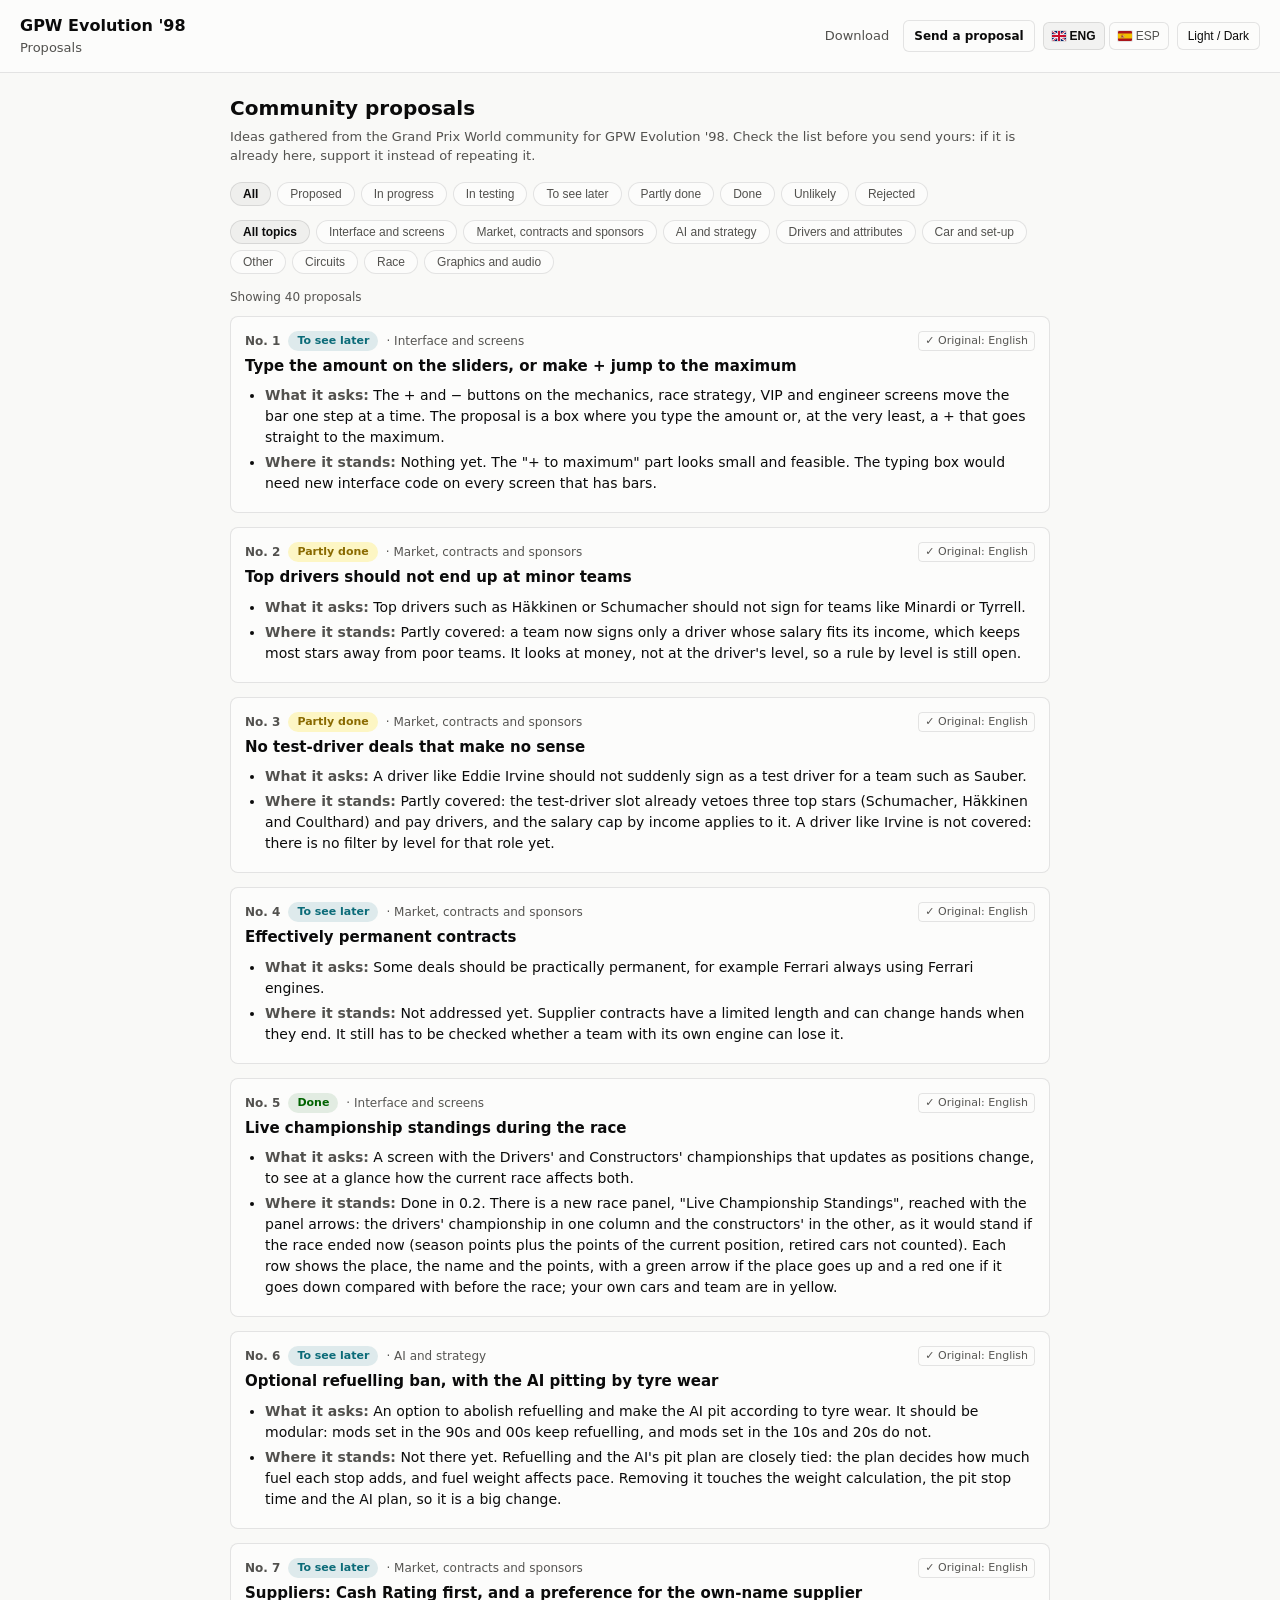
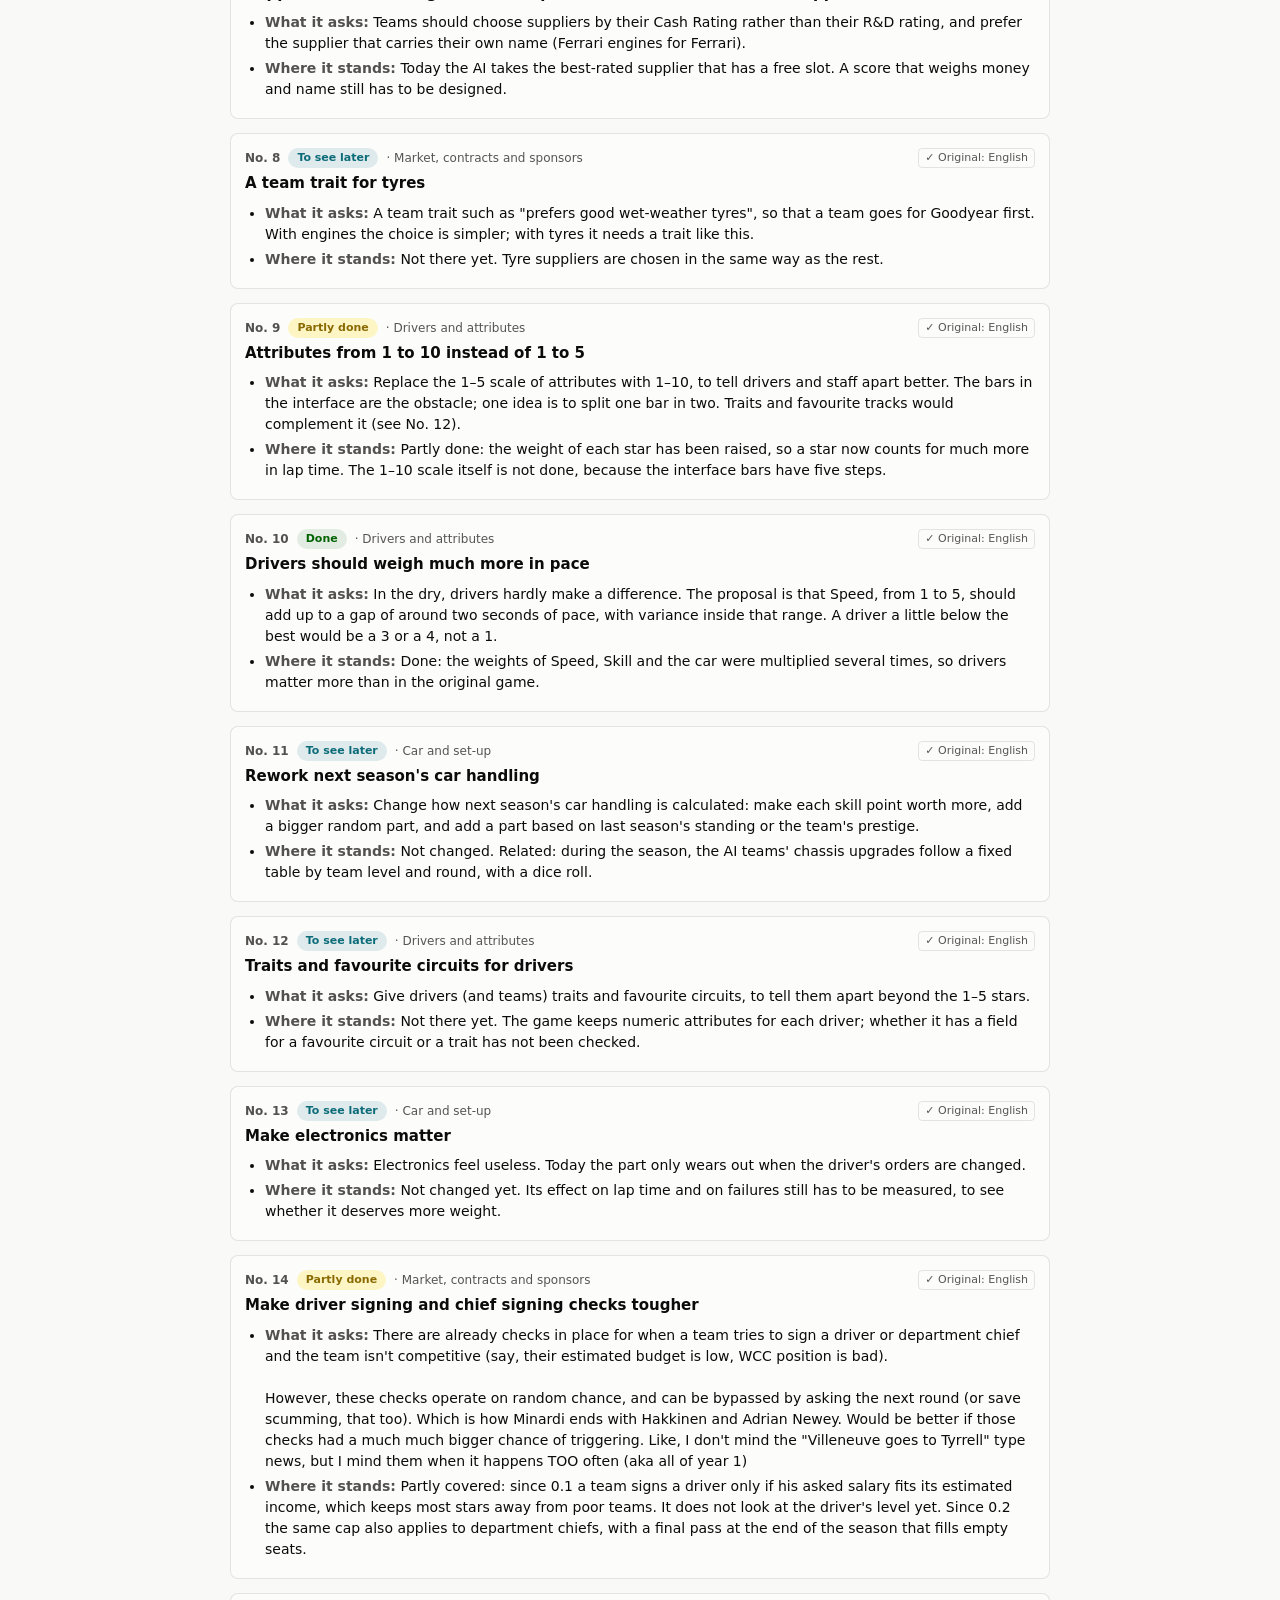
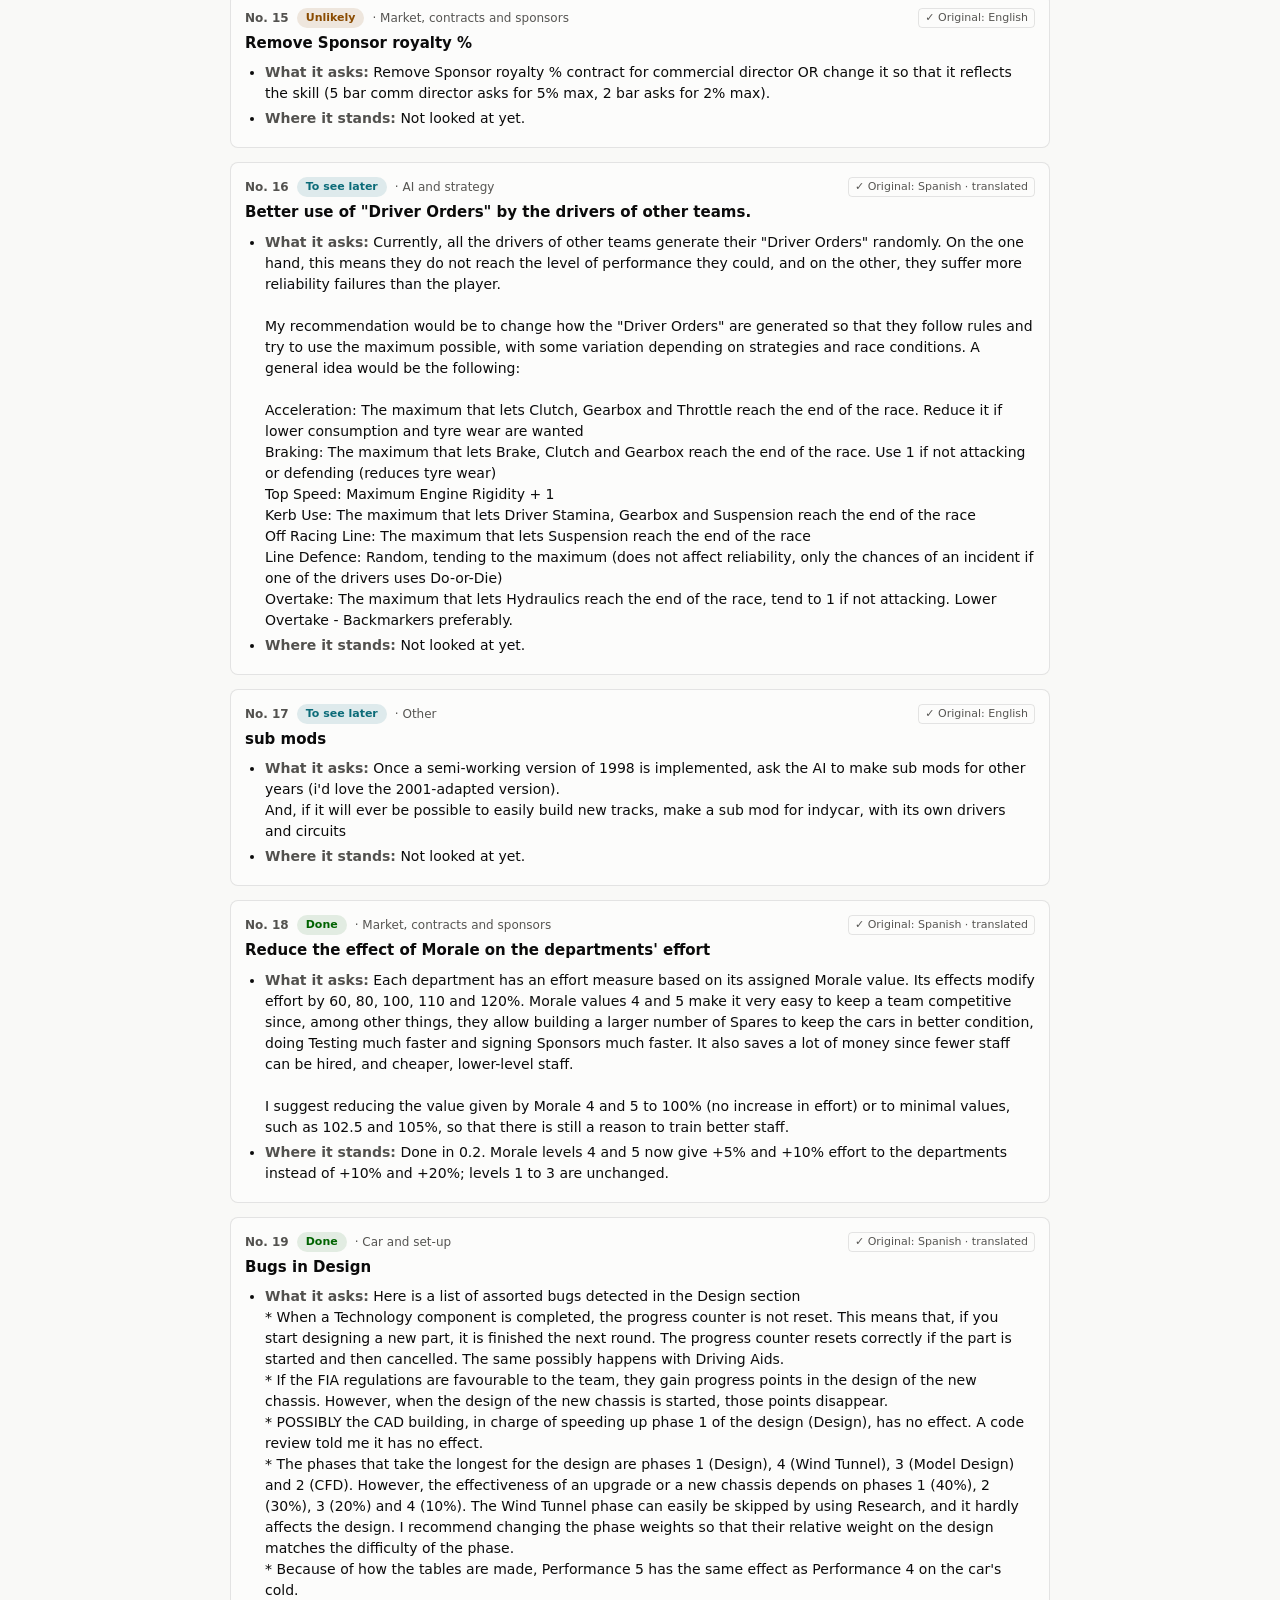
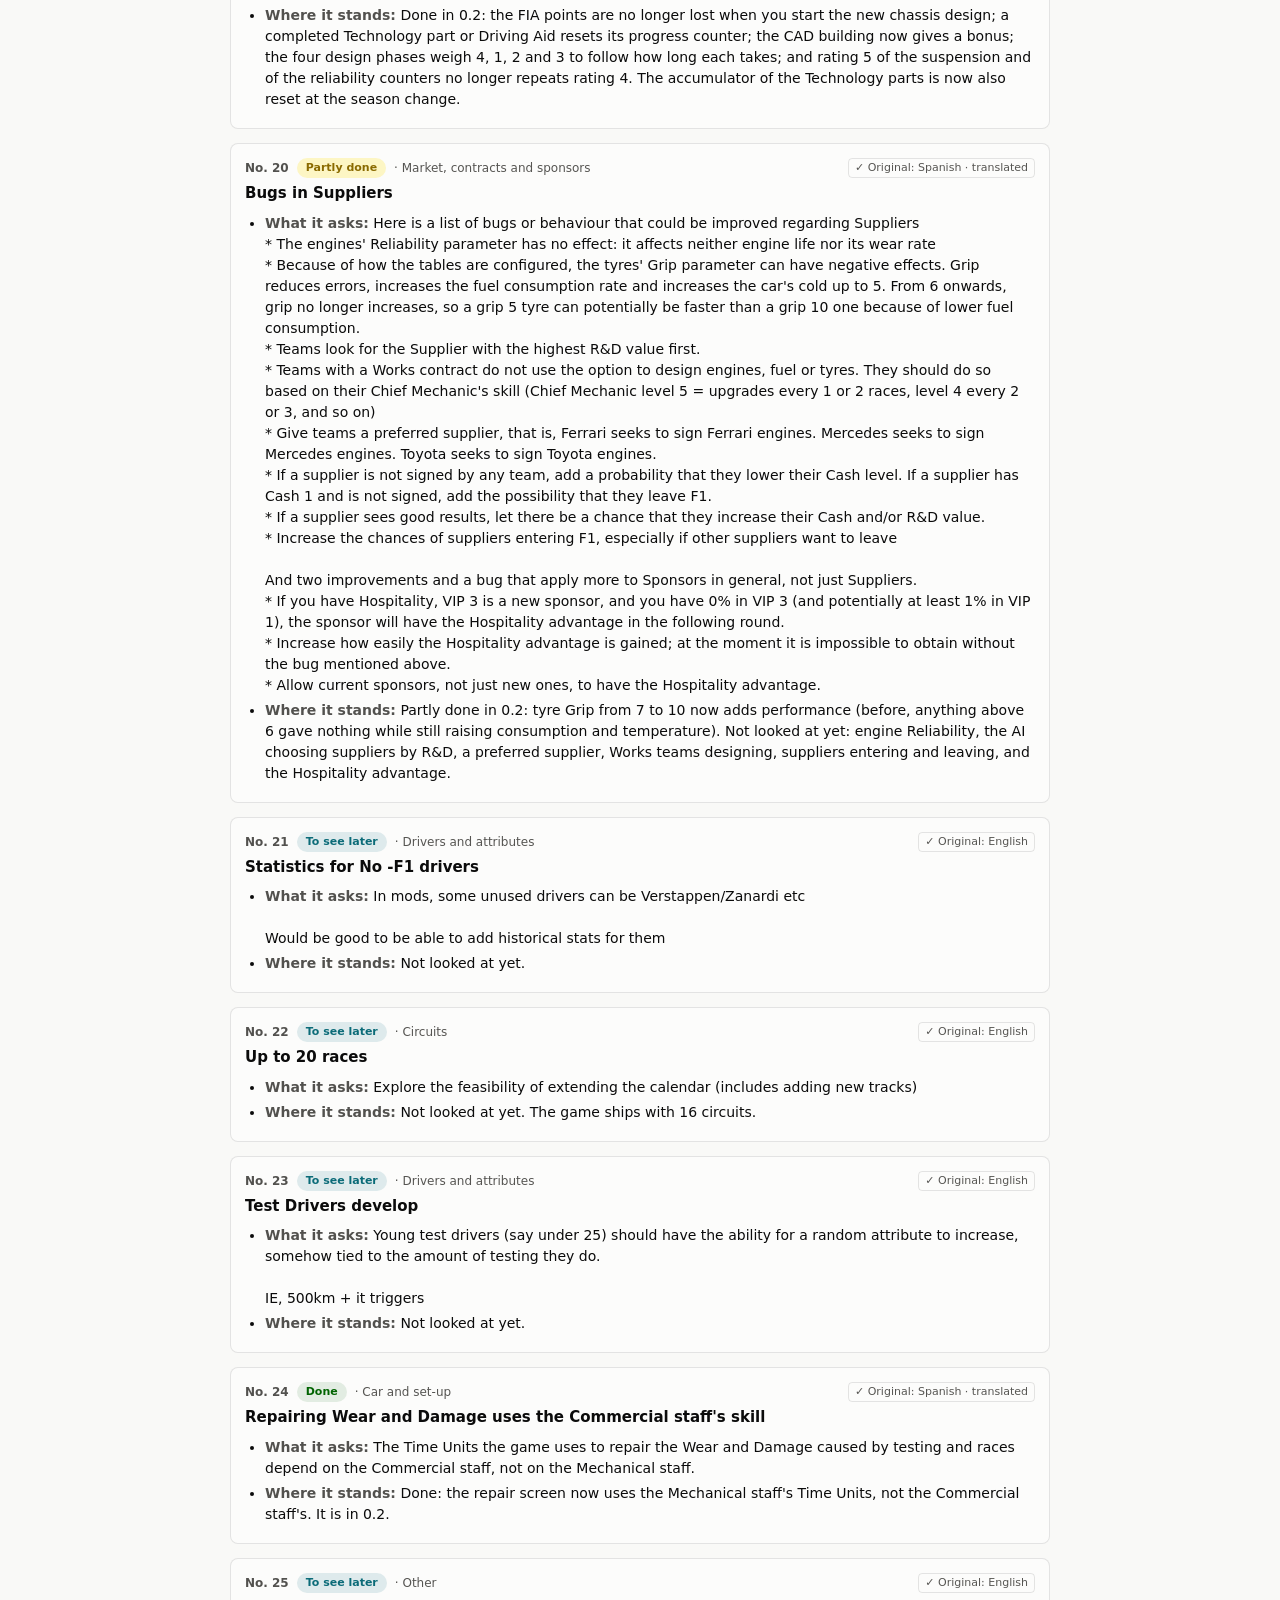
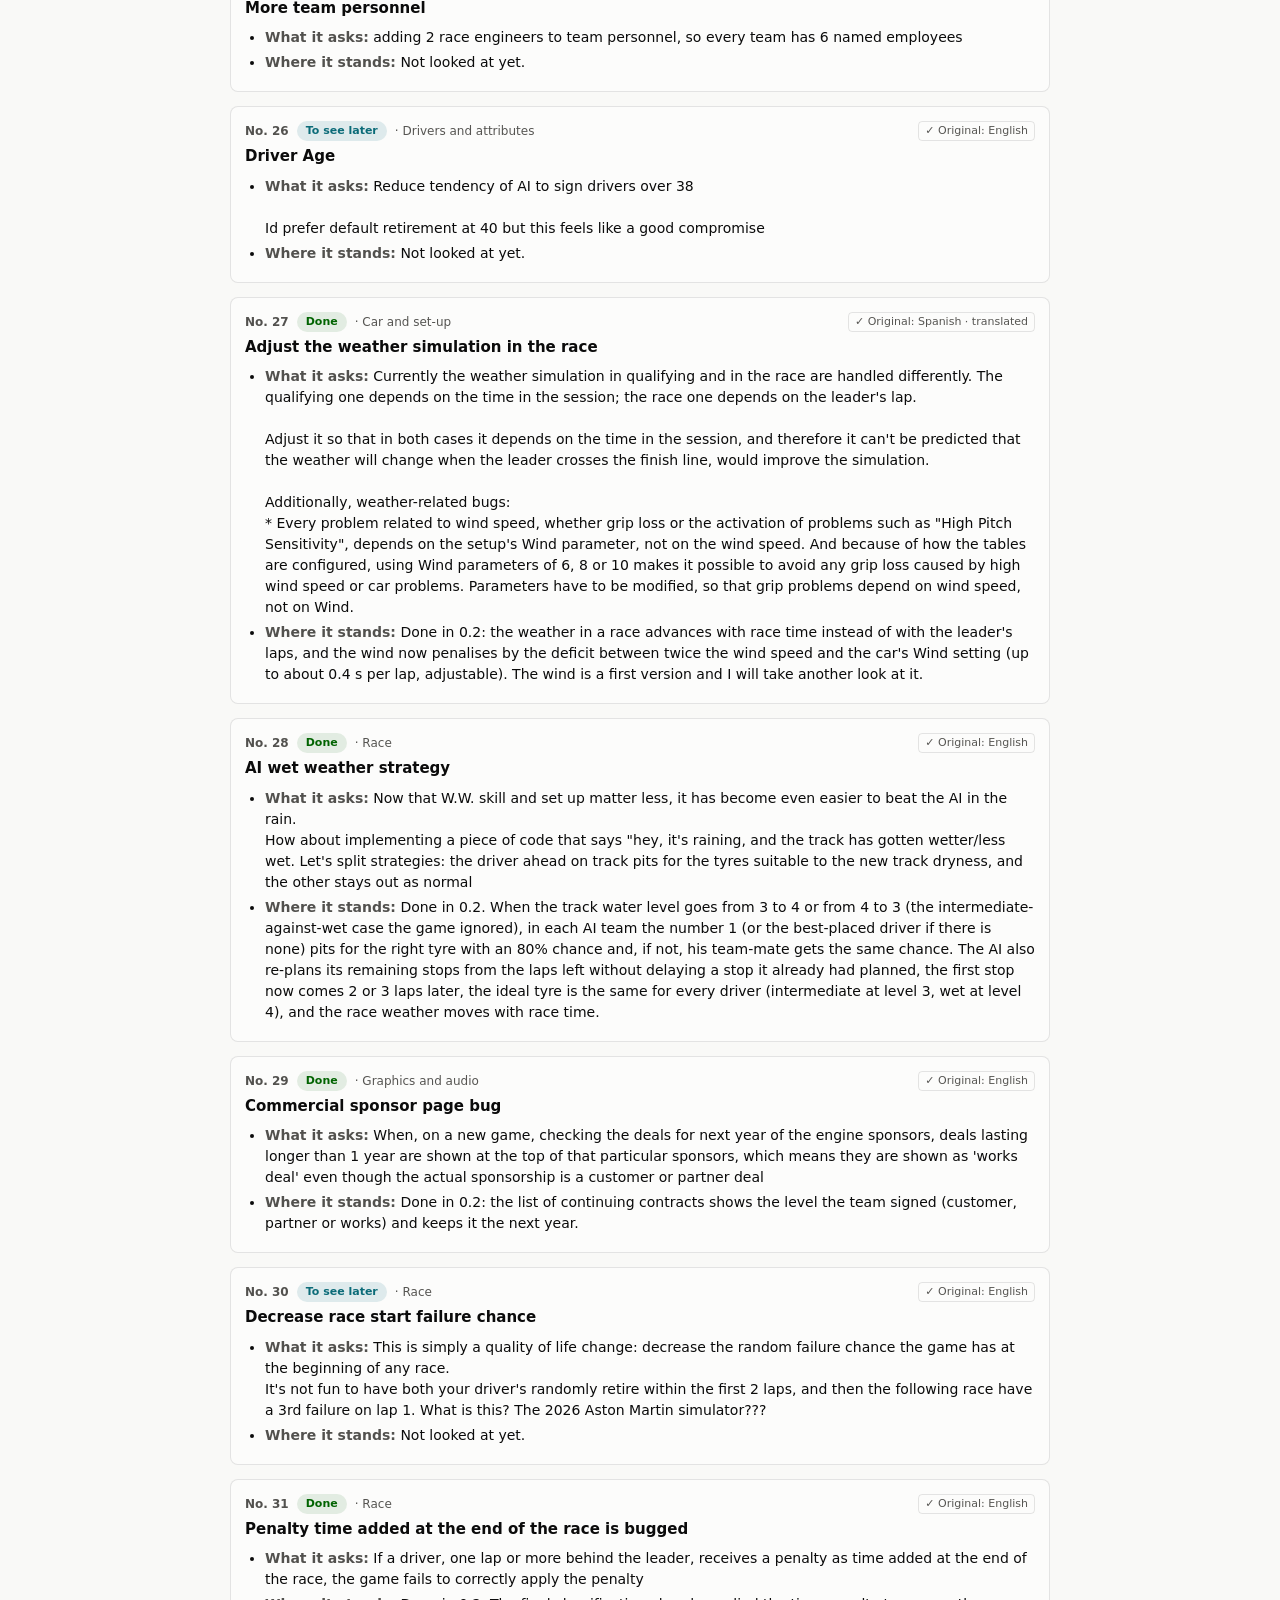
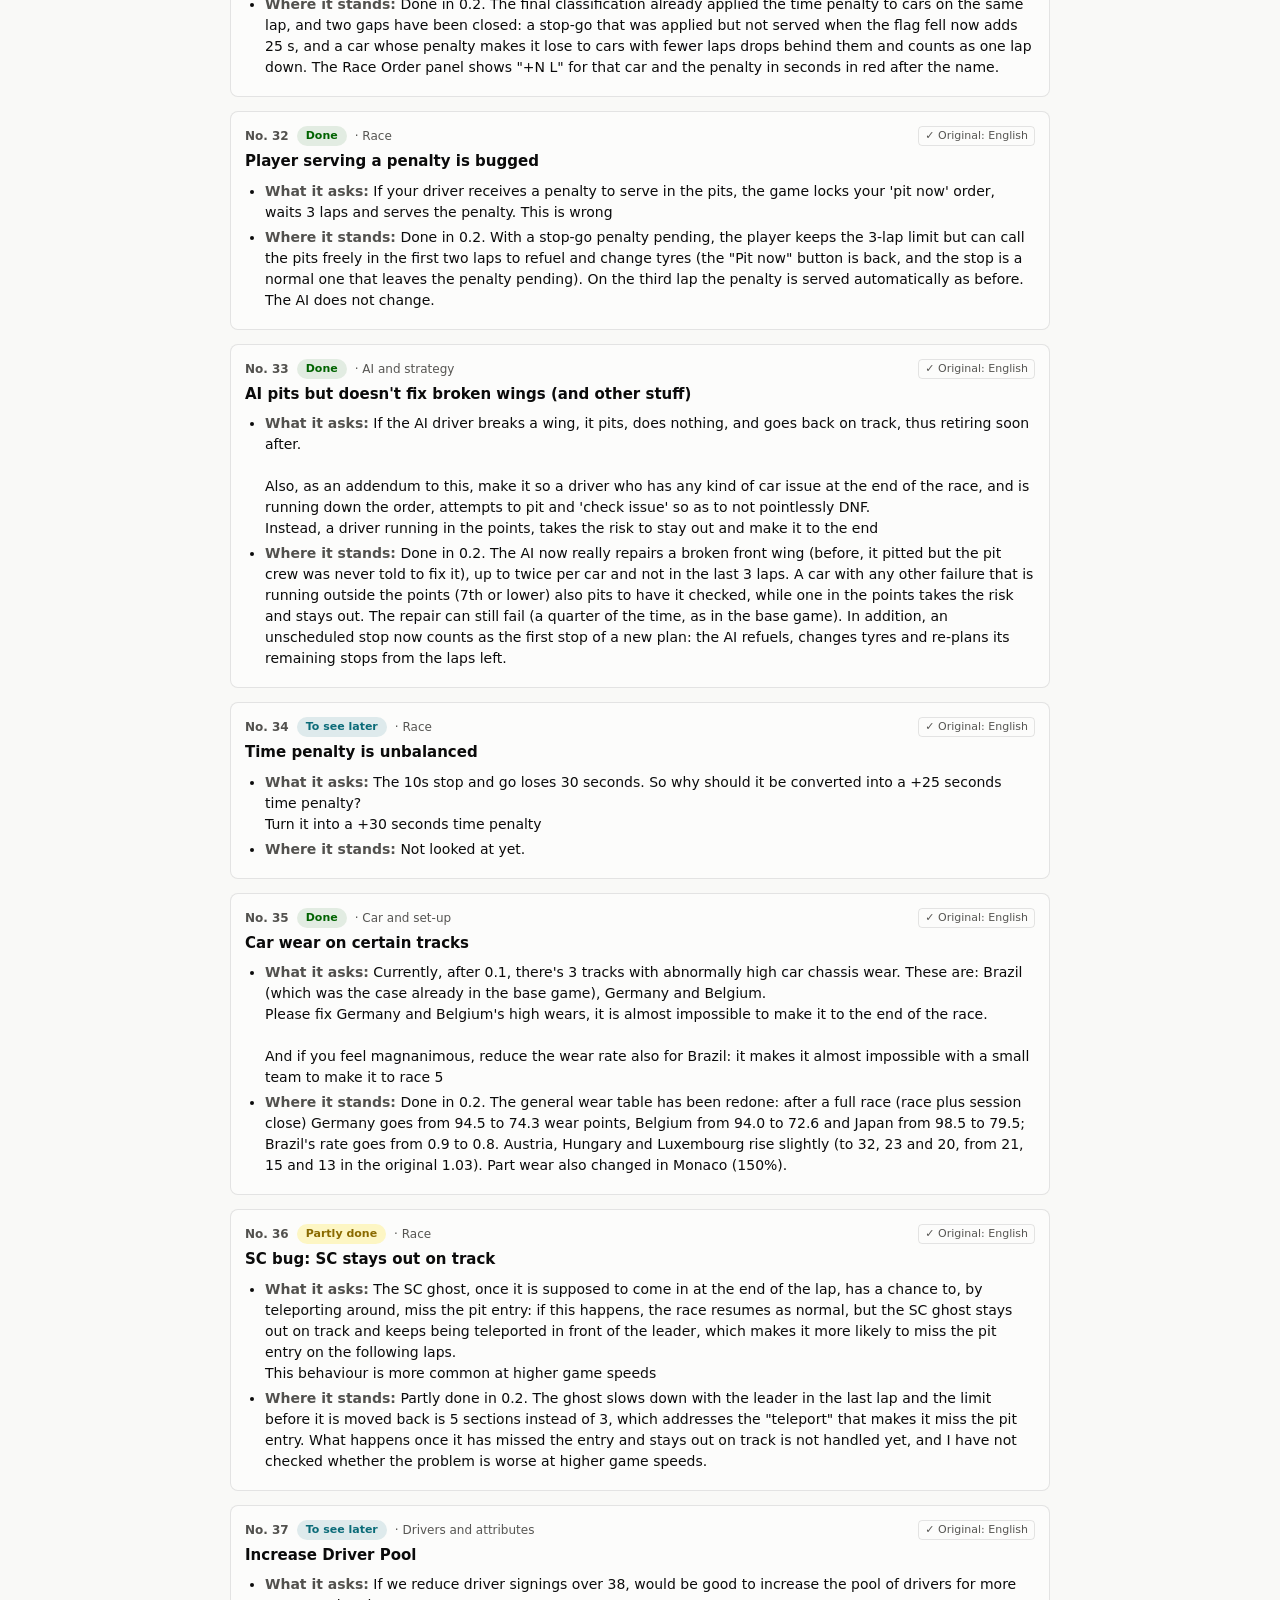
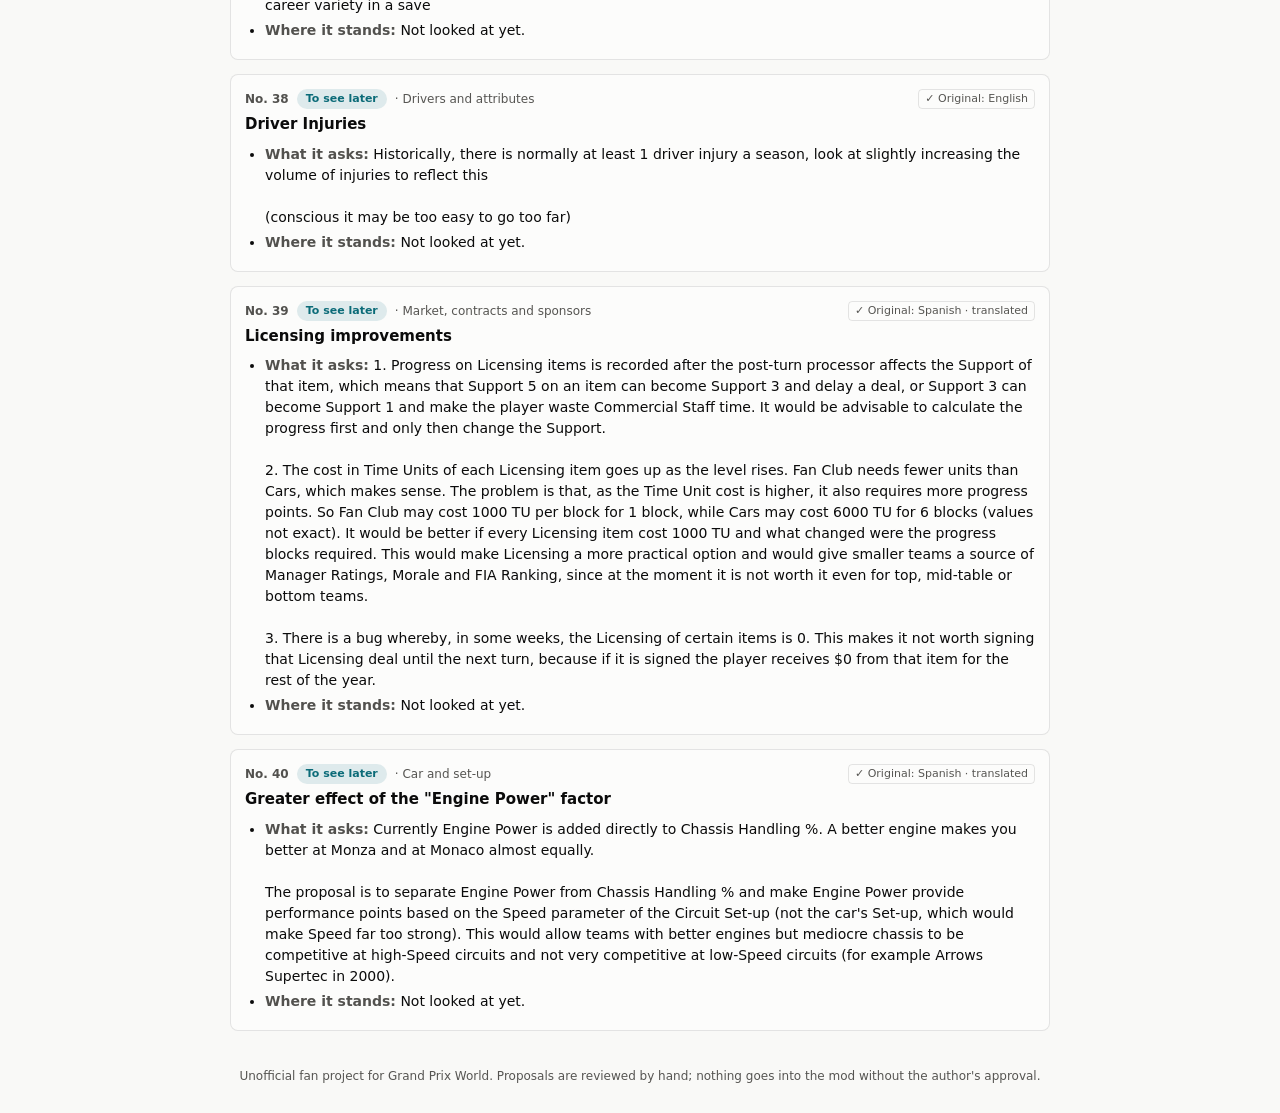
==== commit 804dbef0: "Proposals 39 and 40 added (Licensing improvements, Engine Power effect); the page generator no longe" ====
--- a/index.html
+++ b/index.html
@@ -50,7 +50,7 @@
     <button class="filtro" type="button" data-filtro-tipo="categoria" data-filtro-valor="race"><span class="i18n-en">Race</span><span class="i18n-es">Carrera</span></button>
     <button class="filtro" type="button" data-filtro-tipo="categoria" data-filtro-valor="graphics"><span class="i18n-en">Graphics and audio</span><span class="i18n-es">Gráficos y audio</span></button>
   </div>
-  <p class="contador-resultados"><span class="i18n-en">Showing <span class="cifra">38</span> proposals</span><span class="i18n-es">Mostrando <span class="cifra">38</span> propuestas</span></p>
+  <p class="contador-resultados"><span class="i18n-en">Showing <span class="cifra">40</span> proposals</span><span class="i18n-es">Mostrando <span class="cifra">40</span> propuestas</span></p>
   <div class="lista-propuestas">
 <article class="propuesta" id="p1" data-estado="later" data-categoria="interface">
   <div class="cabecera-propuesta"><span class="numero"><span class="i18n-en">No. 1</span><span class="i18n-es">N.º 1</span></span> <span class="estado later"><span class="i18n-en">To see later</span><span class="i18n-es">A ver más adelante</span></span> <span class="categoria">· <span class="i18n-en">Interface and screens</span><span class="i18n-es">Interfaz y pantallas</span></span> <span class="idioma-original"><span class="i18n-en">Original: English</span><span class="i18n-es">Original: inglés · traducido</span></span></div>
@@ -356,6 +356,22 @@
     <li><span class="etiqueta-detalle"><span class="i18n-en">Where it stands:</span><span class="i18n-es">Cómo está:</span></span> <span class="i18n-en">Not looked at yet.</span><span class="i18n-es">Sin revisar todavía.</span></li>
   </ul>
 </article>
+<article class="propuesta" id="p39" data-estado="later" data-categoria="market">
+  <div class="cabecera-propuesta"><span class="numero"><span class="i18n-en">No. 39</span><span class="i18n-es">N.º 39</span></span> <span class="estado later"><span class="i18n-en">To see later</span><span class="i18n-es">A ver más adelante</span></span> <span class="categoria">· <span class="i18n-en">Market, contracts and sponsors</span><span class="i18n-es">Mercado, contratos y patrocinadores</span></span> <span class="idioma-original"><span class="i18n-en">Original: Spanish · translated</span><span class="i18n-es">Original: español</span></span></div>
+  <h3><span class="i18n-en">Licensing improvements</span><span class="i18n-es">Mejoras en Licensing</span></h3>
+  <ul>
+    <li><span class="etiqueta-detalle"><span class="i18n-en">What it asks:</span><span class="i18n-es">Qué pide:</span></span> <span class="i18n-en">1. Progress on Licensing items is recorded after the post-turn processor affects the Support of that item, which means that Support 5 on an item can become Support 3 and delay a deal, or Support 3 can become Support 1 and make the player waste Commercial Staff time. It would be advisable to calculate the progress first and only then change the Support.<br><br>2. The cost in Time Units of each Licensing item goes up as the level rises. Fan Club needs fewer units than Cars, which makes sense. The problem is that, as the Time Unit cost is higher, it also requires more progress points. So Fan Club may cost 1000 TU per block for 1 block, while Cars may cost 6000 TU for 6 blocks (values not exact). It would be better if every Licensing item cost 1000 TU and what changed were the progress blocks required. This would make Licensing a more practical option and would give smaller teams a source of Manager Ratings, Morale and FIA Ranking, since at the moment it is not worth it even for top, mid-table or bottom teams.<br><br>3. There is a bug whereby, in some weeks, the Licensing of certain items is 0. This makes it not worth signing that Licensing deal until the next turn, because if it is signed the player receives $0 from that item for the rest of the year.</span><span class="i18n-es">1. El progreso en items de Licensing se registra después de que el procesador post turno afecta el Support para ese ítem, lo que significa que Support 5 en un ítem puede convertirse en Support 3 y atrasar un trato, o Support 3 convertirse en Support 1 y hacer que el jugador pierda tiempo del Staff Comercial. Sería recomendable que primero se calcule el progreso y luego cambie el Support.<br><br>2. El costo en Time Units de cada ítem de Licensing aumenta conforme sube el nivel. Fan Club requiere menos unidades que Cars, esto tiene sentido. El problema viene en que, al ser mayor el costo en Time Units, también requiere más puntos de progreso. Por tanto, Fan Club puede valer 1000 TU por bloque a 1 bloque, mientras que Cars puede valer 6000 TU a 6 bloques (valores no exactos). Sería mejor que cada ítem de Licensing valiera 1000 TU y lo que cambiara fueran los bloques de progreso requeridos. Esto convertiría a Licensing en una opción más práctica de uso y le daría a los equipos menores una fuente de Manager Ratings, Morale y FIA Ranking, ya que actualmente no vale la pena ni para equipos de tabla media, alta o baja.<br><br>3. Existe un bug por el que, en algunas semanas, el Licensing de ciertos items es 0. Esto causa que no valga la pena firmar ese acuerdo de Licensing hasta el turno siguiente, ya que si se firma, el jugador recibe 0$ de ese ítem por el resto del año.</span></li>
+    <li><span class="etiqueta-detalle"><span class="i18n-en">Where it stands:</span><span class="i18n-es">Cómo está:</span></span> <span class="i18n-en">Not looked at yet.</span><span class="i18n-es">Sin revisar todavía.</span></li>
+  </ul>
+</article>
+<article class="propuesta" id="p40" data-estado="later" data-categoria="car">
+  <div class="cabecera-propuesta"><span class="numero"><span class="i18n-en">No. 40</span><span class="i18n-es">N.º 40</span></span> <span class="estado later"><span class="i18n-en">To see later</span><span class="i18n-es">A ver más adelante</span></span> <span class="categoria">· <span class="i18n-en">Car and set-up</span><span class="i18n-es">Coche y reglaje</span></span> <span class="idioma-original"><span class="i18n-en">Original: Spanish · translated</span><span class="i18n-es">Original: español</span></span></div>
+  <h3><span class="i18n-en">Greater effect of the &quot;Engine Power&quot; factor</span><span class="i18n-es">Mayor efecto del factor &quot;Engine Power&quot;</span></h3>
+  <ul>
+    <li><span class="etiqueta-detalle"><span class="i18n-en">What it asks:</span><span class="i18n-es">Qué pide:</span></span> <span class="i18n-en">Currently Engine Power is added directly to Chassis Handling %. A better engine makes you better at Monza and at Monaco almost equally.<br><br>The proposal is to separate Engine Power from Chassis Handling % and make Engine Power provide performance points based on the Speed parameter of the Circuit Set-up (not the car&#x27;s Set-up, which would make Speed far too strong). This would allow teams with better engines but mediocre chassis to be competitive at high-Speed circuits and not very competitive at low-Speed circuits (for example Arrows Supertec in 2000).</span><span class="i18n-es">Actualmente Engine Power se suma a Chassis Handling % directamente. Un mejor motor te vuelve mejor en Monza y en Monaco casi por igual.<br><br>La propuesta es separar a Engine Power de Chassis Handling %, y hacer que Engine Power proporcione puntos de rendimiento en base al parámetro Speed del Setup del Circuito (no el del Setup del auto, eso haría que Speed fuera muy OP). Esto permitiría que equipos con mejores motores pero chassis mediocres sean competitivos en circuitos de mucho Speed, y poco competitivos en circuitos de poco Speed (ejemplo: Arrows Supertec en 2000).</span></li>
+    <li><span class="etiqueta-detalle"><span class="i18n-en">Where it stands:</span><span class="i18n-es">Cómo está:</span></span> <span class="i18n-en">Not looked at yet.</span><span class="i18n-es">Sin revisar todavía.</span></li>
+  </ul>
+</article>
   </div>
 
 </main>
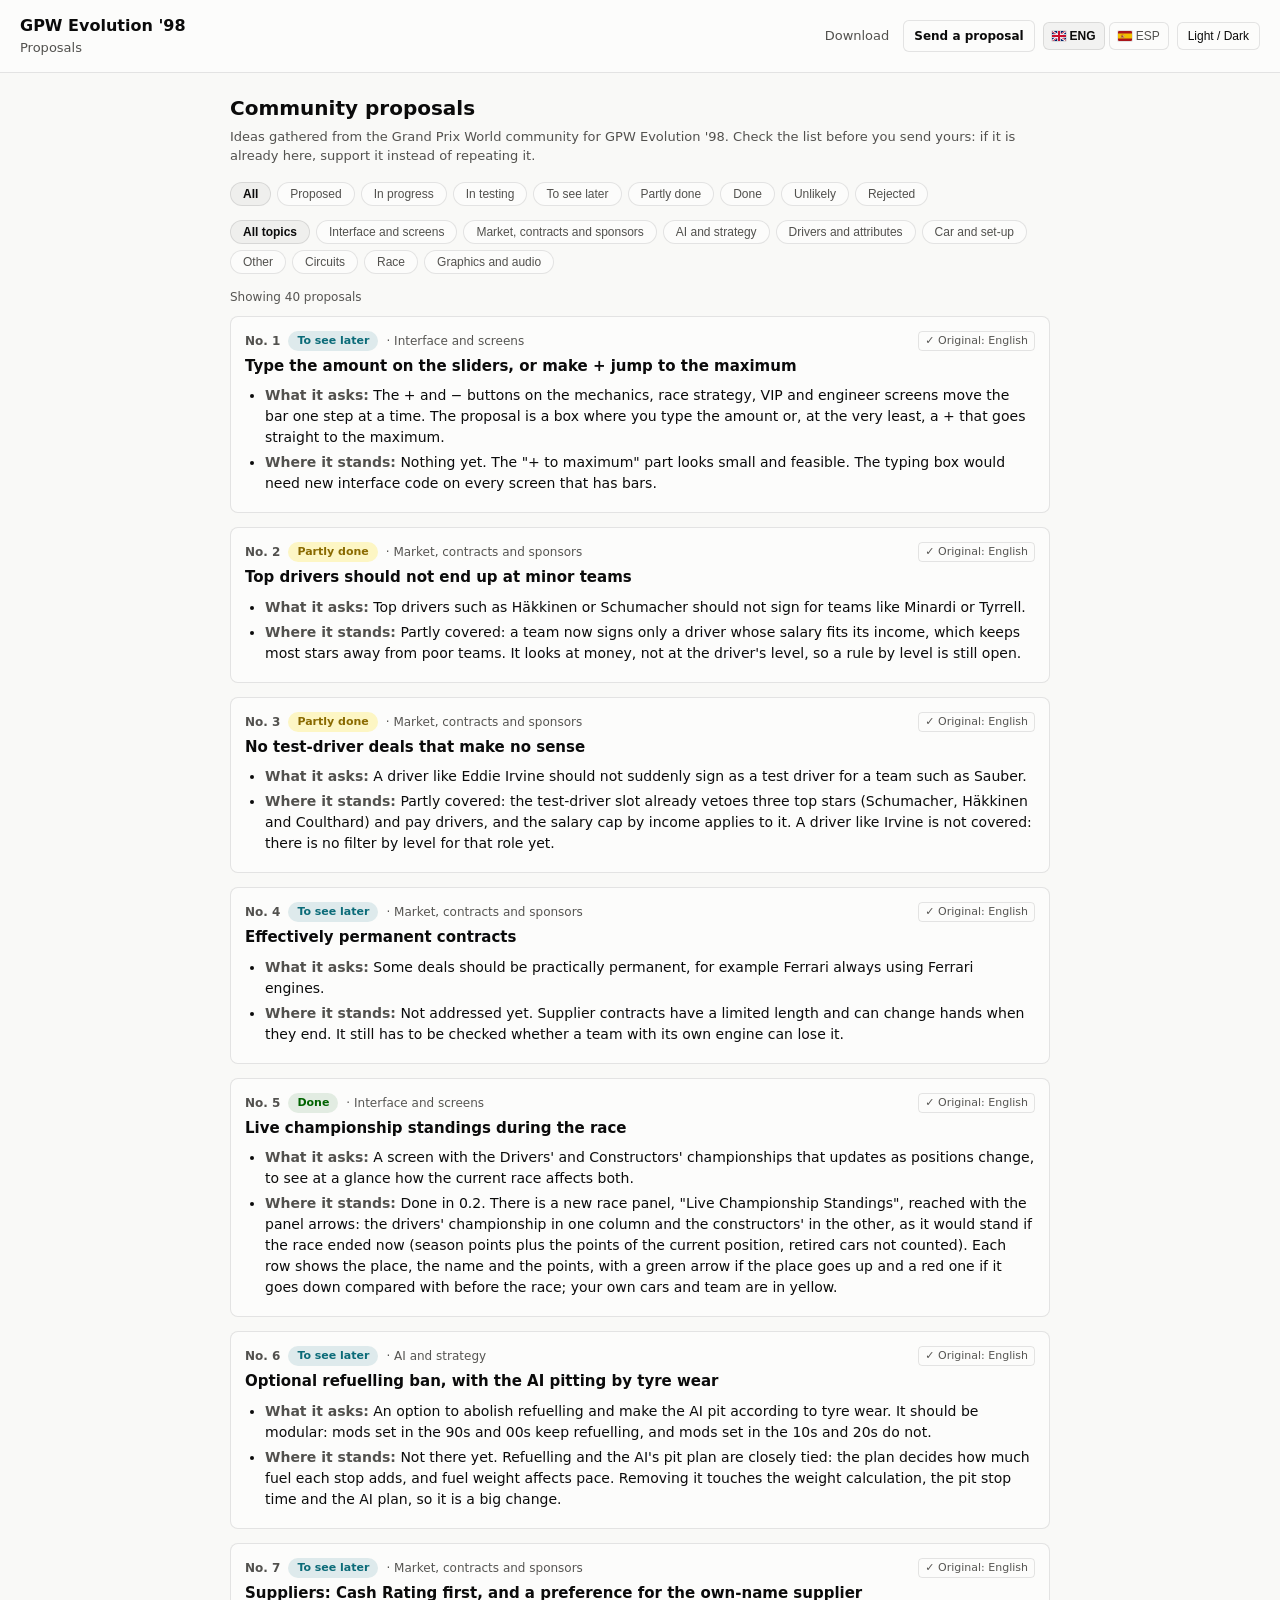
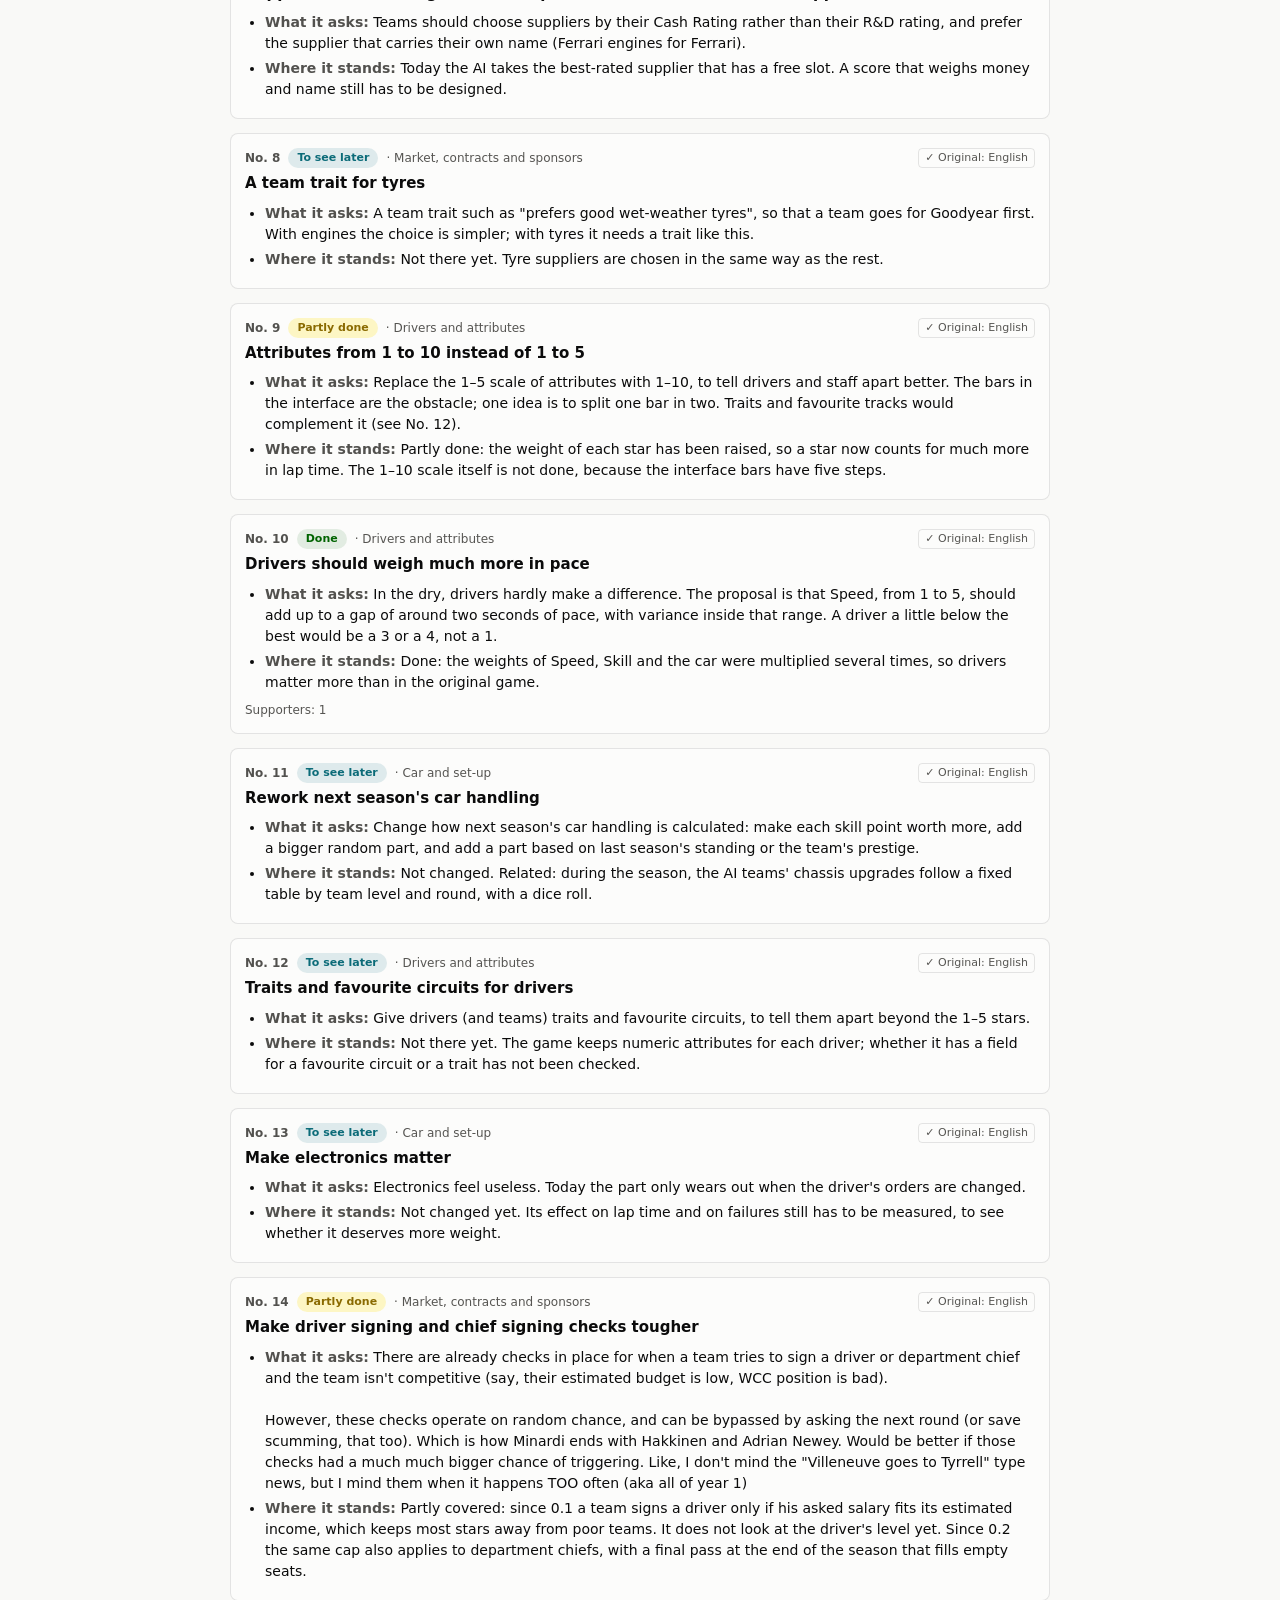
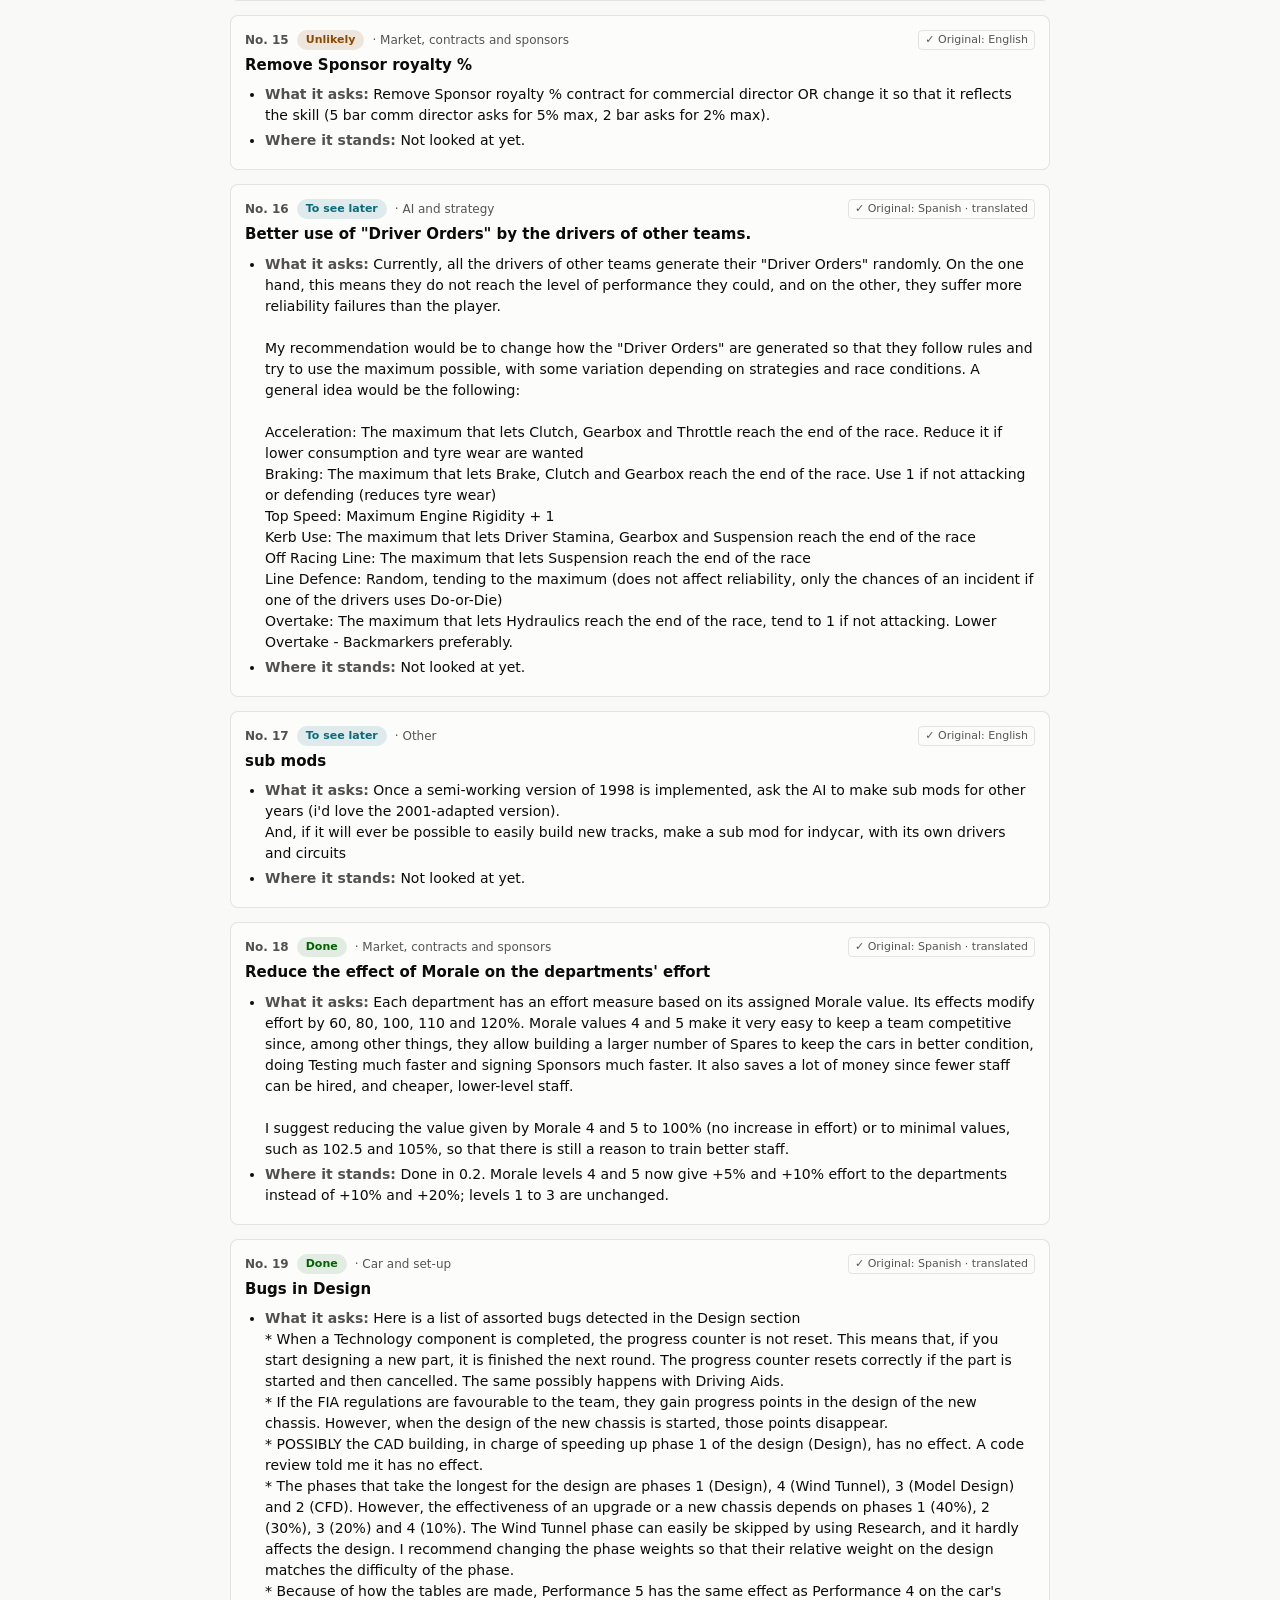
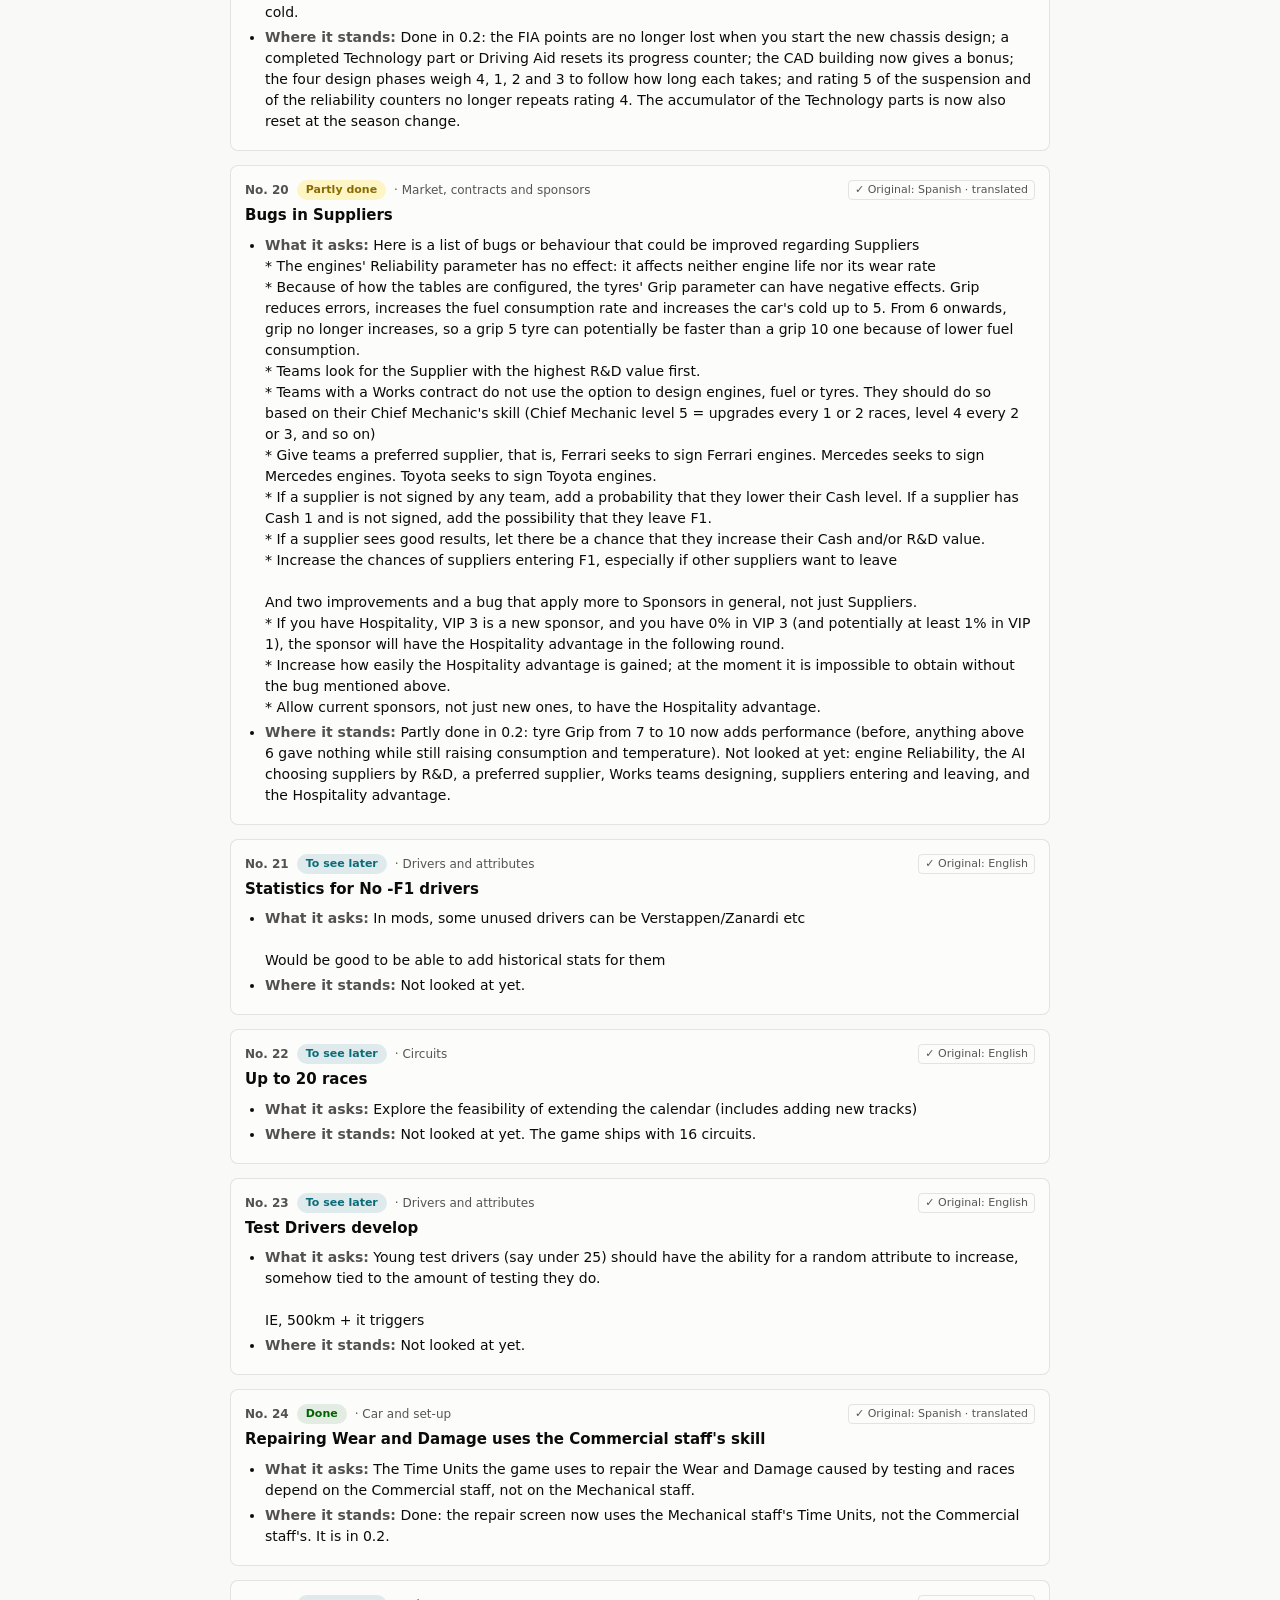
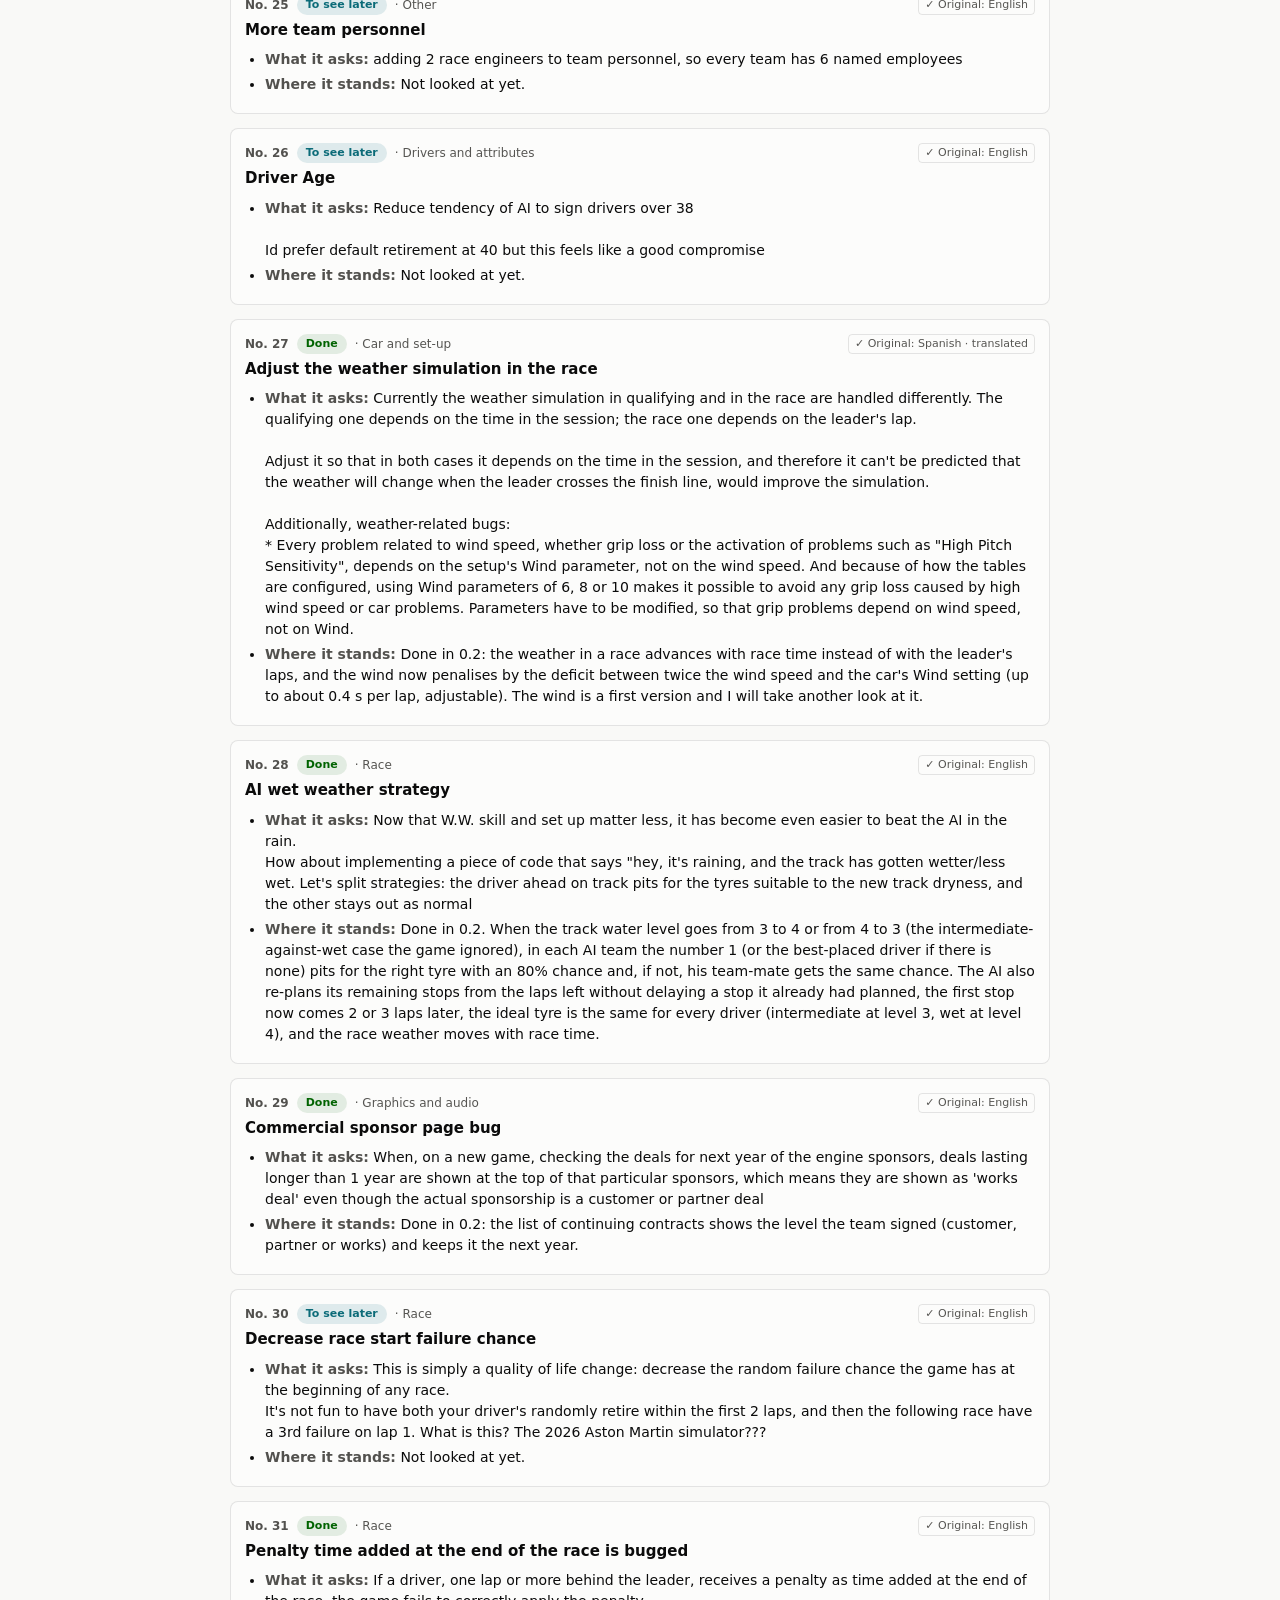
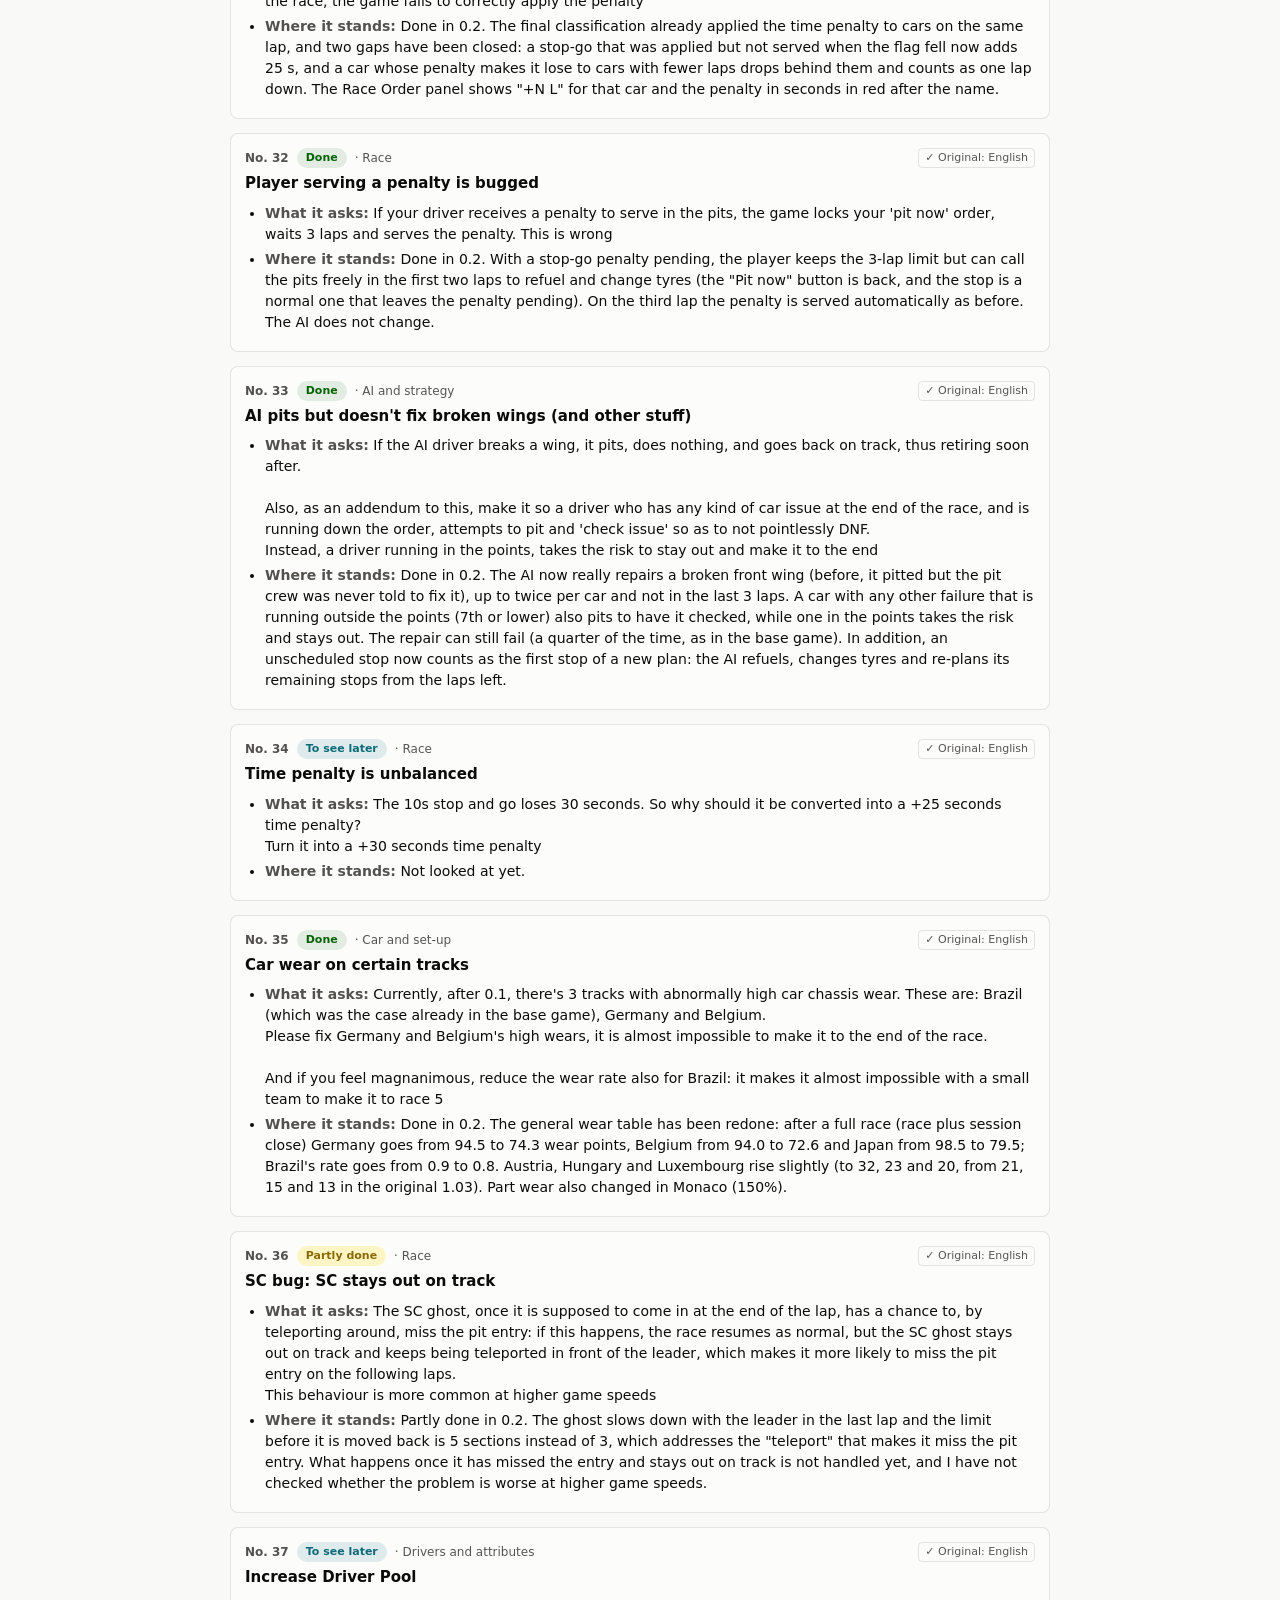
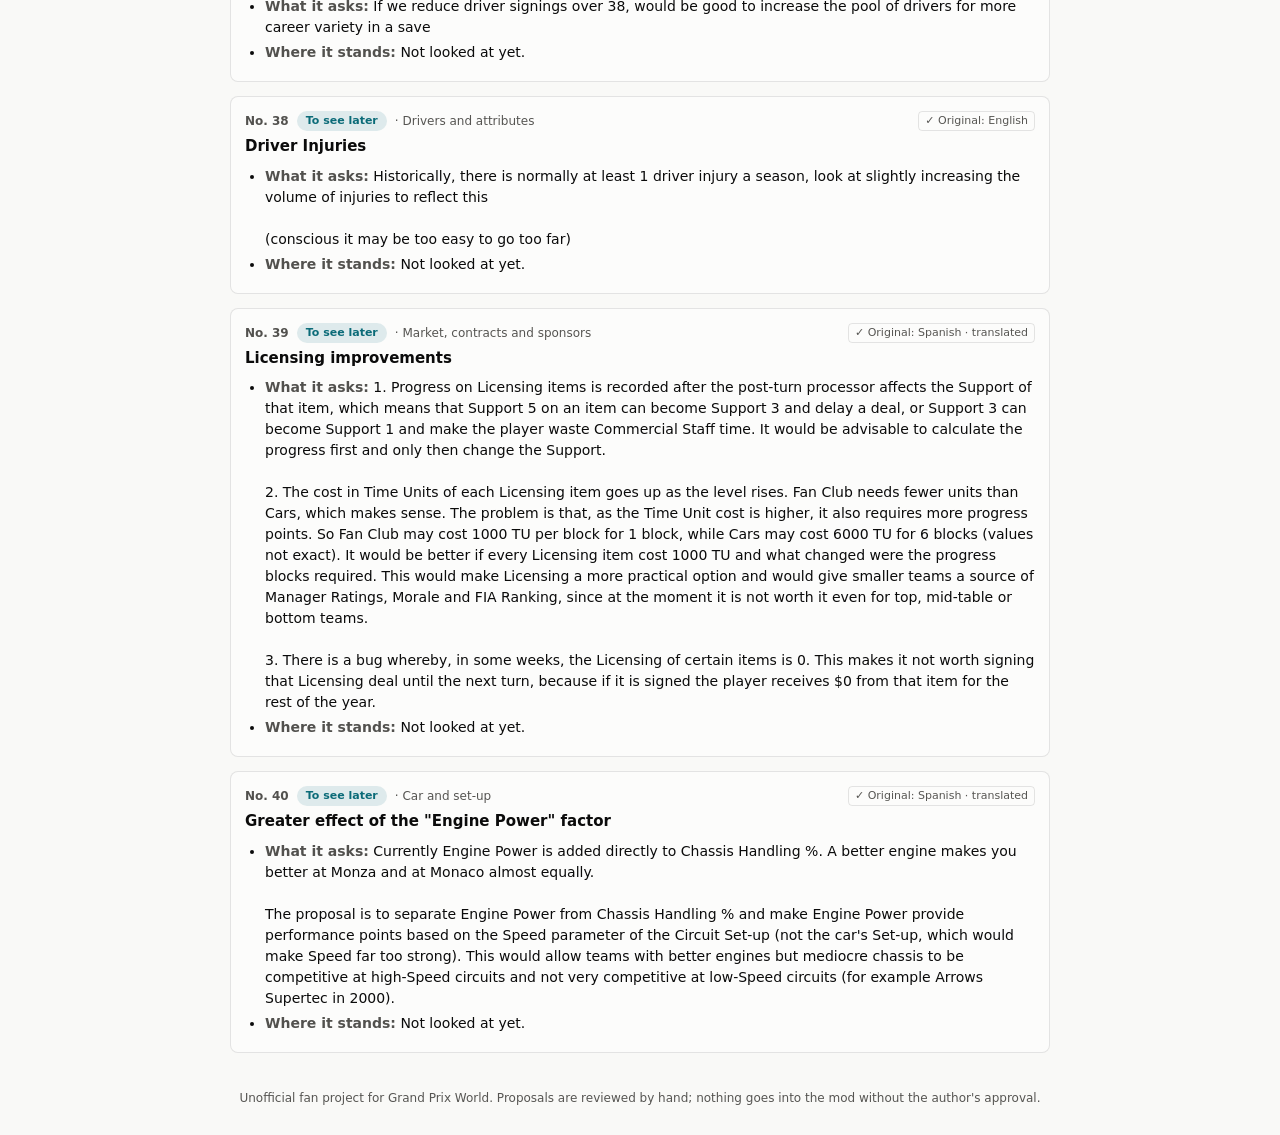
==== commit 27833b88: "Complete sanitized responses CSV (29 answers, anonymity respected) with the script that builds it; s" ====
--- a/index.html
+++ b/index.html
@@ -131,6 +131,7 @@
     <li><span class="etiqueta-detalle"><span class="i18n-en">What it asks:</span><span class="i18n-es">Qué pide:</span></span> <span class="i18n-en">In the dry, drivers hardly make a difference. The proposal is that Speed, from 1 to 5, should add up to a gap of around two seconds of pace, with variance inside that range. A driver a little below the best would be a 3 or a 4, not a 1.</span><span class="i18n-es">En seco, los pilotos apenas marcan diferencias. Se propone que Speed, de 1 a 5, sume una diferencia de unos dos segundos de ritmo, con variación dentro de ese rango. Un piloto algo por debajo del mejor sería un 3 o un 4, no un 1.</span></li>
     <li><span class="etiqueta-detalle"><span class="i18n-en">Where it stands:</span><span class="i18n-es">Cómo está:</span></span> <span class="i18n-en">Done: the weights of Speed, Skill and the car were multiplied several times, so drivers matter more than in the original game.</span><span class="i18n-es">Hecha: los pesos de Speed, Skill y del coche se han multiplicado varias veces, así que los pilotos importan más que en el juego original.</span></li>
   </ul>
+  <div class="apoyos"><span class="i18n-en">Supporters: 1</span><span class="i18n-es">Apoyos: 1</span></div>
 </article>
 <article class="propuesta" id="p11" data-estado="later" data-categoria="car">
   <div class="cabecera-propuesta"><span class="numero"><span class="i18n-en">No. 11</span><span class="i18n-es">N.º 11</span></span> <span class="estado later"><span class="i18n-en">To see later</span><span class="i18n-es">A ver más adelante</span></span> <span class="categoria">· <span class="i18n-en">Car and set-up</span><span class="i18n-es">Coche y reglaje</span></span> <span class="idioma-original"><span class="i18n-en">Original: English</span><span class="i18n-es">Original: inglés · traducido</span></span></div>
